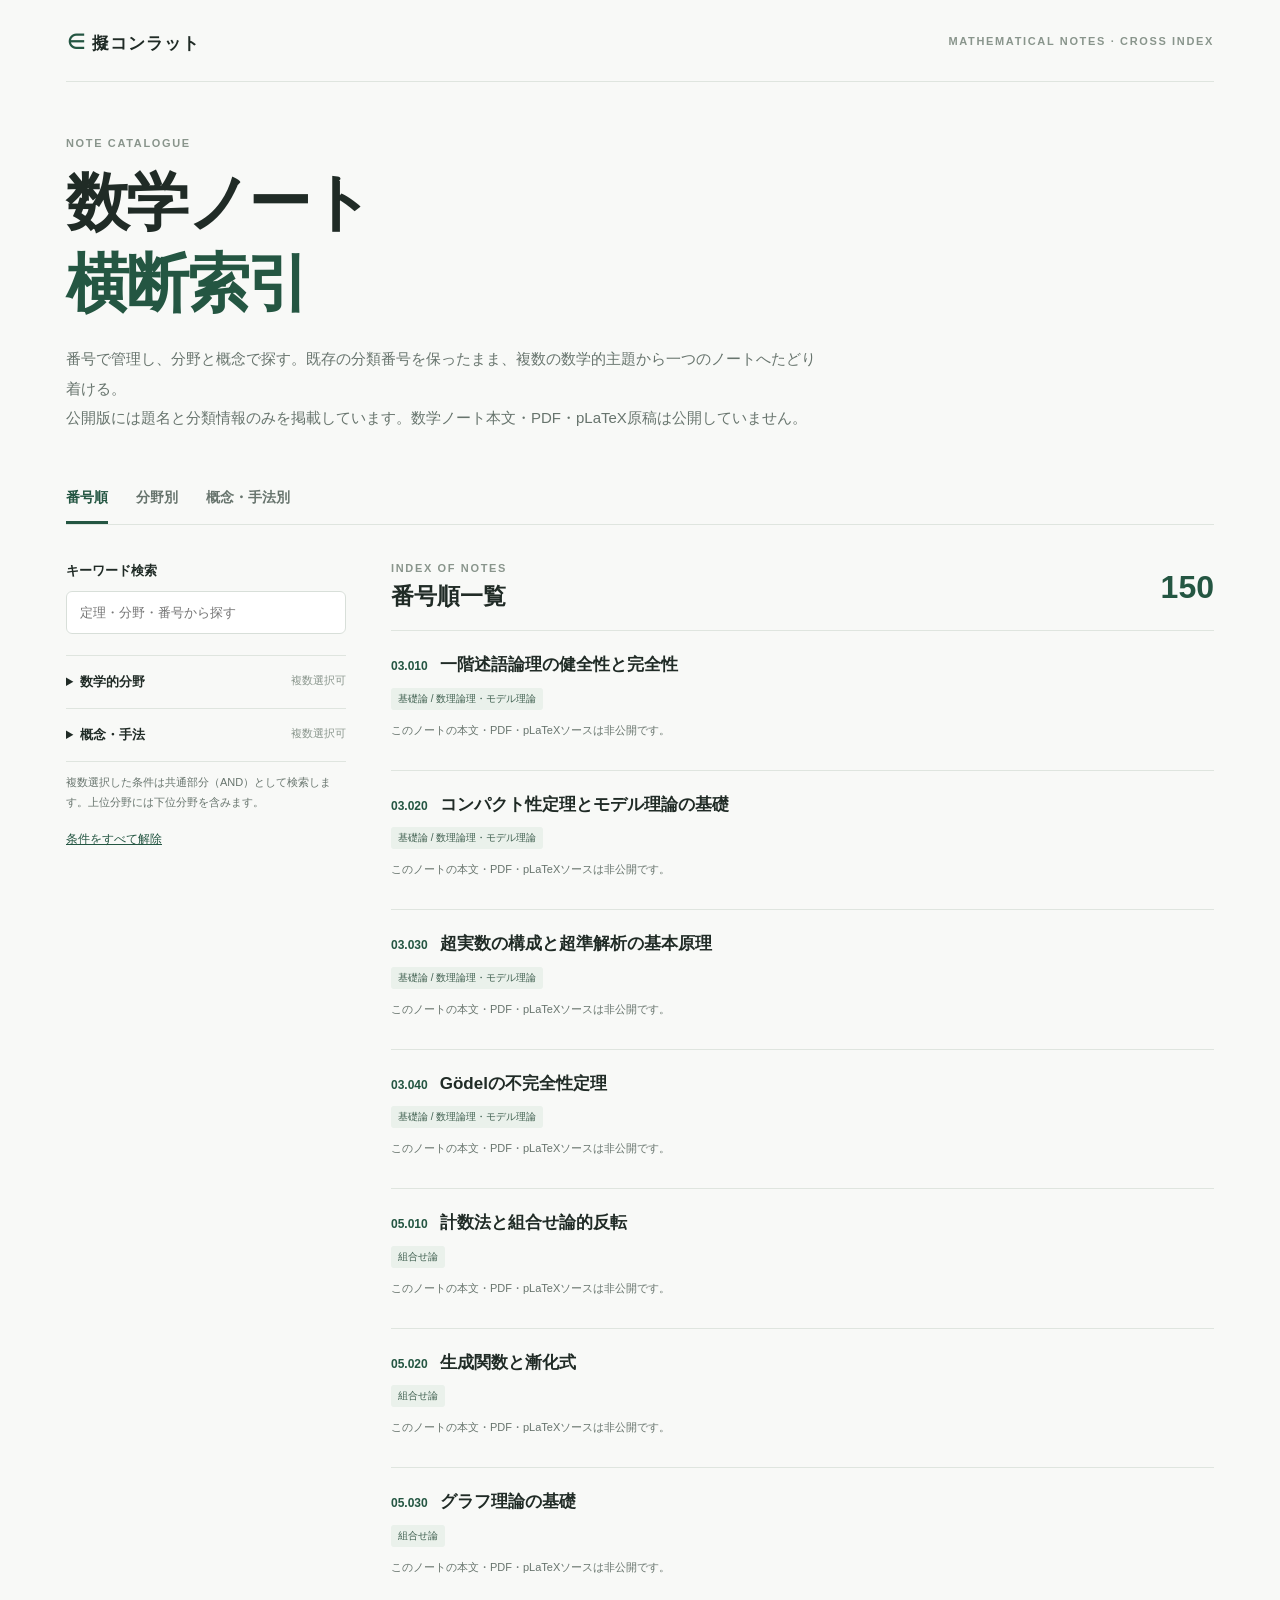
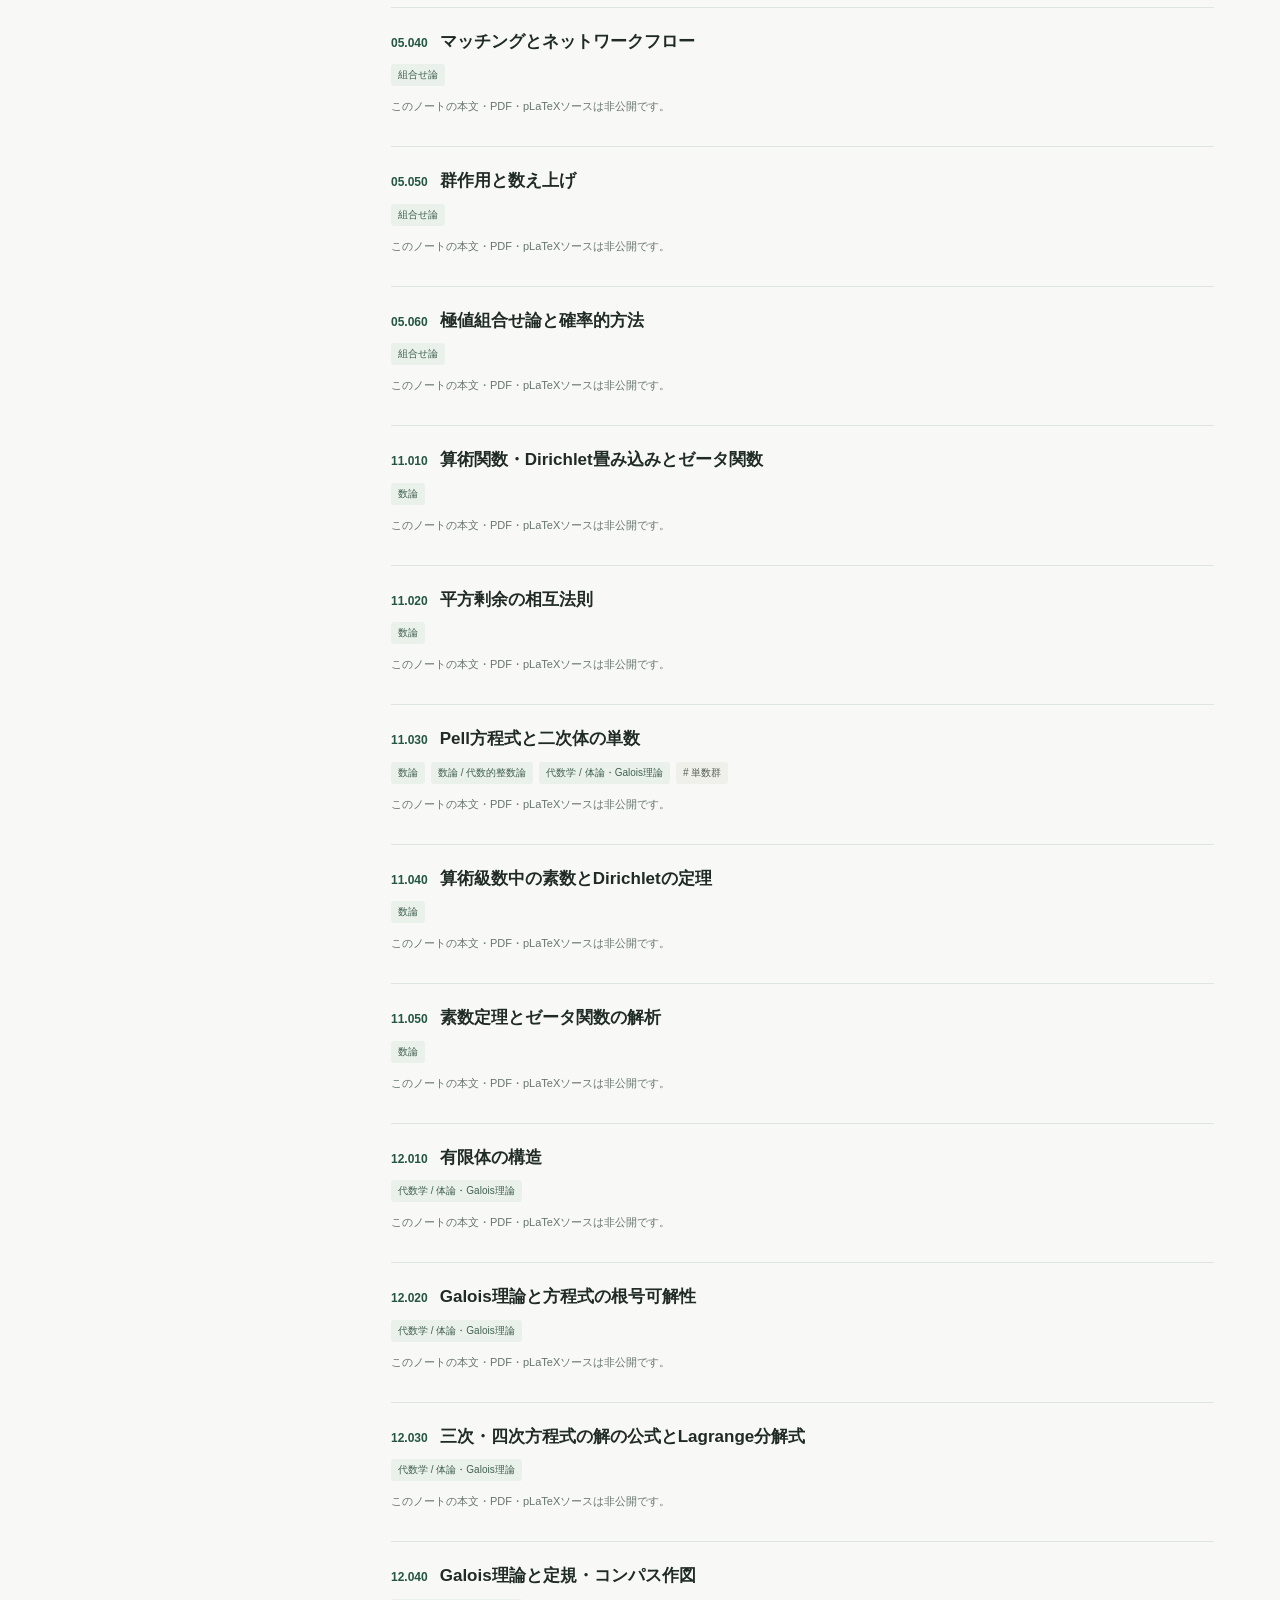
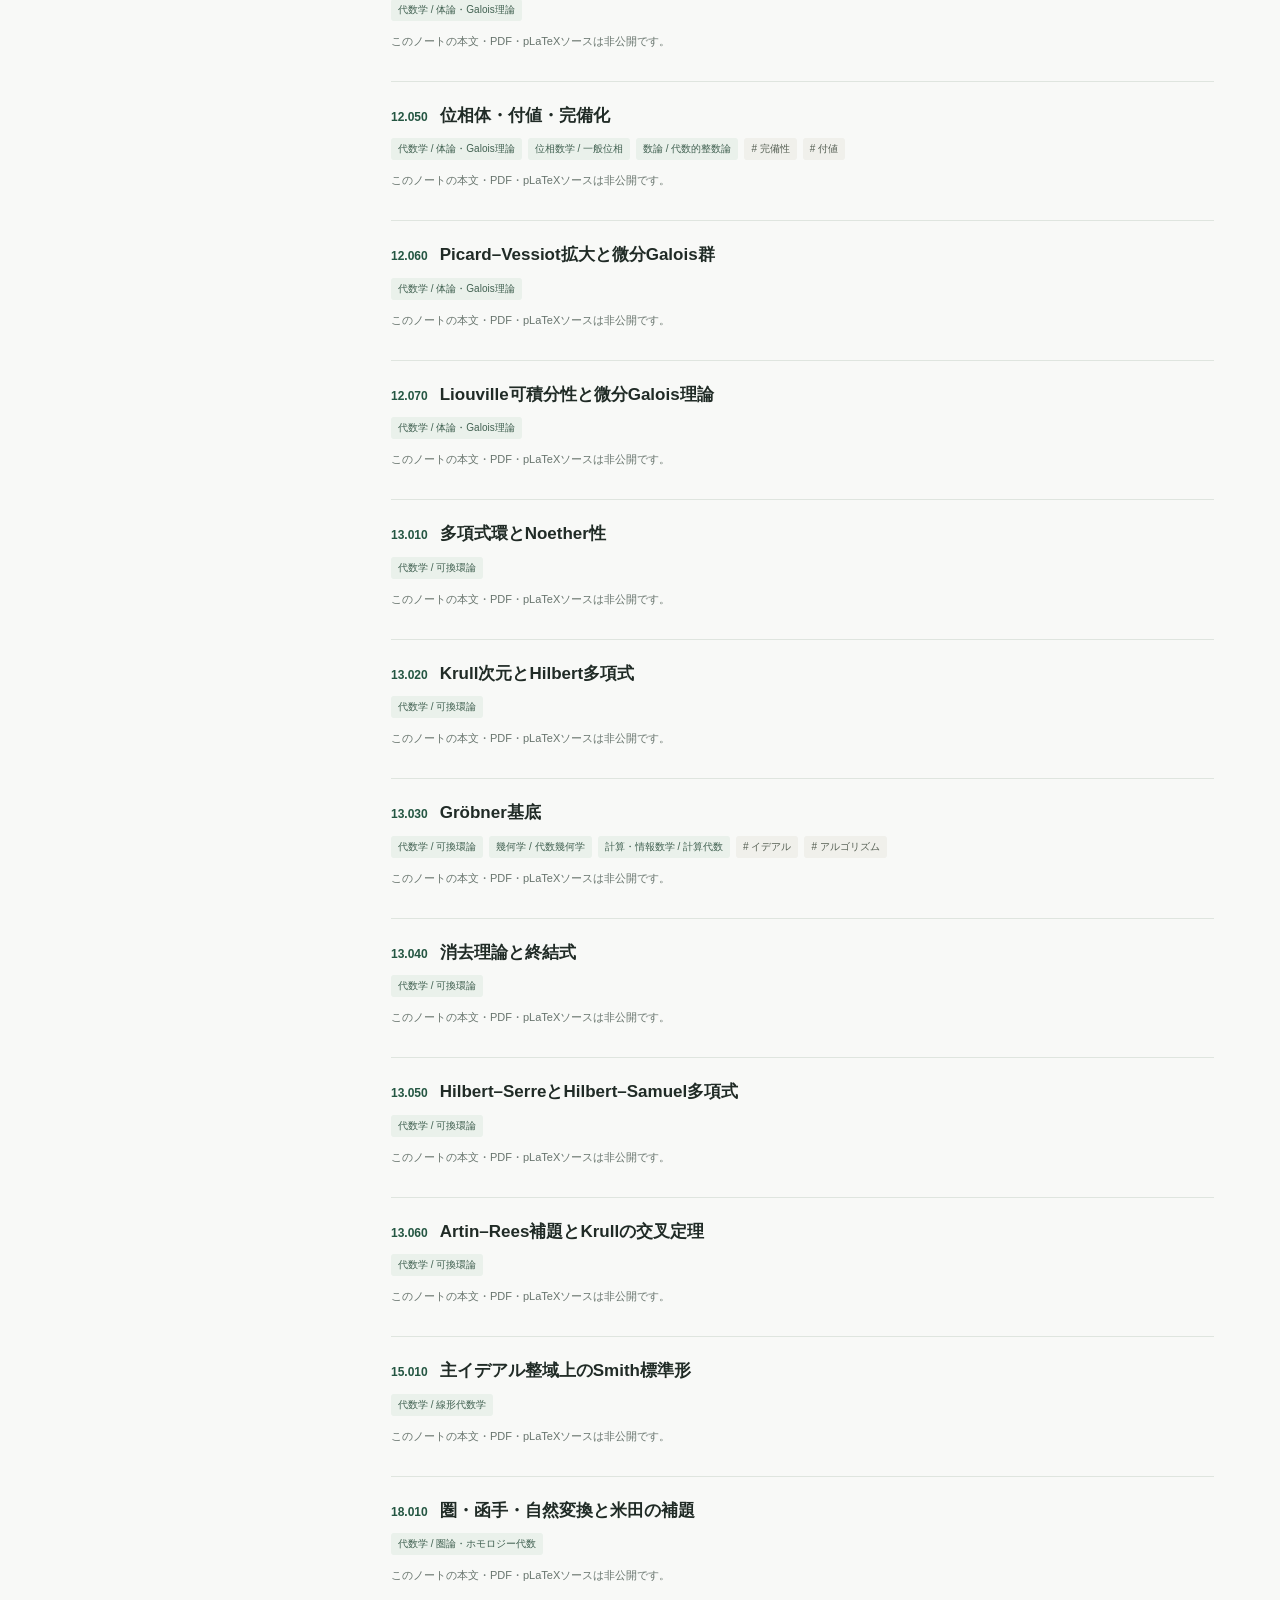
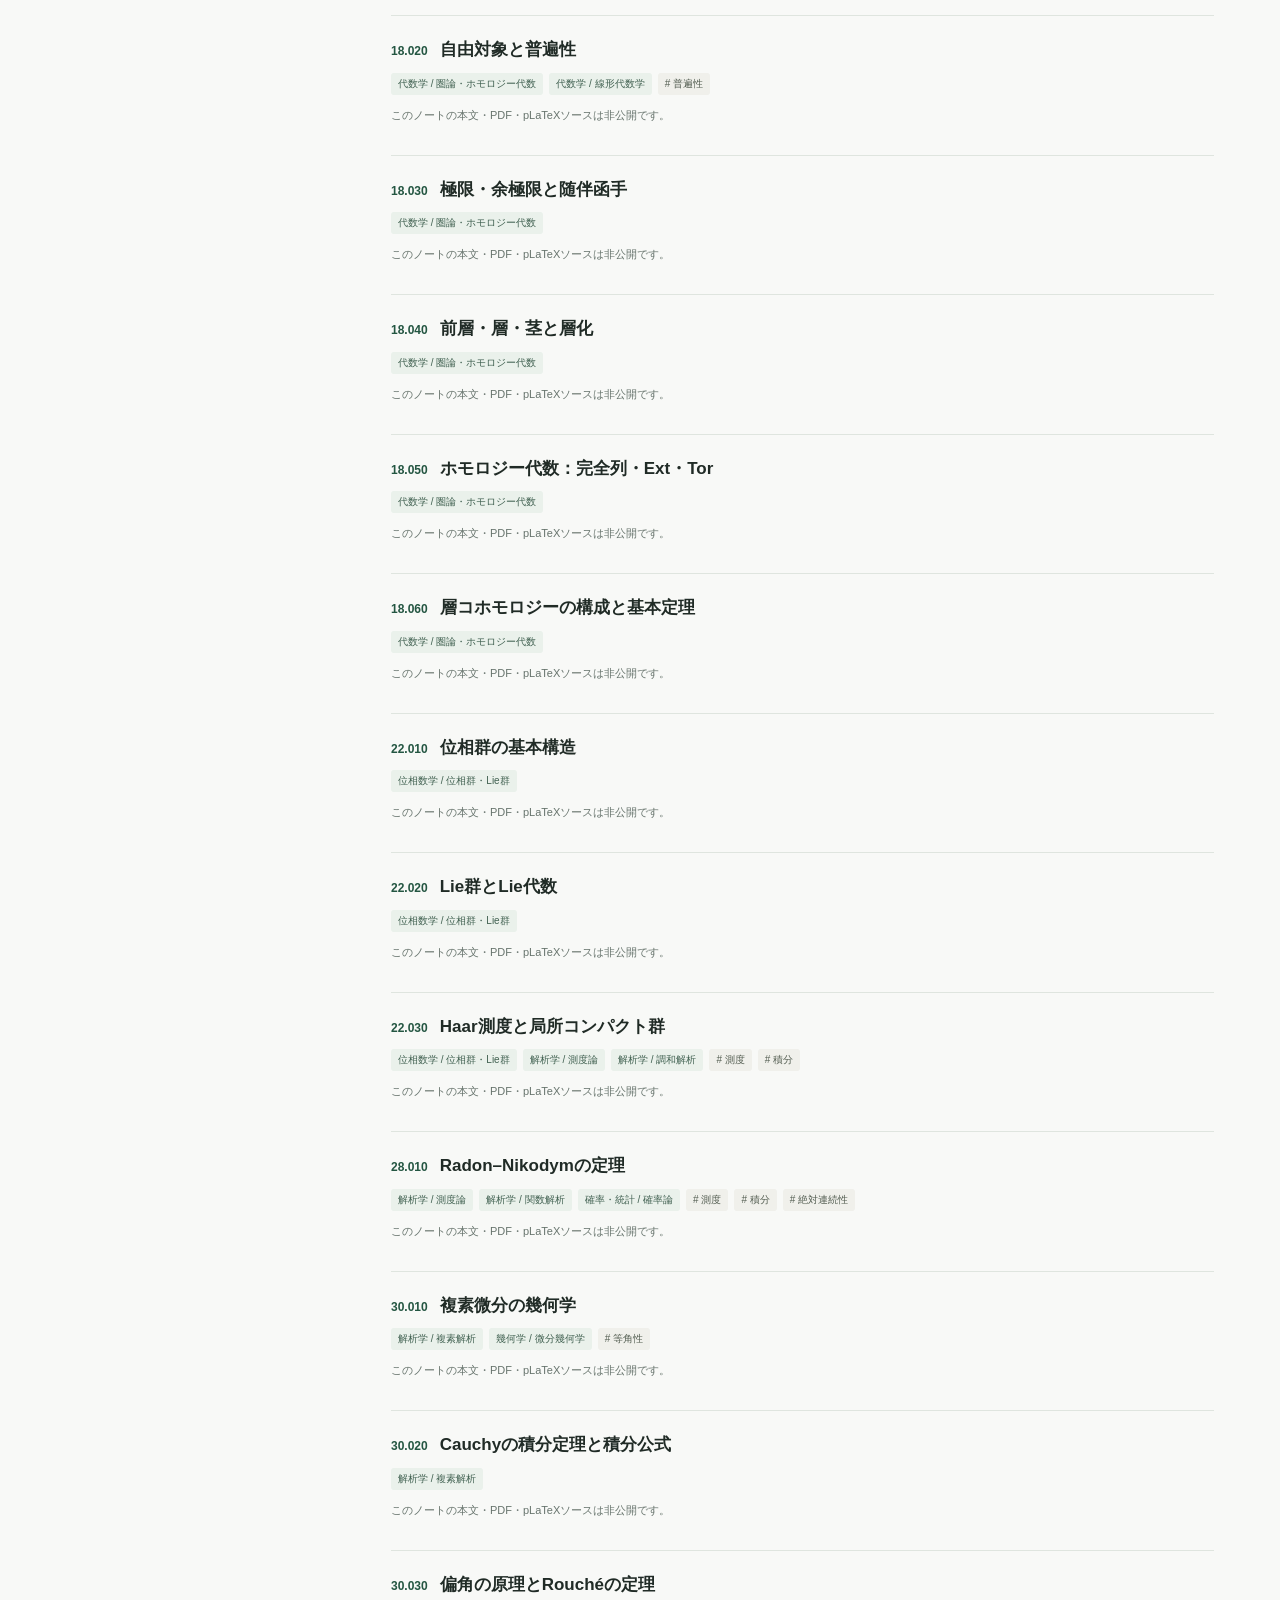
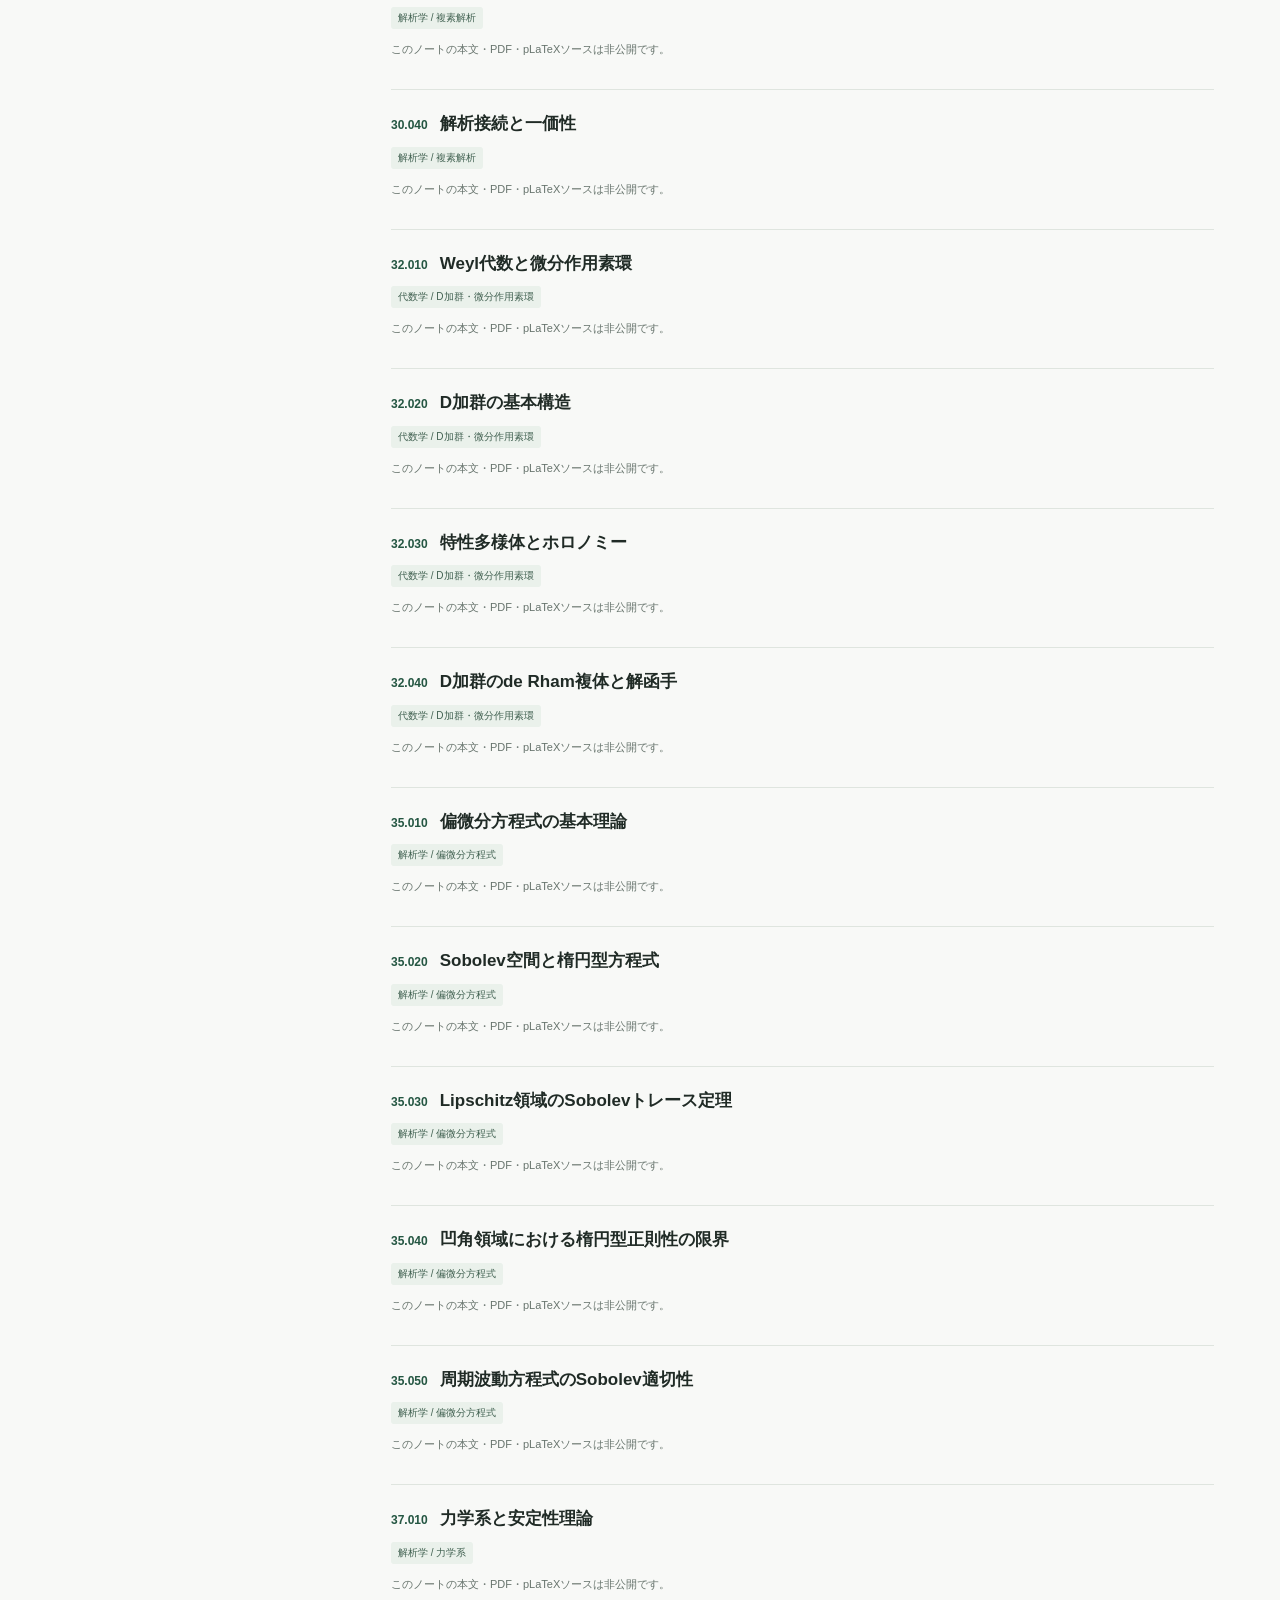
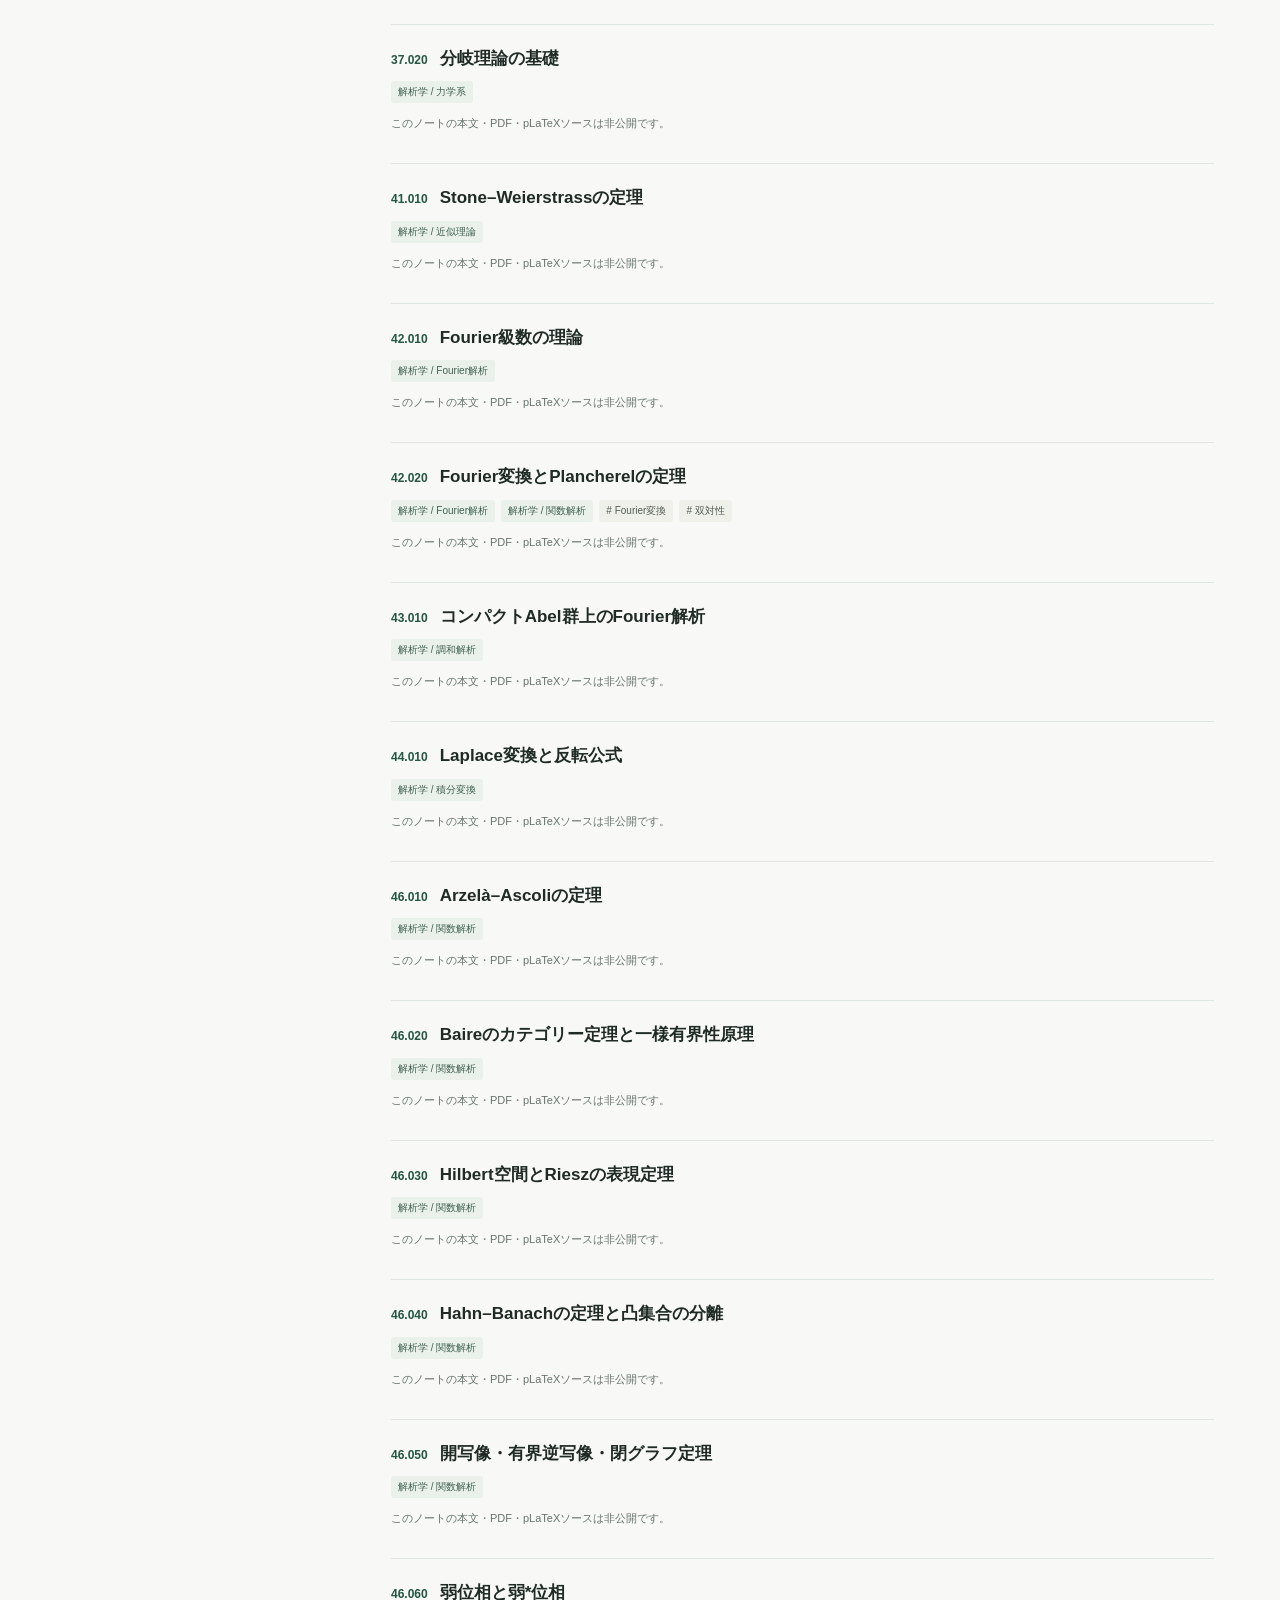
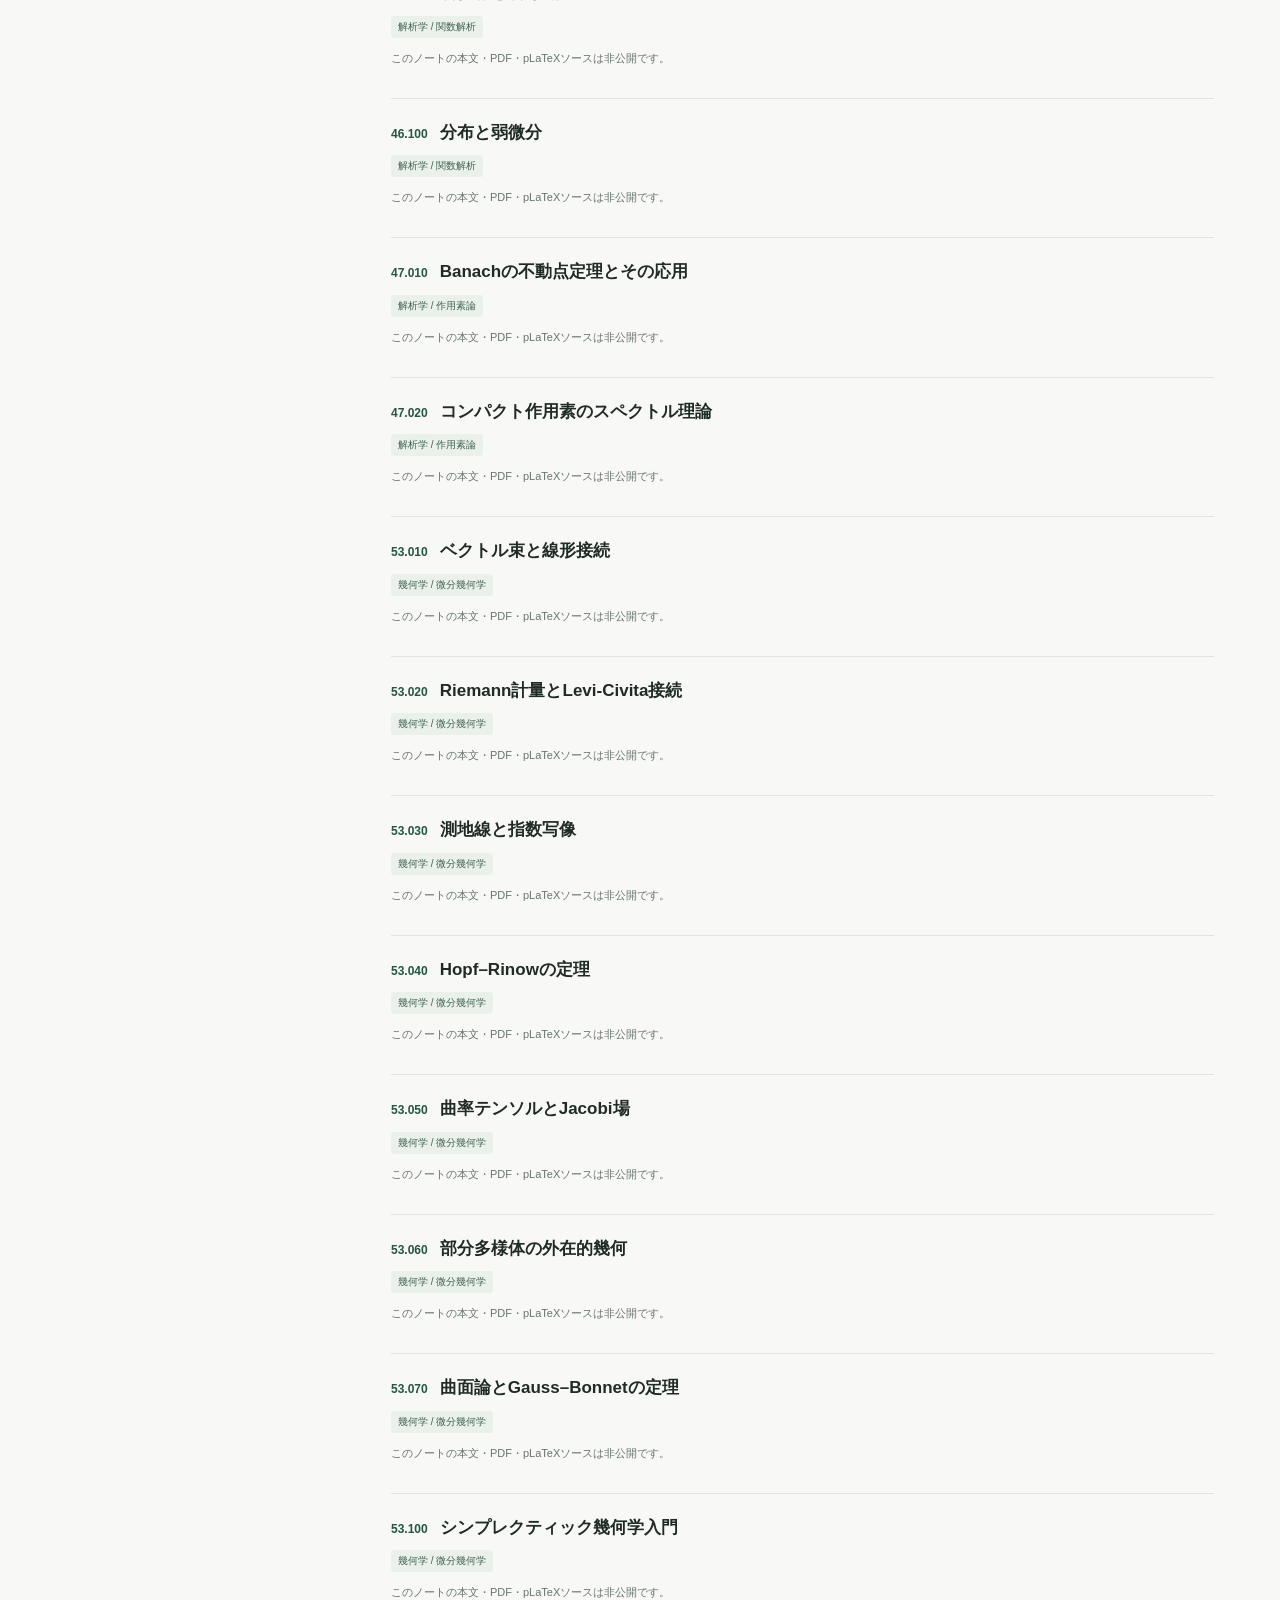
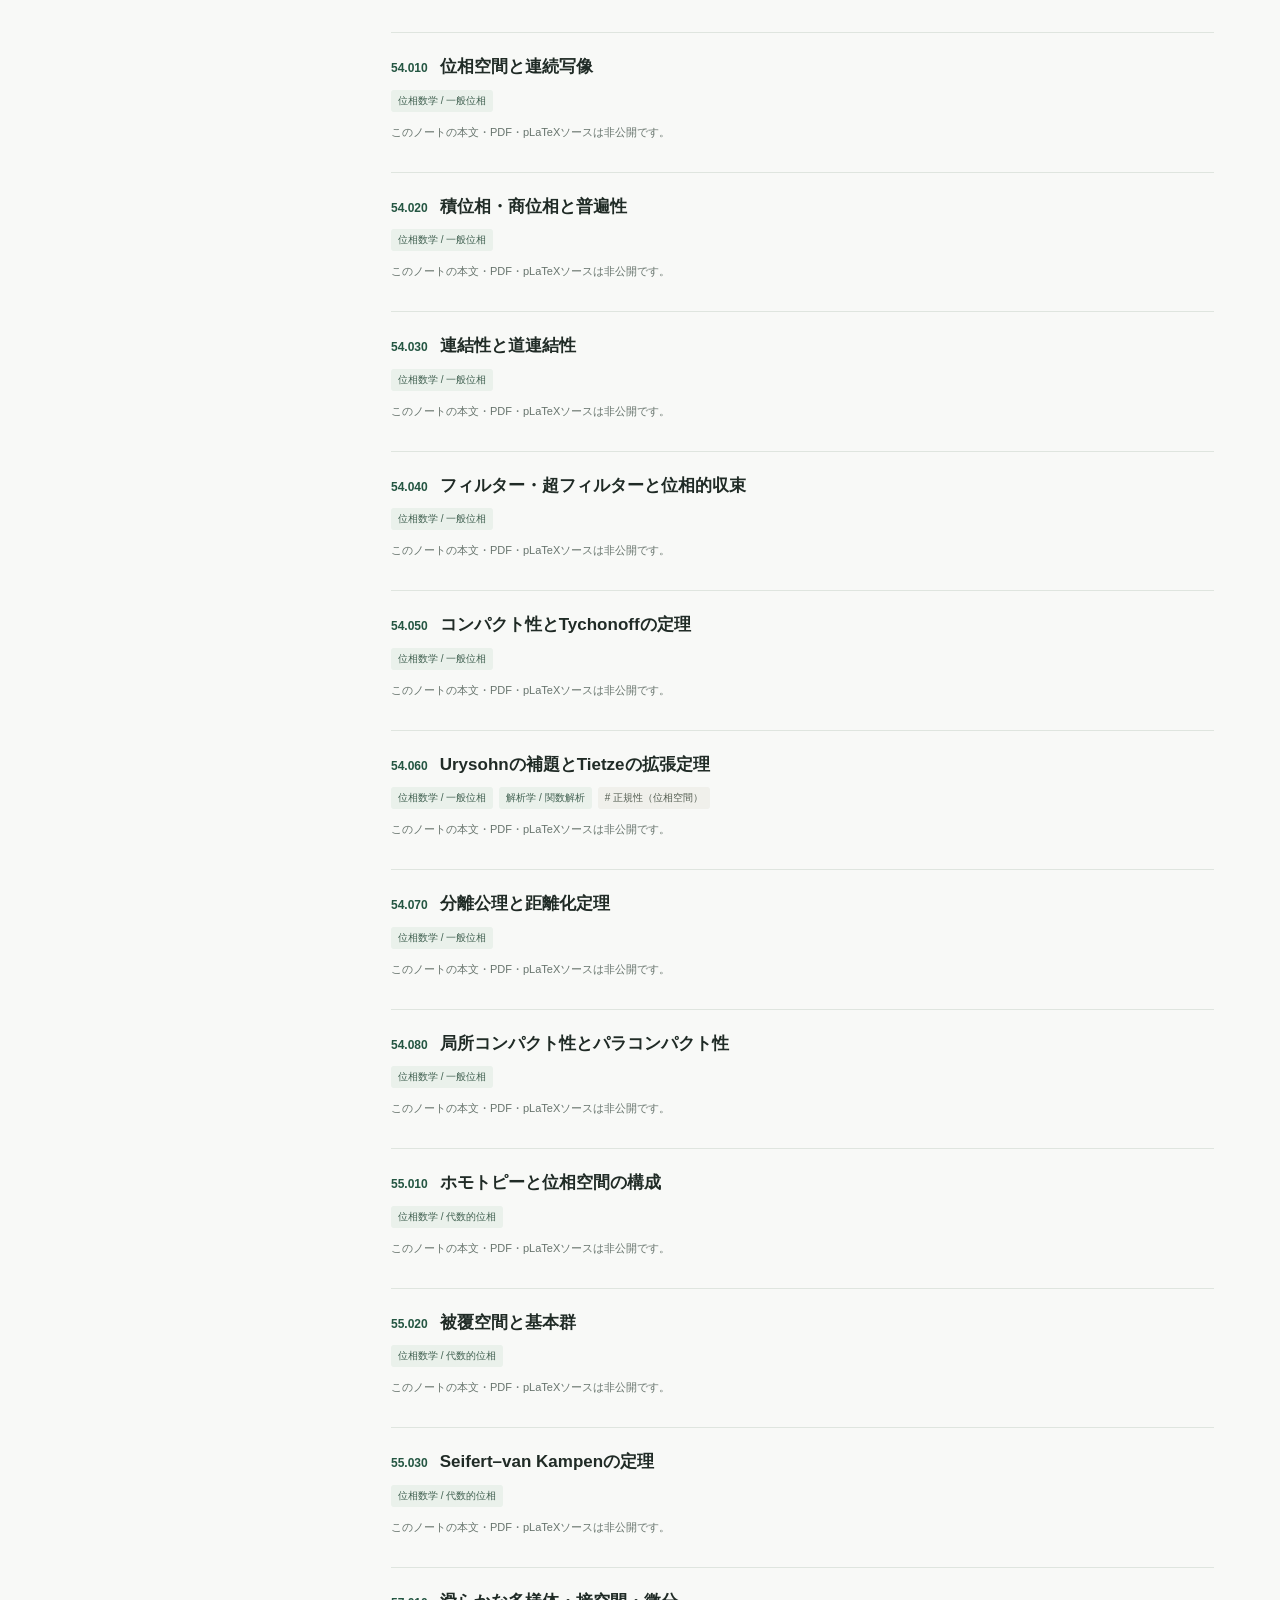
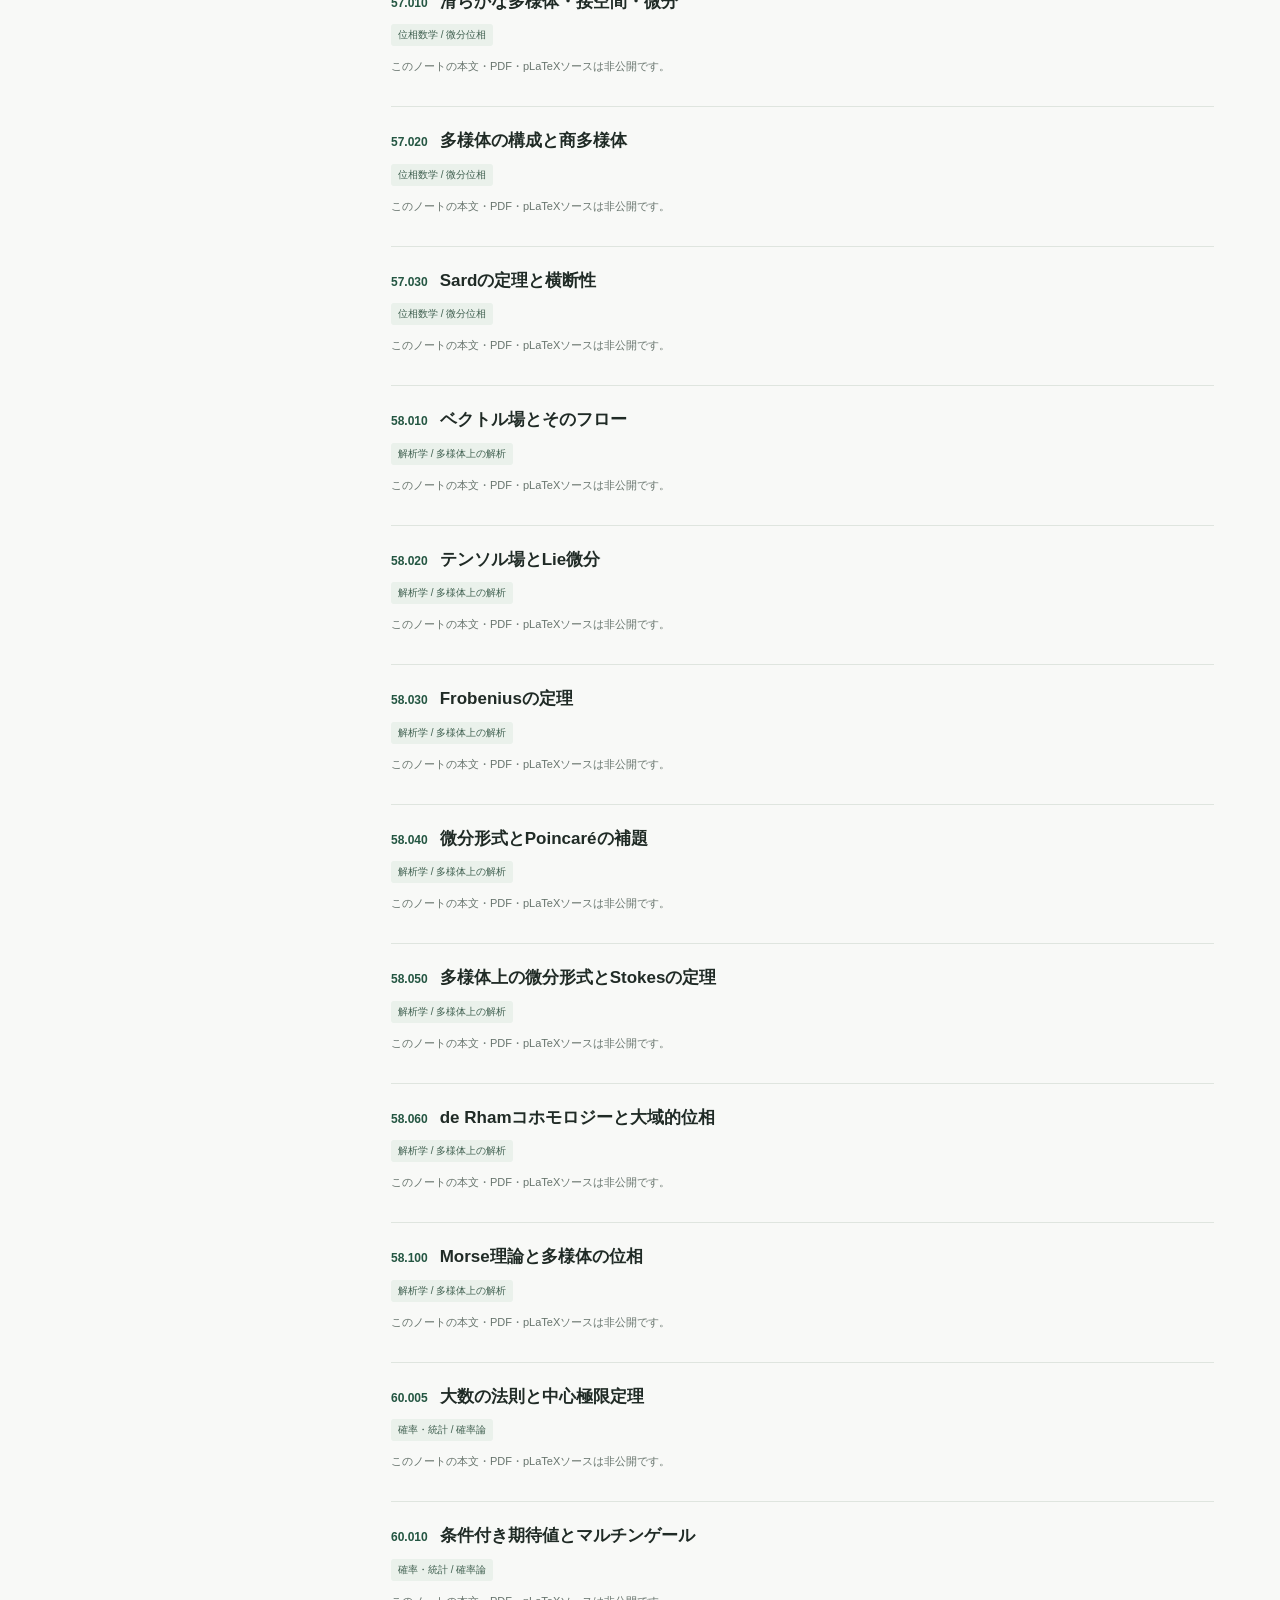
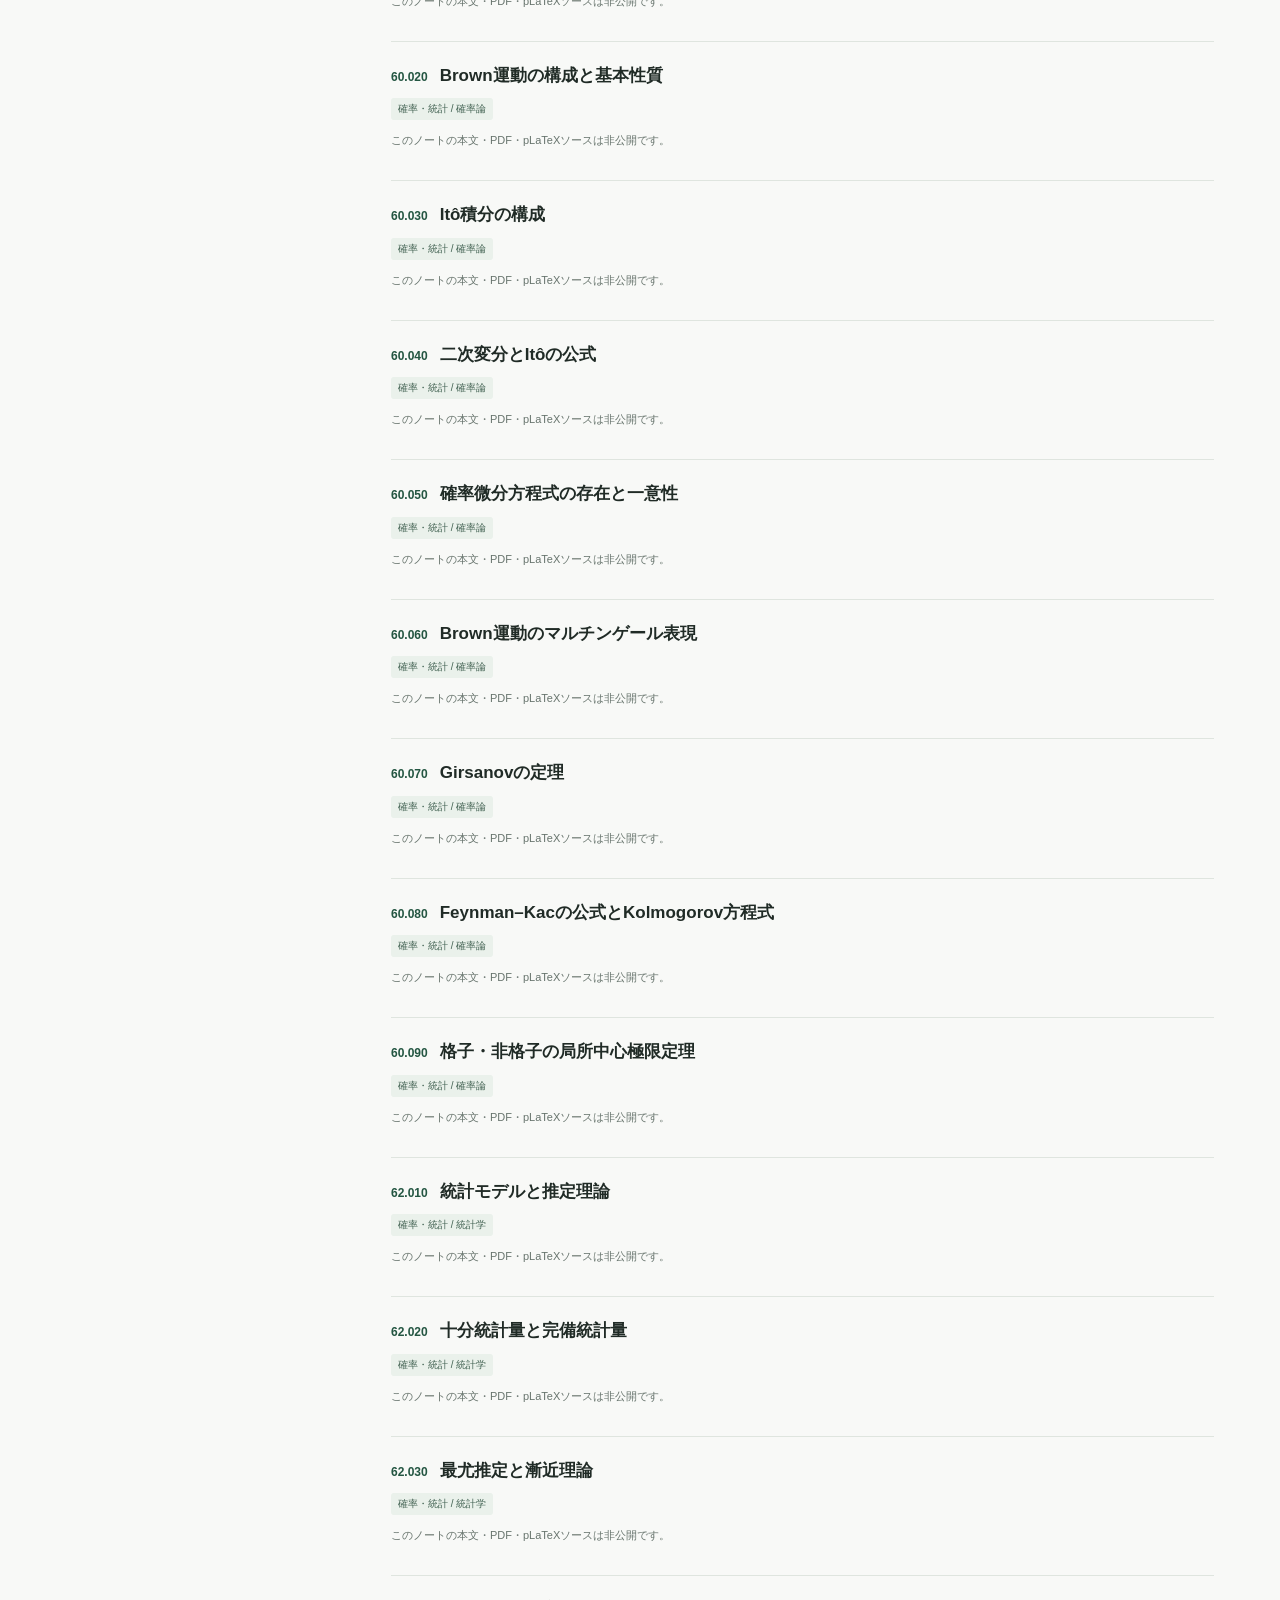
==== index.html @ e4d490f2 "Publish metadata-only searchable mathematical note catalogue (150 notes)" ====
<!doctype html>
<html lang="ja"><head><meta charset="utf-8"><meta name="viewport" content="width=device-width, initial-scale=1">
<meta name="description" content="擬コンラット数学ノート集の番号順・分野別・概念別横断索引。">
<title>擬コンラット | 数学ノート横断索引</title>
<link rel="stylesheet" href="./assets/style.css"><script defer src="./assets/app.js"></script></head>
<body><div class="shell">
<header><a class="brand" href="./"><span>∈</span> 擬コンラット</a><small>MATHEMATICAL NOTES · CROSS INDEX</small></header>
<main><section class="hero"><div class="eyebrow">NOTE CATALOGUE</div>
<h1>数学ノート<br><em>横断索引</em></h1>
<p>番号で管理し、分野と概念で探す。既存の分類番号を保ったまま、複数の数学的主題から一つのノートへたどり着ける。</p><p>公開版には題名と分類情報のみを掲載しています。数学ノート本文・PDF・pLaTeX原稿は公開していません。</p>
</section>
<nav class="tabs" aria-label="索引の表示方法">
<button type="button" data-view="number" aria-pressed="true" class="active">番号順</button>
<button type="button" data-view="fields" aria-pressed="false">分野別</button>
<button type="button" data-view="topics" aria-pressed="false">概念・手法別</button></nav>
<div class="layout"><aside>
<label for="search">キーワード検索</label><input id="search" type="search" placeholder="定理・分野・番号から探す">
<details id="fieldDetails"><summary>数学的分野 <small>複数選択可</small></summary><div id="fields"></div></details>
<details id="topicDetails"><summary>概念・手法 <small>複数選択可</small></summary><div id="topics"></div></details>
<p class="hint">複数選択した条件は共通部分（AND）として検索します。上位分野には下位分野を含みます。</p>
<button id="clear" class="clear">条件をすべて解除</button></aside>
<section class="results" aria-label="検索結果"><div class="resultHead"><div><div class="eyebrow">INDEX OF NOTES</div><h2 id="title">番号順一覧</h2></div><strong id="count">—</strong></div>
<div id="selected"></div><p id="message" role="status">索引を読み込んでいます…</p><div id="list"></div></section></div></main>
<footer><span>擬コンラット · 独立した数学ノートの集積</span><span>分類のために番号体系を変更しません。</span></footer>
</div></body></html>
---- assets/style.css ----
:root{--bg:#f8f9f7;--ink:#202b26;--muted:#67746d;--line:#dfe5df;--accent:#245642;--pale:#eaf1ed;color-scheme:light;font-family:"Noto Sans JP","Hiragino Kaku Gothic ProN","Yu Gothic",sans-serif}
*{box-sizing:border-box}body{margin:0;background:var(--bg);color:var(--ink)}button,input{font:inherit}button{cursor:pointer}a{color:inherit}
.shell{max-width:1220px;padding:0 36px;margin:0 auto}
header{padding:24px 0;display:flex;align-items:center;justify-content:space-between;border-bottom:1px solid var(--line);gap:12px}
.brand{font-size:17px;font-weight:760;text-decoration:none;letter-spacing:.05em}.brand span{color:var(--accent);font-size:25px;font-family:Georgia,serif}
header small,.eyebrow{font-size:11px;font-weight:720;letter-spacing:.15em;color:#89958c}
.hero{padding:55px 0 43px;max-width:750px}.hero h1{font-size:clamp(40px,5vw,63px);letter-spacing:-.04em;margin:13px 0 21px;line-height:1.28;font-weight:750}.hero h1 em{font-style:normal;color:var(--accent)}
.hero p{line-height:1.95;color:var(--muted);margin:0;font-size:15px}
.tabs{display:flex;gap:28px;border-bottom:1px solid var(--line);overflow:auto}.tabs button{border:0;border-bottom:3px solid transparent;background:none;padding:14px 0;color:var(--muted);white-space:nowrap;font-weight:650;font-size:14px}
.tabs button.active{border-bottom-color:var(--accent);color:var(--accent)}
.layout{display:grid;grid-template-columns:minmax(240px,280px) minmax(0,1fr);gap:45px;padding:37px 0 80px}
aside{align-self:start;position:sticky;top:16px}aside label{font-size:13px;font-weight:700;display:block;margin-bottom:11px}
#search{width:100%;border:1px solid #d8dfd9;border-radius:6px;padding:13px;background:#fff;font-size:13px;color:var(--ink)}
details{border-bottom:1px solid var(--line);padding:17px 0}#fieldDetails{margin-top:21px;border-top:1px solid var(--line)}
summary{font-size:13px;font-weight:730;cursor:pointer}summary small{float:right;font-weight:400;color:#89958c;font-size:11px}
.filterGroup{margin:16px 0 0}.groupTitle{font-size:11px;font-weight:700;color:var(--muted);margin:10px 0}
.chips{display:flex;gap:6px;flex-wrap:wrap;margin-top:9px}.chip{padding:6px 9px;border:1px solid var(--line);border-radius:5px;background:#fff;font-size:11px;text-align:left;color:#435b4e}
.chip.group{font-weight:750}.chip[aria-pressed="true"]{background:var(--accent);border-color:var(--accent);color:#fff}
.hint{color:var(--muted);font-size:11px;line-height:1.8}.clear{background:none;color:var(--accent);border:0;text-decoration:underline;font-size:12px;padding:7px 0}
.resultHead{display:flex;justify-content:space-between;align-items:center;border-bottom:1px solid var(--line);gap:12px;padding:0 0 18px}.resultHead h2{margin:7px 0 0;font-size:23px;font-weight:740}.resultHead strong{font-size:32px;color:var(--accent);font-variant-numeric:tabular-nums}
#selected{display:flex;flex-wrap:wrap;gap:7px;margin-top:16px}#selected:empty{display:none}.selectedChip{font-size:11px;color:var(--accent);background:var(--pale);border:1px solid #c7d9cf;border-radius:12px;padding:5px 9px}
#message{font-size:13px;color:var(--muted)}#message:empty{display:none}
.card{border-bottom:1px solid var(--line);padding:21px 0 23px}.heading{display:flex;gap:12px;align-items:baseline;flex-wrap:wrap}.number{font-size:12px;font-weight:750;color:var(--accent);font-variant-numeric:tabular-nums}.card h3{font-size:17px;line-height:1.5;margin:0;font-weight:750}
.status{color:var(--muted);font-size:11px;margin:9px 0}.status.warning{color:#866038}
.tags{display:flex;gap:6px;flex-wrap:wrap;margin:10px 0 13px}.tag{font-size:10px;color:#416151;background:#eaf1eb;padding:4px 7px;border-radius:3px}.tag.topic{background:#f0f0eb;color:#545e52}
.links{display:flex;gap:18px;font-size:12px;font-weight:680}.links a{color:var(--accent);text-underline-offset:3px}.related{font-size:11px;color:var(--muted);margin-top:10px}
footer{border-top:1px solid var(--line);padding:24px 0 35px;font-size:11px;display:flex;justify-content:space-between;gap:18px;color:var(--muted)}
a:focus-visible,button:focus-visible,input:focus-visible,summary:focus-visible{outline:2px solid #408466;outline-offset:3px}
@media(max-width:820px){.shell{padding:0 20px}.layout{grid-template-columns:1fr;gap:24px}aside{position:static}.hero{padding:34px 0}header small{display:none}footer{flex-direction:column}.card h3{font-size:16px}}
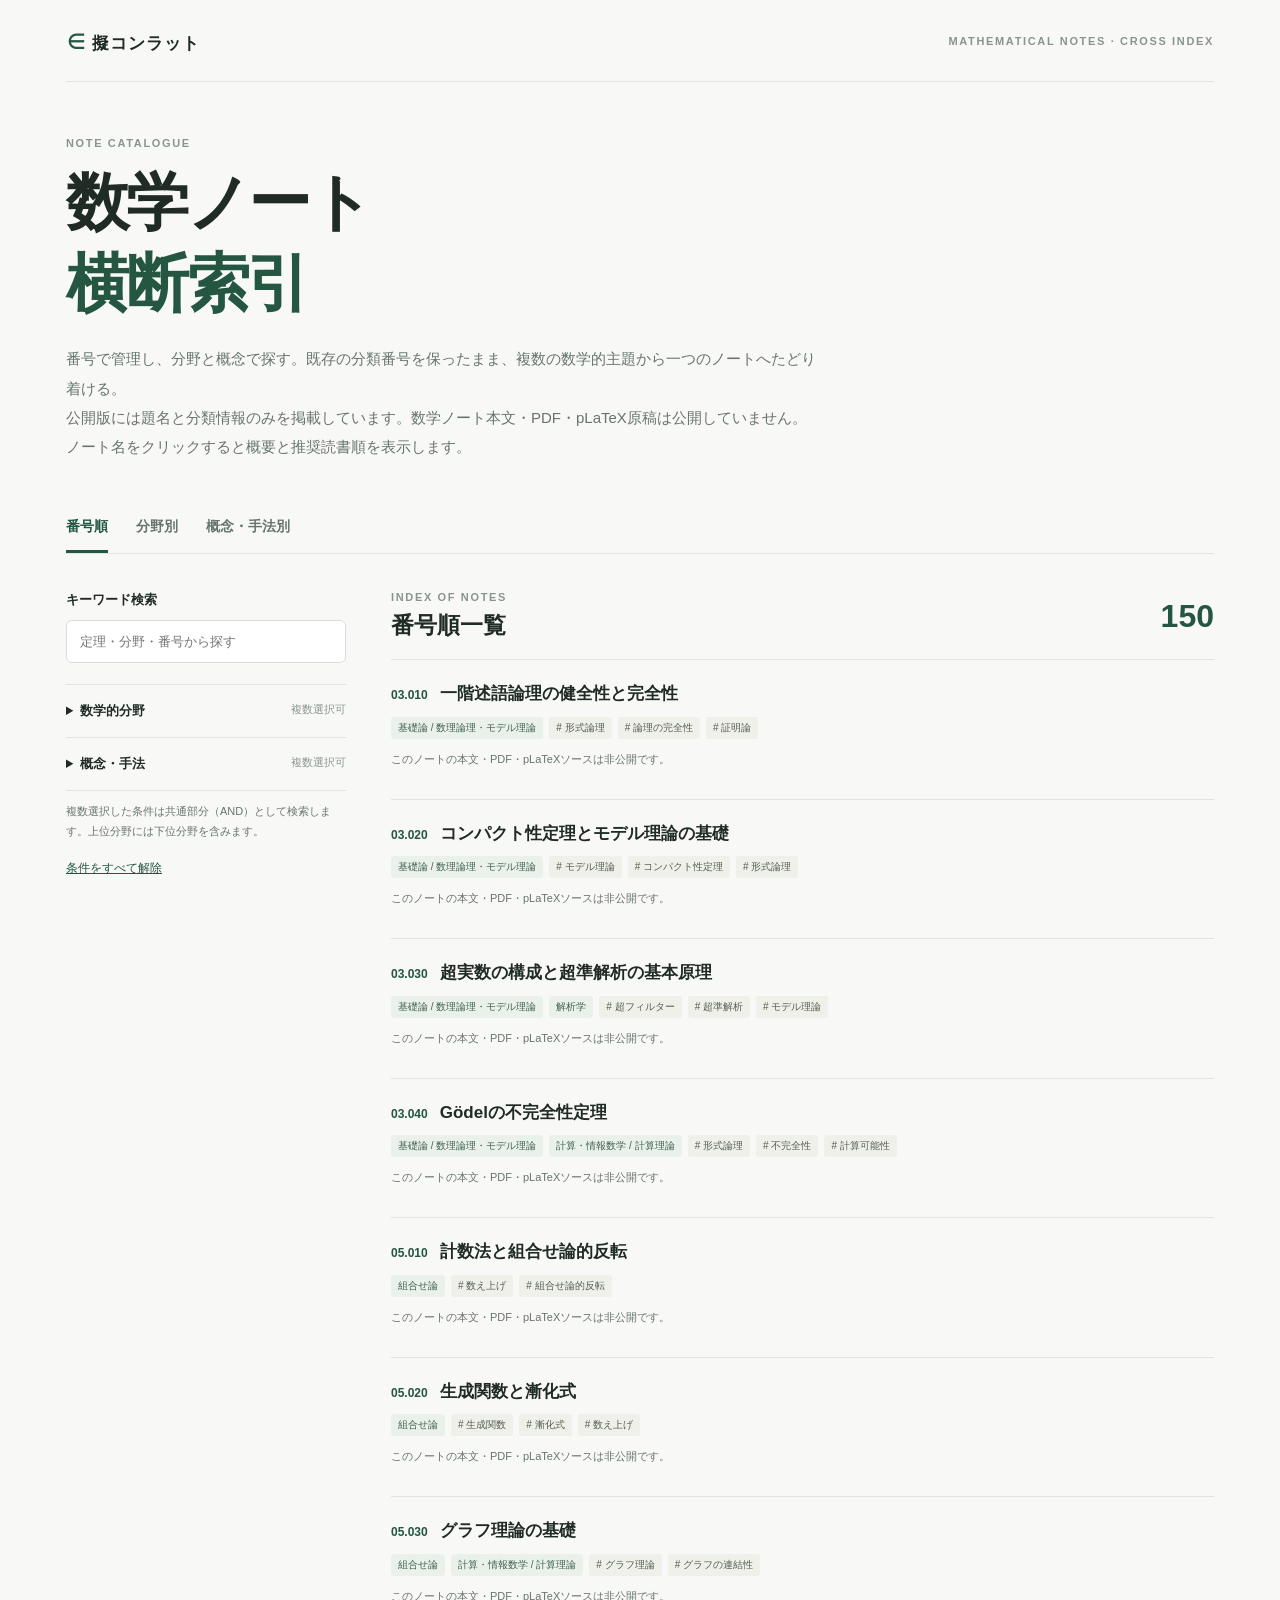
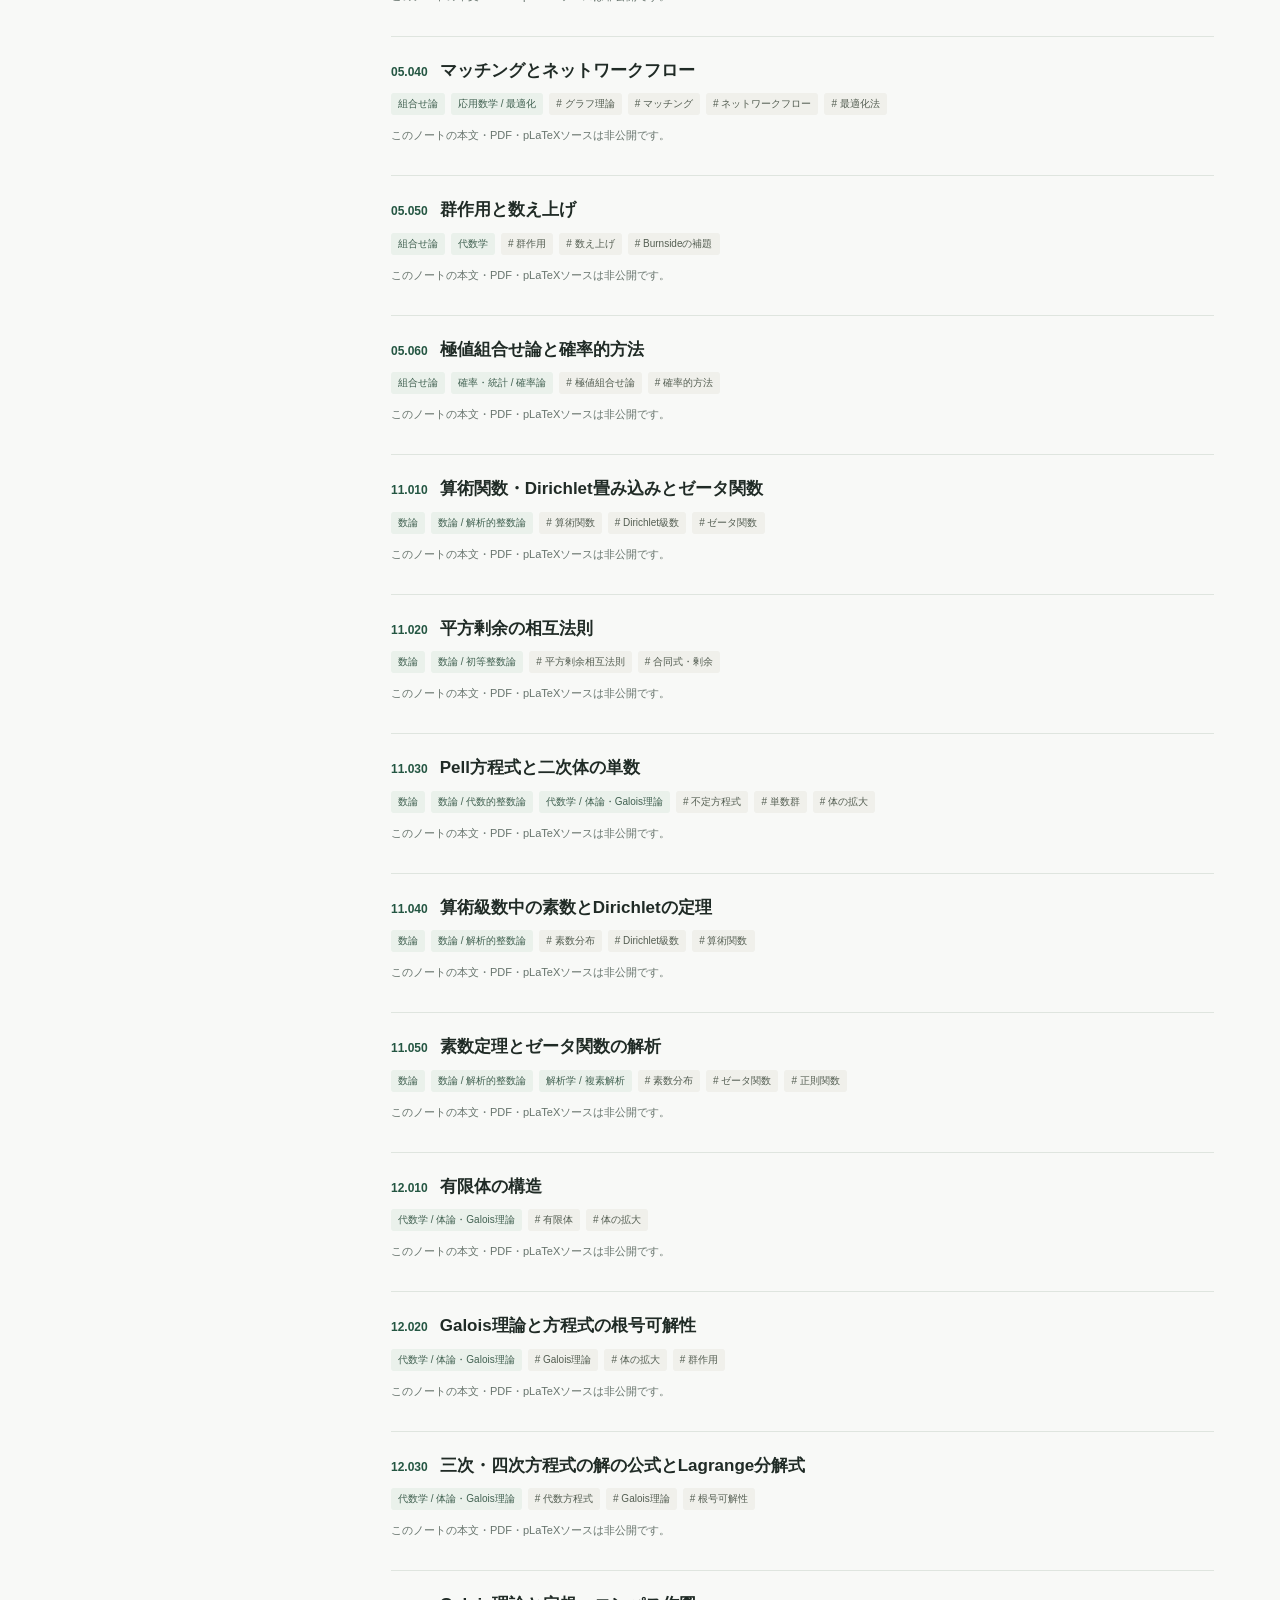
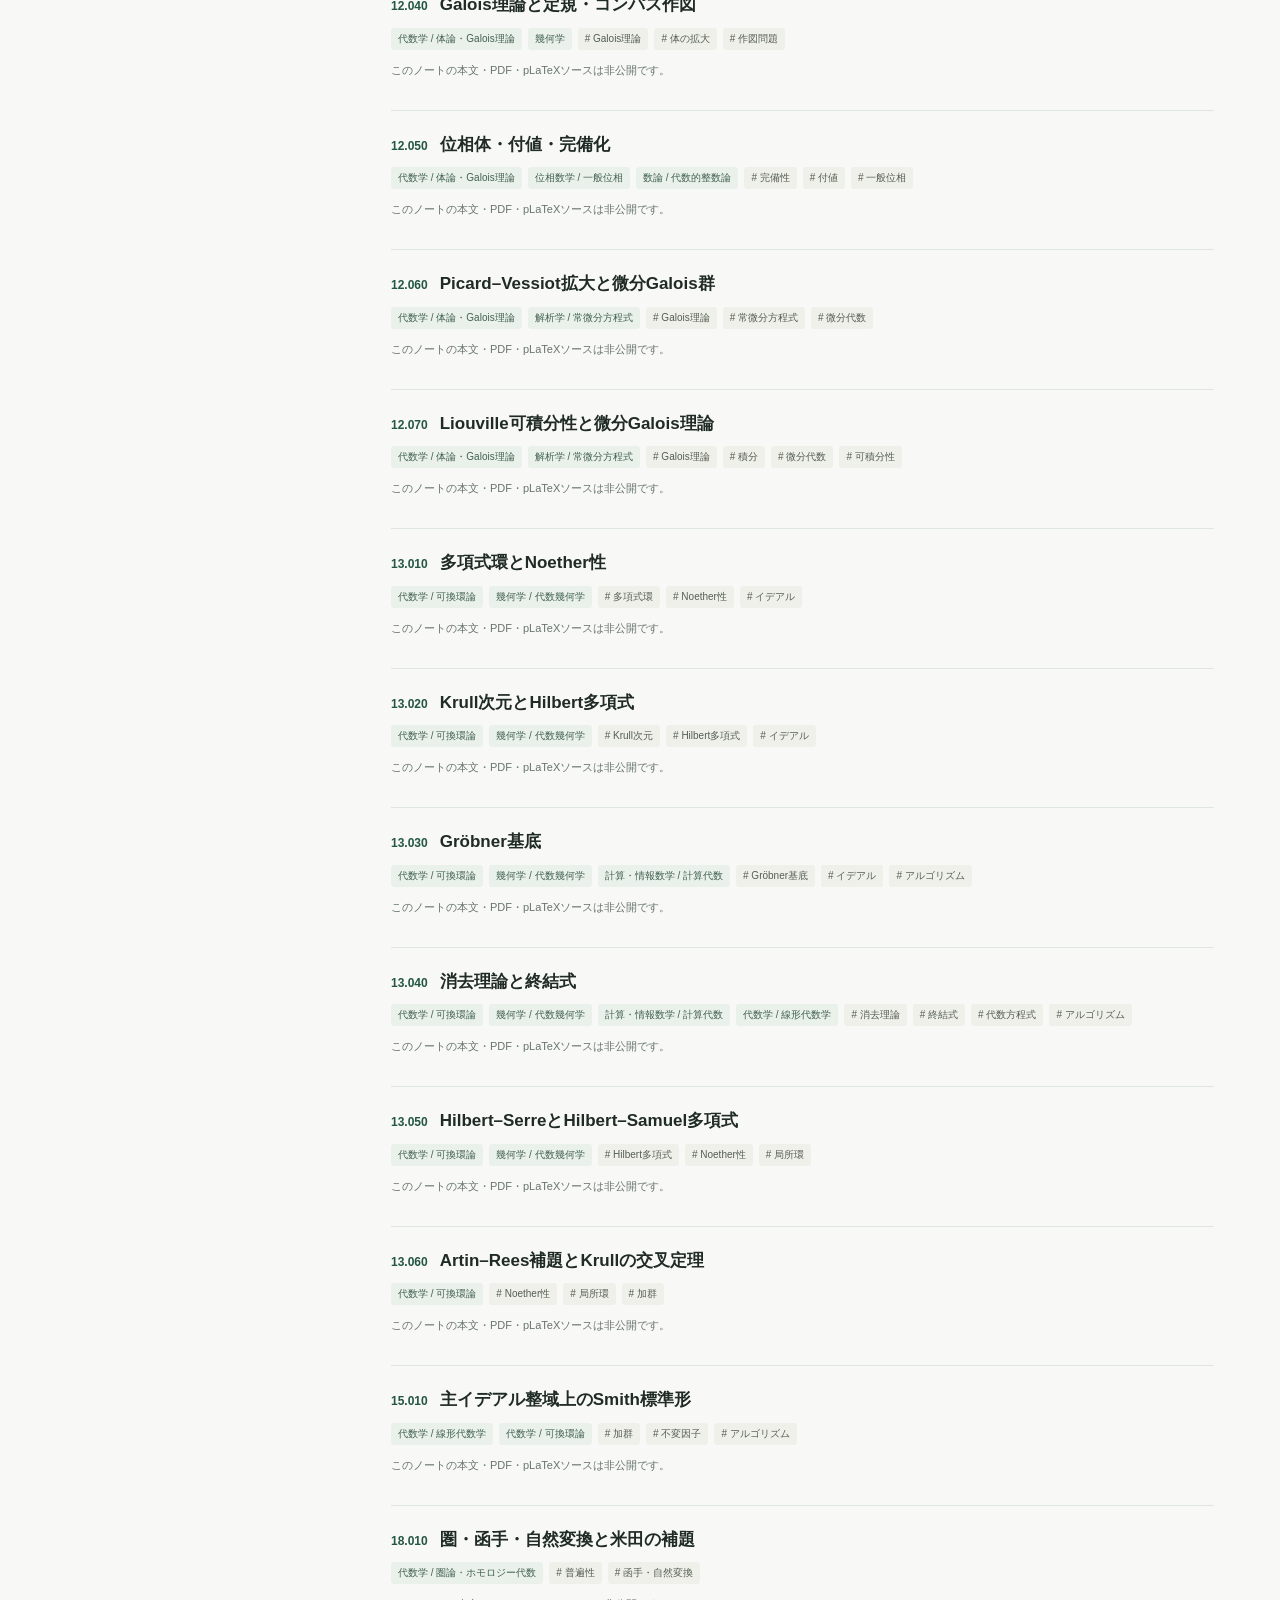
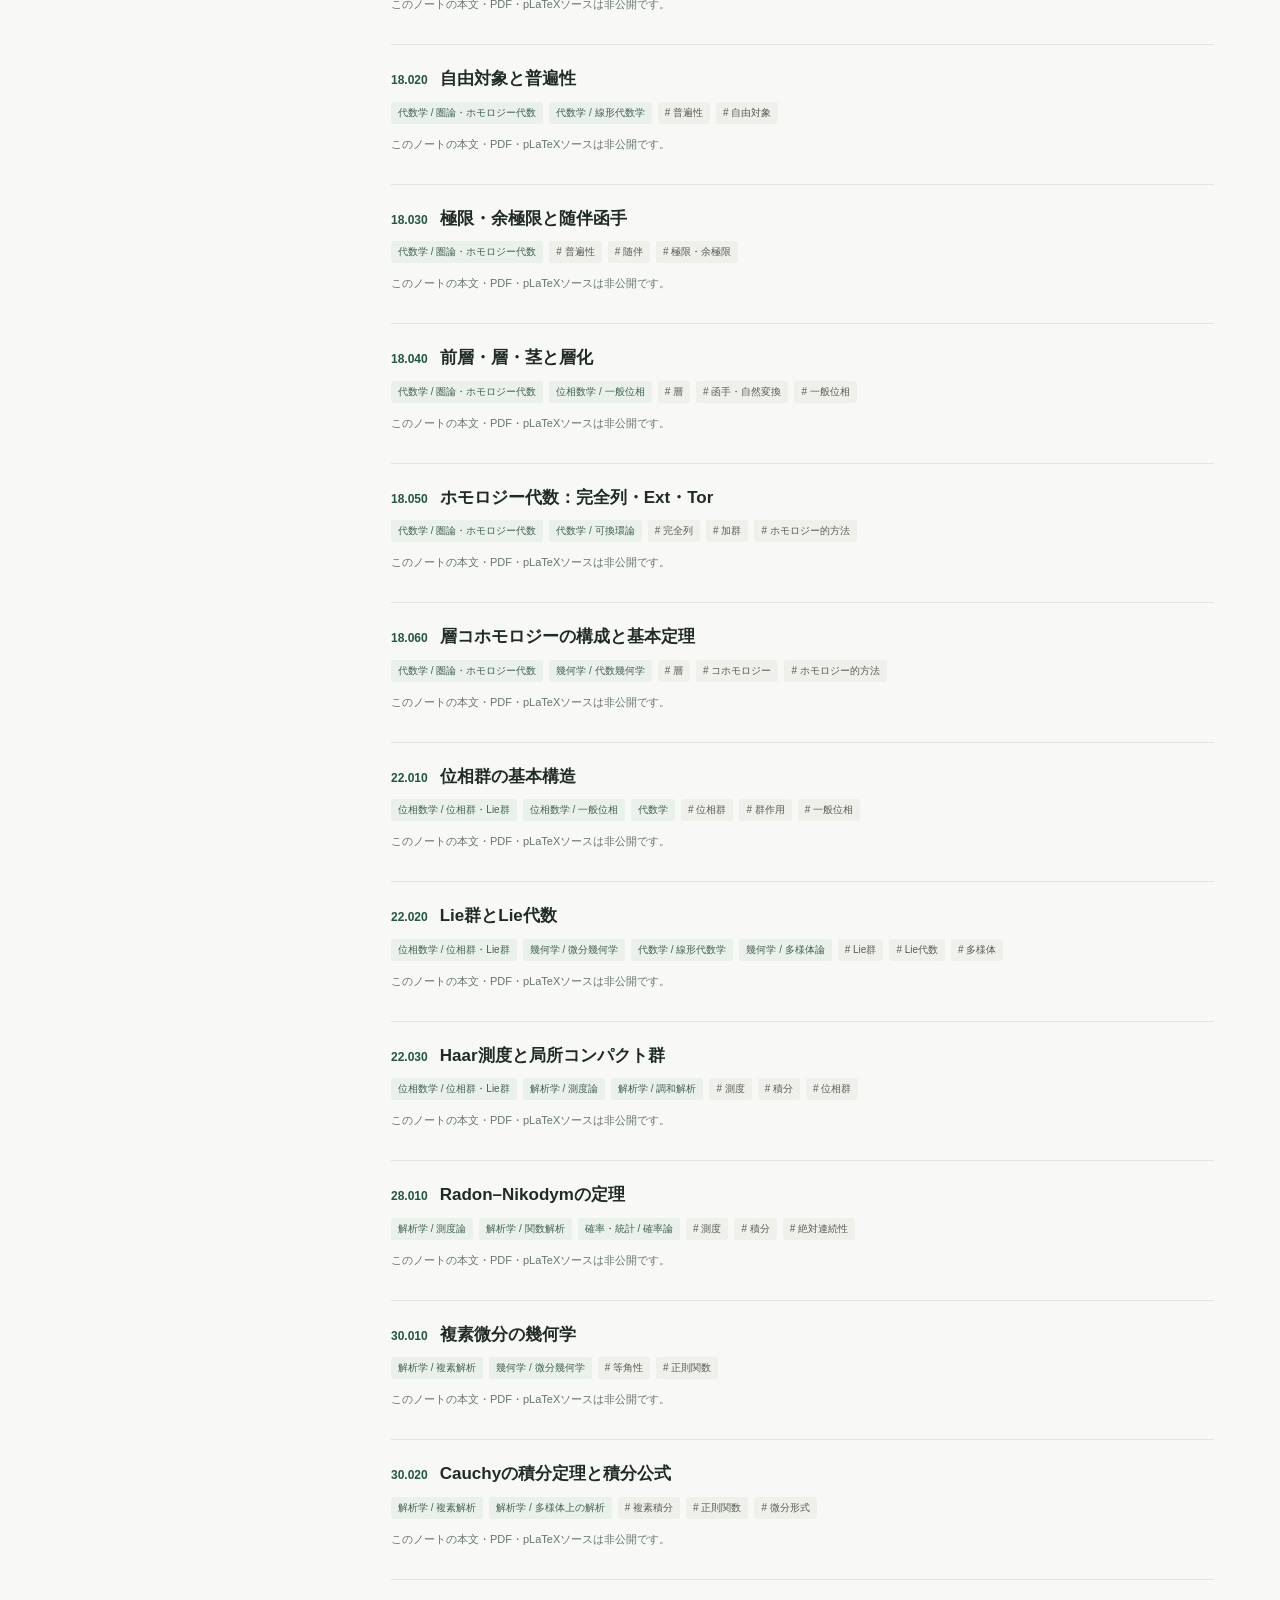
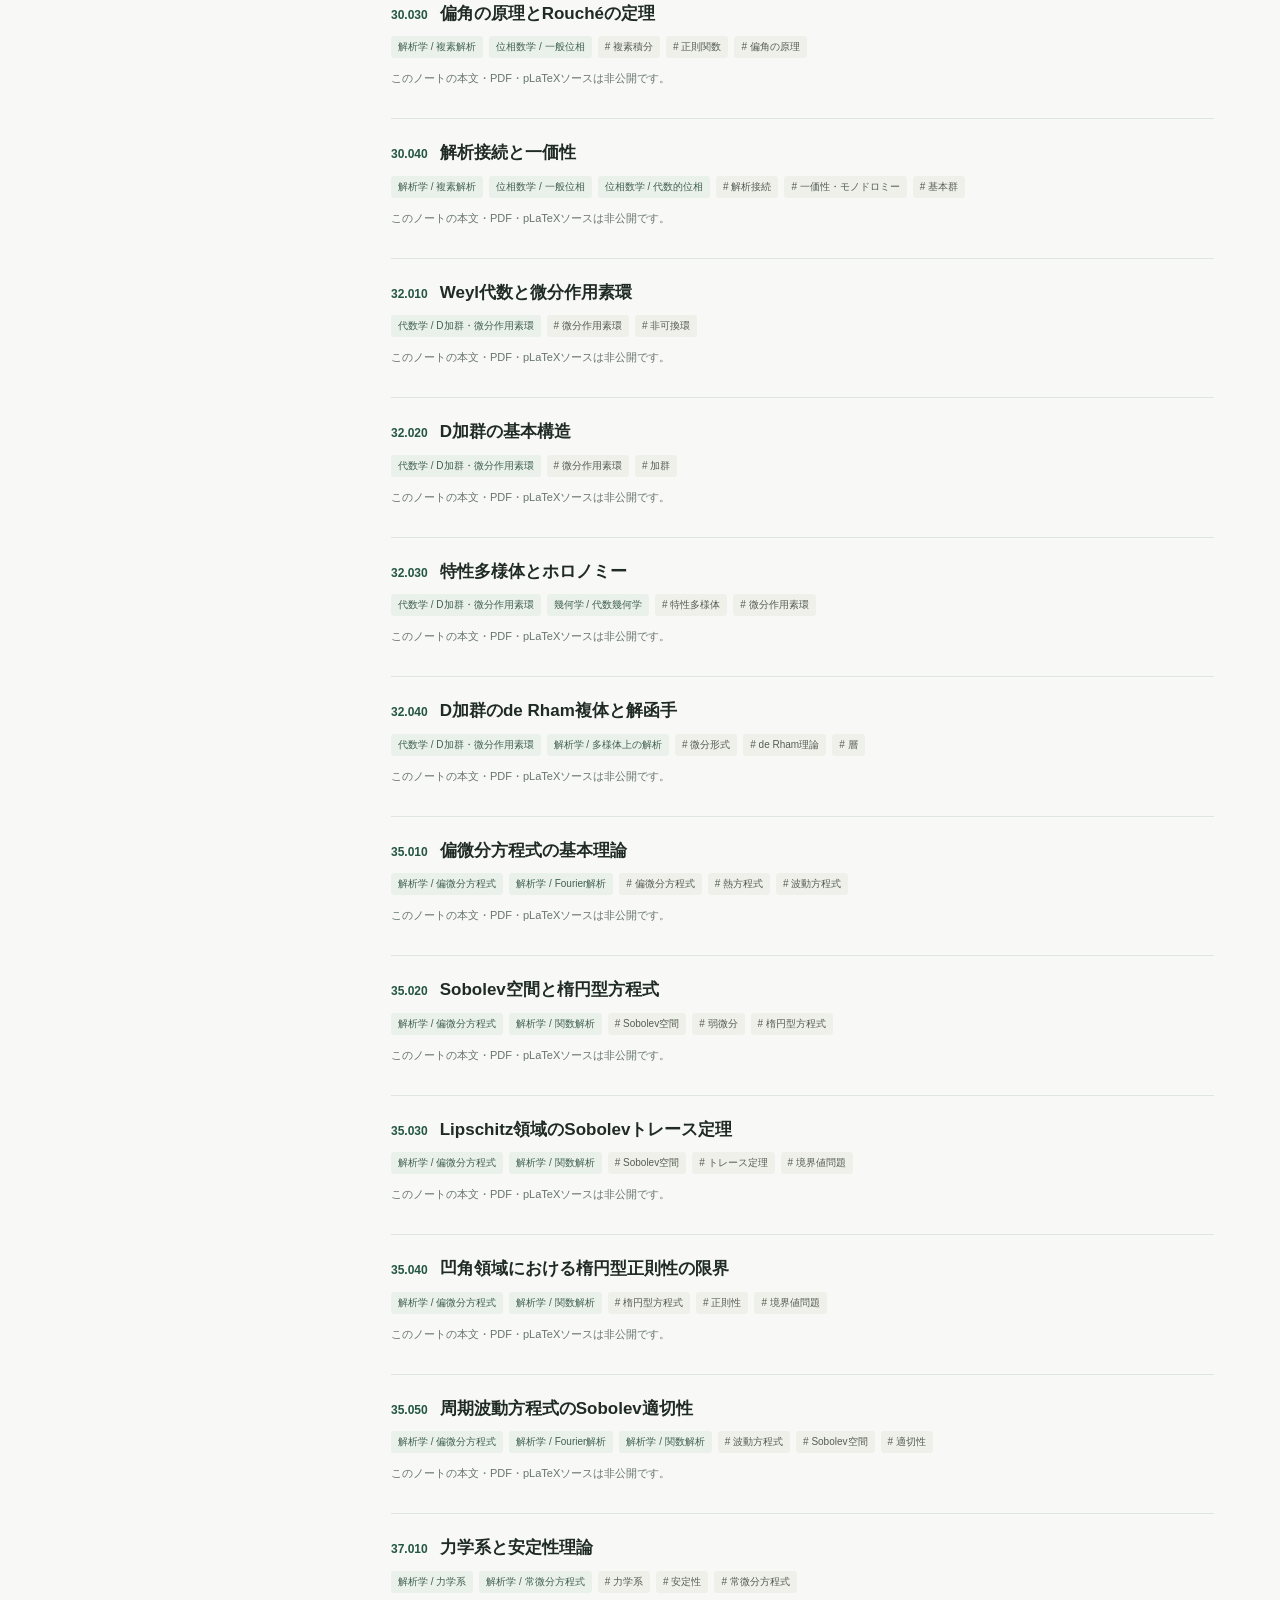
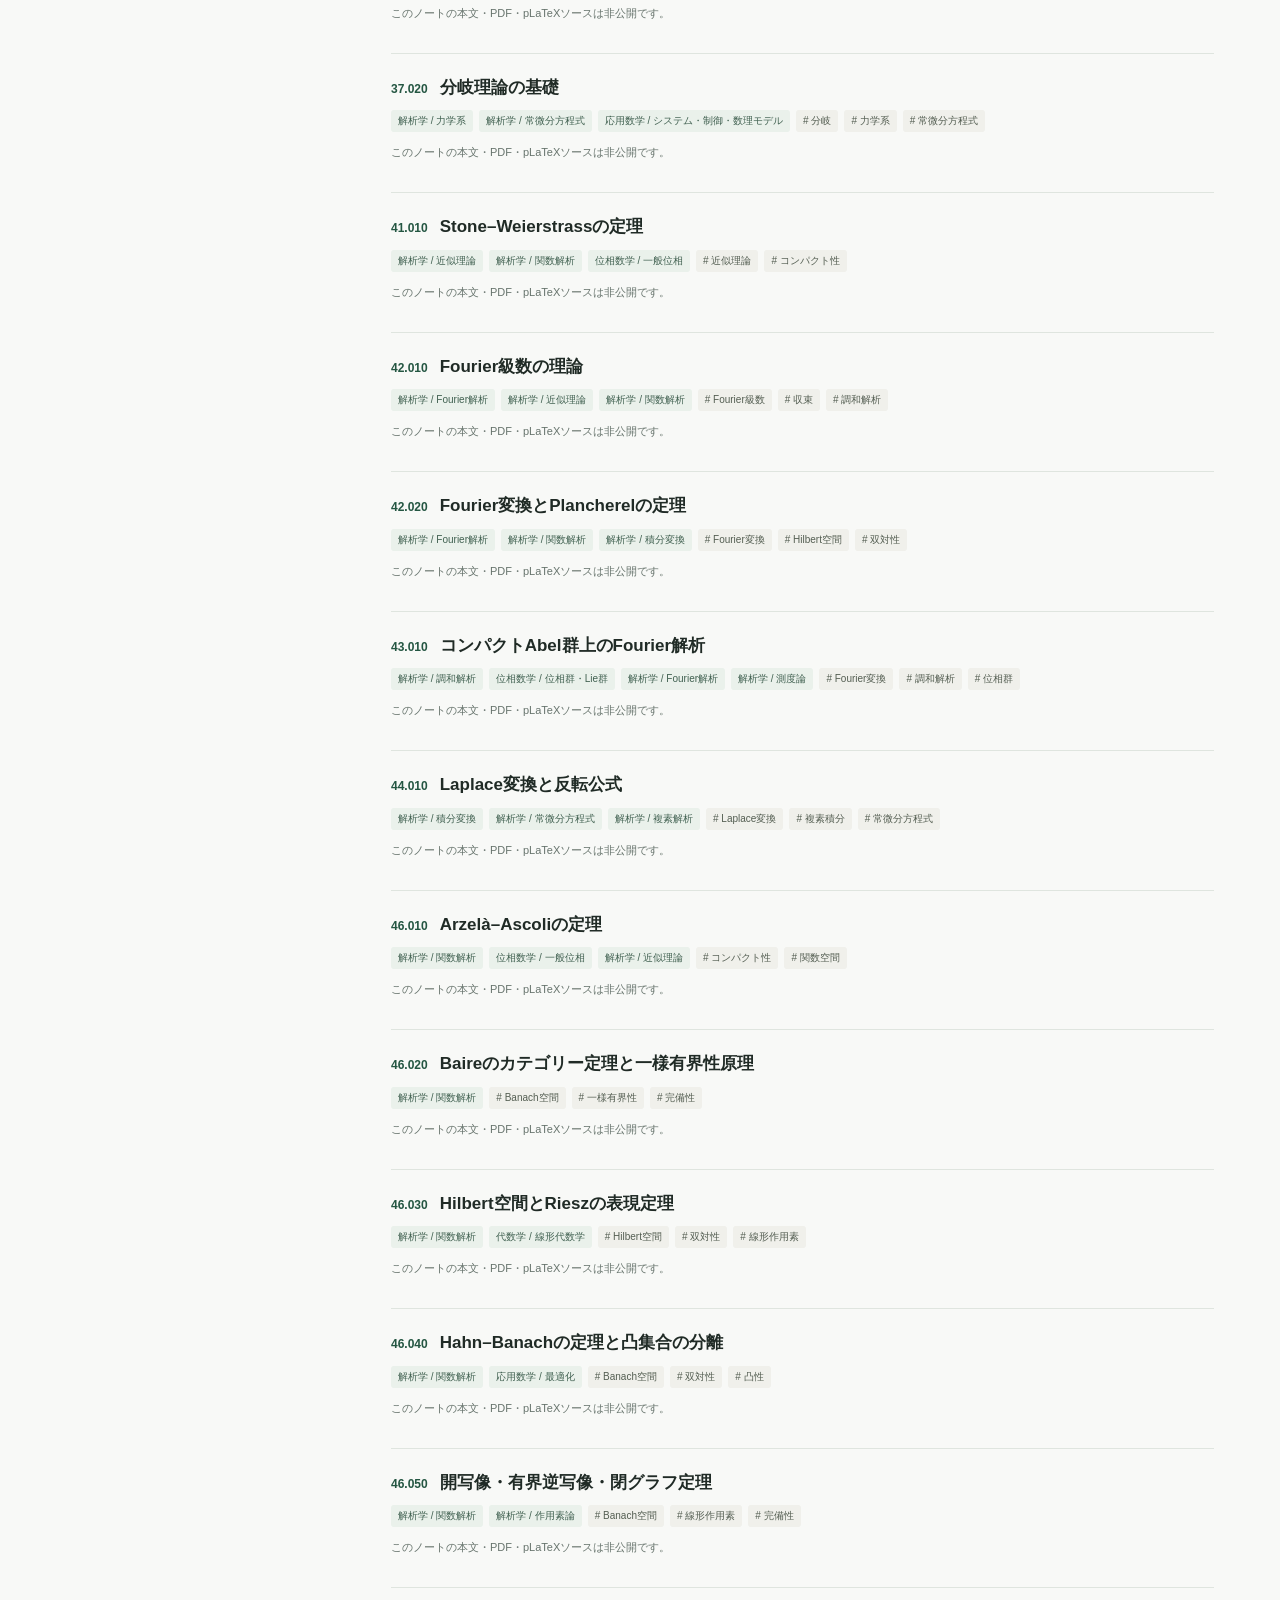
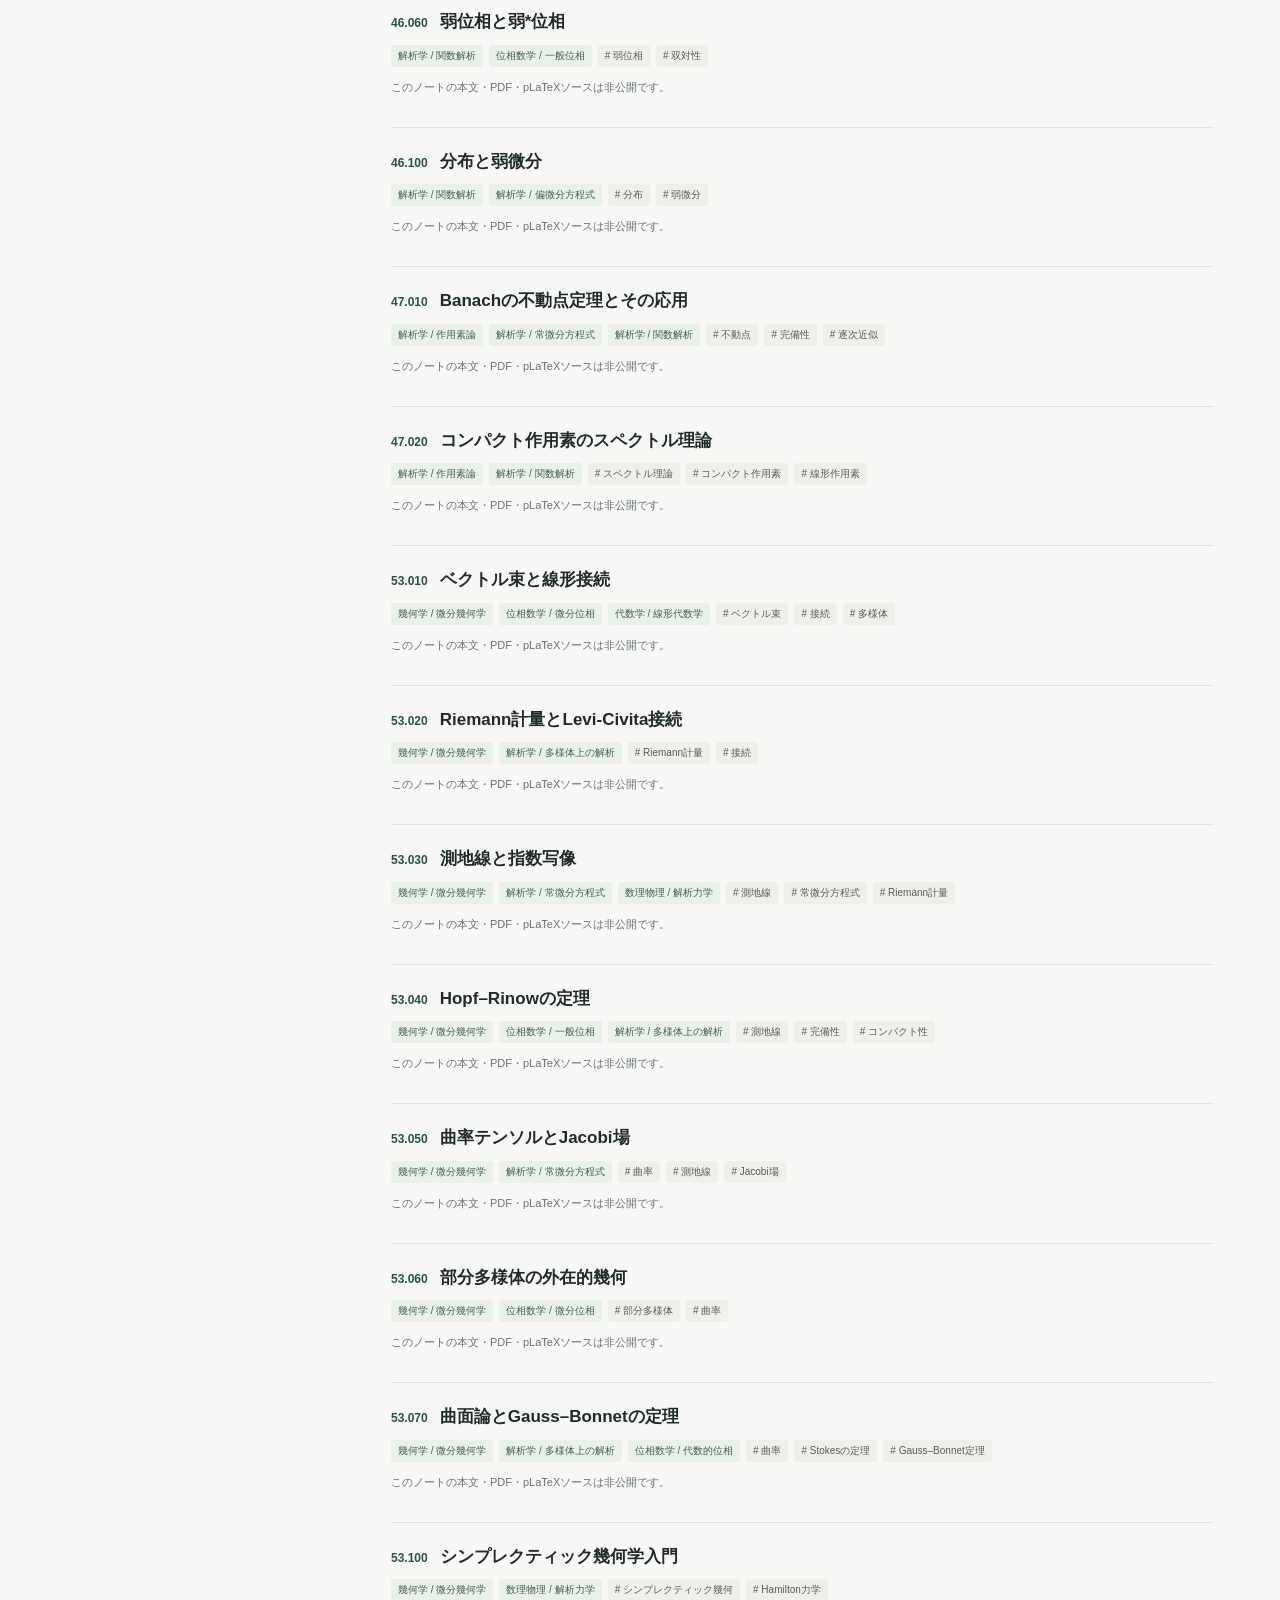
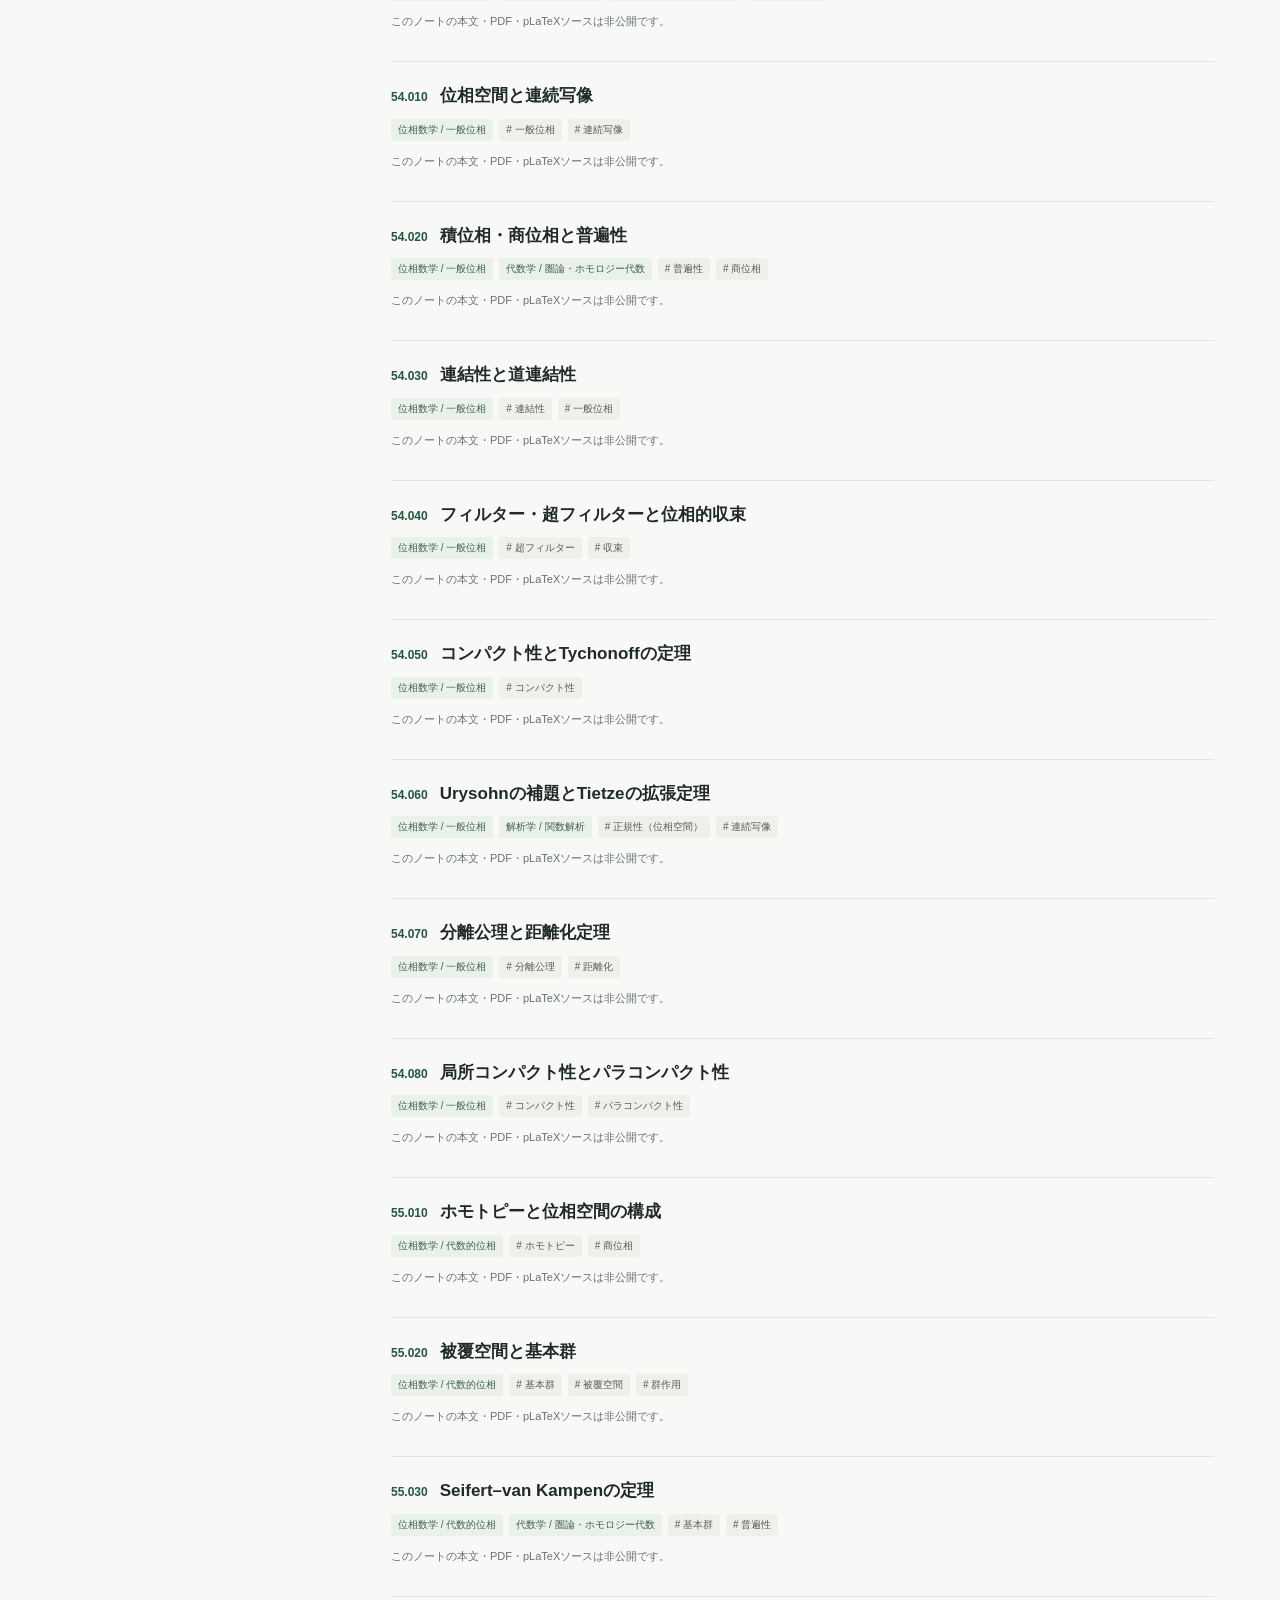
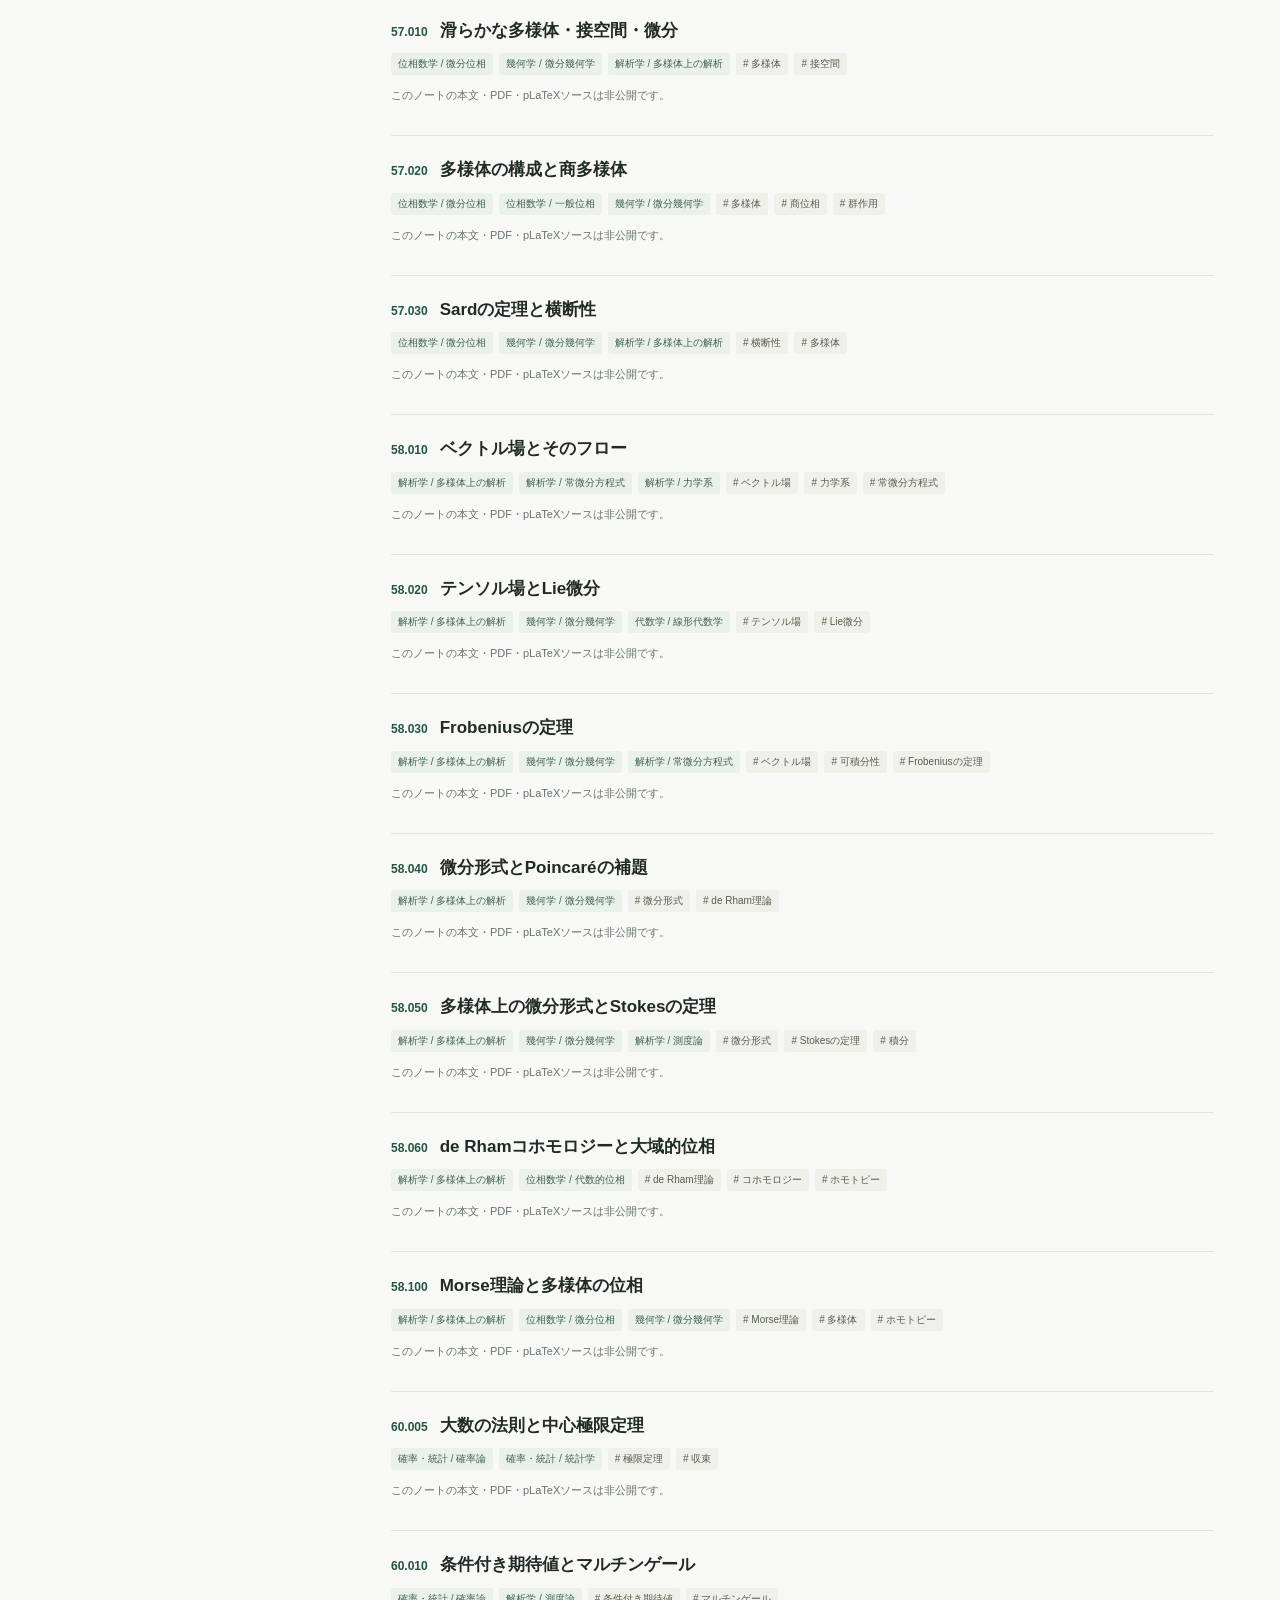
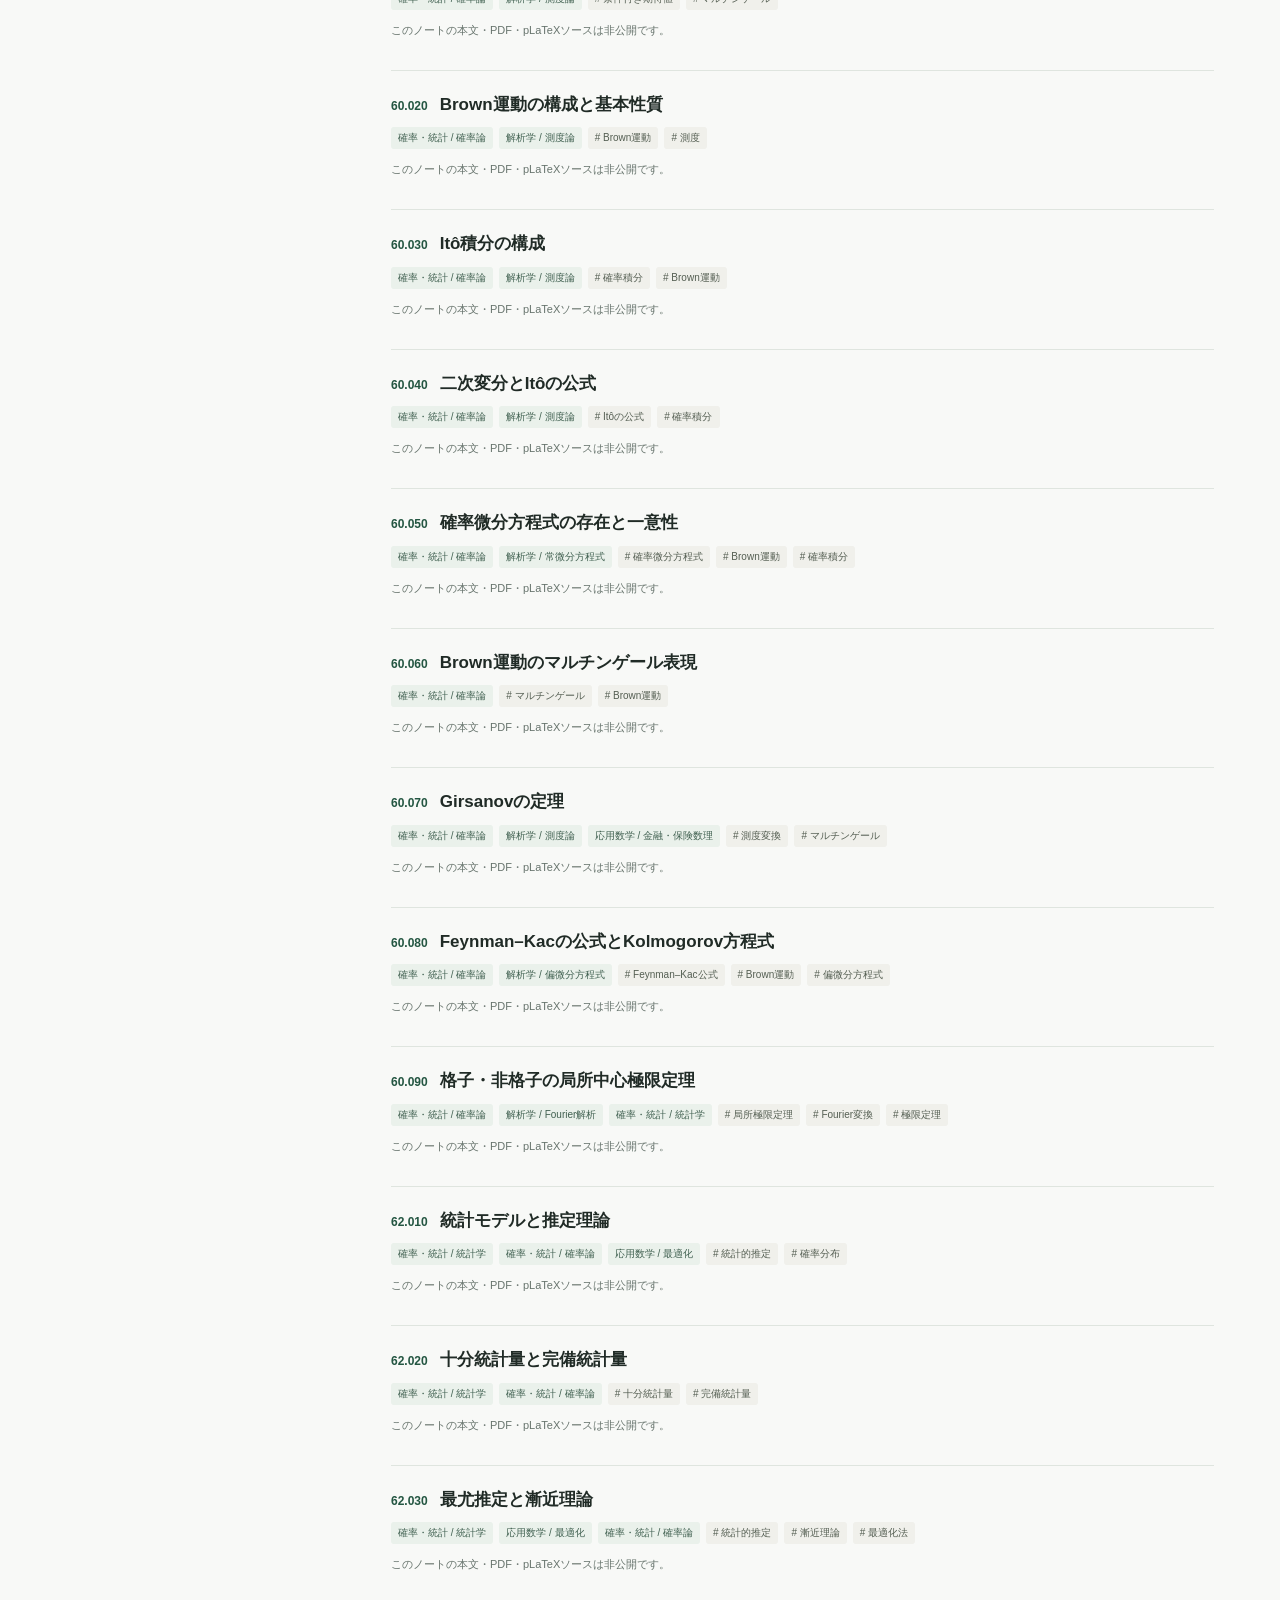
==== commit 8d8c5921: "Add 150 individual note guide pages with overview and before/after reading paths" ====
--- a/index.html
+++ b/index.html
@@ -7,7 +7,7 @@
 <header><a class="brand" href="./"><span>∈</span> 擬コンラット</a><small>MATHEMATICAL NOTES · CROSS INDEX</small></header>
 <main><section class="hero"><div class="eyebrow">NOTE CATALOGUE</div>
 <h1>数学ノート<br><em>横断索引</em></h1>
-<p>番号で管理し、分野と概念で探す。既存の分類番号を保ったまま、複数の数学的主題から一つのノートへたどり着ける。</p><p>公開版には題名と分類情報のみを掲載しています。数学ノート本文・PDF・pLaTeX原稿は公開していません。</p>
+<p>番号で管理し、分野と概念で探す。既存の分類番号を保ったまま、複数の数学的主題から一つのノートへたどり着ける。</p><p>公開版には題名と分類情報のみを掲載しています。数学ノート本文・PDF・pLaTeX原稿は公開していません。 ノート名をクリックすると概要と推奨読書順を表示します。</p>
 </section>
 <nav class="tabs" aria-label="索引の表示方法">
 <button type="button" data-view="number" aria-pressed="true" class="active">番号順</button>
--- a/assets/style.css
+++ b/assets/style.css
@@ -27,3 +27,38 @@
 footer{border-top:1px solid var(--line);padding:24px 0 35px;font-size:11px;display:flex;justify-content:space-between;gap:18px;color:var(--muted)}
 a:focus-visible,button:focus-visible,input:focus-visible,summary:focus-visible{outline:2px solid #408466;outline-offset:3px}
 @media(max-width:820px){.shell{padding:0 20px}.layout{grid-template-columns:1fr;gap:24px}aside{position:static}.hero{padding:34px 0}header small{display:none}footer{flex-direction:column}.card h3{font-size:16px}}
+
+/* 拡張された概念分類を、折りたたみ可能なグループとして表示 */
+#topics details.topicGroup{padding:7px 0;margin:4px 0;border-bottom:0}
+#topics .topicGroupHead{font-size:12px;font-weight:700;color:var(--muted)}
+#topics .topicGroup .chips{margin-top:10px;padding:0 0 7px}
+
+/* ノートのタイトルは個別案内ページへ遷移する */
+.noteTitle,.relationLink{color:inherit;text-decoration:none;text-underline-offset:4px}
+.noteTitle:hover,.relationLink:hover{text-decoration:underline;color:var(--accent)}
+.noteMain{padding:38px 0 90px}
+.breadcrumbs{display:flex;align-items:center;flex-wrap:wrap;gap:12px;font-size:12px;color:var(--muted);margin-bottom:55px}
+.breadcrumbs a{color:var(--accent);text-underline-offset:3px}
+.noteHeading{font-size:clamp(28px,3.9vw,48px);line-height:1.4;letter-spacing:-.03em;max-width:900px;margin:13px 0 17px}
+.noteTags{max-width:950px;margin-bottom:45px}
+.noteOverview{padding:25px 32px 23px;border:1px solid var(--line);border-radius:8px;background:#fff;max-width:900px}
+.noteOverview h2,.pathSection h2,.alsoRead h2{font-size:19px;margin:0 0 16px}
+.noteOverview>p:not(.basis){line-height:1.95;font-size:15px;margin:0 0 20px}
+.noteOverview .basis,.pathExplanation{font-size:12px;line-height:1.8;color:var(--muted)}
+.noteOverview .basis{border-top:1px solid var(--line);padding-top:14px;margin:0}
+.pathSection{margin-top:65px}.pathExplanation{margin:0 0 22px}
+.pathGrid{display:grid;grid-template-columns: minmax(0,1fr) minmax(180px,.8fr) minmax(0,1fr);gap:18px;align-items:start}
+.pathColumn,.pathCurrent{min-width:0}.pathLabel{display:flex;align-items:baseline;gap:8px;border-bottom:1px solid var(--line);padding-bottom:12px}
+.pathLabel span{color:var(--accent);font:700 13px Georgia,serif}.pathLabel h3{margin:0;font-size:13px;font-weight:730}
+.pathCurrent{background:var(--pale);padding:0 18px 21px;border-radius:6px}
+.pathCurrent .pathLabel{margin:0 -18px 21px;padding:17px 18px 12px;border-bottom-color:#cadbd1}
+.pathCurrent strong{font-size:17px;line-height:1.6;display:block}.currentNumber{color:var(--accent);font-size:13px;font-weight:750}
+.pathCurrent>p:last-child{font-size:12px;color:var(--muted);margin-bottom:0}
+.relList{display:grid;gap:10px;margin-top:15px}.relationCard{padding:13px 14px 15px;background:#fff;border:1px solid var(--line);border-radius:6px}
+.relationCard h4{font-size:13px;line-height:1.6;margin:6px 0 0}.relationSummary{font-size:11px;color:var(--muted);line-height:1.7;margin:8px 0 0}
+.emptyRelation{font-size:12px;color:var(--muted);line-height:1.8;padding:14px 4px}
+.alsoRead{margin-top:65px}.relatedGrid{display:grid;grid-template-columns:repeat(2,minmax(0,1fr));gap:12px}
+.privateNotice{font-size:12px;line-height:1.9;color:var(--muted);border-top:1px solid var(--line);margin-top:55px;padding-top:22px}
+#noteStatus{color:var(--muted);font-size:13px}
+@media(max-width:960px){.pathGrid{grid-template-columns:1fr}.pathCurrent{order:-1}.pathColumn .relList{grid-template-columns:repeat(2,minmax(0,1fr))}.breadcrumbs{margin-bottom:32px}}
+@media(max-width:610px){.noteMain{padding-top:25px}.noteOverview{padding:21px}.pathColumn .relList,.relatedGrid{grid-template-columns:1fr}.pathSection,.alsoRead{margin-top:45px}}
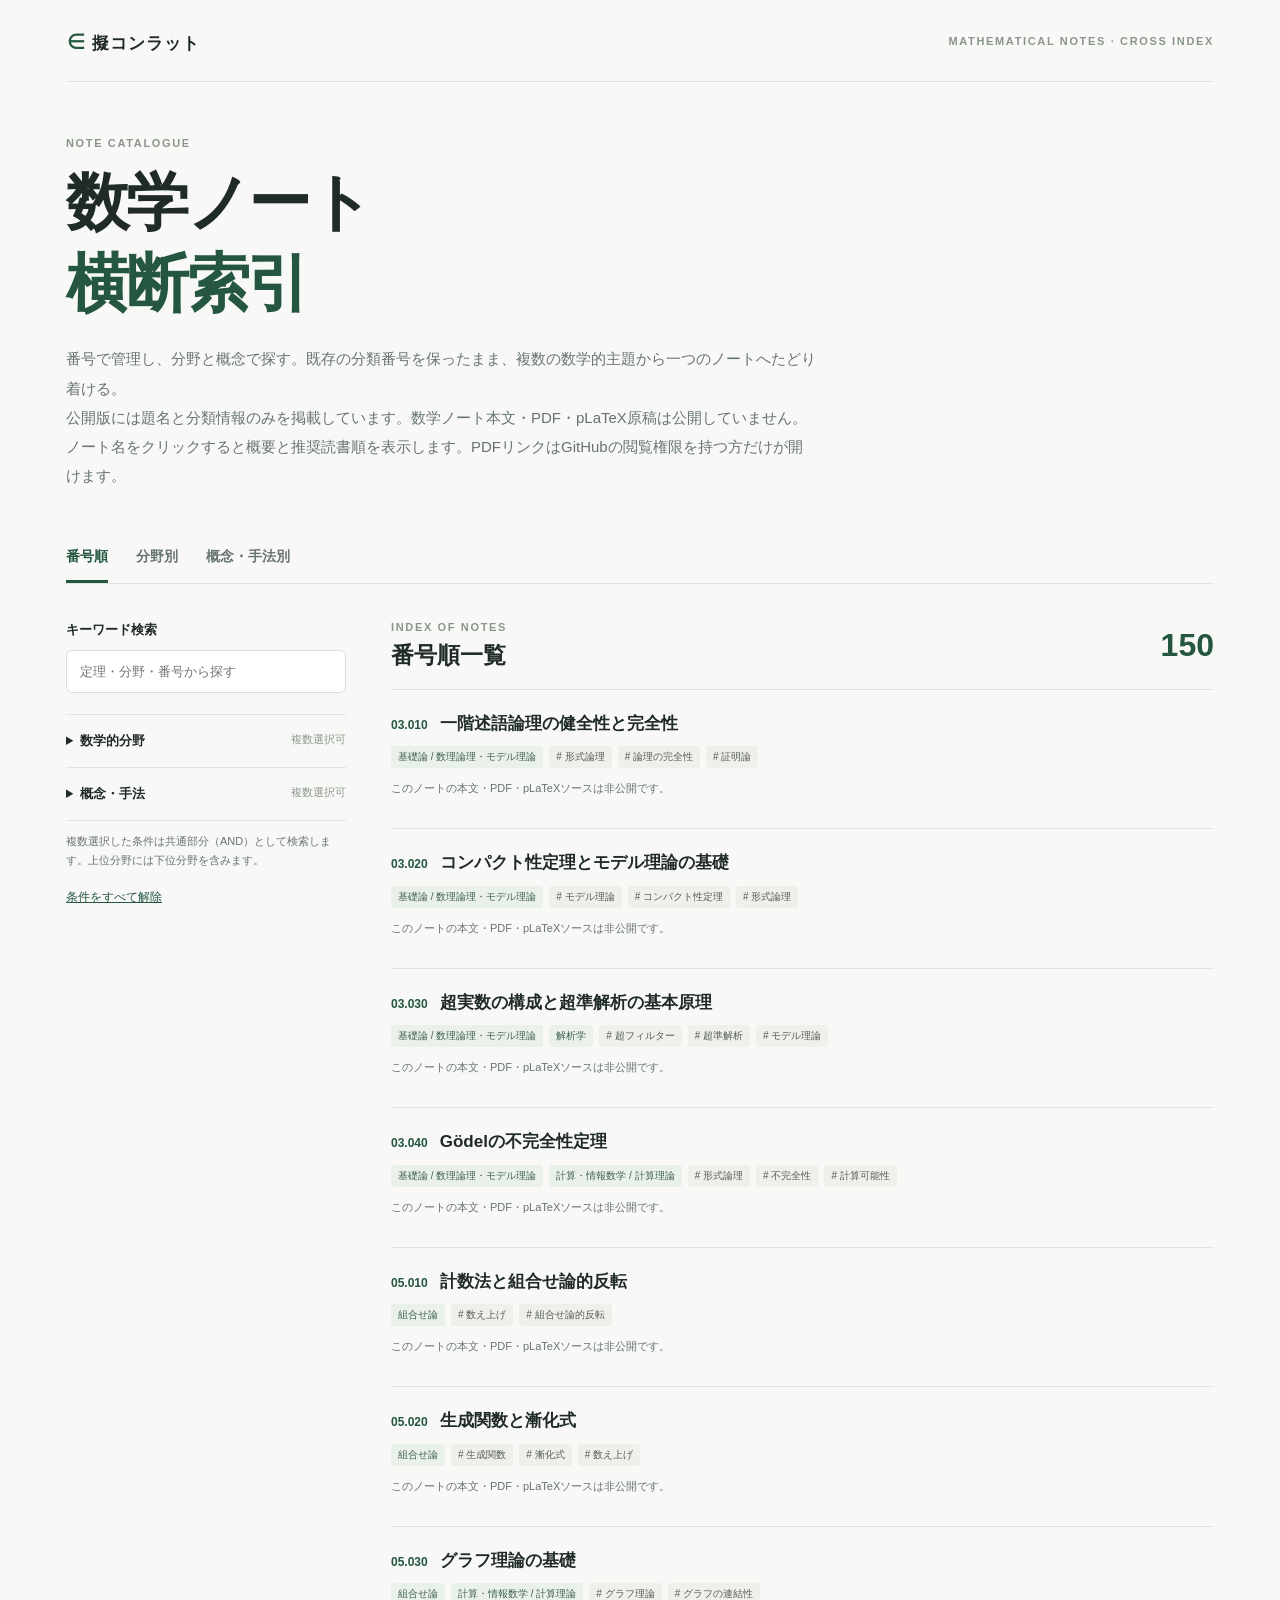
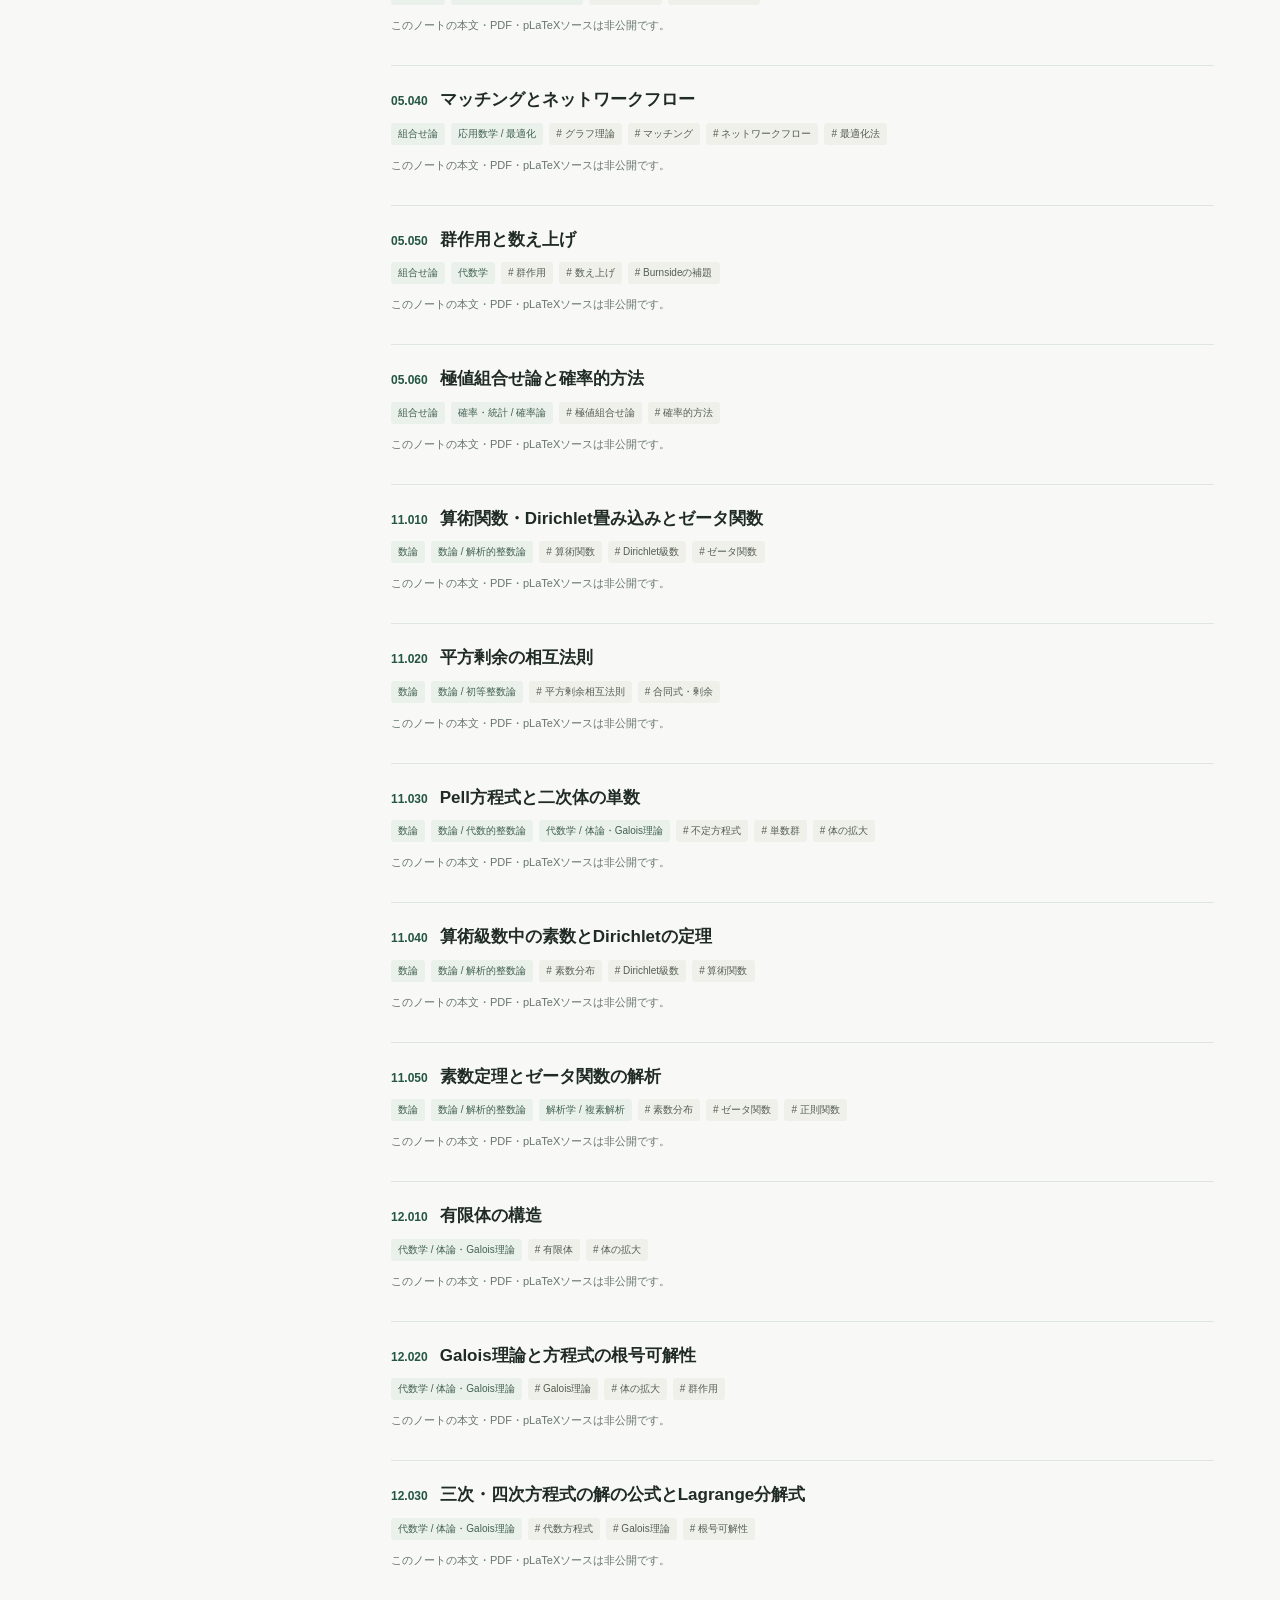
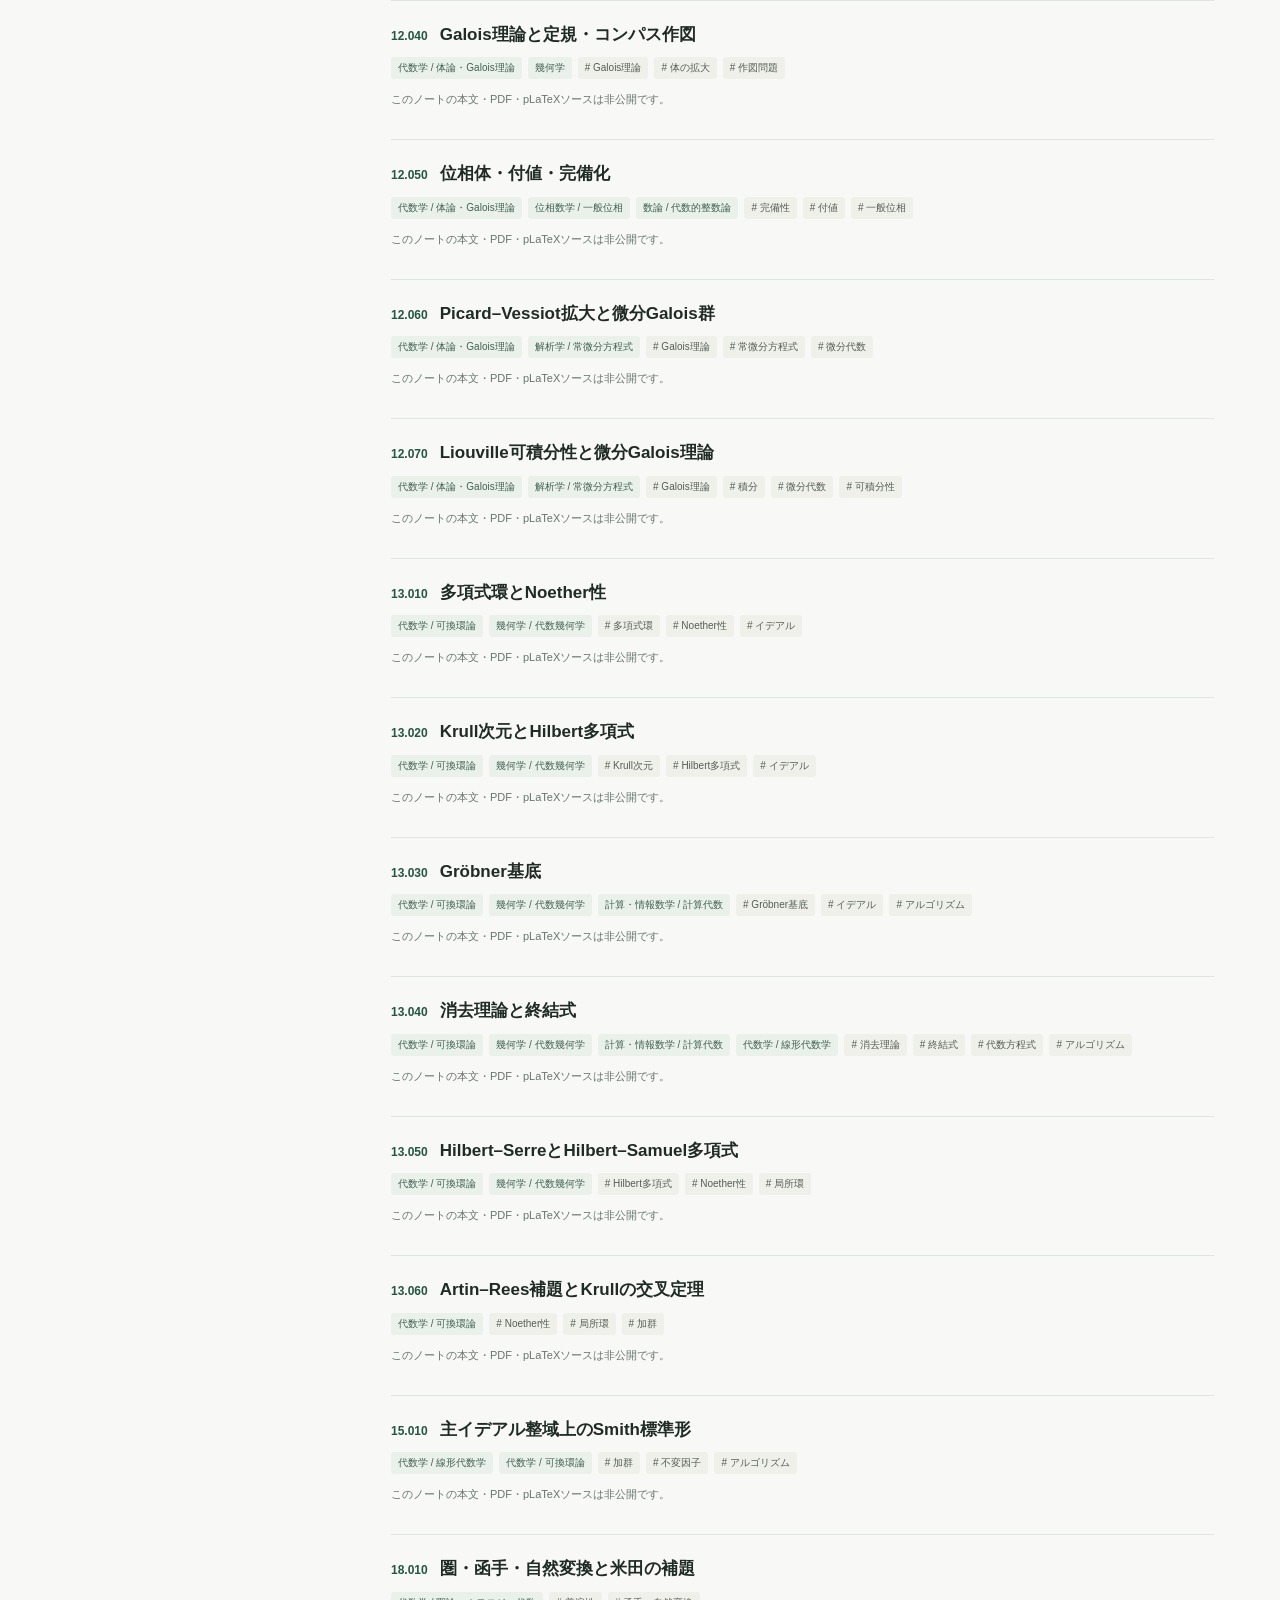
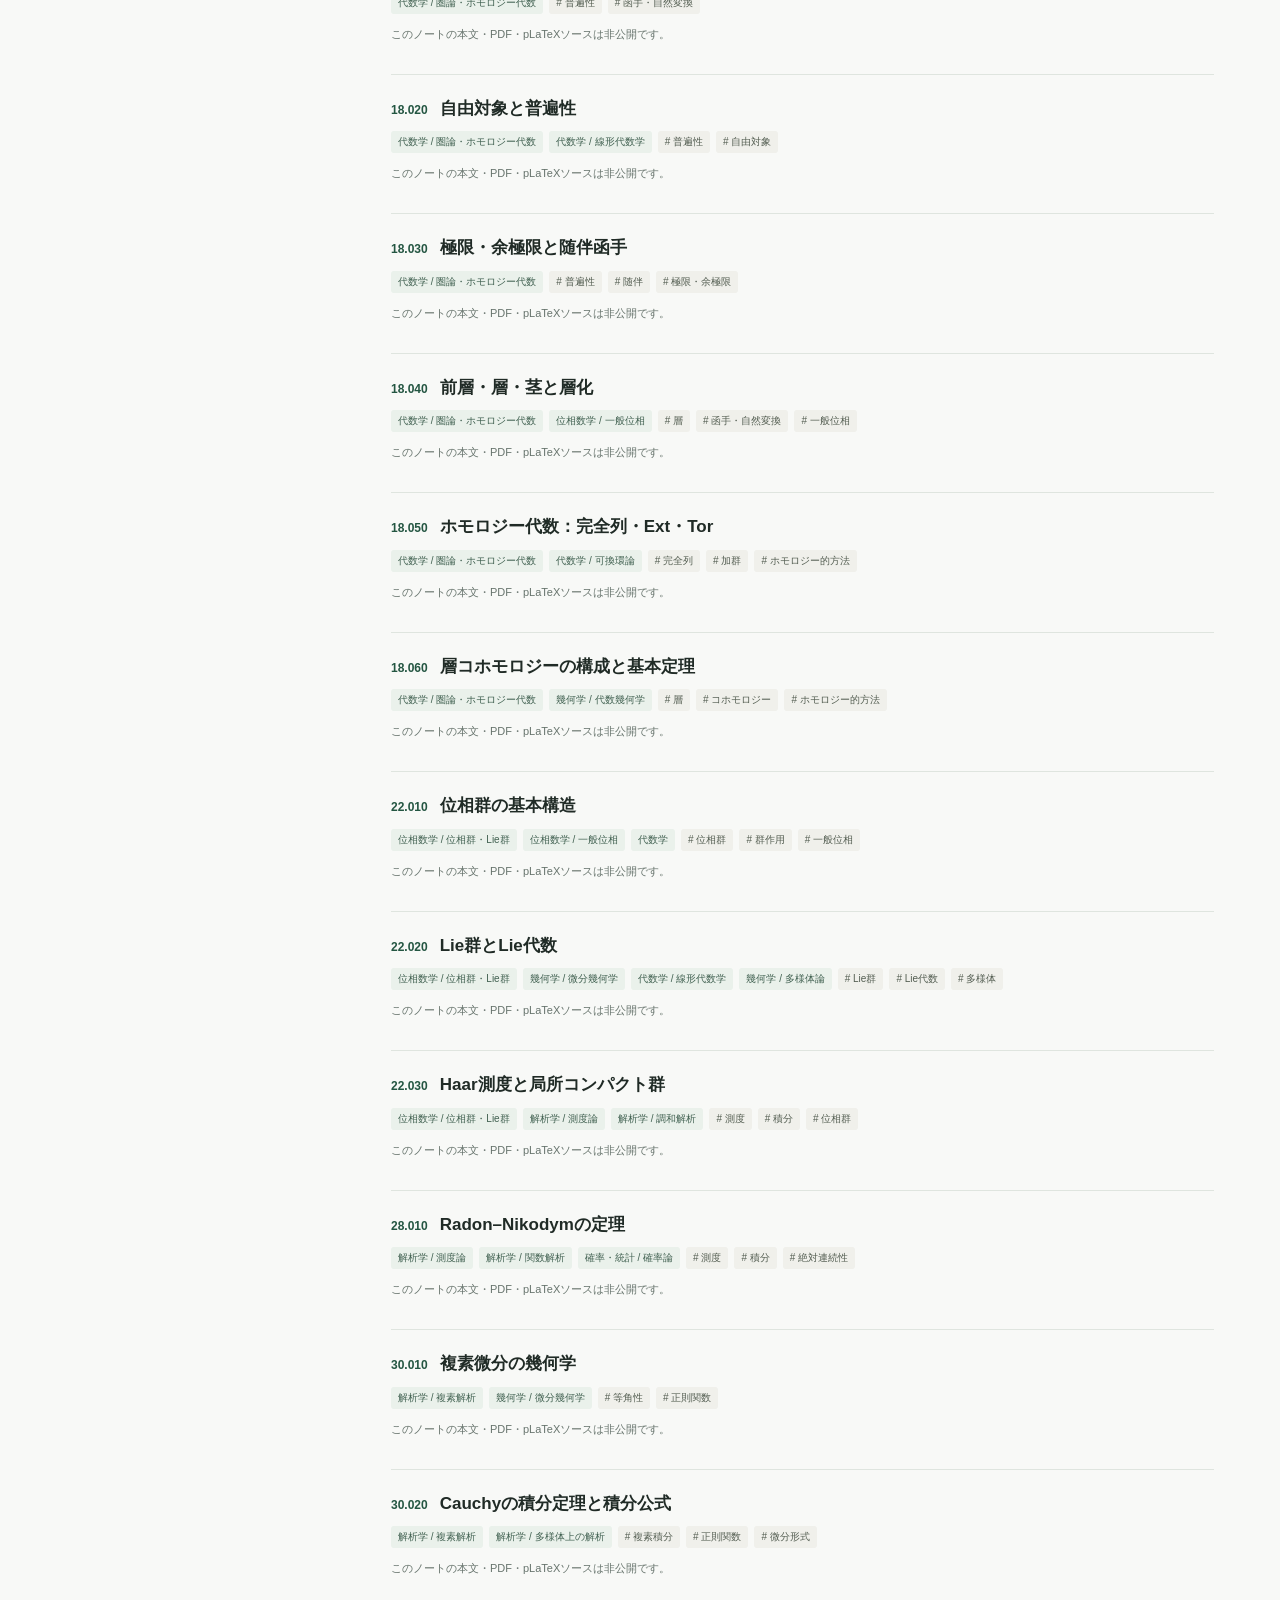
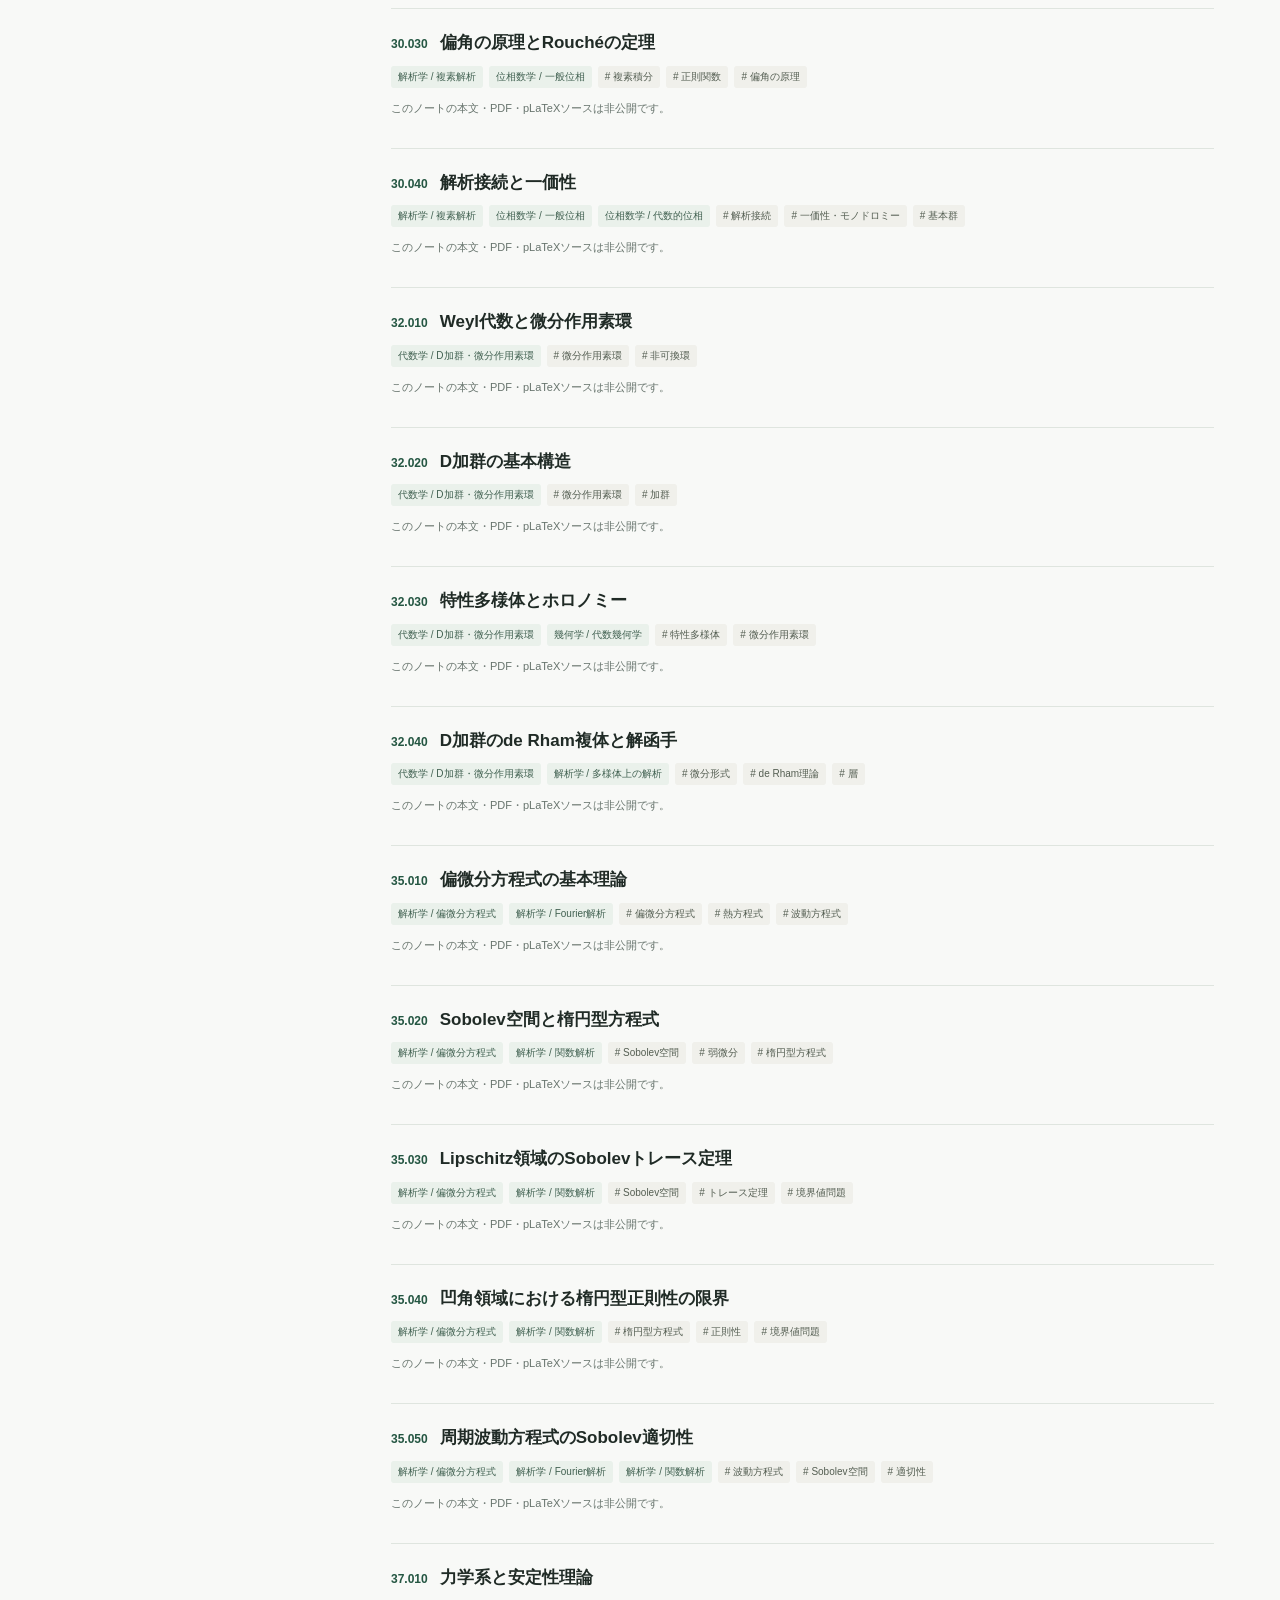
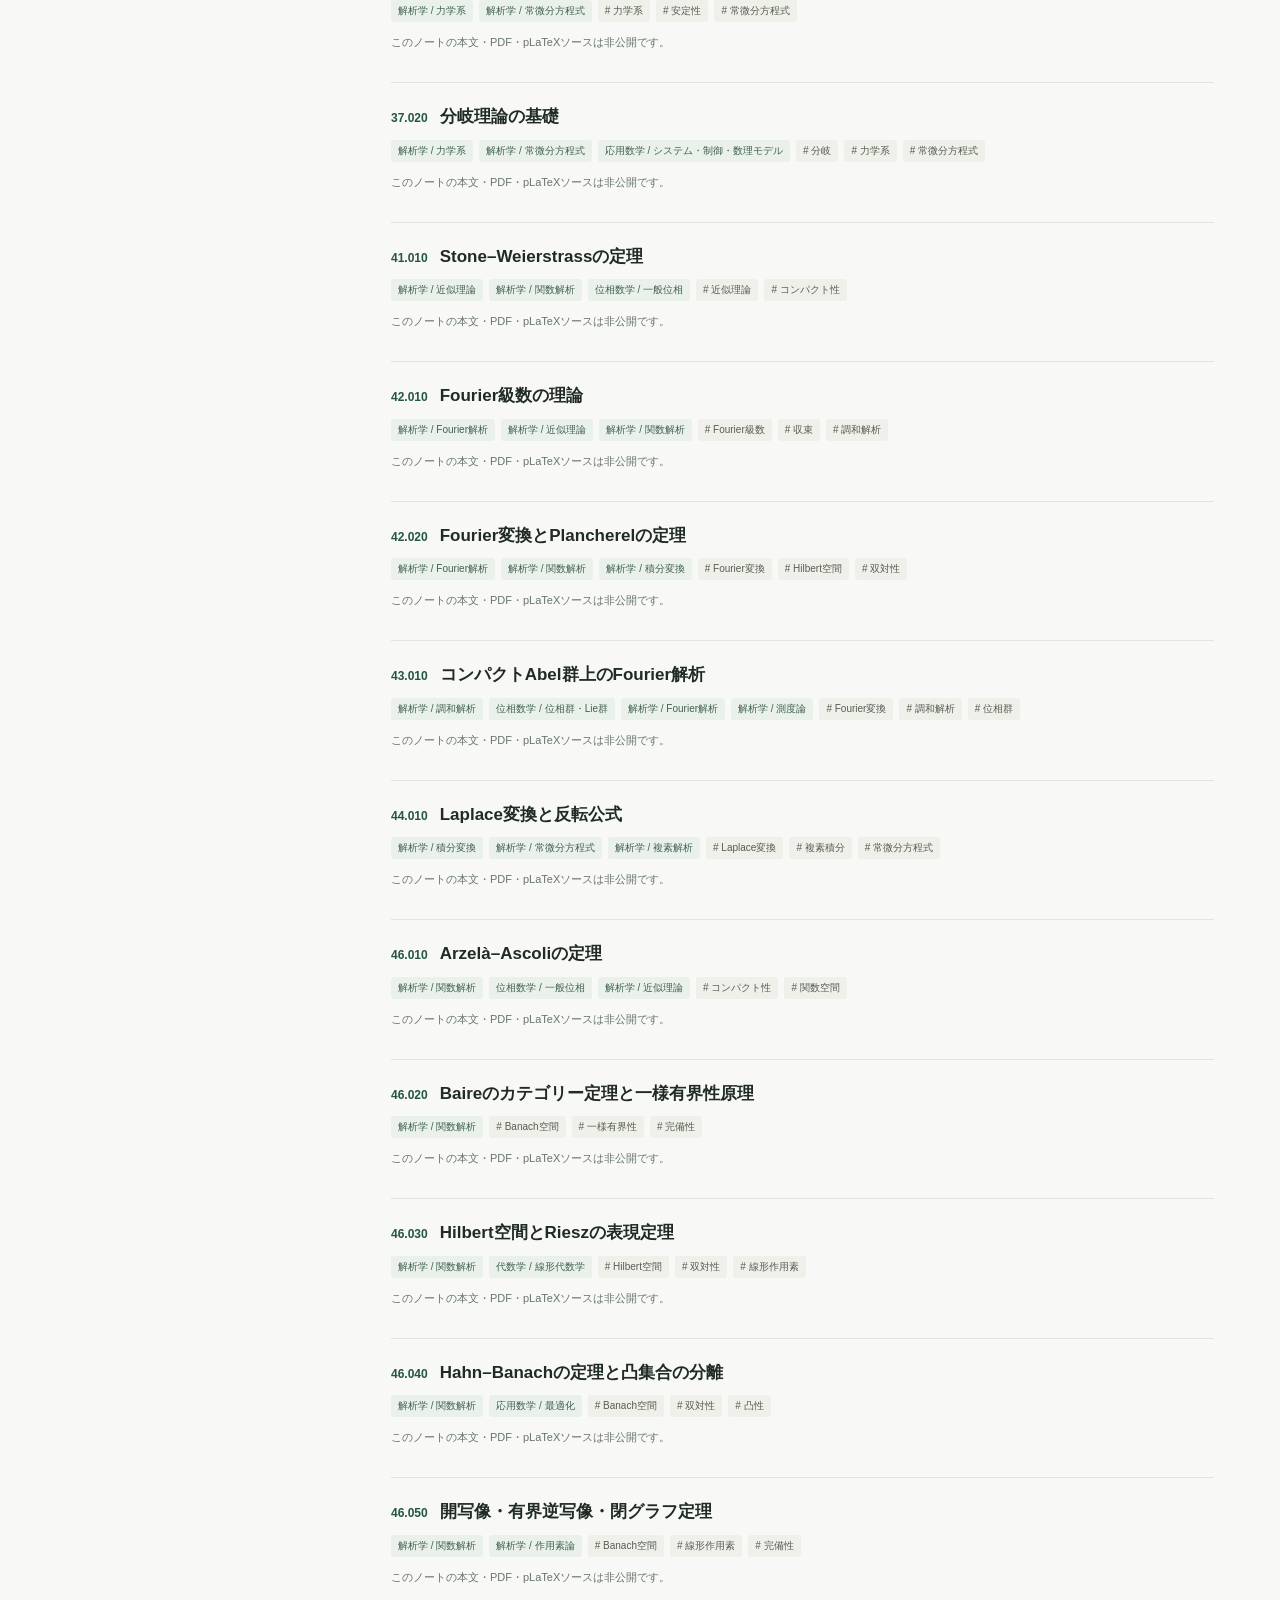
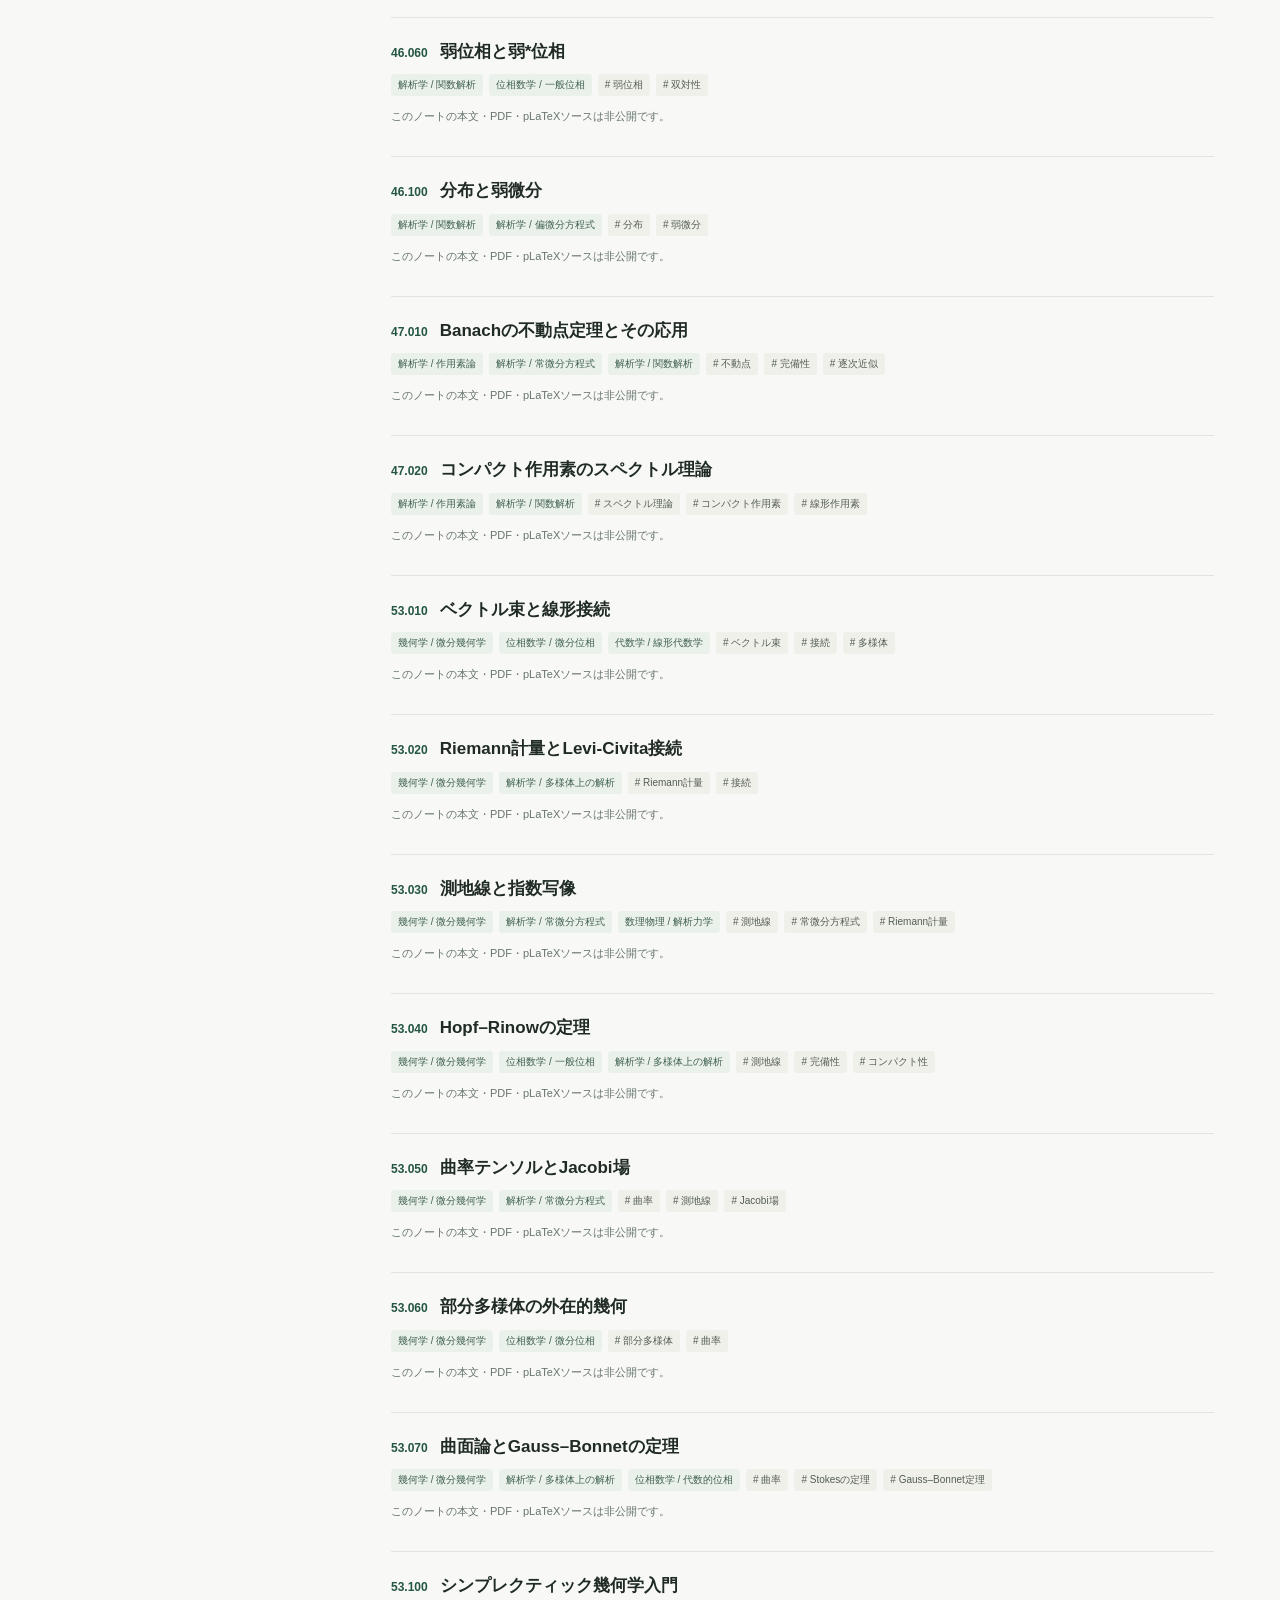
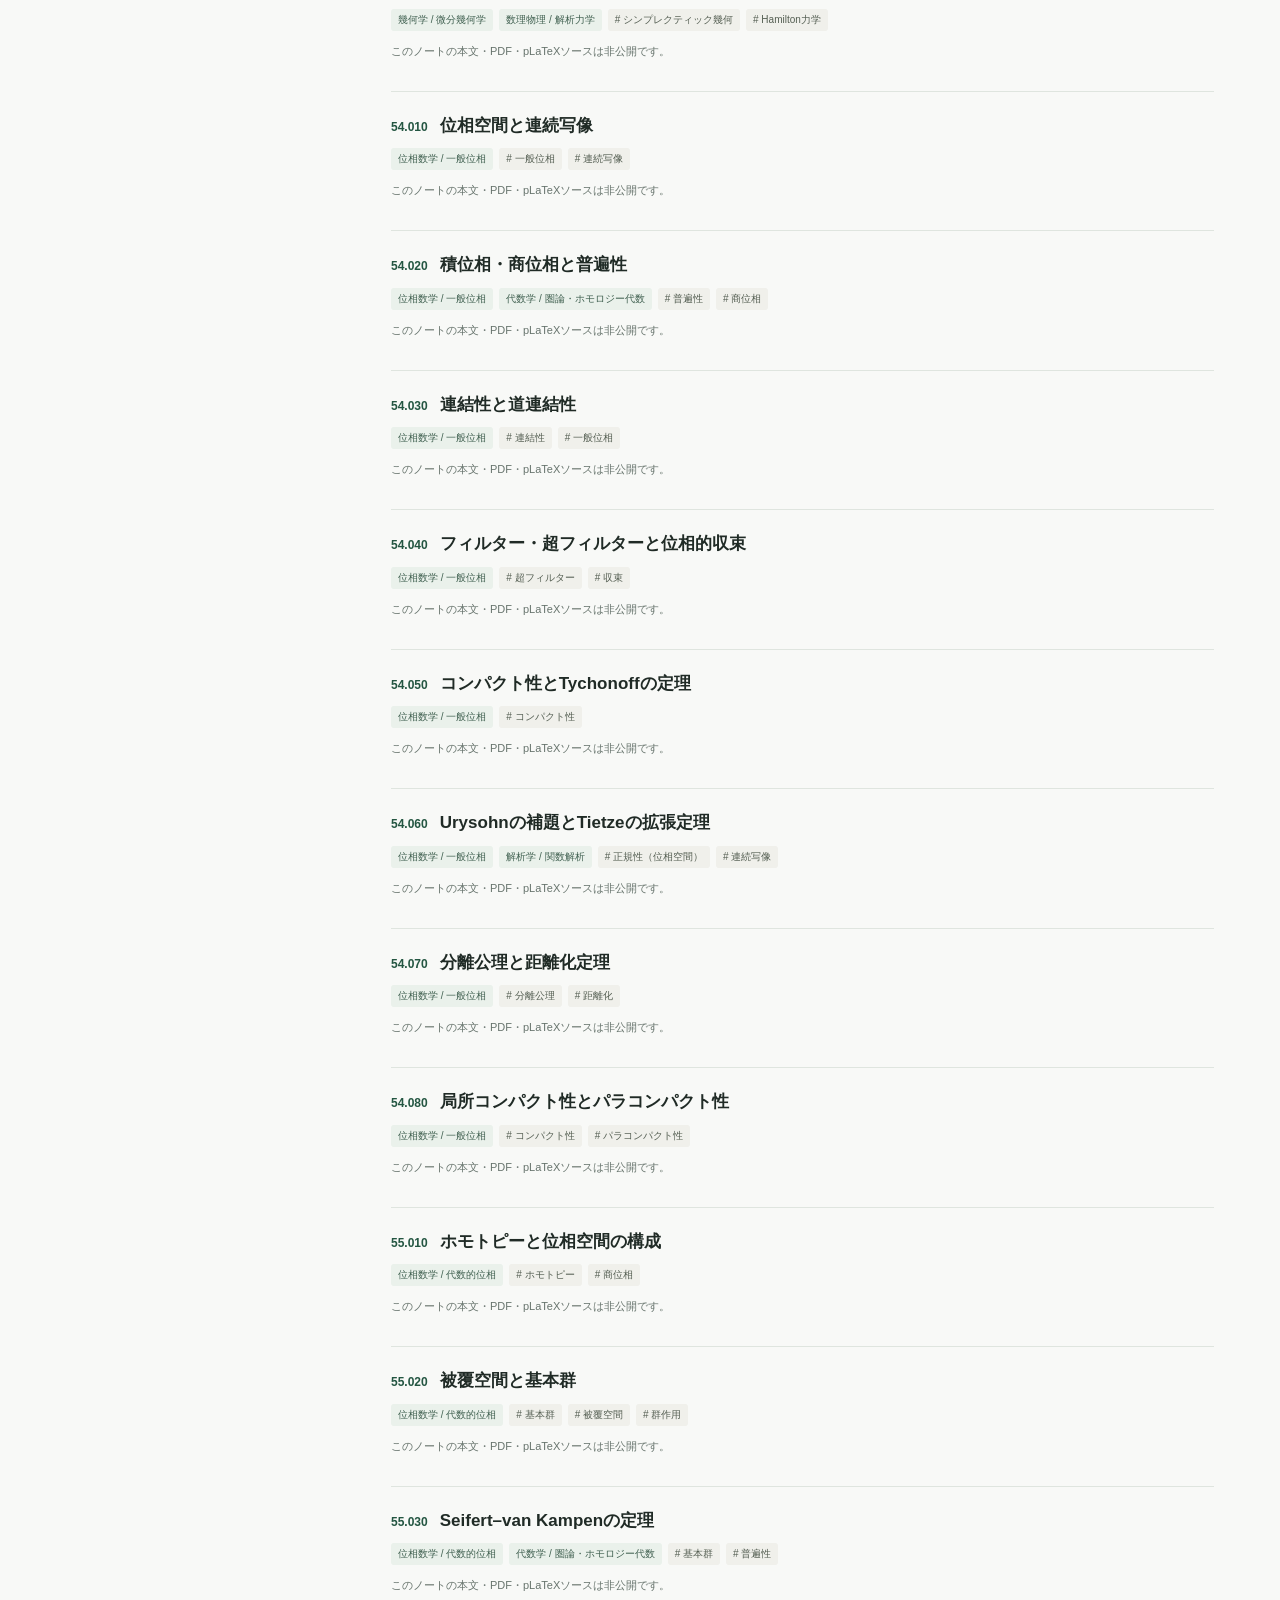
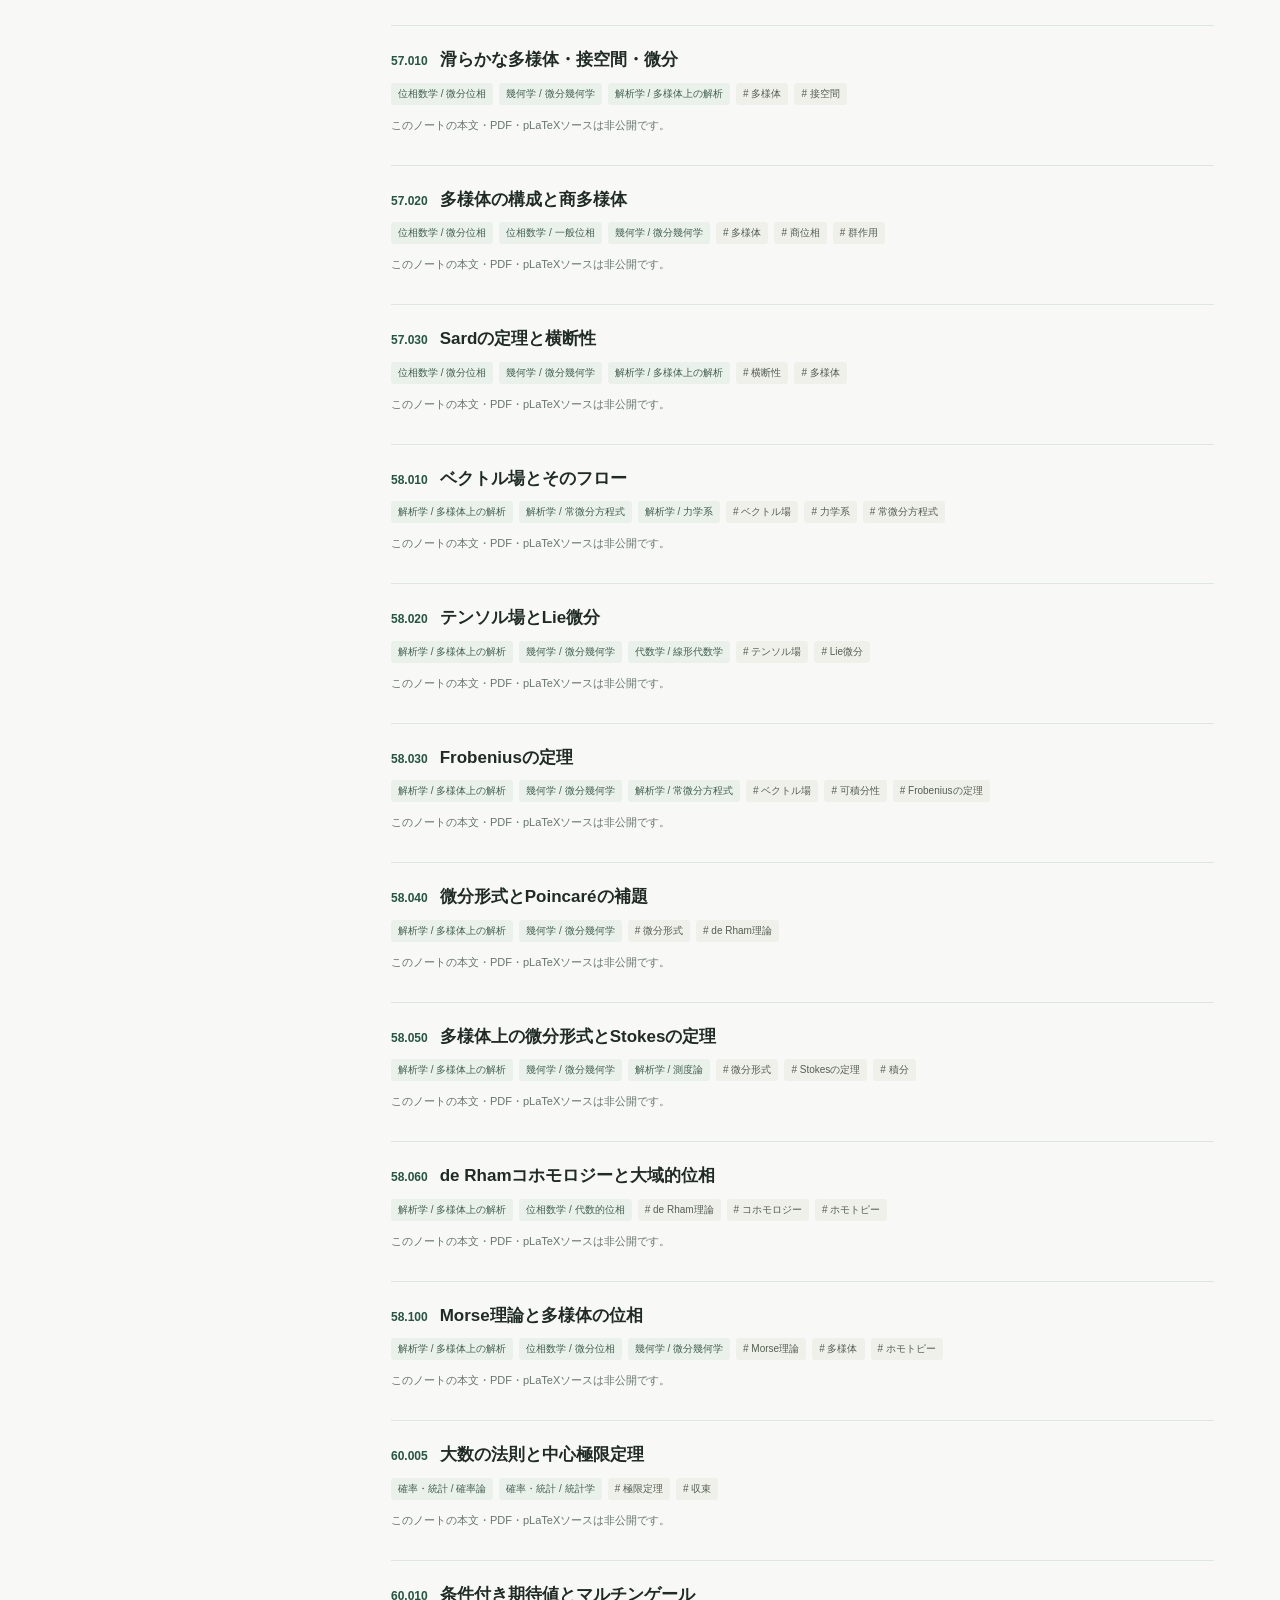
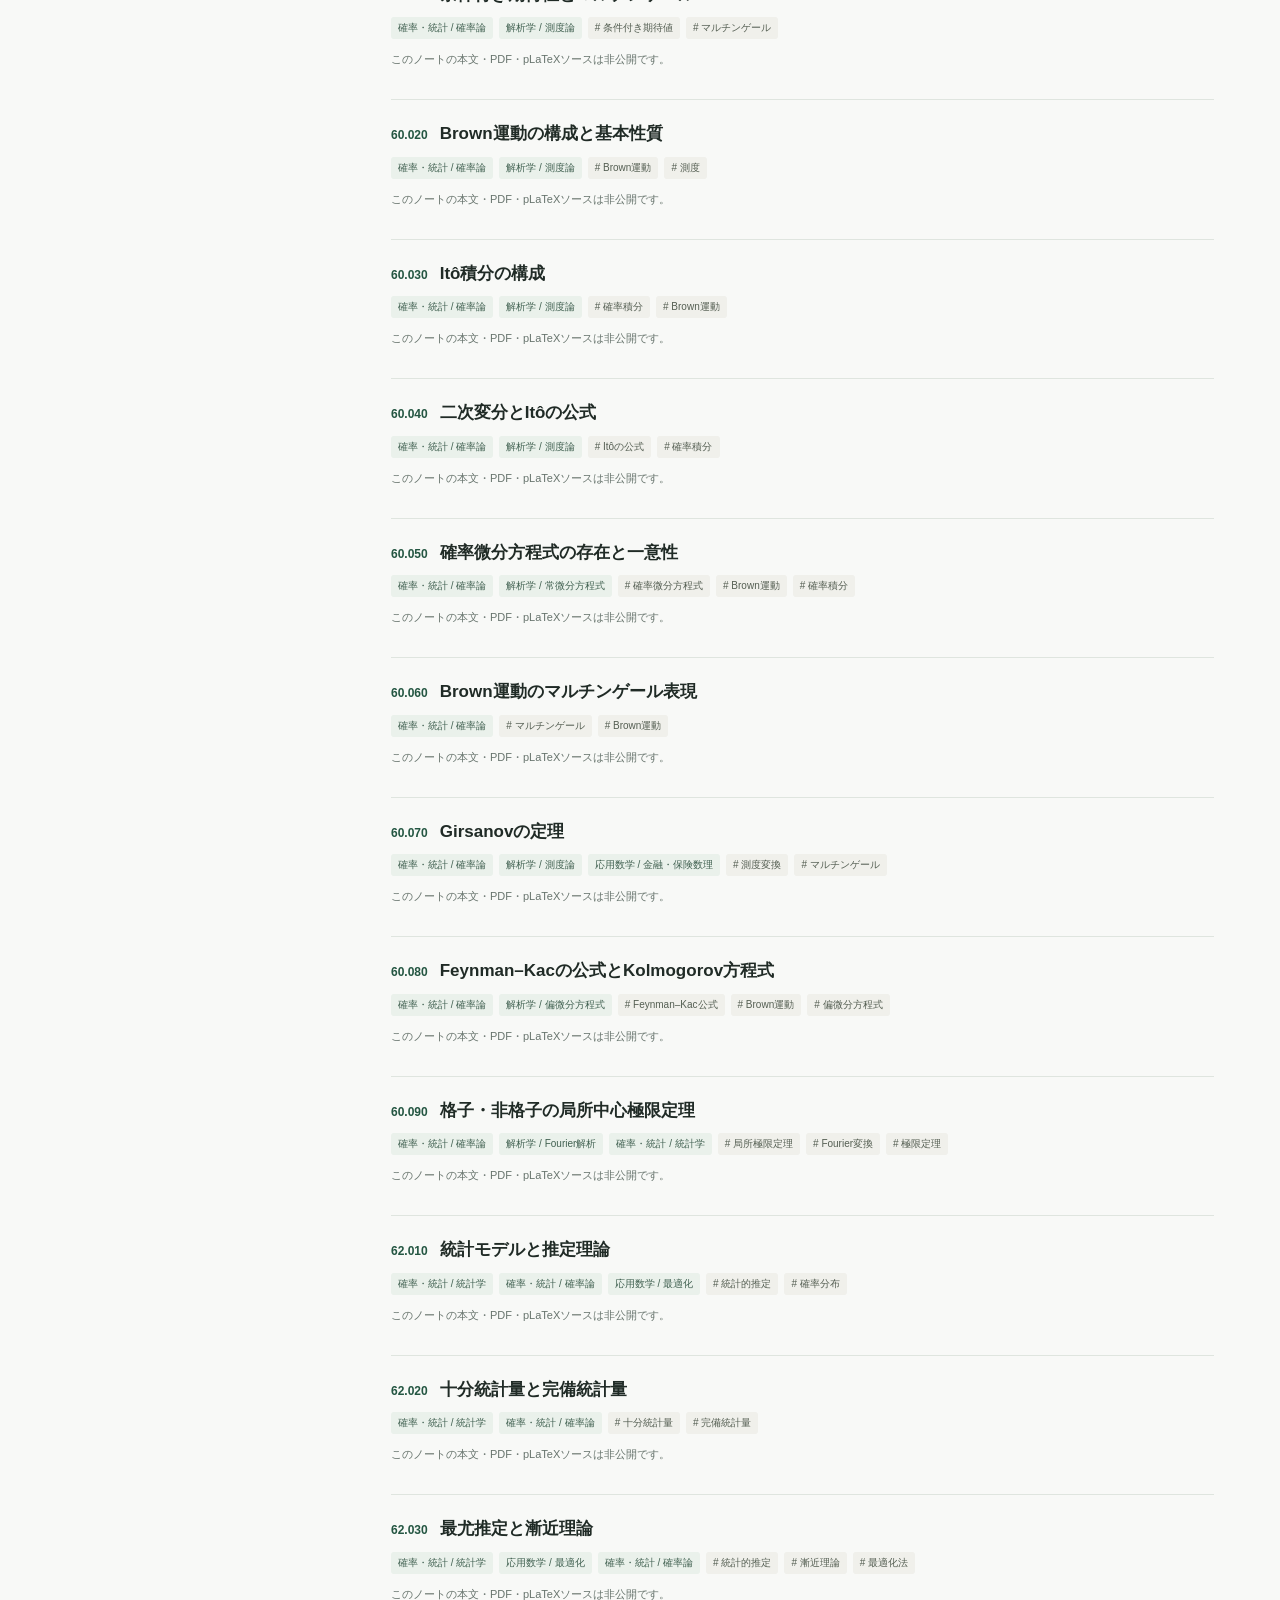
==== commit 221f7b47: "Expose authenticated GitHub PDF links in the public catalogue" ====
--- a/index.html
+++ b/index.html
@@ -7,7 +7,7 @@
 <header><a class="brand" href="./"><span>∈</span> 擬コンラット</a><small>MATHEMATICAL NOTES · CROSS INDEX</small></header>
 <main><section class="hero"><div class="eyebrow">NOTE CATALOGUE</div>
 <h1>数学ノート<br><em>横断索引</em></h1>
-<p>番号で管理し、分野と概念で探す。既存の分類番号を保ったまま、複数の数学的主題から一つのノートへたどり着ける。</p><p>公開版には題名と分類情報のみを掲載しています。数学ノート本文・PDF・pLaTeX原稿は公開していません。 ノート名をクリックすると概要と推奨読書順を表示します。</p>
+<p>番号で管理し、分野と概念で探す。既存の分類番号を保ったまま、複数の数学的主題から一つのノートへたどり着ける。</p><p>公開版には題名と分類情報のみを掲載しています。数学ノート本文・PDF・pLaTeX原稿は公開していません。 ノート名をクリックすると概要と推奨読書順を表示します。PDFリンクはGitHubの閲覧権限を持つ方だけが開けます。</p>
 </section>
 <nav class="tabs" aria-label="索引の表示方法">
 <button type="button" data-view="number" aria-pressed="true" class="active">番号順</button>
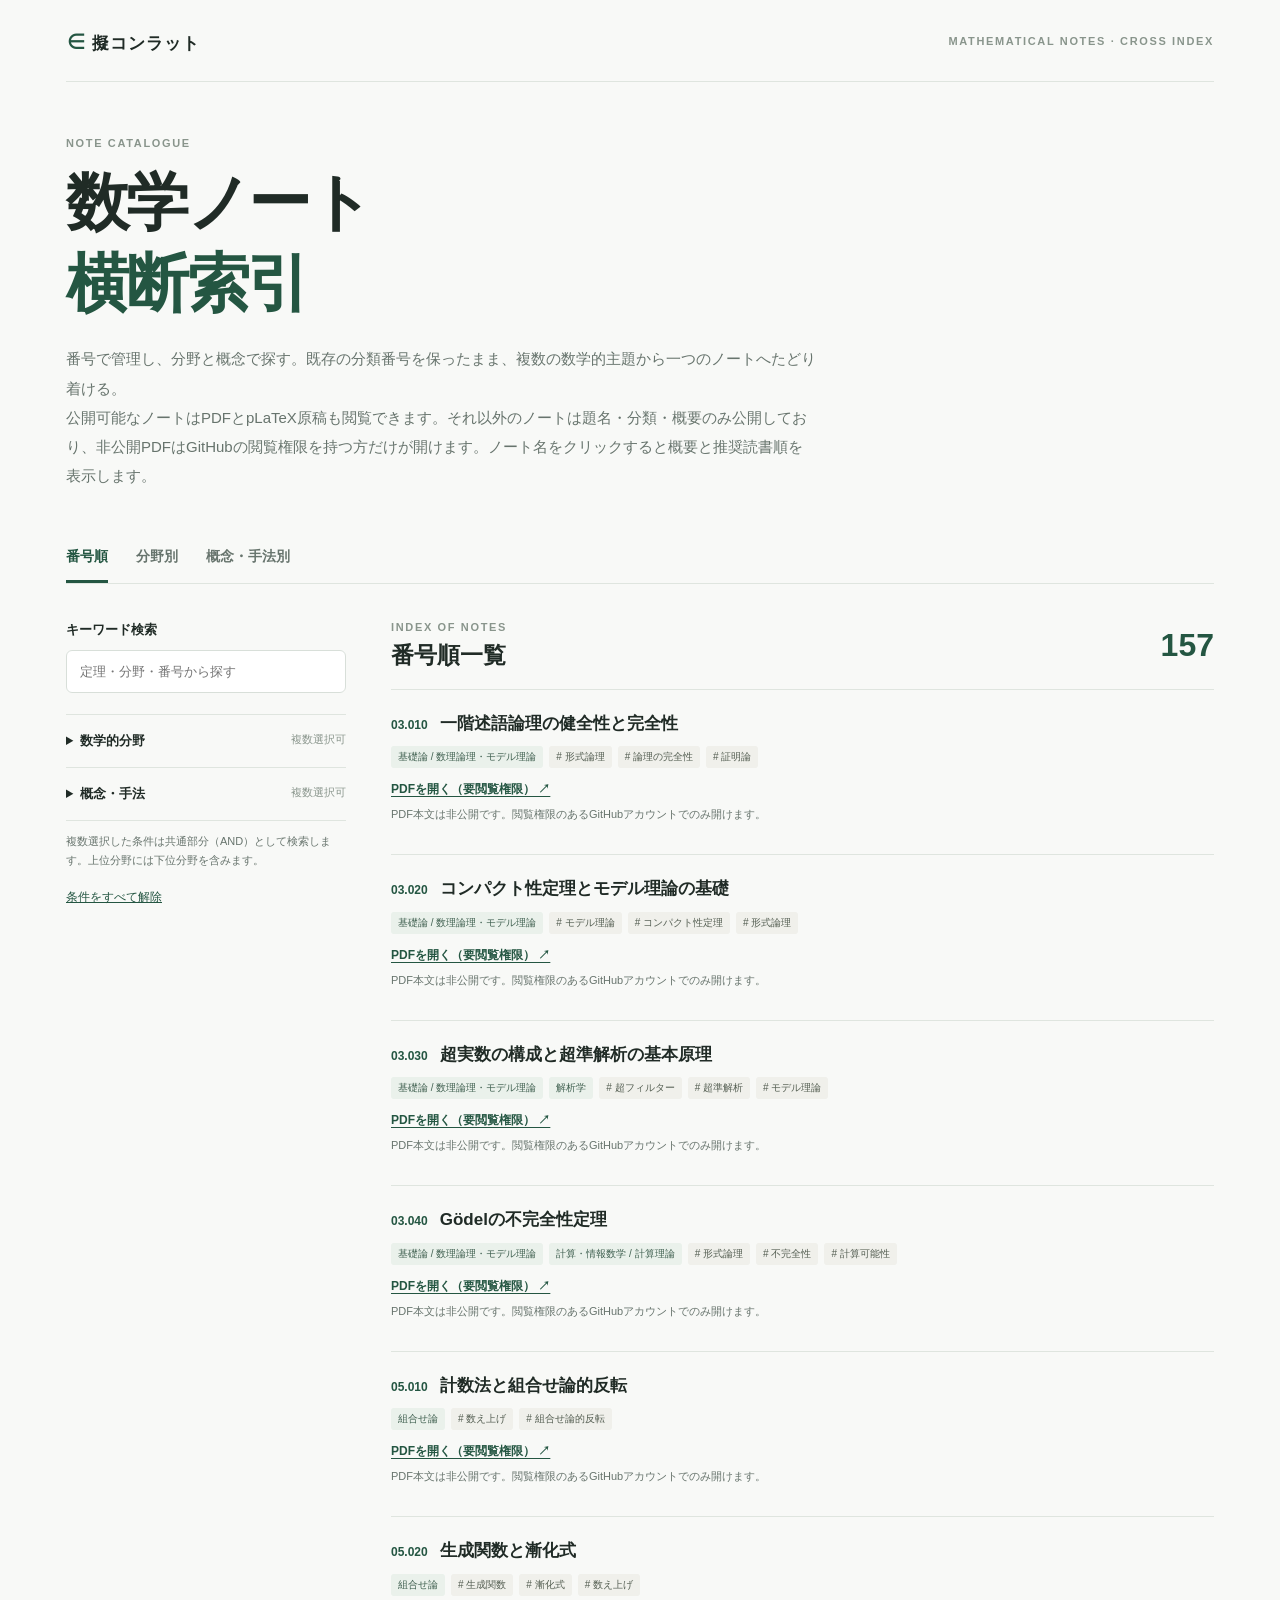
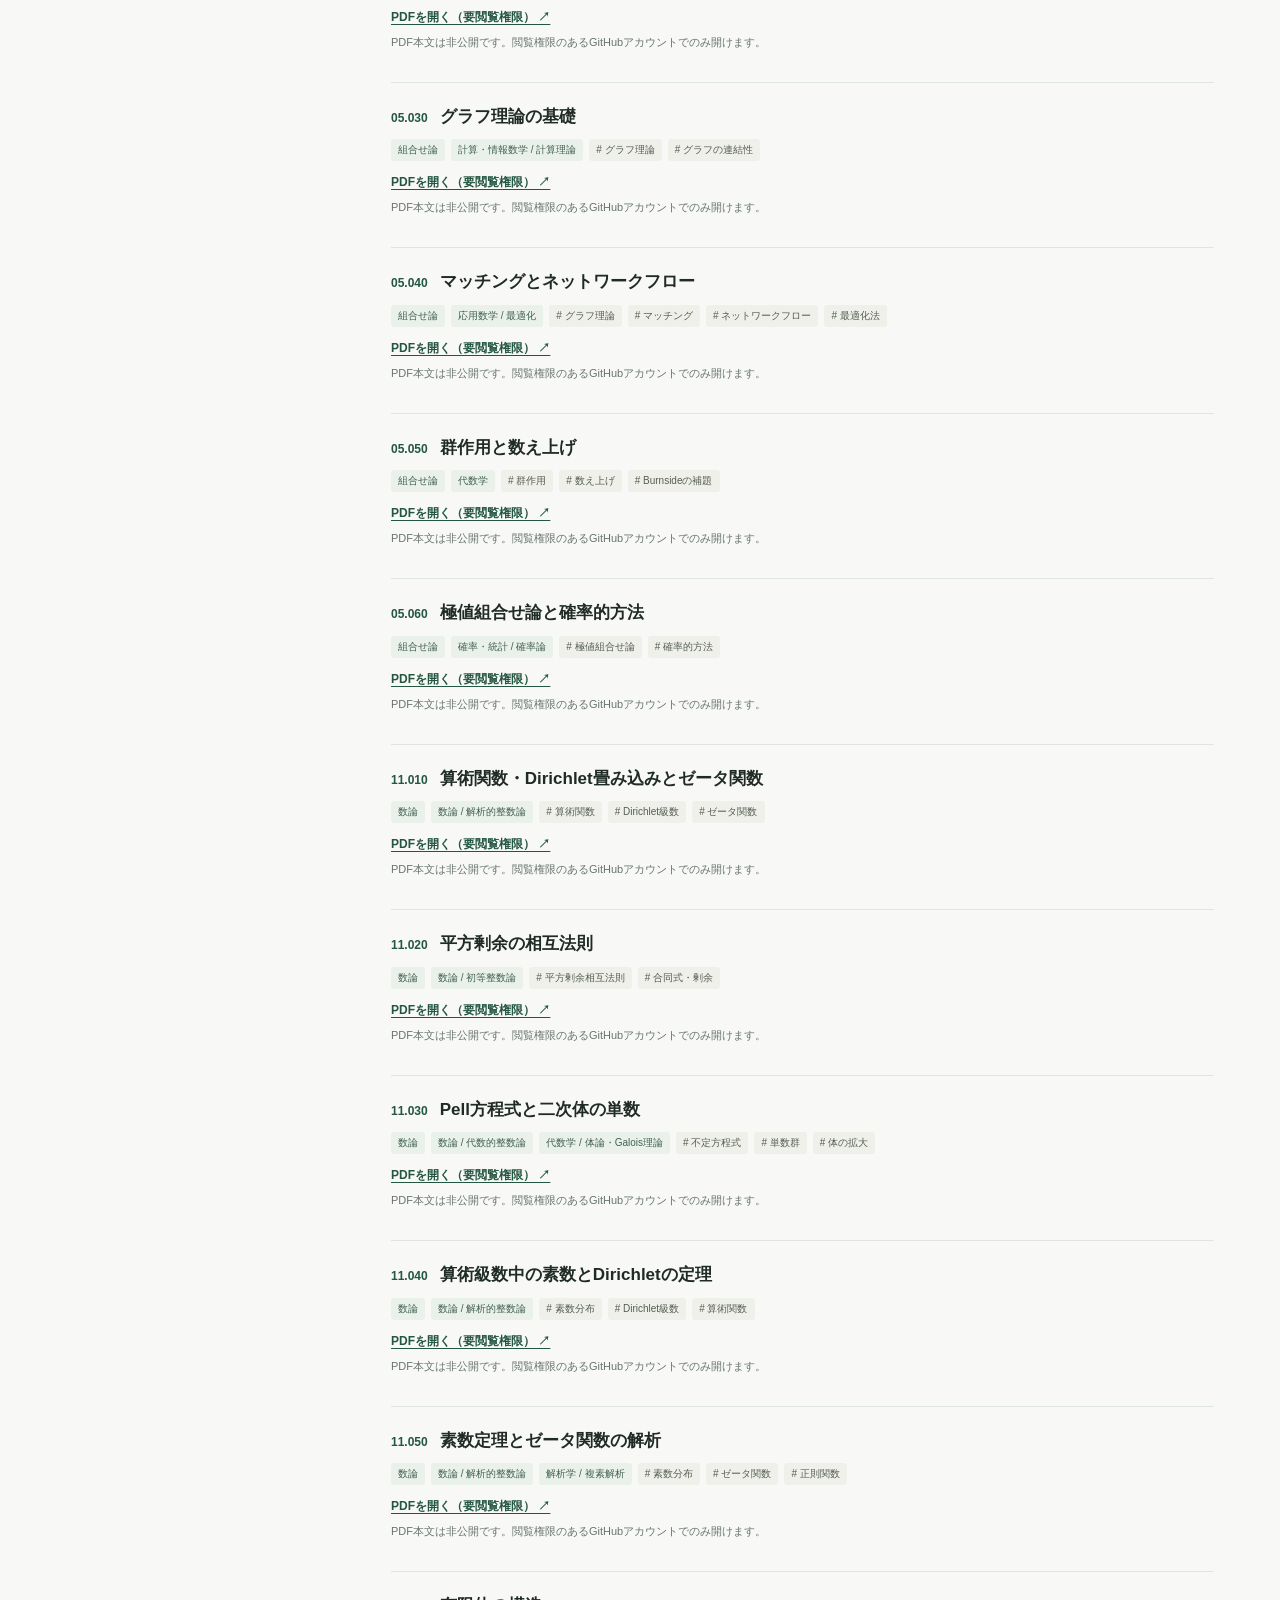
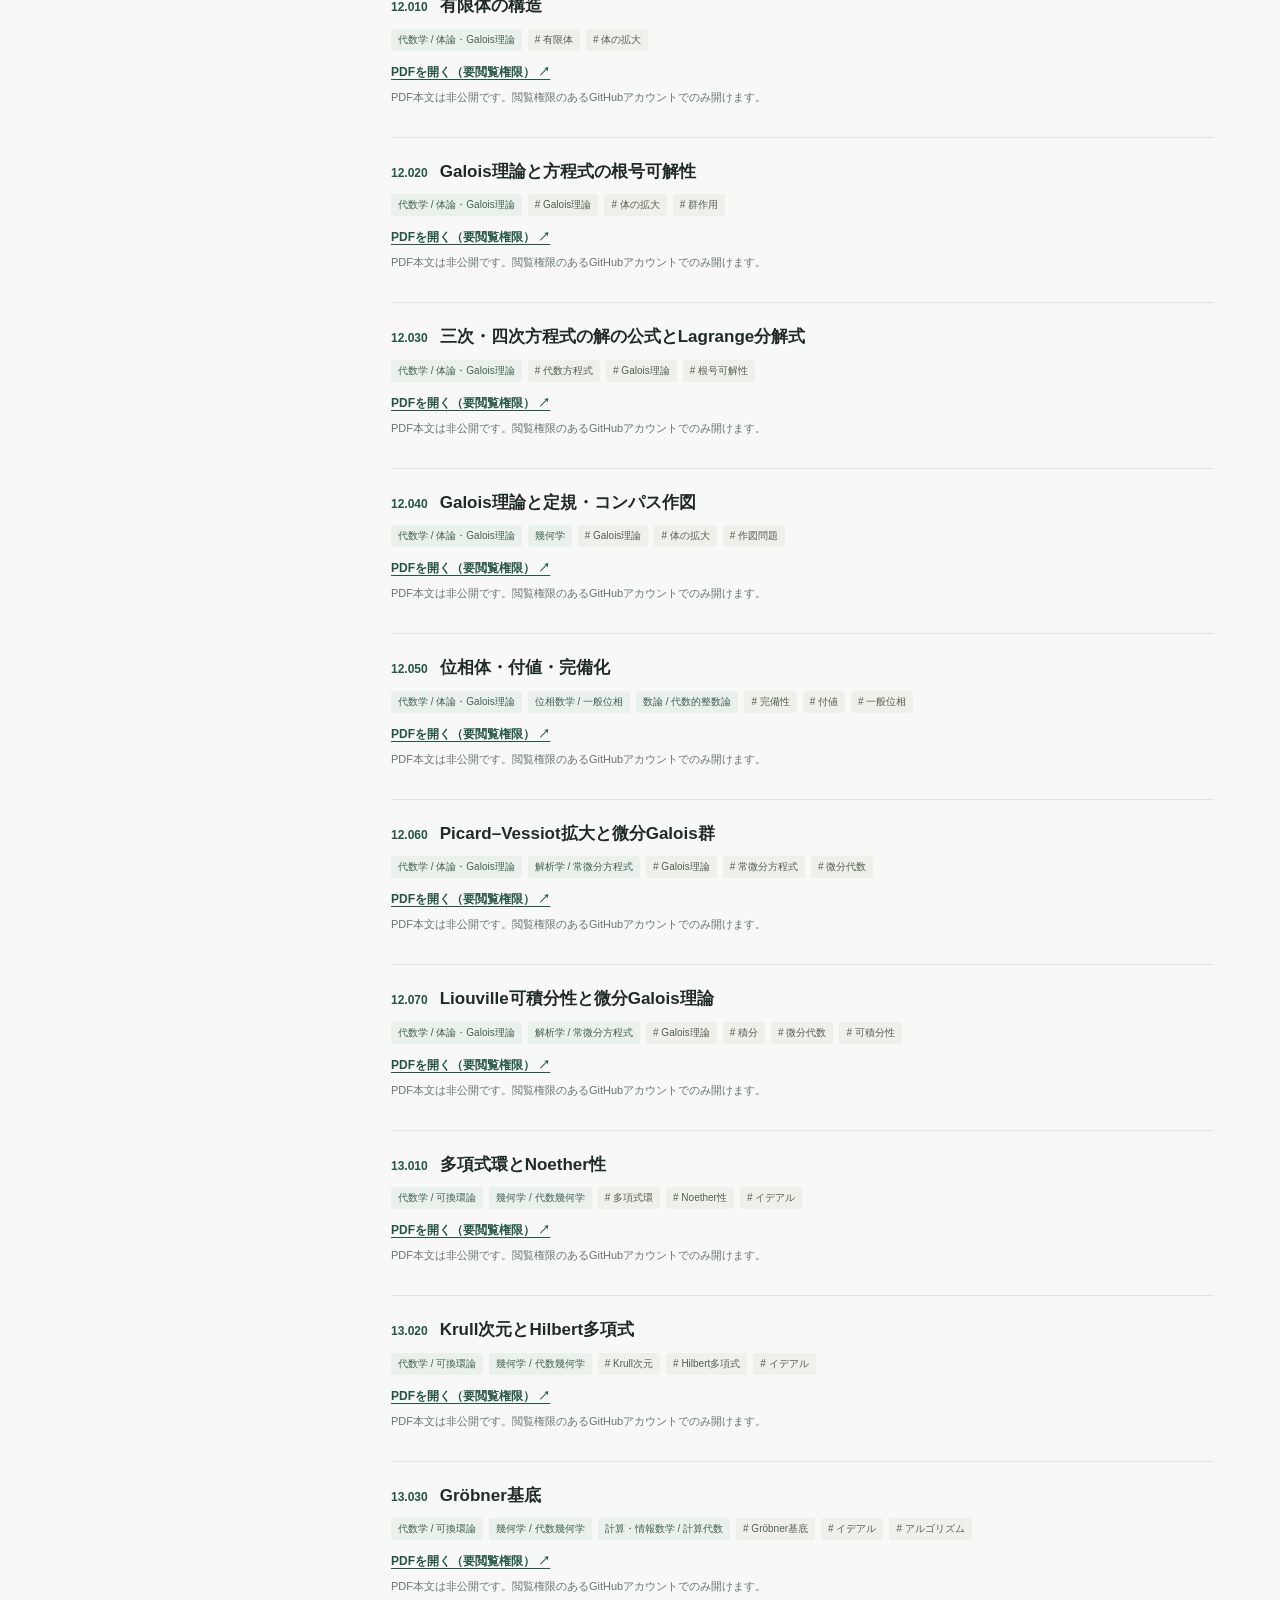
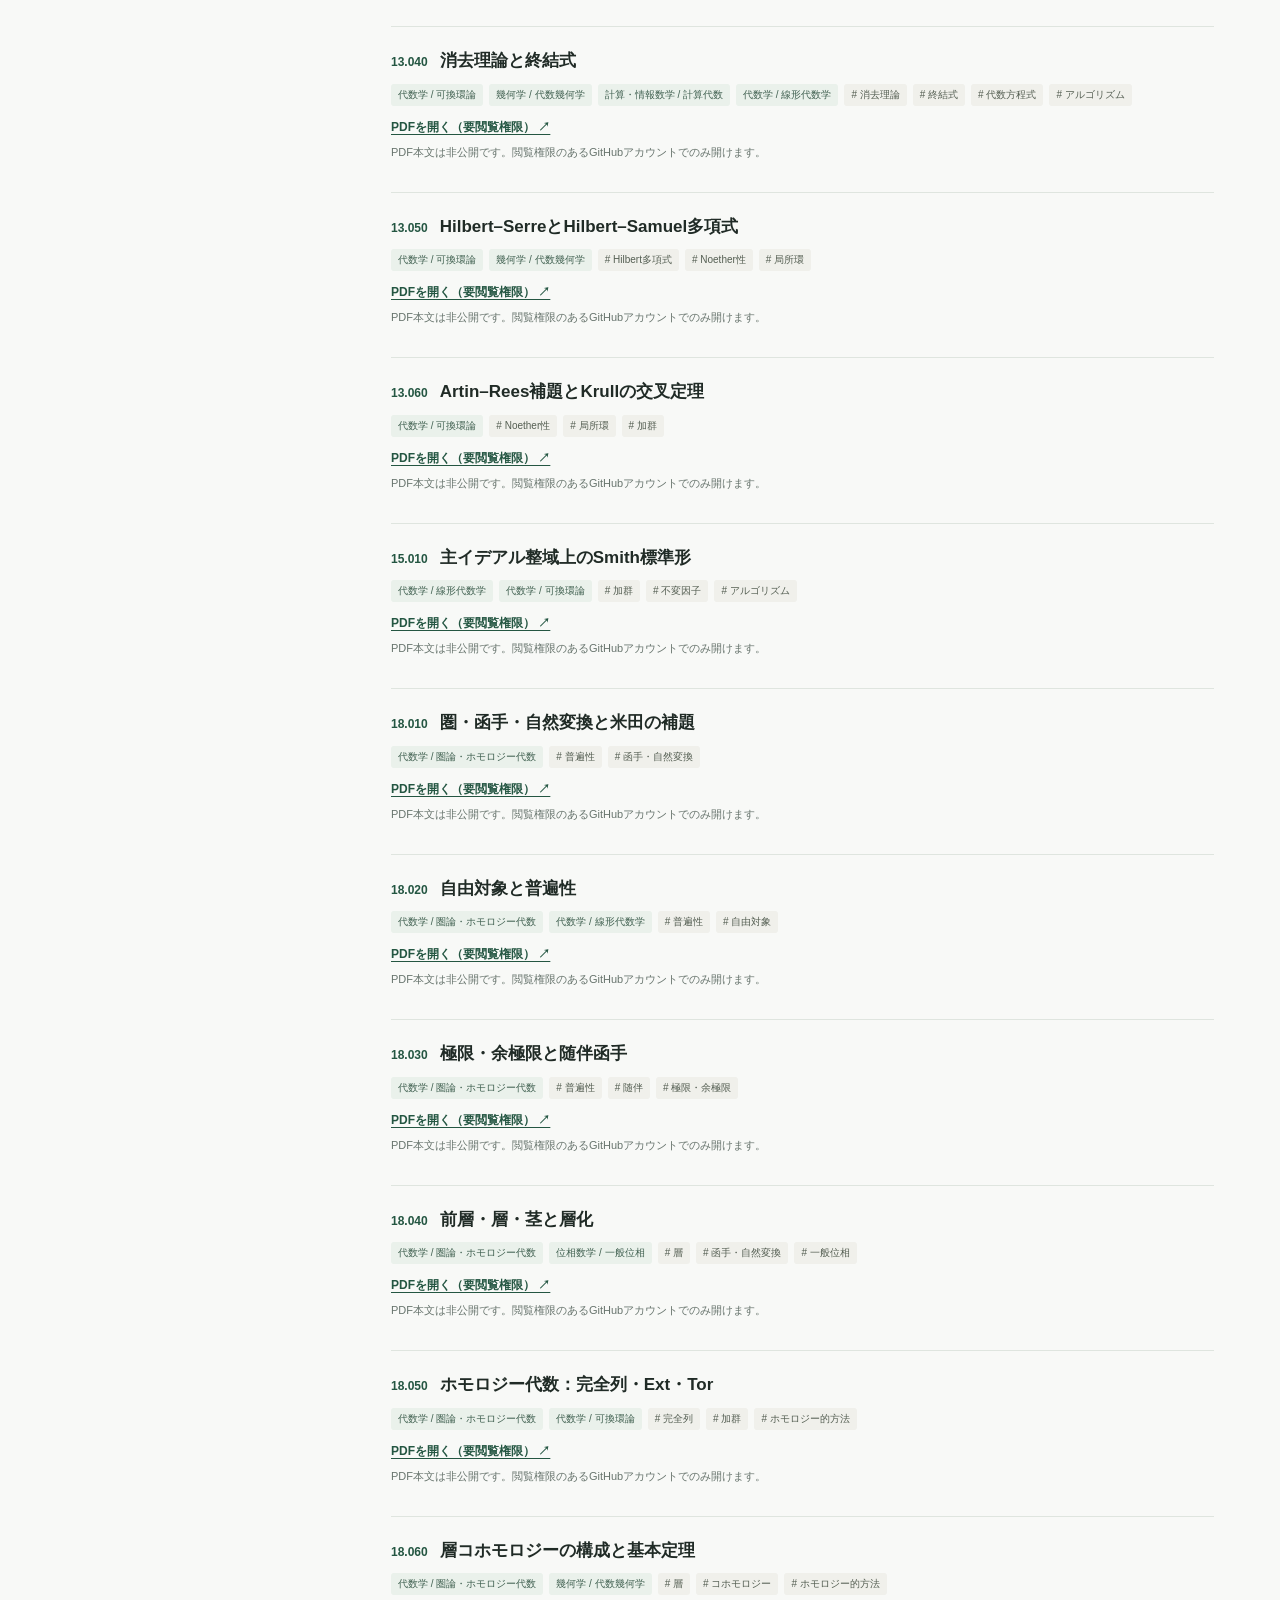
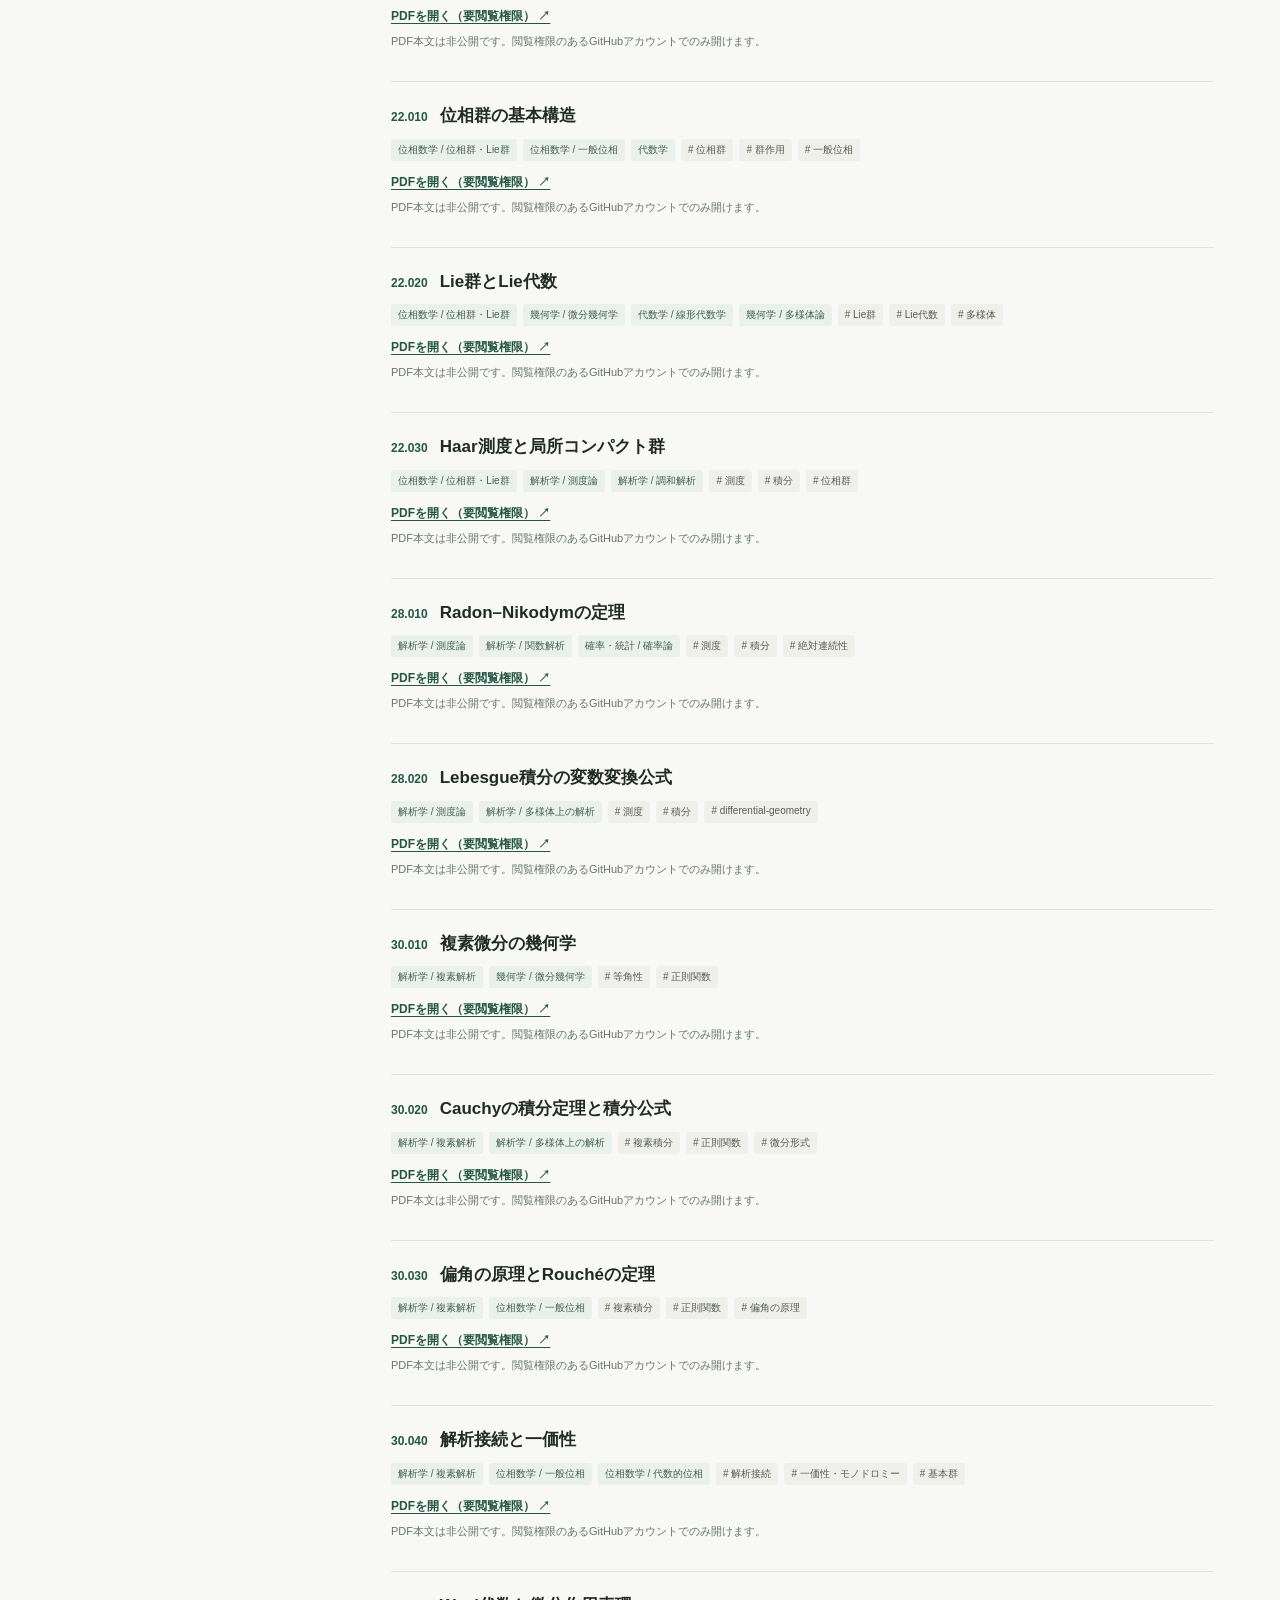
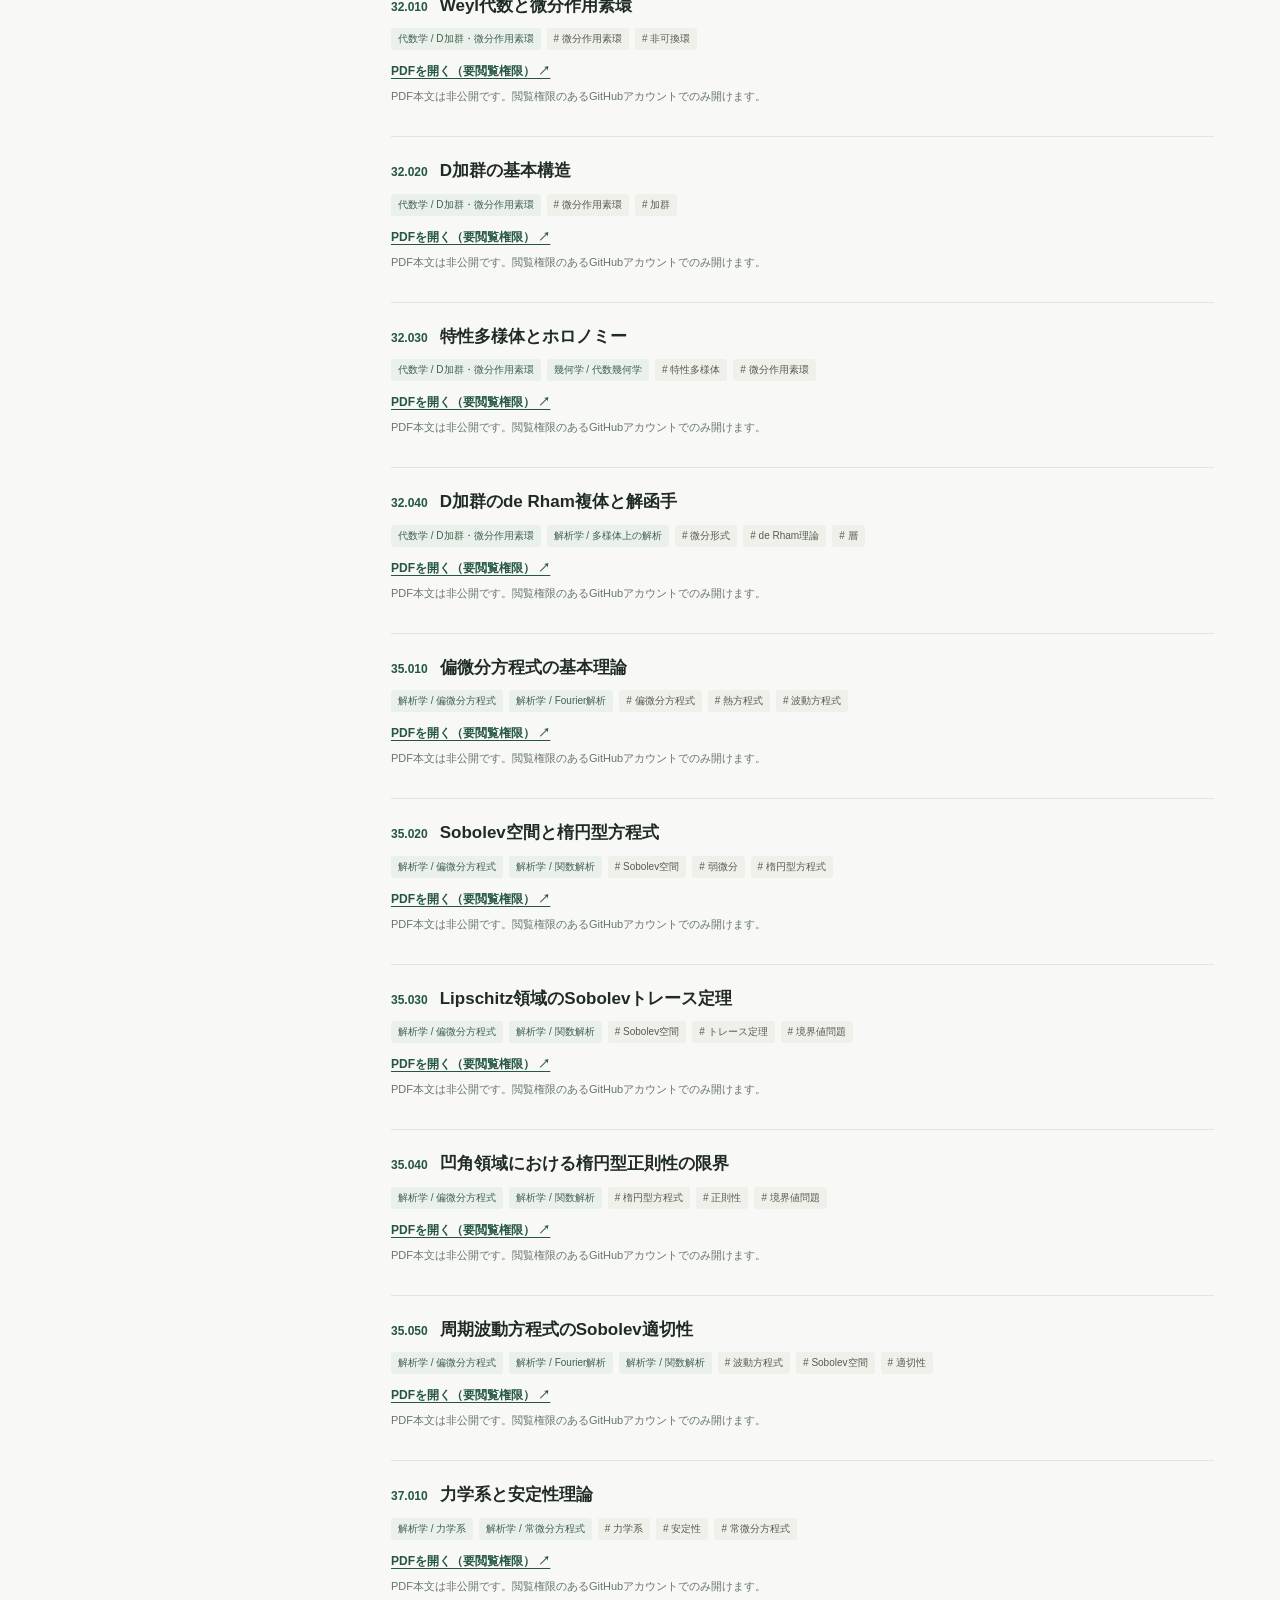
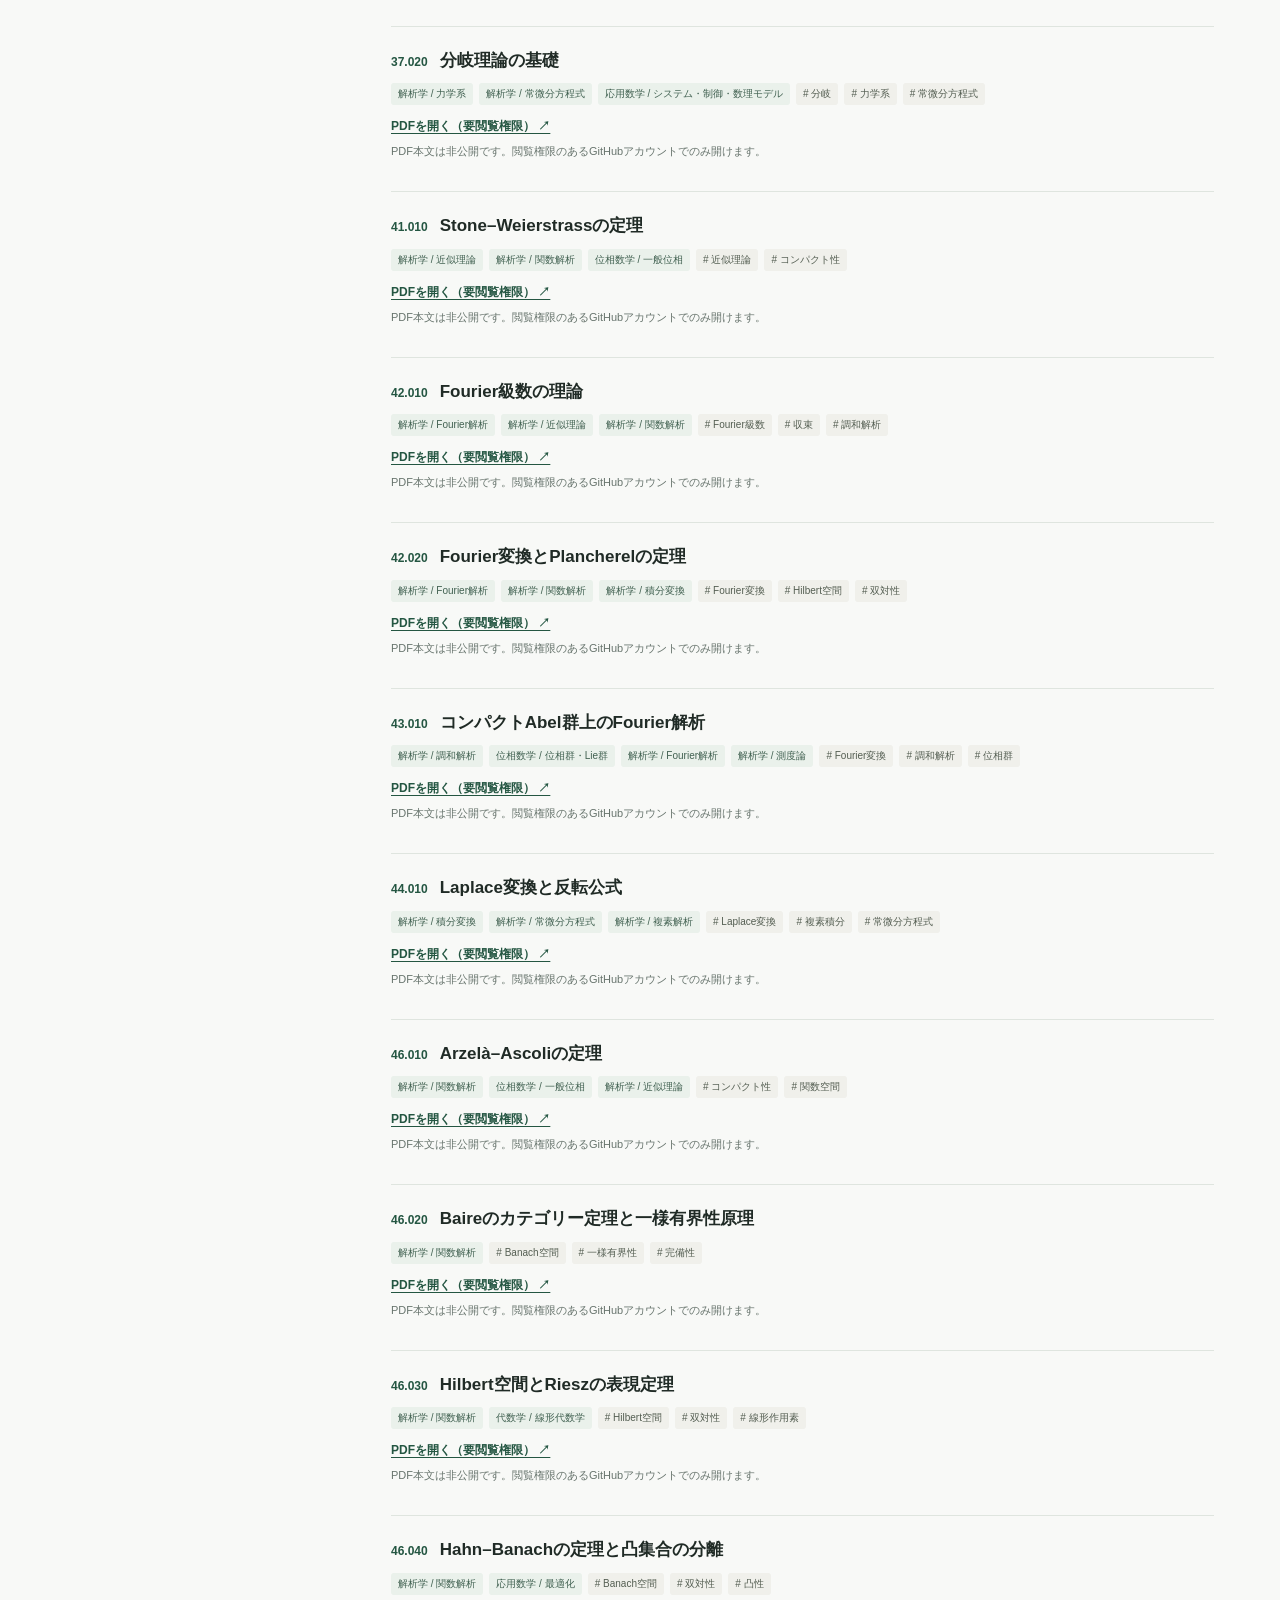
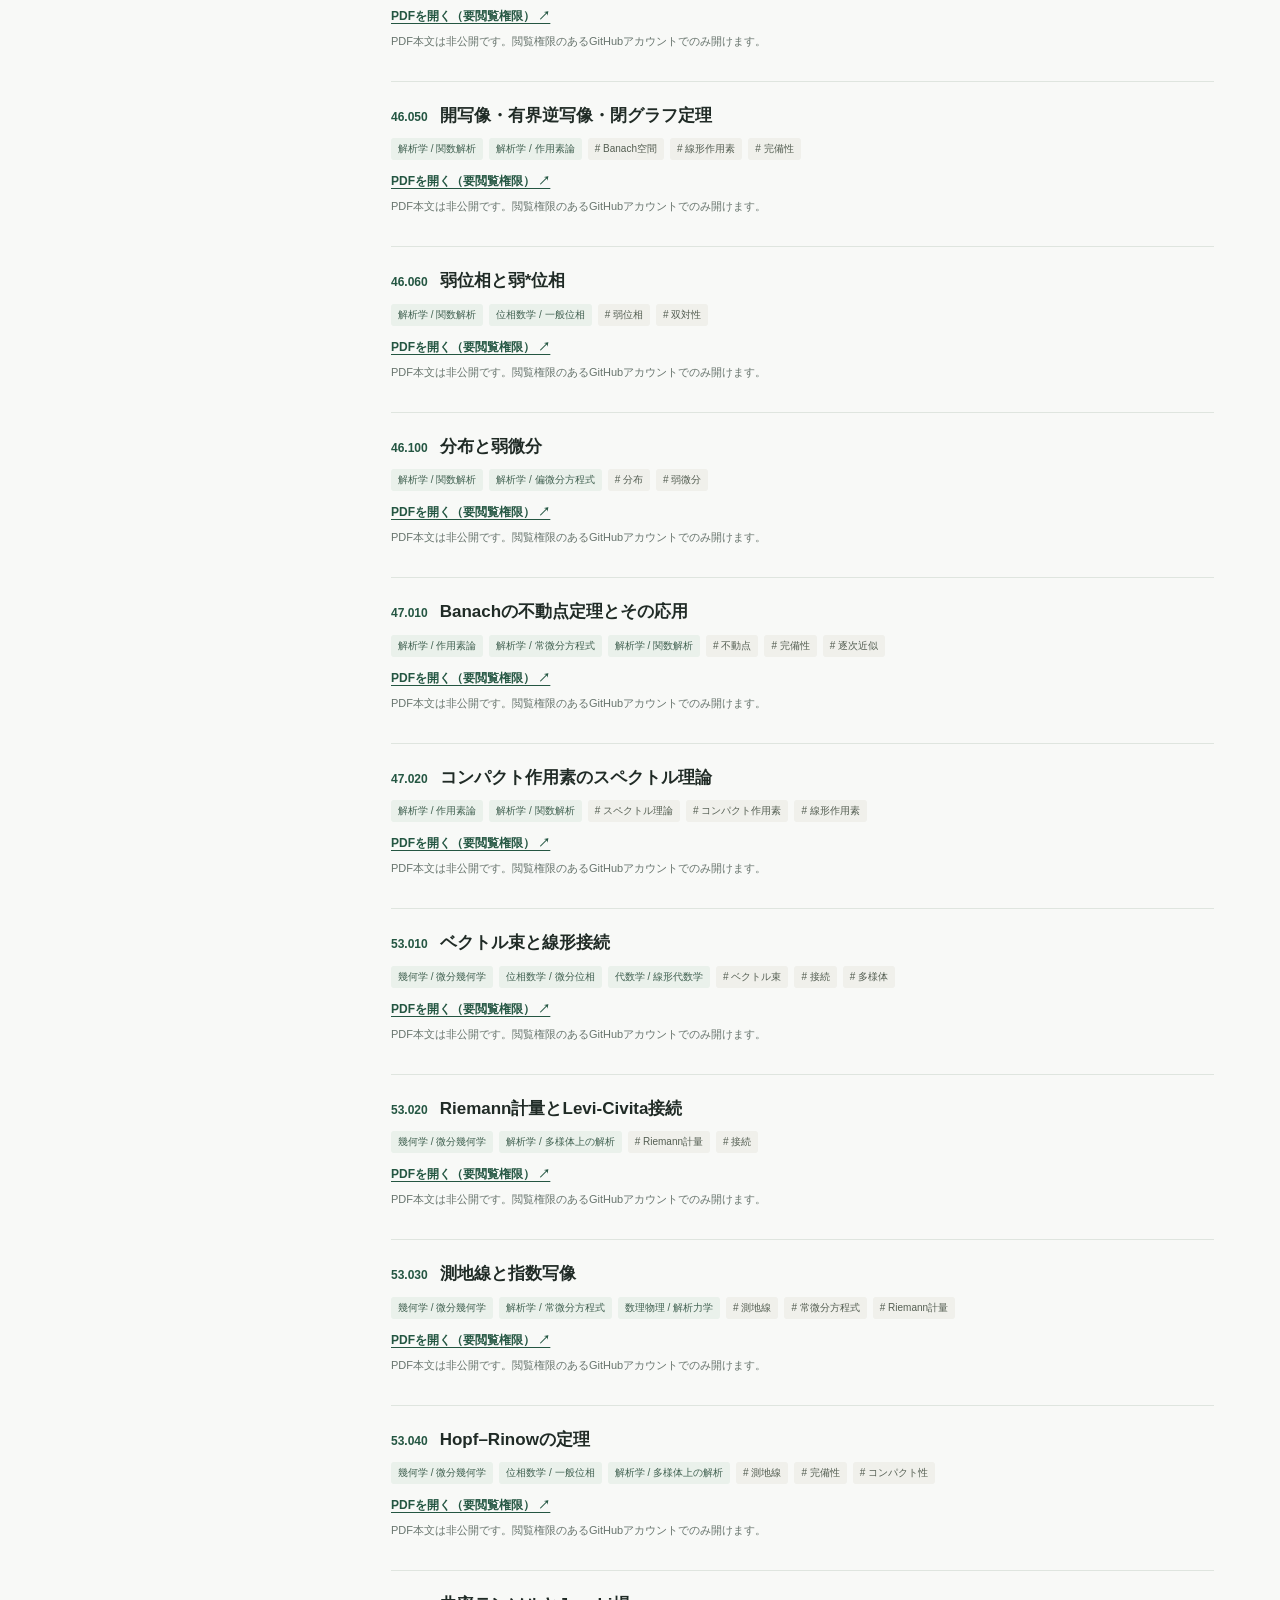
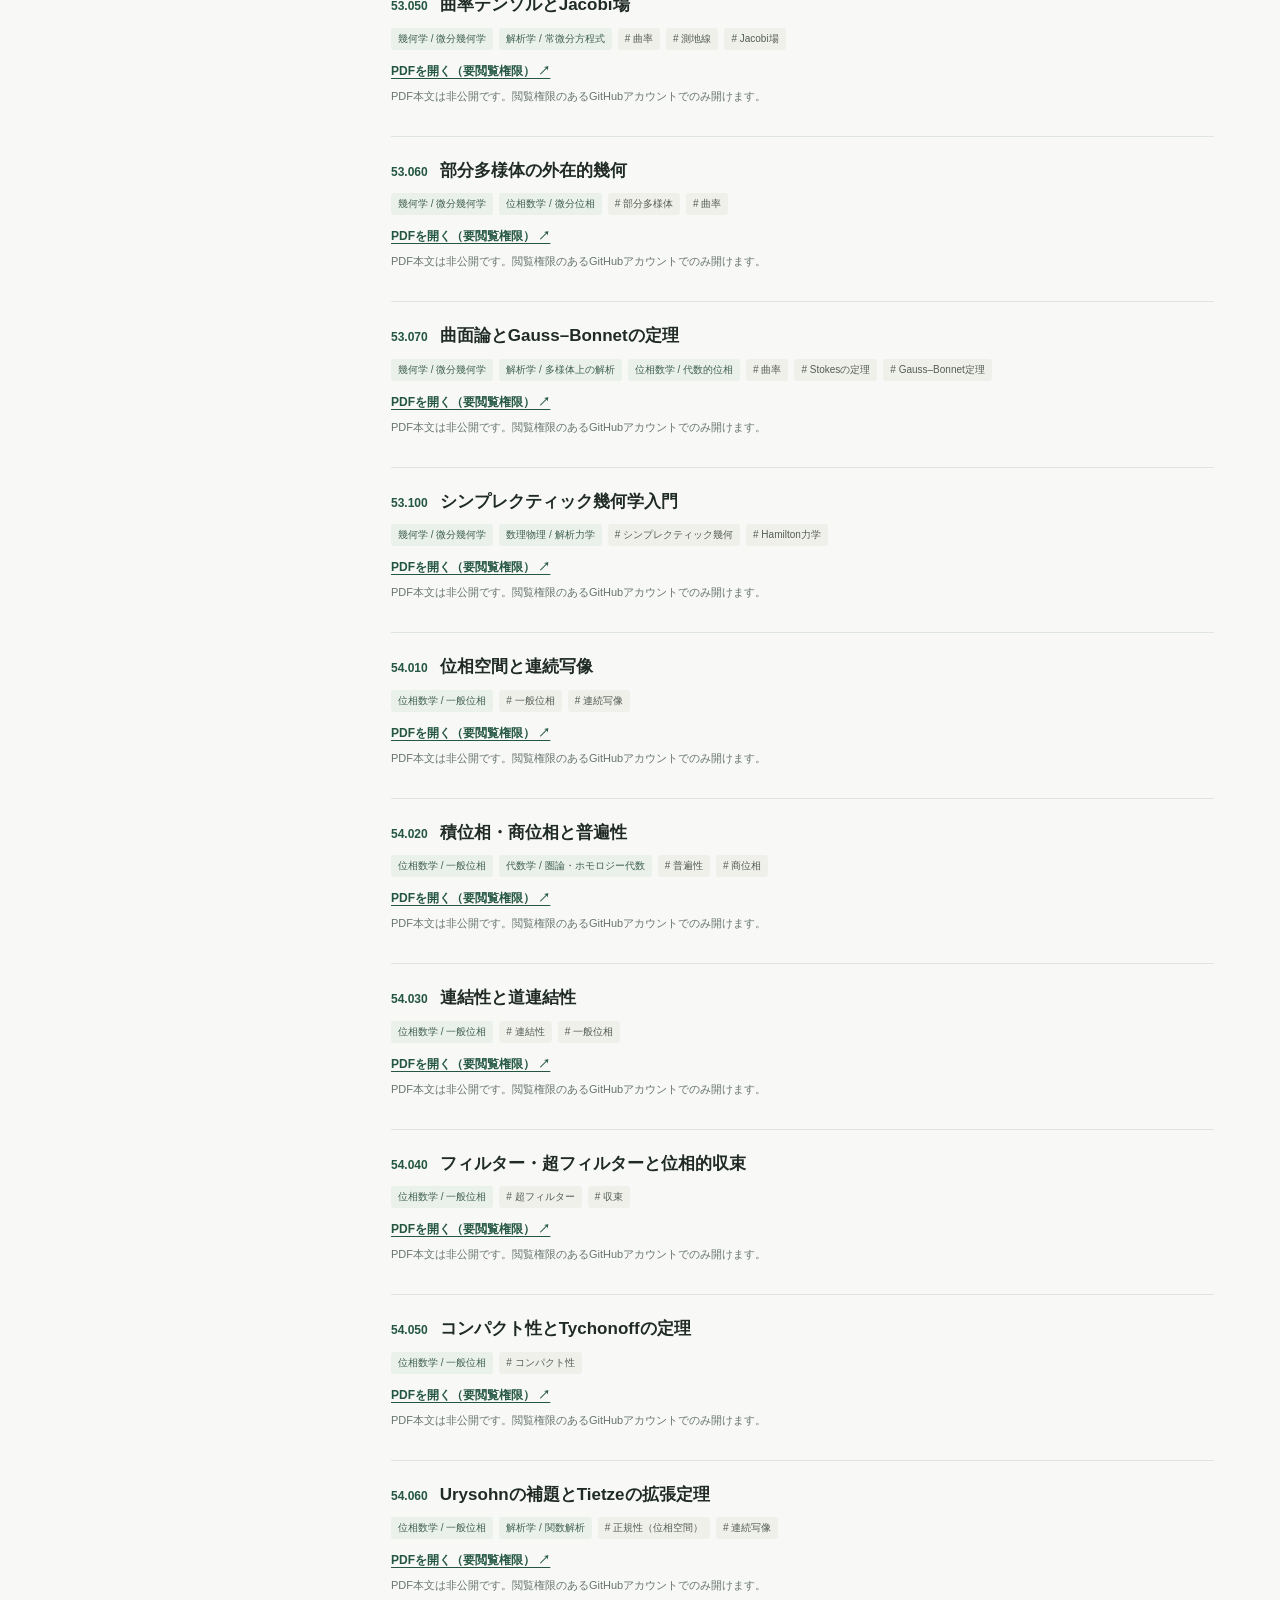
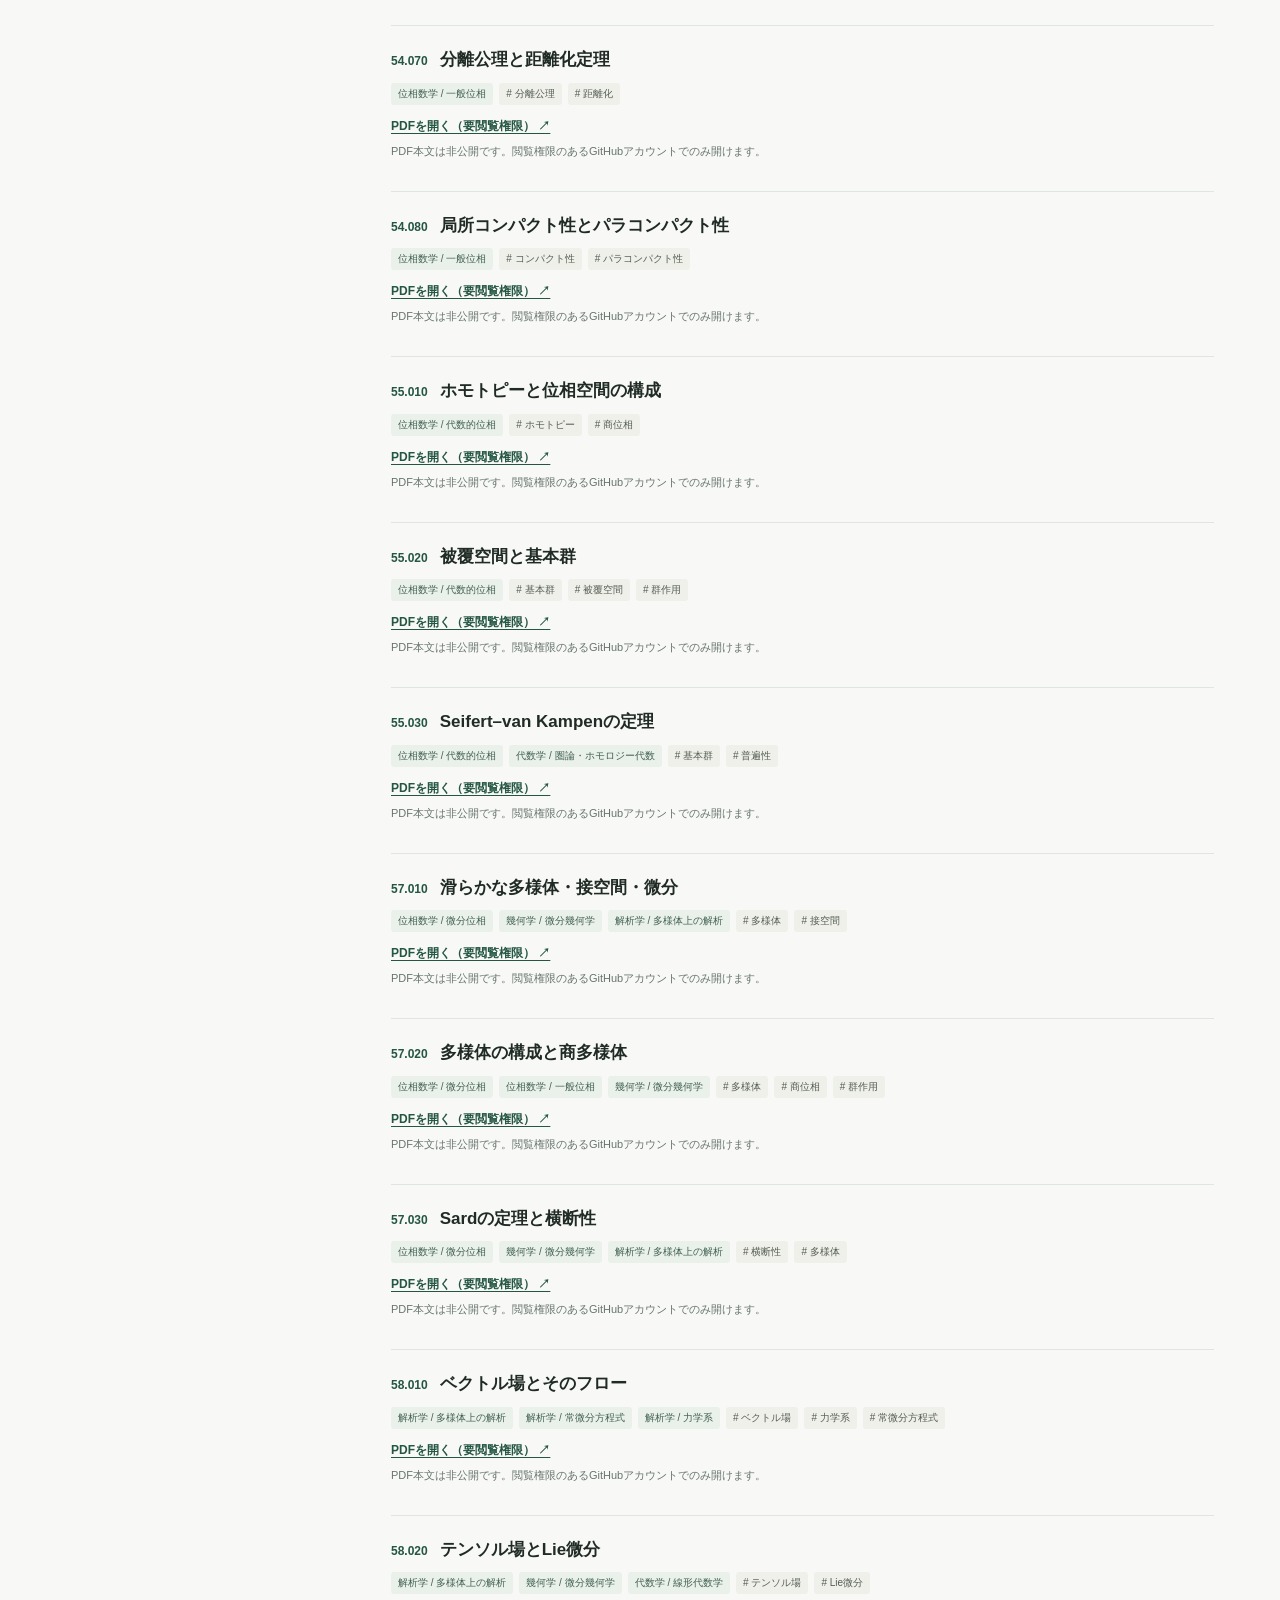
==== commit 7f939afd: "Integrate selective public pLaTeX builds into giconrad search site" ====
--- a/index.html
+++ b/index.html
@@ -7,7 +7,7 @@
 <header><a class="brand" href="./"><span>∈</span> 擬コンラット</a><small>MATHEMATICAL NOTES · CROSS INDEX</small></header>
 <main><section class="hero"><div class="eyebrow">NOTE CATALOGUE</div>
 <h1>数学ノート<br><em>横断索引</em></h1>
-<p>番号で管理し、分野と概念で探す。既存の分類番号を保ったまま、複数の数学的主題から一つのノートへたどり着ける。</p><p>公開版には題名と分類情報のみを掲載しています。数学ノート本文・PDF・pLaTeX原稿は公開していません。 ノート名をクリックすると概要と推奨読書順を表示します。PDFリンクはGitHubの閲覧権限を持つ方だけが開けます。</p>
+<p>番号で管理し、分野と概念で探す。既存の分類番号を保ったまま、複数の数学的主題から一つのノートへたどり着ける。</p><p>公開可能なノートはPDFとpLaTeX原稿も閲覧できます。それ以外のノートは題名・分類・概要のみ公開しており、非公開PDFはGitHubの閲覧権限を持つ方だけが開けます。ノート名をクリックすると概要と推奨読書順を表示します。</p>
 </section>
 <nav class="tabs" aria-label="索引の表示方法">
 <button type="button" data-view="number" aria-pressed="true" class="active">番号順</button>
--- a/assets/style.css
+++ b/assets/style.css
@@ -62,3 +62,12 @@
 #noteStatus{color:var(--muted);font-size:13px}
 @media(max-width:960px){.pathGrid{grid-template-columns:1fr}.pathCurrent{order:-1}.pathColumn .relList{grid-template-columns:repeat(2,minmax(0,1fr))}.breadcrumbs{margin-bottom:32px}}
 @media(max-width:610px){.noteMain{padding-top:25px}.noteOverview{padding:21px}.pathColumn .relList,.relatedGrid{grid-template-columns:1fr}.pathSection,.alsoRead{margin-top:45px}}
+
+/* GitHub Private PDF links: the URL is public, the file is permission protected. */
+.privatePdfPanel[hidden]{display:none}
+.privatePdfPanel{margin:-20px 0 35px;display:flex;flex-direction:column;align-items:flex-start;gap:10px}
+.privatePdfAction{display:inline-flex;align-items:center;background:var(--accent);color:#fff;border:1px solid var(--accent);border-radius:6px;text-decoration:none;font-size:13px;font-weight:720;padding:12px 17px;line-height:1.5}
+.privatePdfAction:hover{background:#173d2e;color:#fff}
+.privatePdfHint{max-width:780px;margin:0;font-size:12px;line-height:1.7;color:var(--muted)}
+.privatePdfCardLinks{font-size:12px;margin:12px 0 0;font-weight:690}
+.privatePdfCardLinks a{color:var(--accent);text-underline-offset:3px}
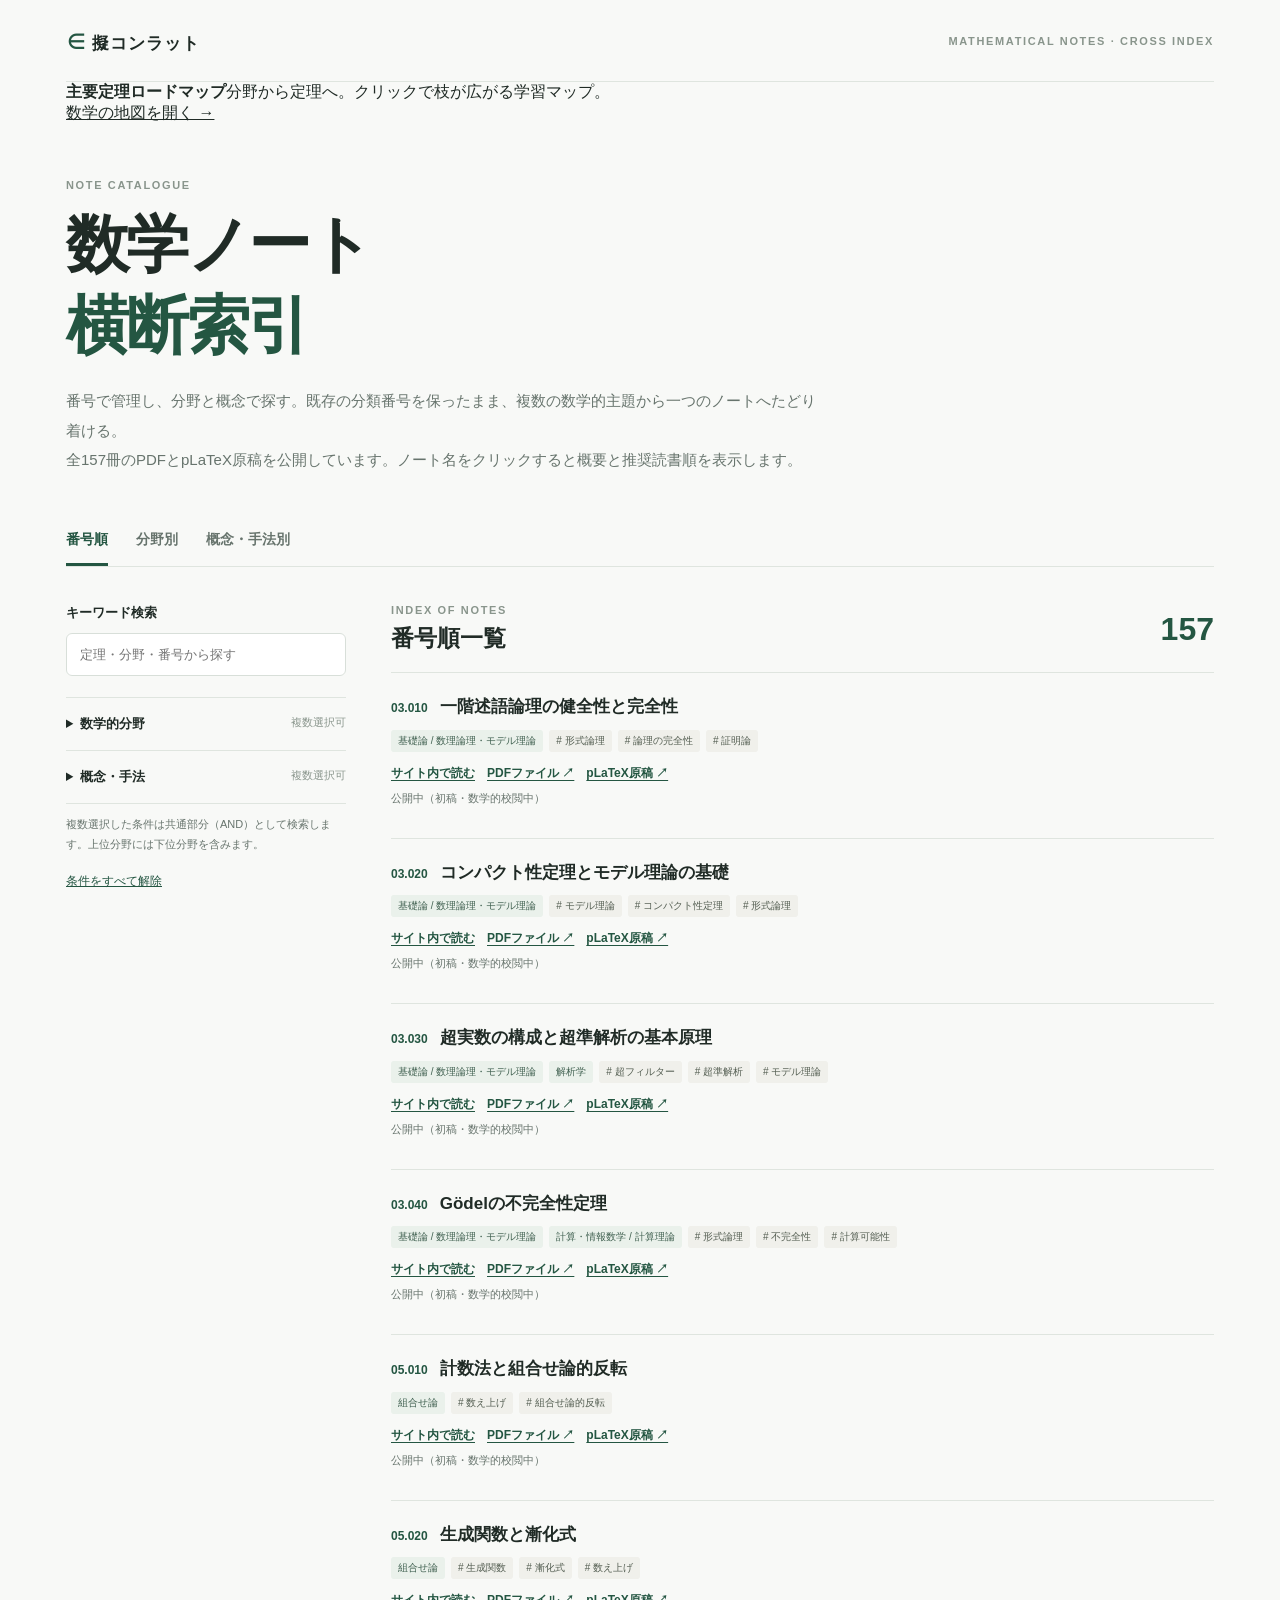
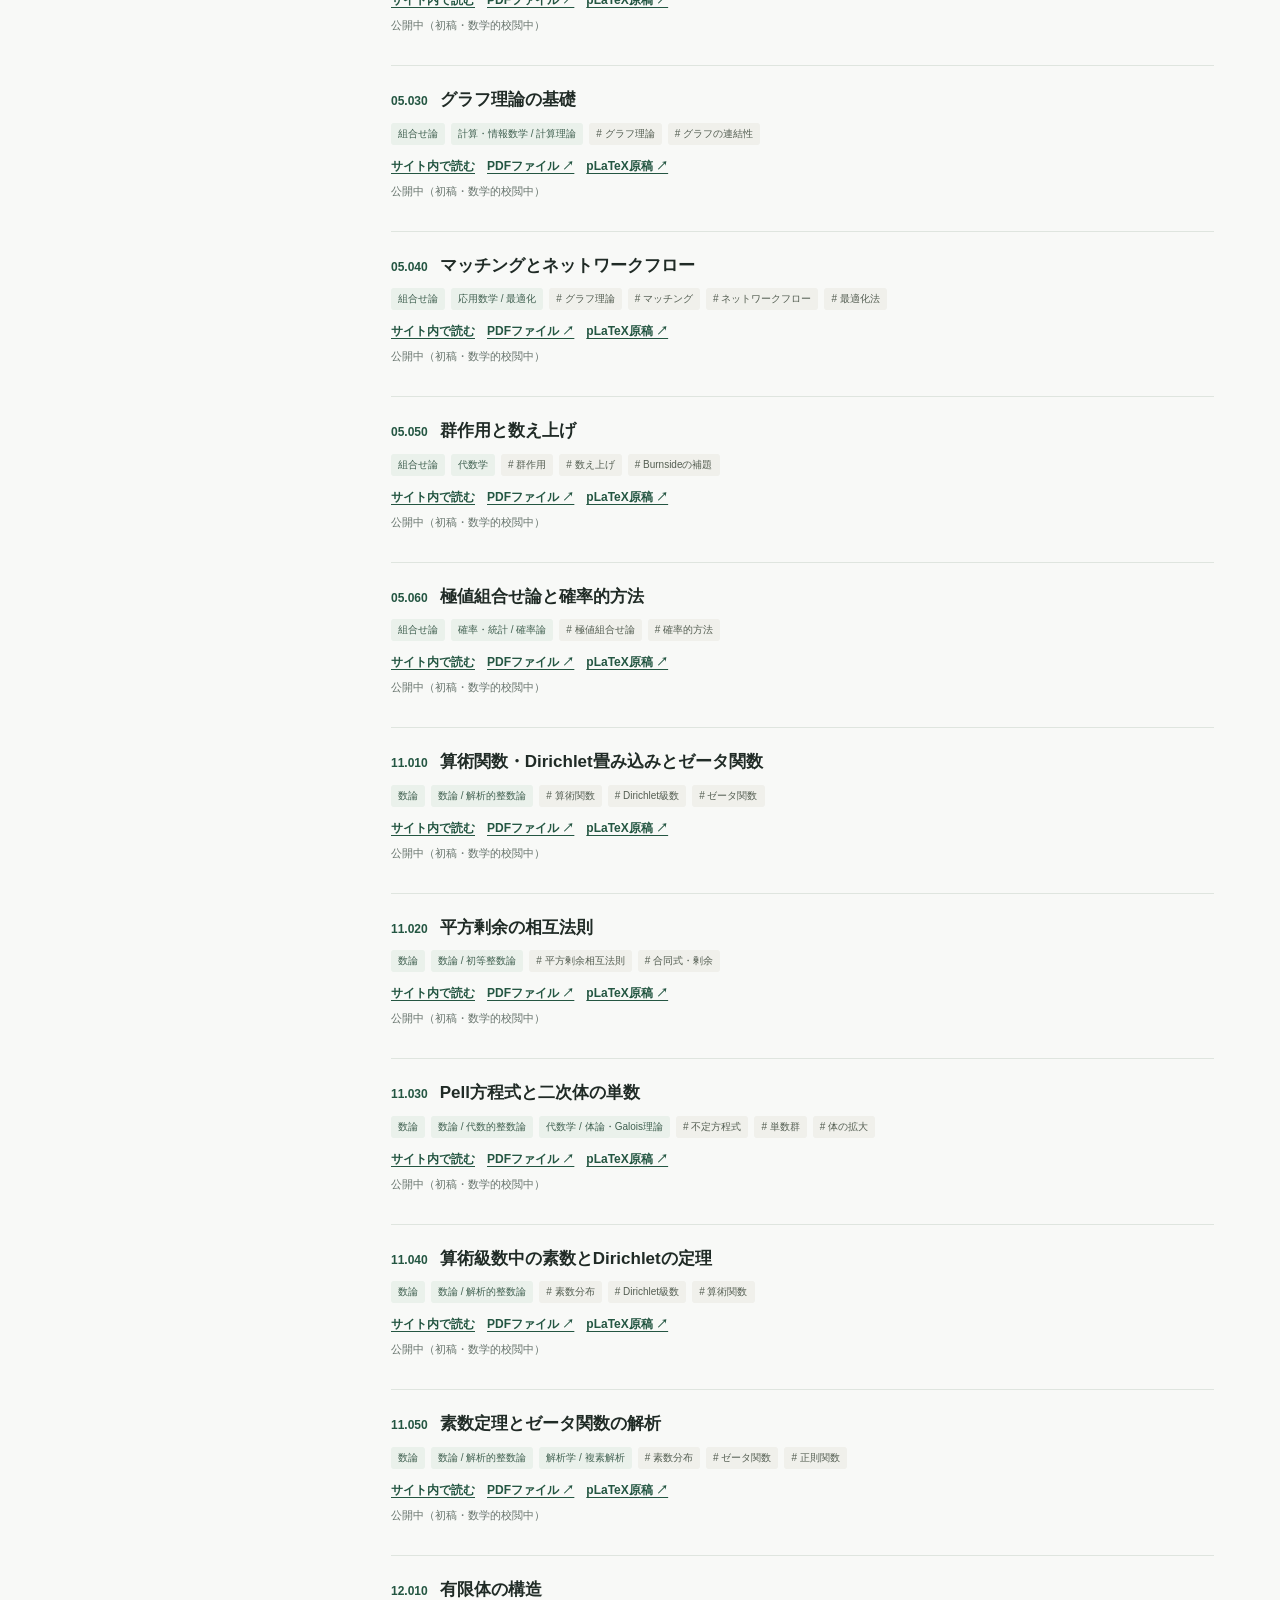
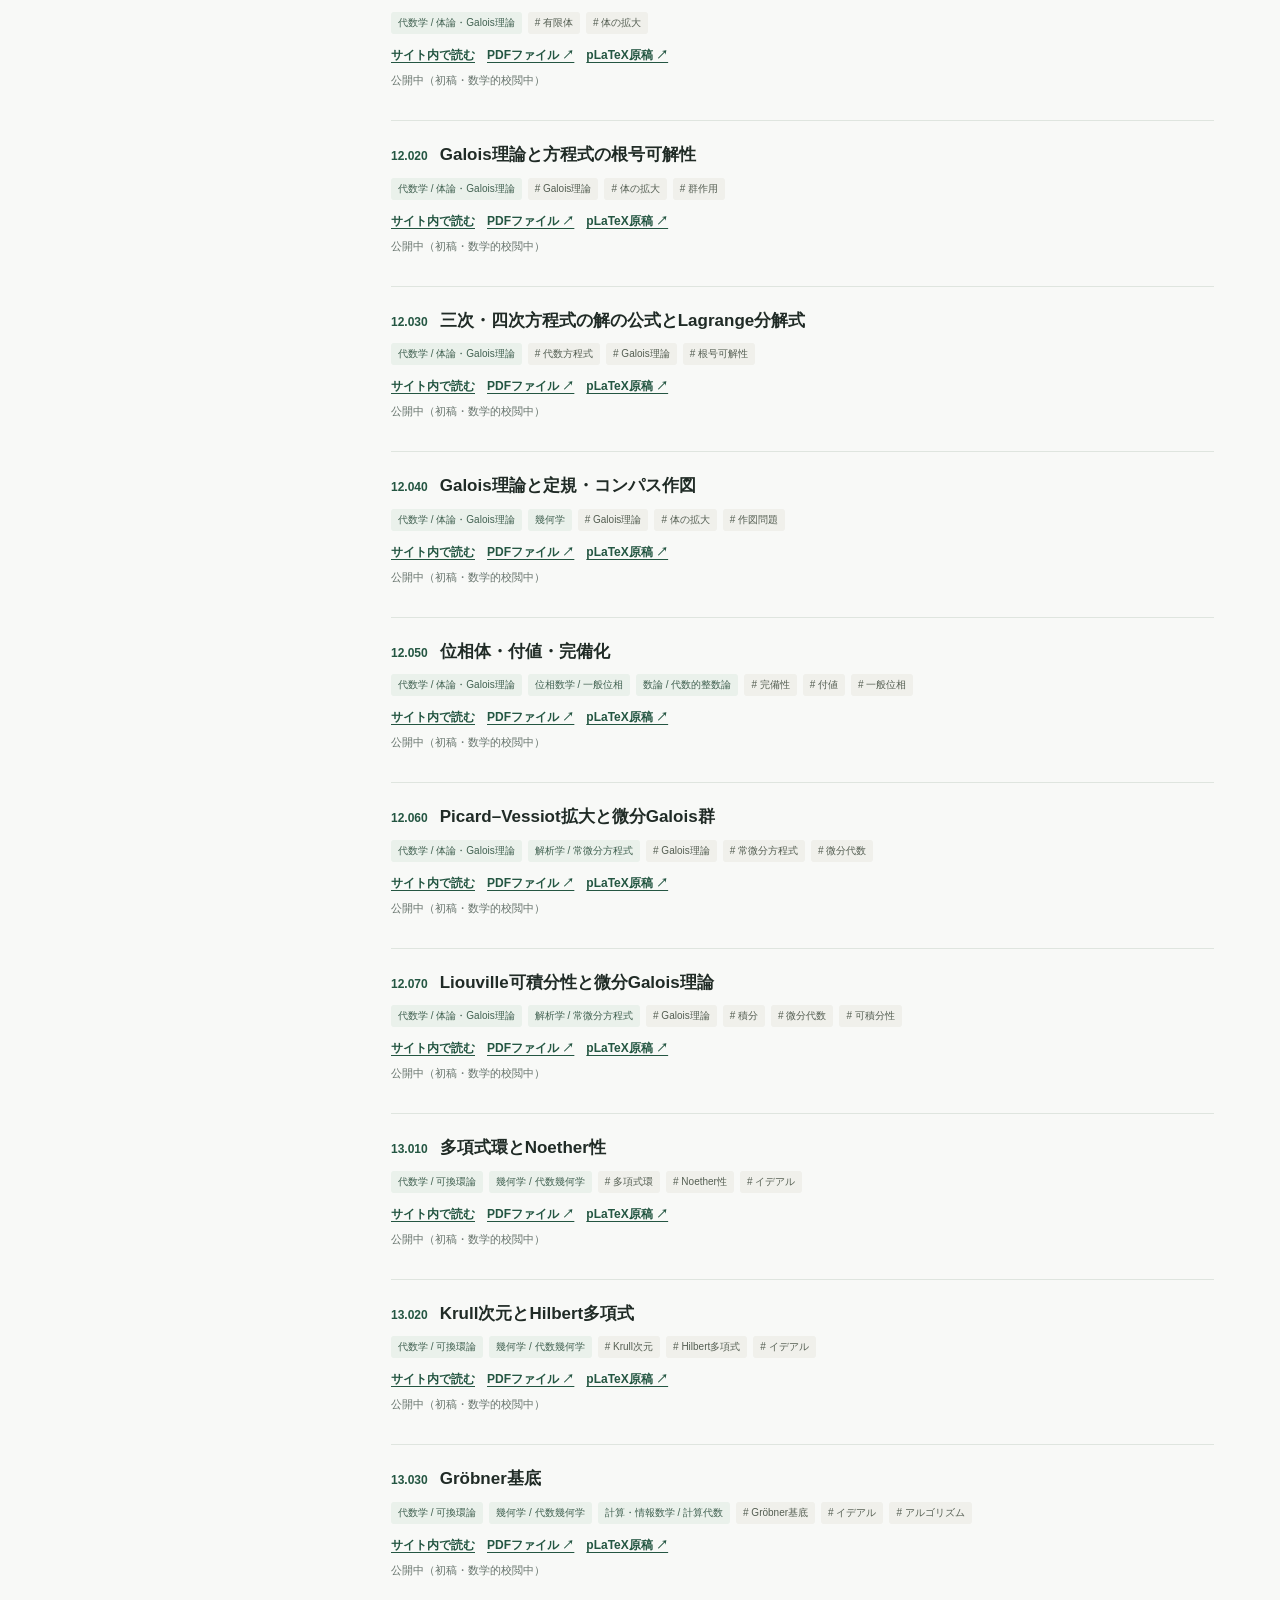
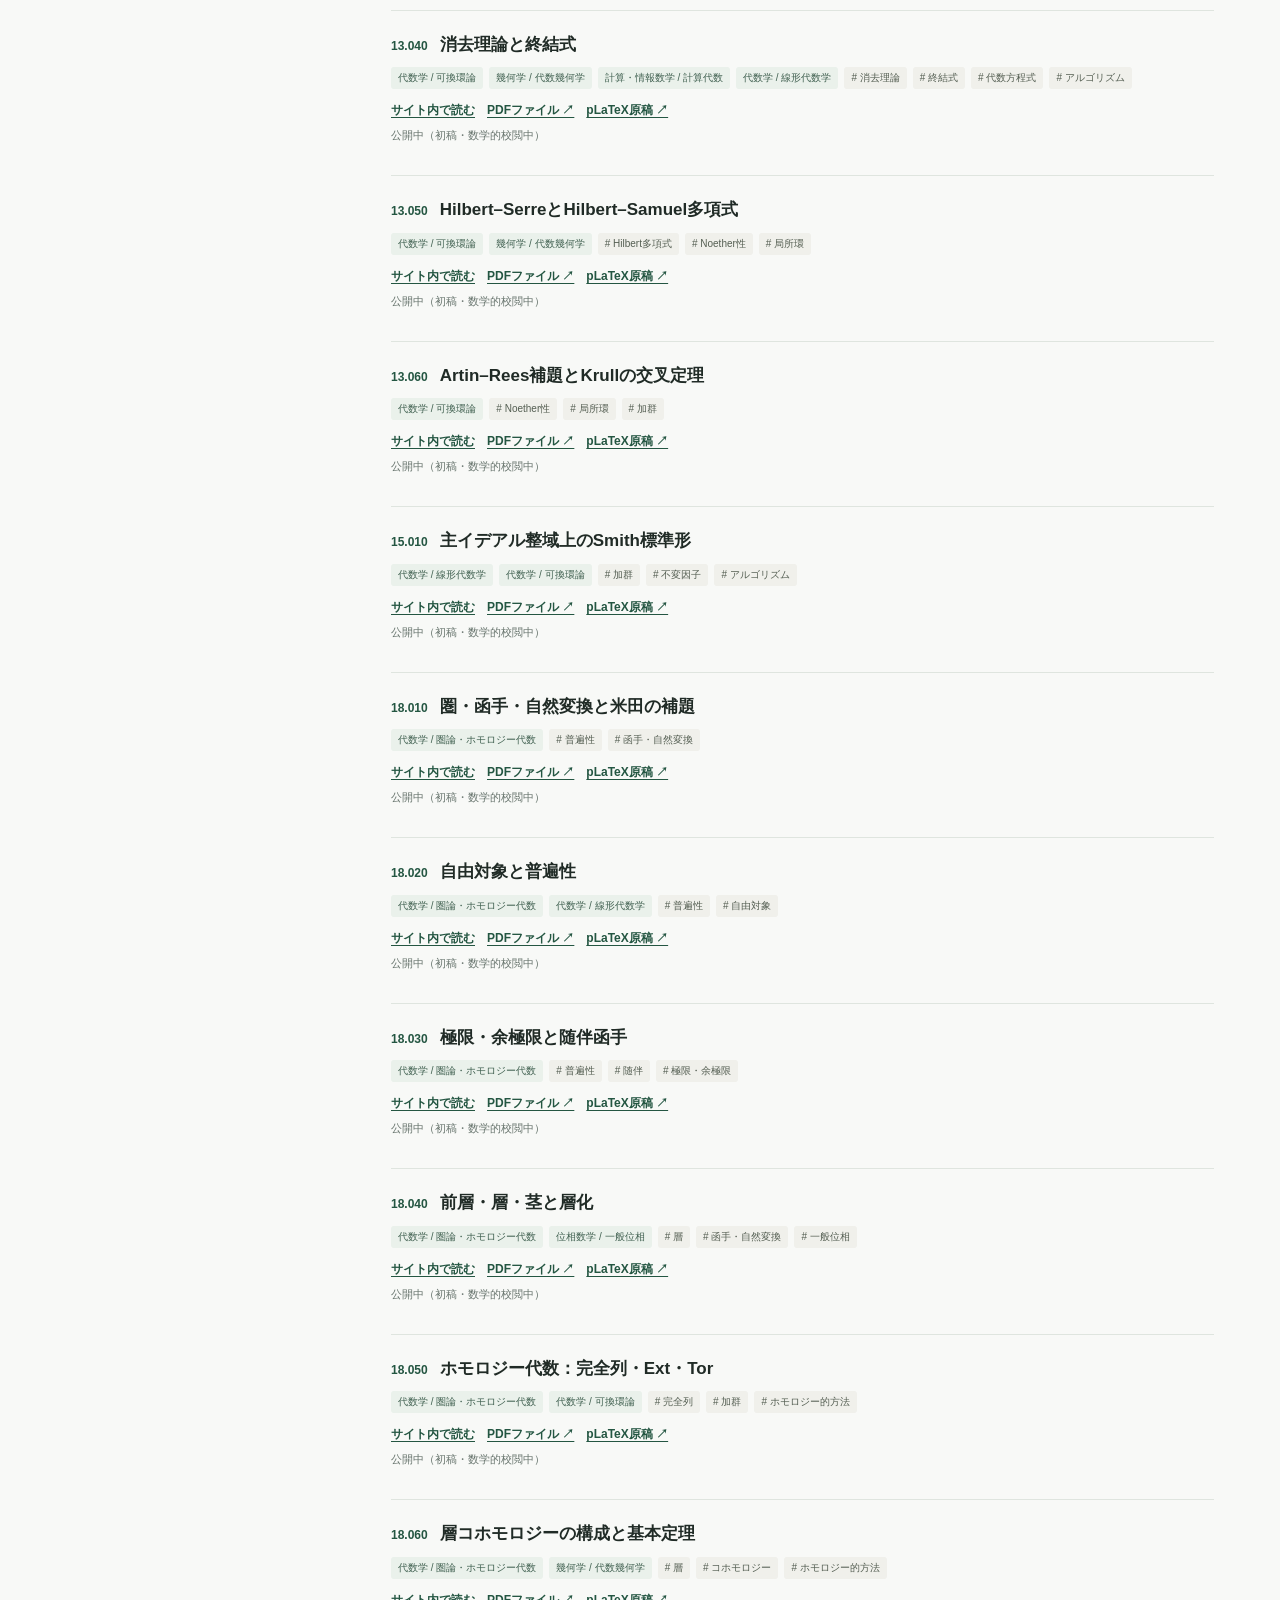
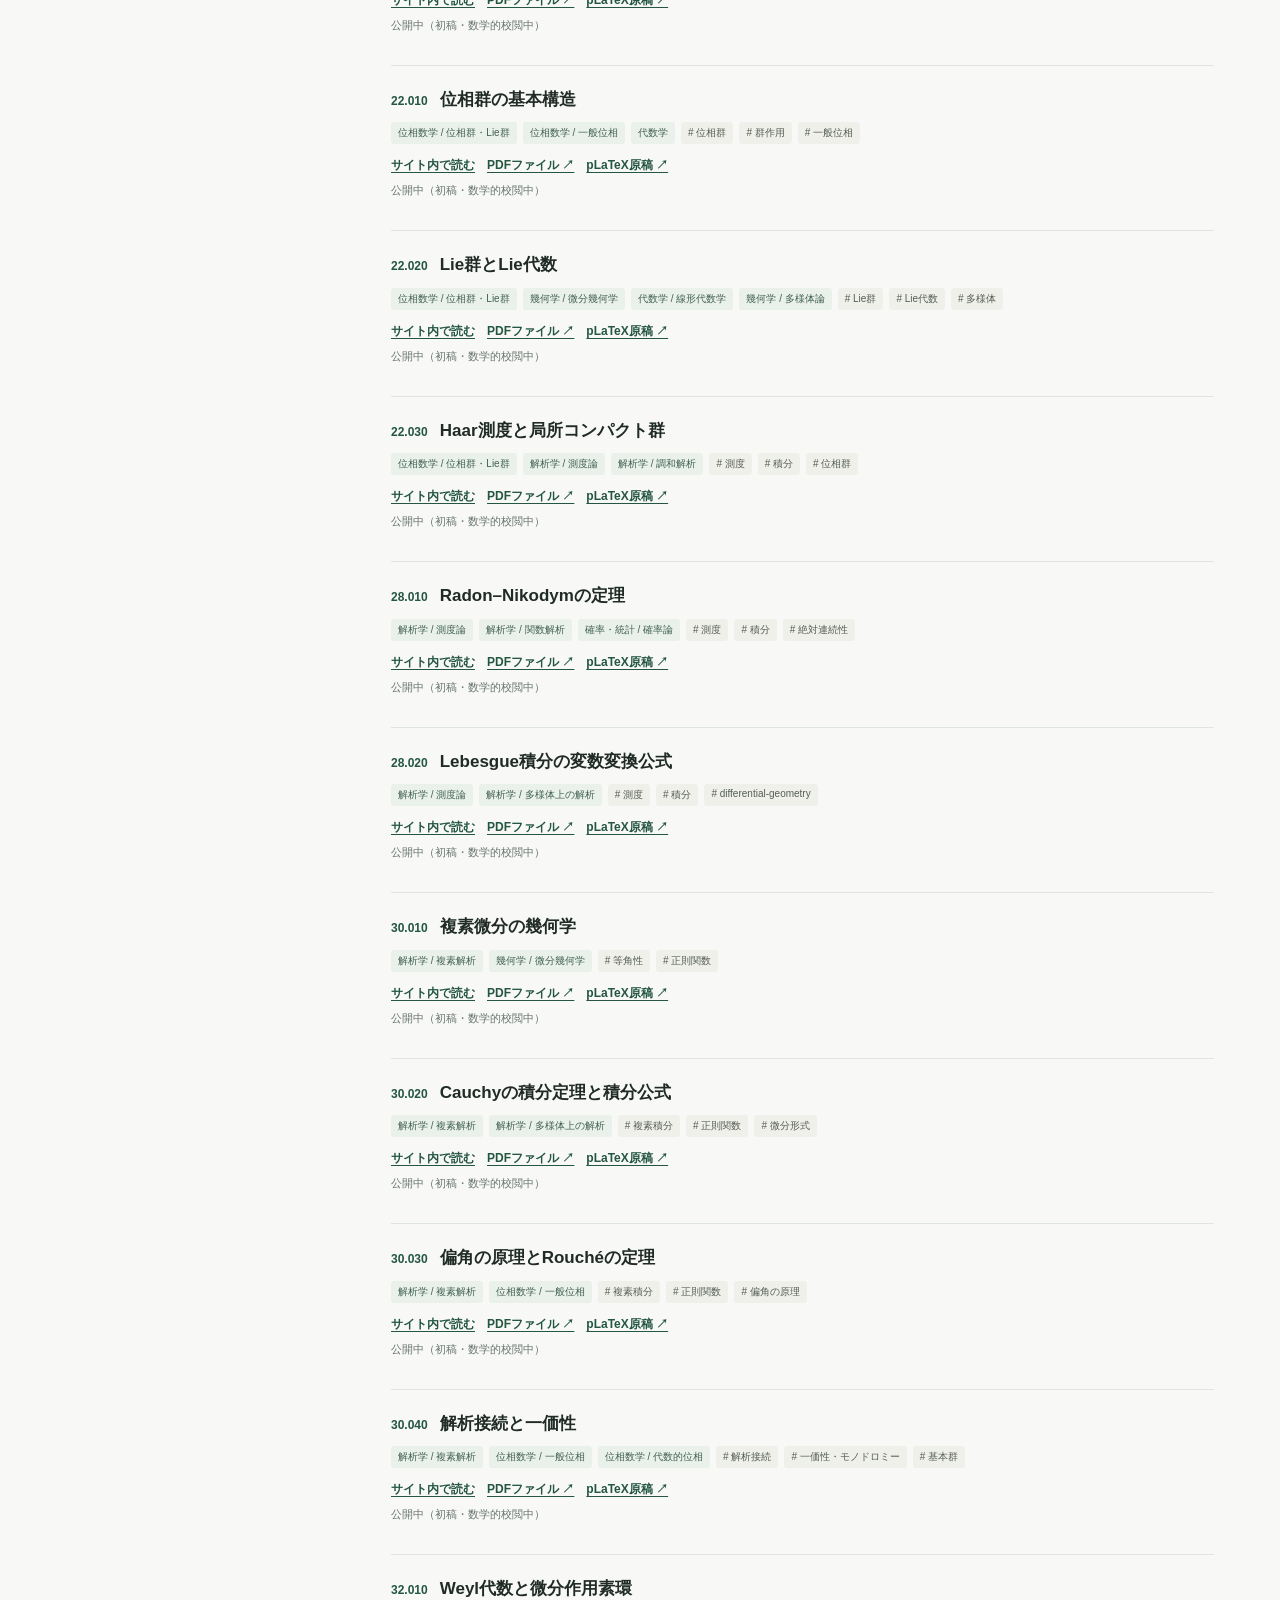
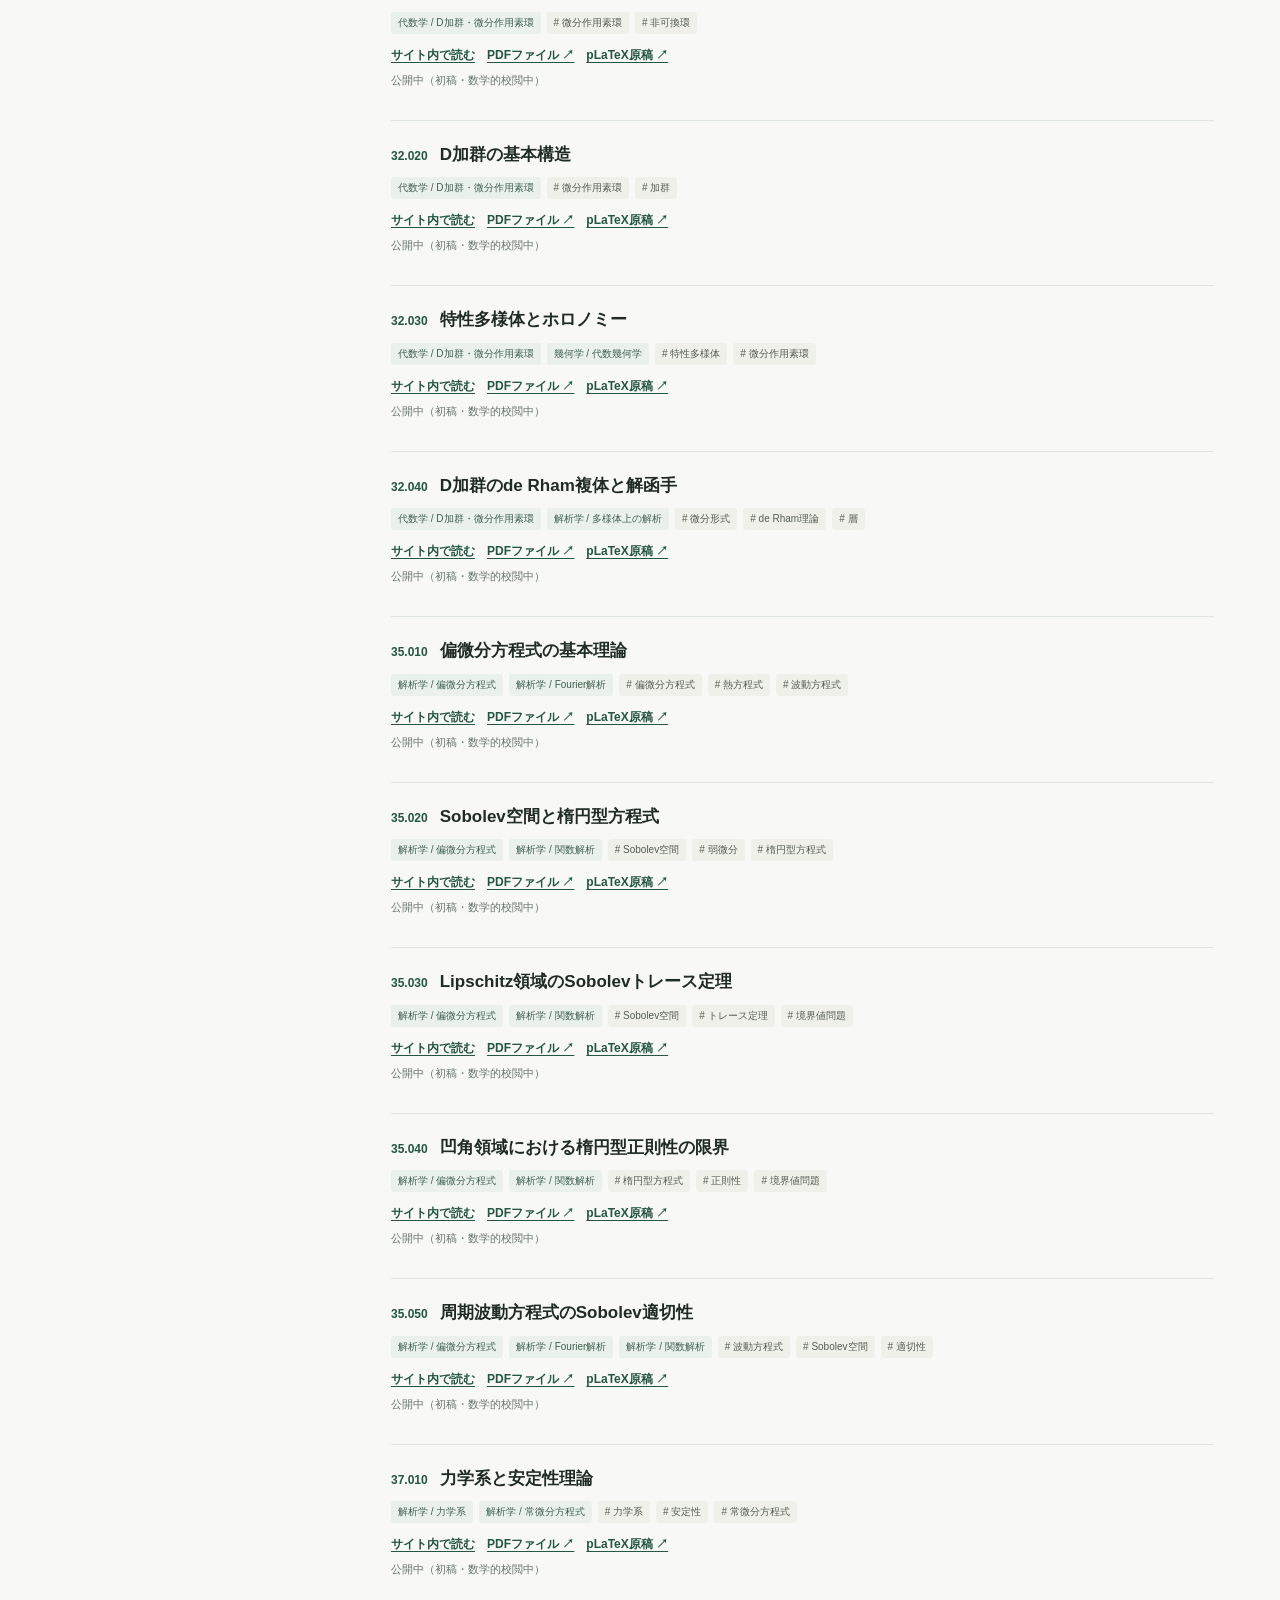
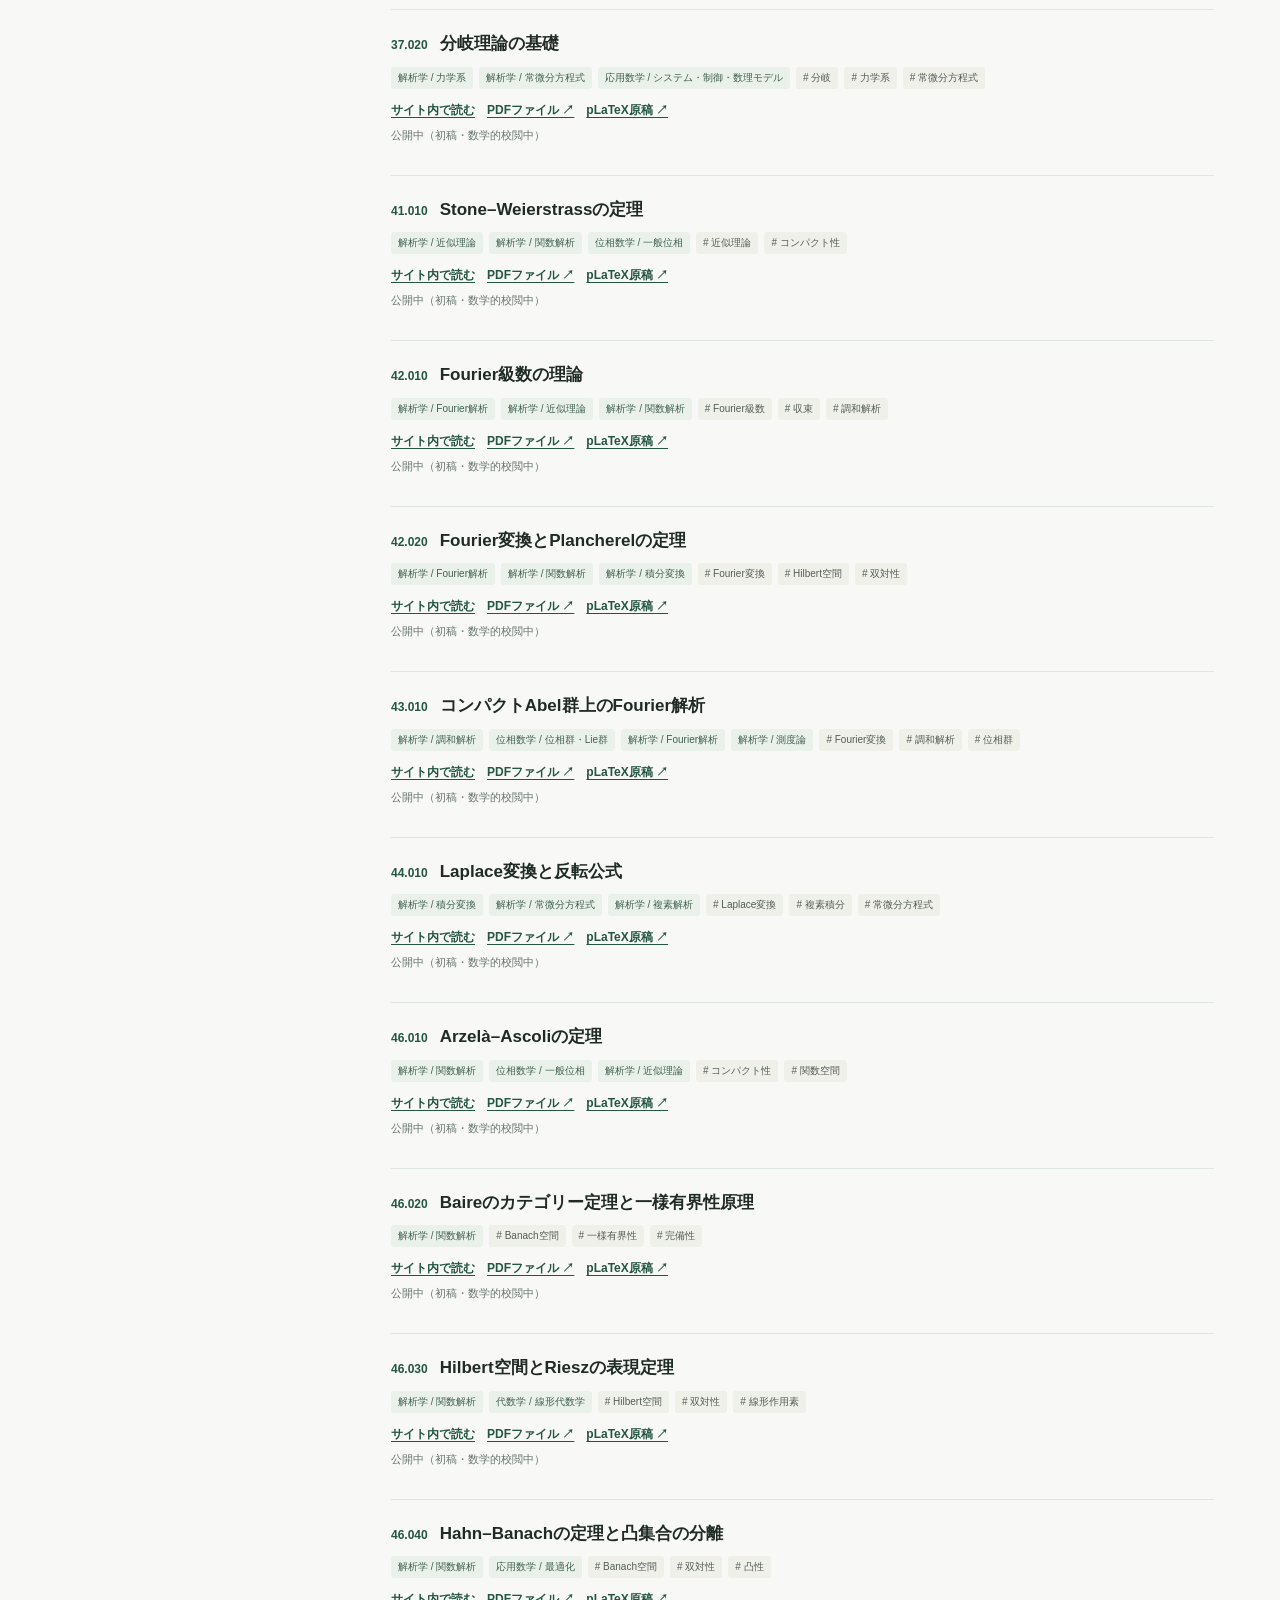
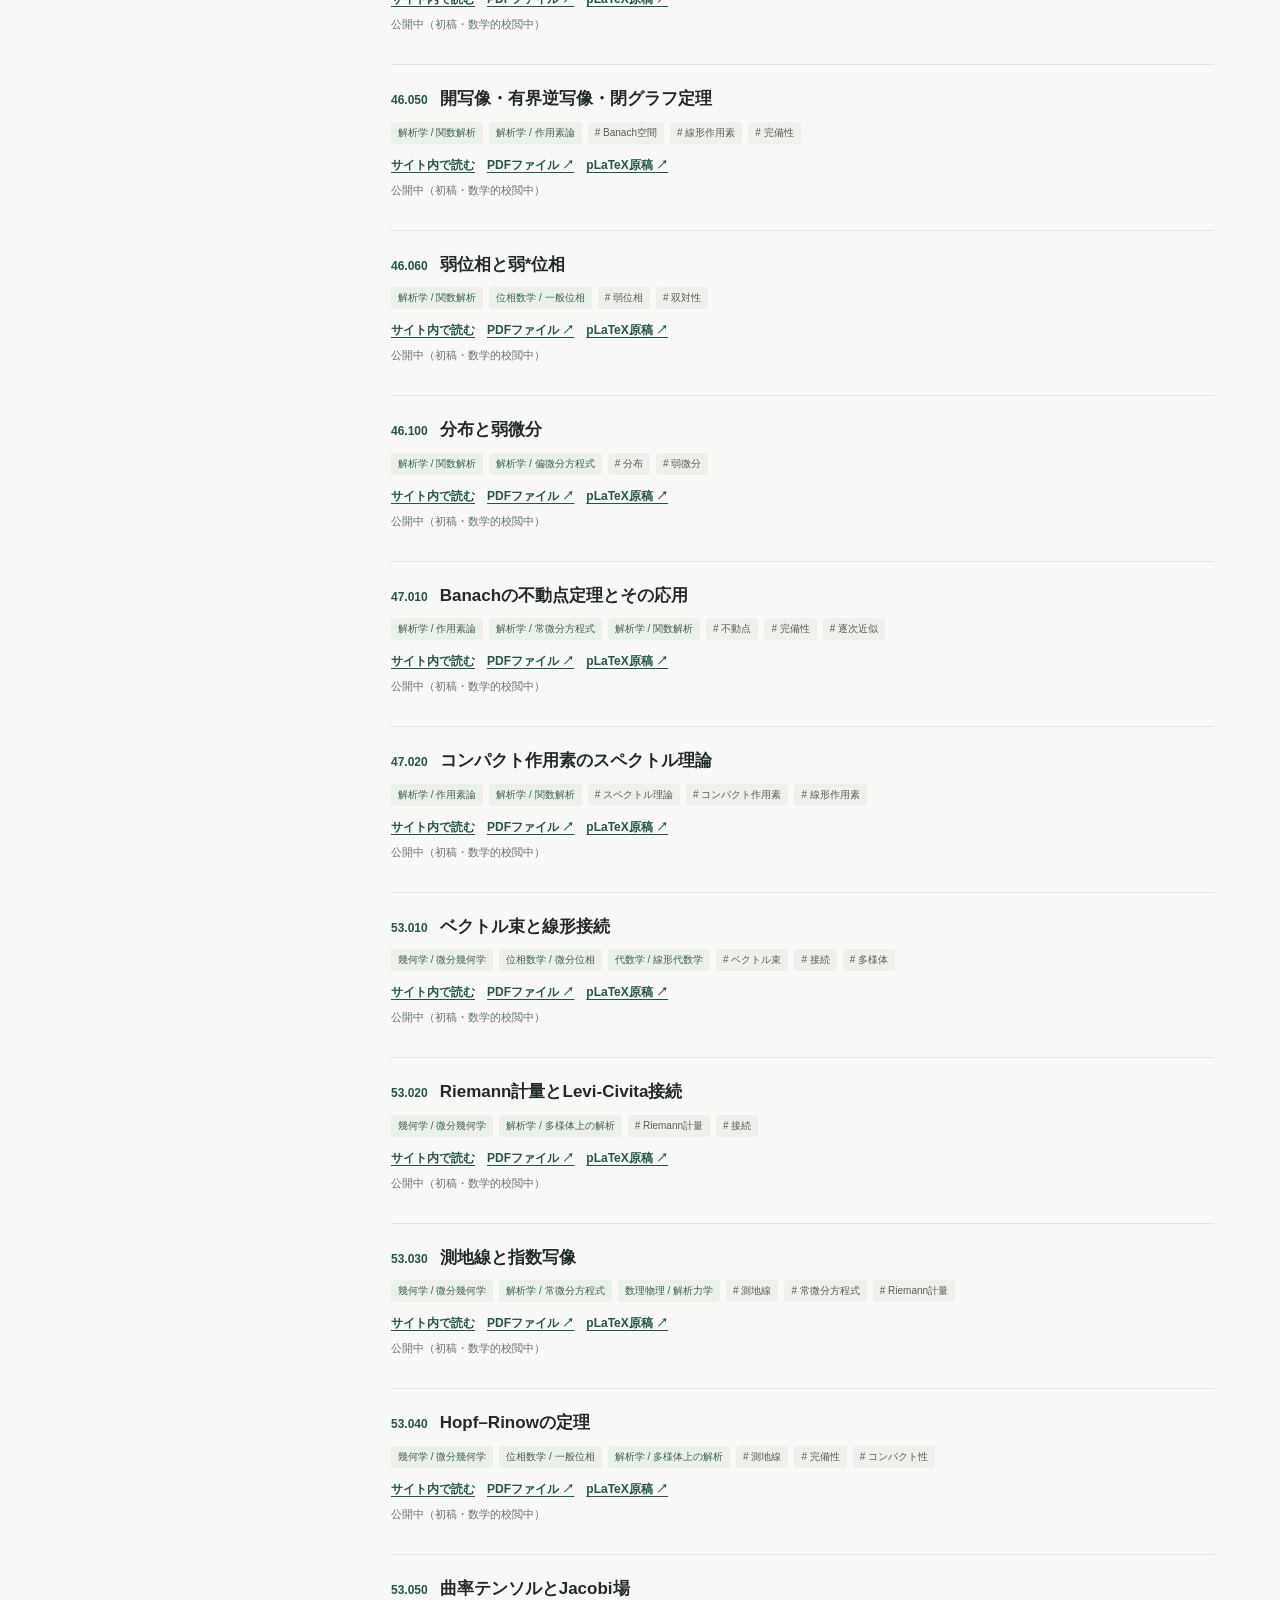
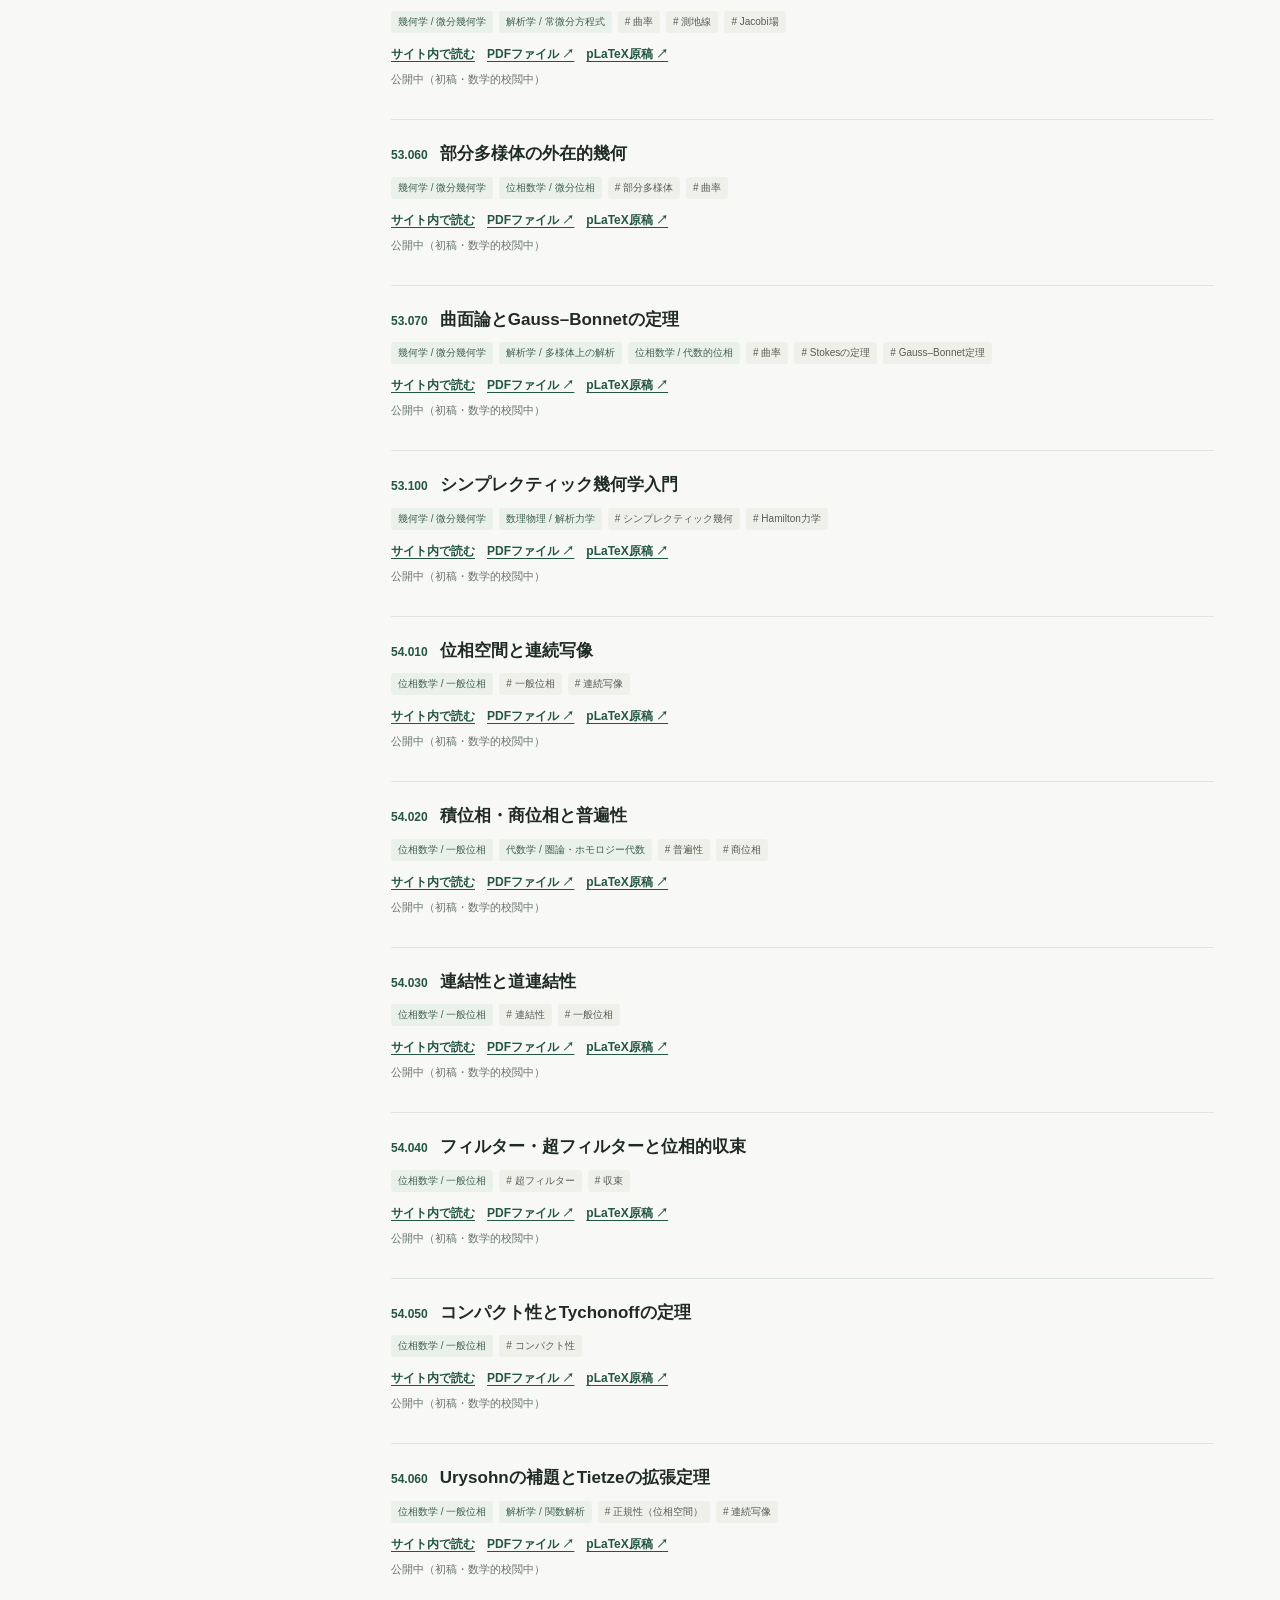
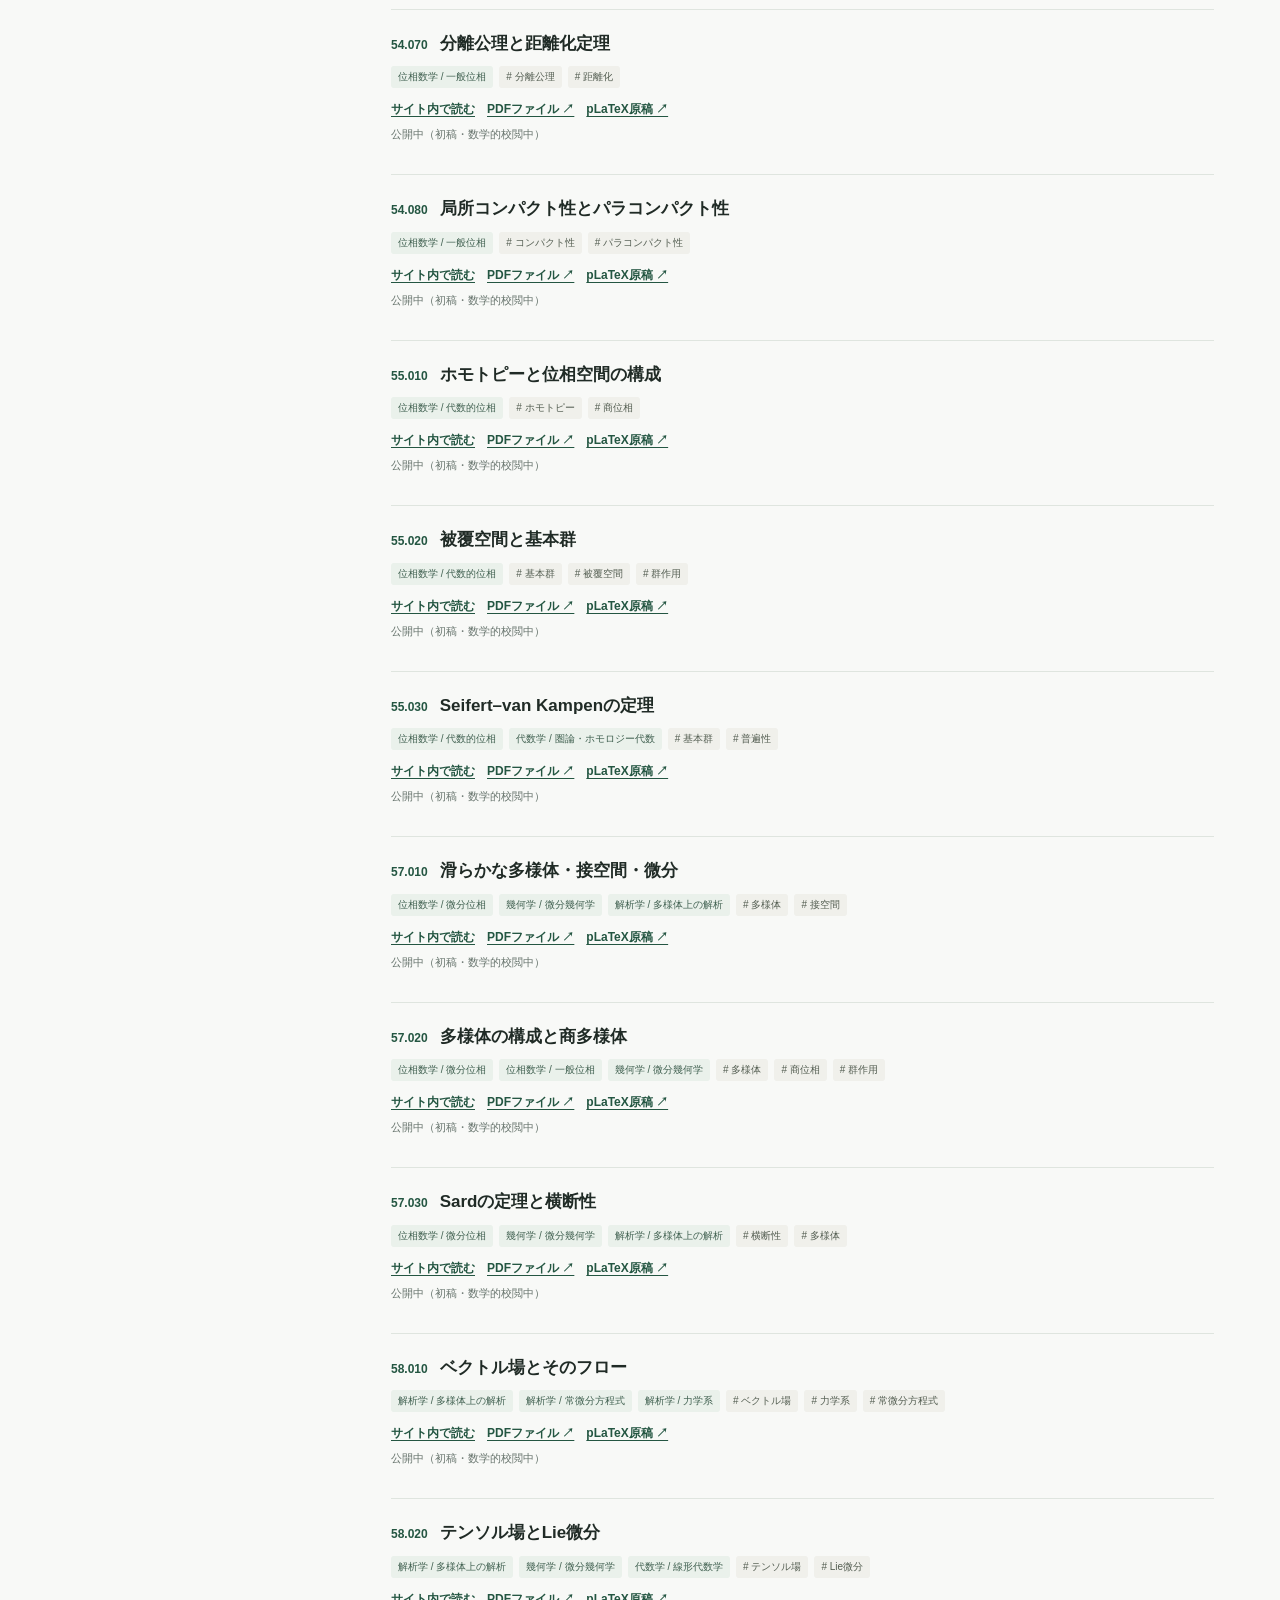
==== commit cc620237: "Link interactive theorem roadmap from index.html" ====
--- a/index.html
+++ b/index.html
@@ -5,9 +5,9 @@
 <link rel="stylesheet" href="./assets/style.css"><script defer src="./assets/app.js"></script></head>
 <body><div class="shell">
 <header><a class="brand" href="./"><span>∈</span> 擬コンラット</a><small>MATHEMATICAL NOTES · CROSS INDEX</small></header>
-<main><section class="hero"><div class="eyebrow">NOTE CATALOGUE</div>
+<main><div class="roadmapPromo"><div><strong>主要定理ロードマップ</strong><span>分野から定理へ。クリックで枝が広がる学習マップ。</span></div><a href="./roadmap.html">数学の地図を開く →</a></div><section class="hero"><div class="eyebrow">NOTE CATALOGUE</div>
 <h1>数学ノート<br><em>横断索引</em></h1>
-<p>番号で管理し、分野と概念で探す。既存の分類番号を保ったまま、複数の数学的主題から一つのノートへたどり着ける。</p><p>公開可能なノートはPDFとpLaTeX原稿も閲覧できます。それ以外のノートは題名・分類・概要のみ公開しており、非公開PDFはGitHubの閲覧権限を持つ方だけが開けます。ノート名をクリックすると概要と推奨読書順を表示します。</p>
+<p>番号で管理し、分野と概念で探す。既存の分類番号を保ったまま、複数の数学的主題から一つのノートへたどり着ける。</p><p>全157冊のPDFとpLaTeX原稿を公開しています。ノート名をクリックすると概要と推奨読書順を表示します。</p>
 </section>
 <nav class="tabs" aria-label="索引の表示方法">
 <button type="button" data-view="number" aria-pressed="true" class="active">番号順</button>
--- a/assets/style.css
+++ b/assets/style.css
@@ -71,3 +71,28 @@
 .privatePdfHint{max-width:780px;margin:0;font-size:12px;line-height:1.7;color:var(--muted)}
 .privatePdfCardLinks{font-size:12px;margin:12px 0 0;font-weight:690}
 .privatePdfCardLinks a{color:var(--accent);text-underline-offset:3px}
+
+/* In-page public PDF preview and full-page site reader. */
+.pdfPreviewSection[hidden],.viewerDocument[hidden]{display:none}
+.pdfPreviewSection{margin:40px 0 52px;padding-top:22px;border-top:1px solid var(--line)}
+.pdfPreviewHeading{display:flex;align-items:center;justify-content:space-between;gap:12px;flex-wrap:wrap;margin-bottom:18px}
+.pdfPreviewHeading h2{margin:7px 0 0;font-size:21px}
+.pdfPreviewHeading a,.pdfViewerActions a{font-size:13px;color:var(--accent);font-weight:720;text-underline-offset:4px}
+.sitePdfFrame{display:block;width:100%;height:clamp(480px,76vh,920px);border:1px solid var(--line);border-radius:6px;background:#fff}
+.pdfPreviewHelp{font-size:12px;color:var(--muted);line-height:1.8}
+.viewerMain{padding:26px 0 48px}
+.viewerHeading{display:flex;align-items:center;justify-content:space-between;gap:15px;flex-wrap:wrap;margin:20px 0 16px}
+.viewerHeading h1{font-size:clamp(20px,3vw,30px);margin:6px 0 0}
+.pdfViewerActions{display:flex;flex-wrap:wrap;gap:14px}
+.viewerFrame{height:calc(100vh - 235px);min-height:460px}
+@media(max-width:700px){.pdfPreviewSection{margin:28px 0 40px}.sitePdfFrame{height:70vh;min-height:450px}.viewerFrame{height:calc(100dvh - 220px);min-height:430px}}
+
+/* PDF.js canvas page images, without a browser PDF iframe. */
+.pdfPagesContainer{background:#edf0ed;border:1px solid var(--line);border-radius:6px;padding:18px;max-width:100%;min-height:160px}
+.pdfPageList{display:flex;flex-direction:column;gap:22px;align-items:center}
+.pdfPage{width:min(100%,840px);margin:0;background:#fff;box-shadow:0 3px 16px rgba(0,0,0,.10)}
+.pdfPage canvas{display:block;width:100%;height:auto;aspect-ratio:0.707;}
+.pdfPage figcaption{background:#edf0ed;text-align:center;font-size:11px;color:var(--muted);padding:9px}
+.pdfRenderStatus{font-size:13px;line-height:1.8;color:var(--muted);padding:15px}
+.pdfPagesPreview{max-height:1150px;overflow-y:auto;overscroll-behavior:contain}
+@media(max-width:700px){.pdfPagesContainer{padding:8px}.pdfPageList{gap:12px}.pdfPagesPreview{max-height:850px}}
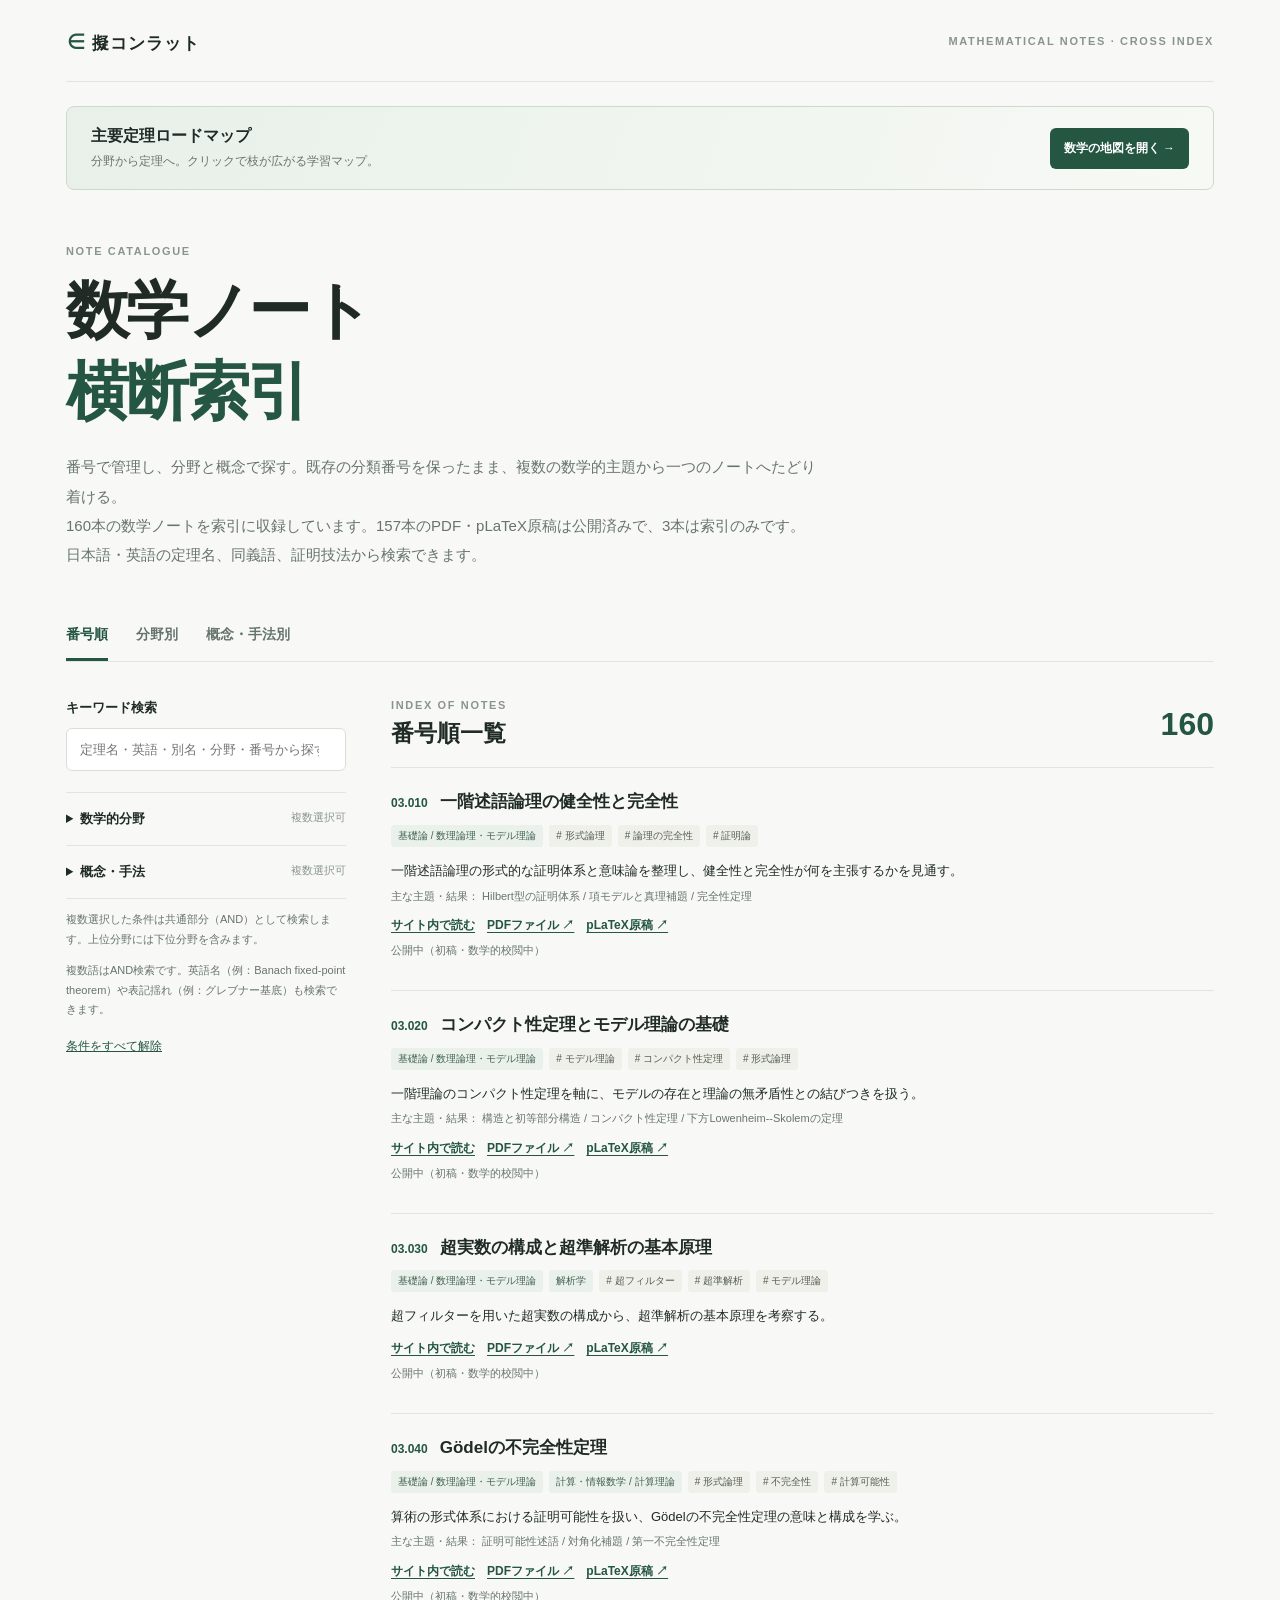
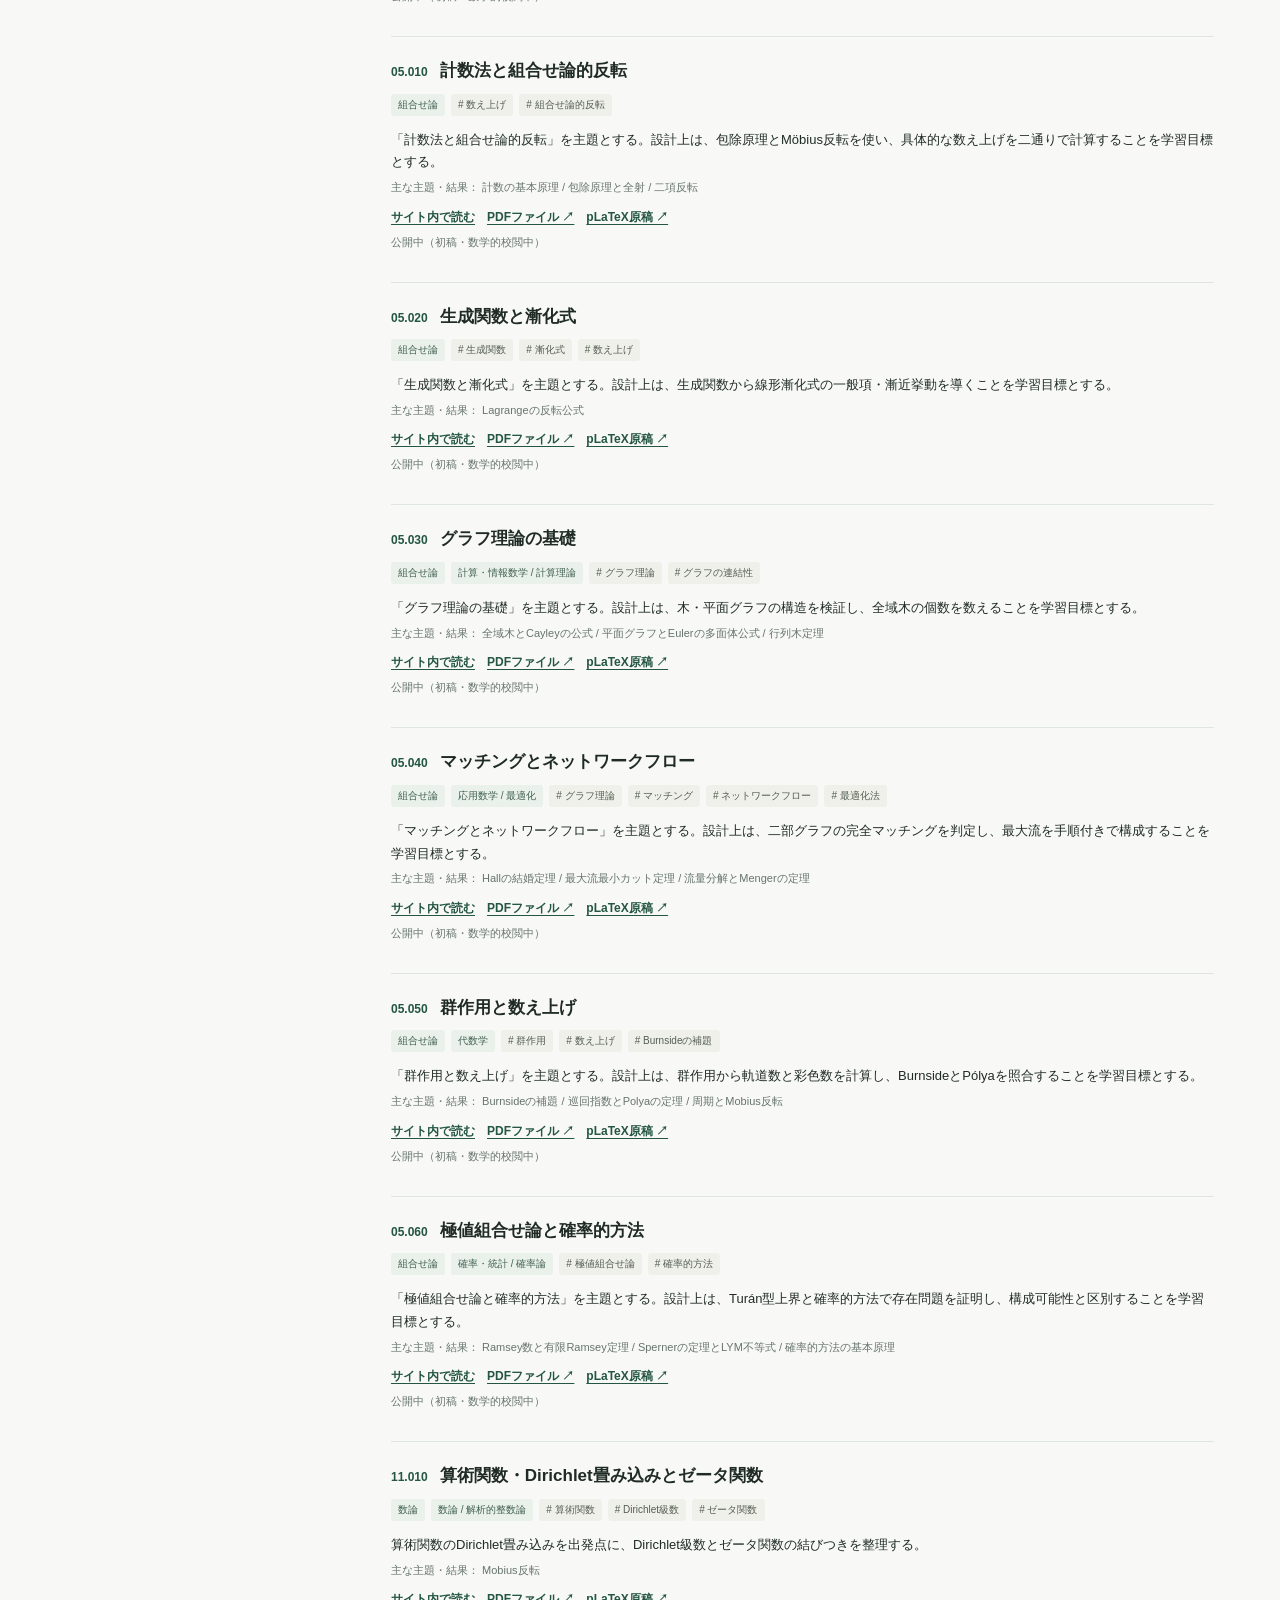
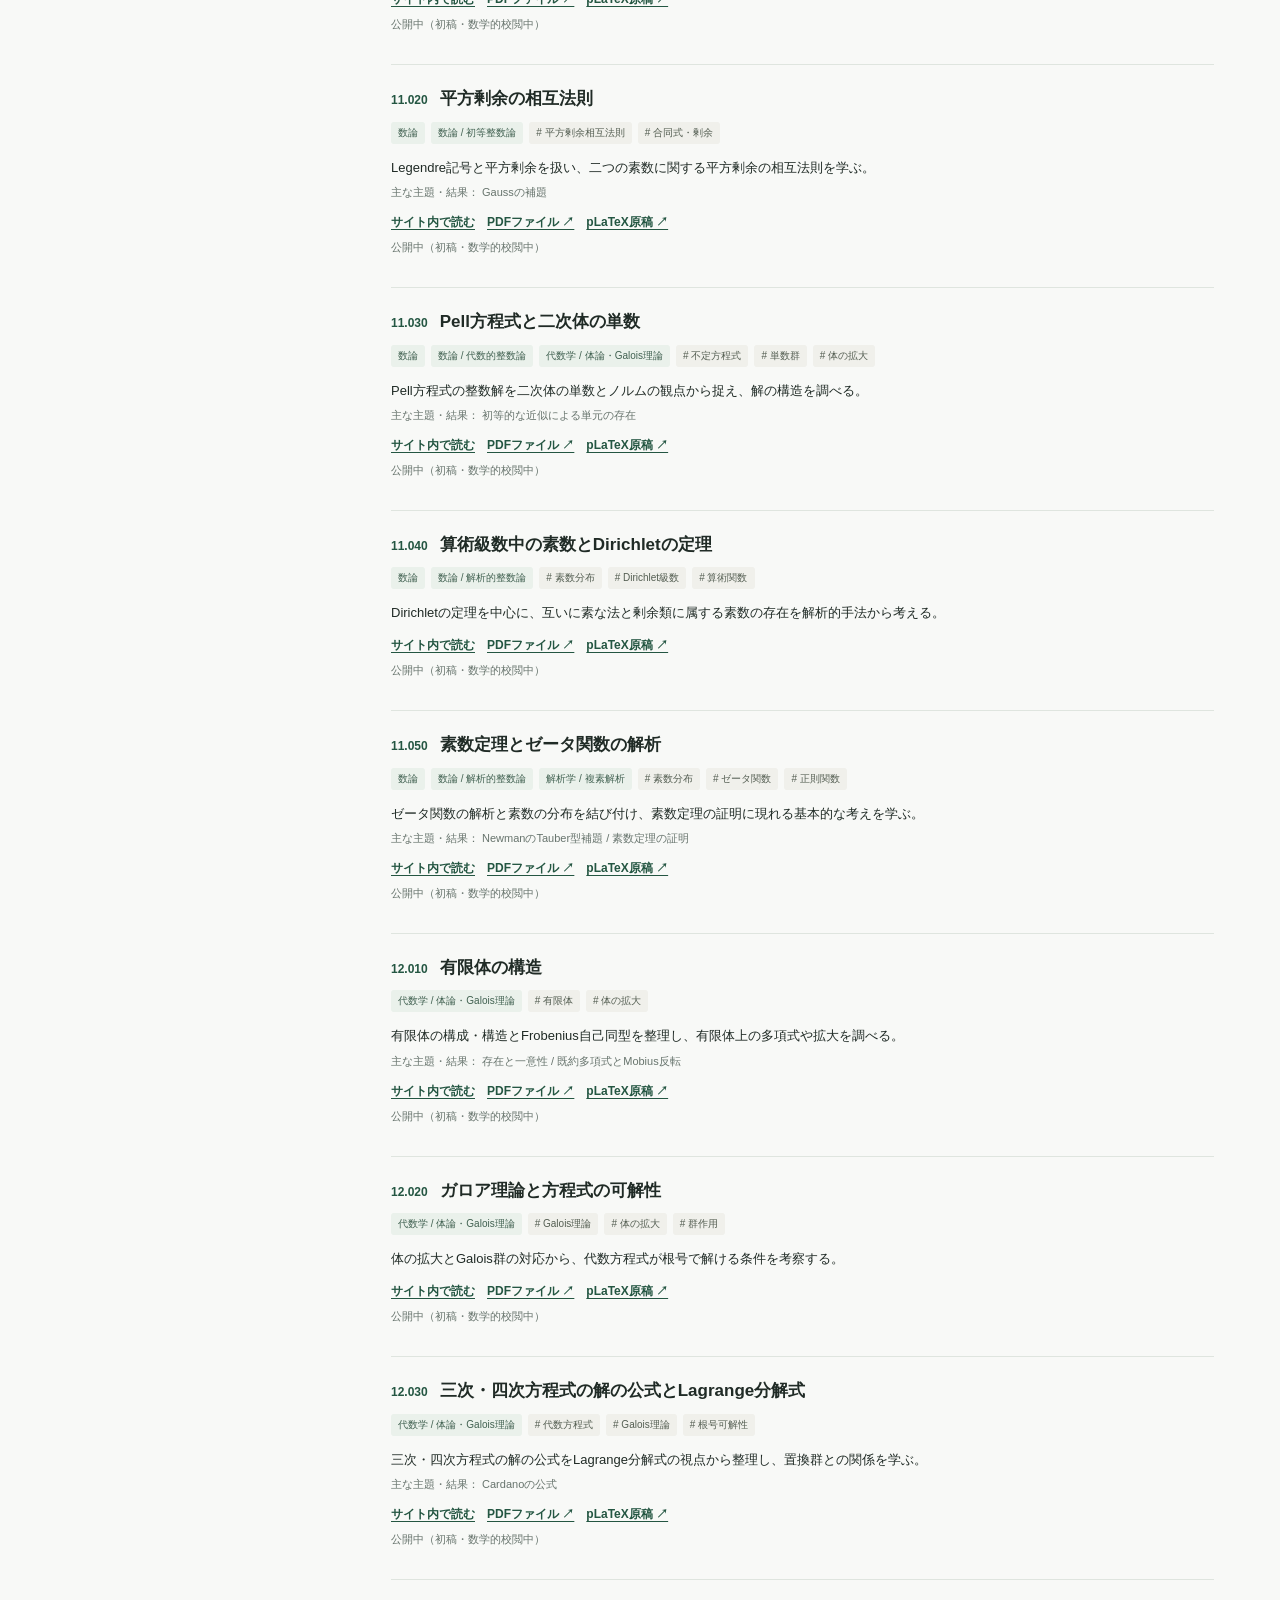
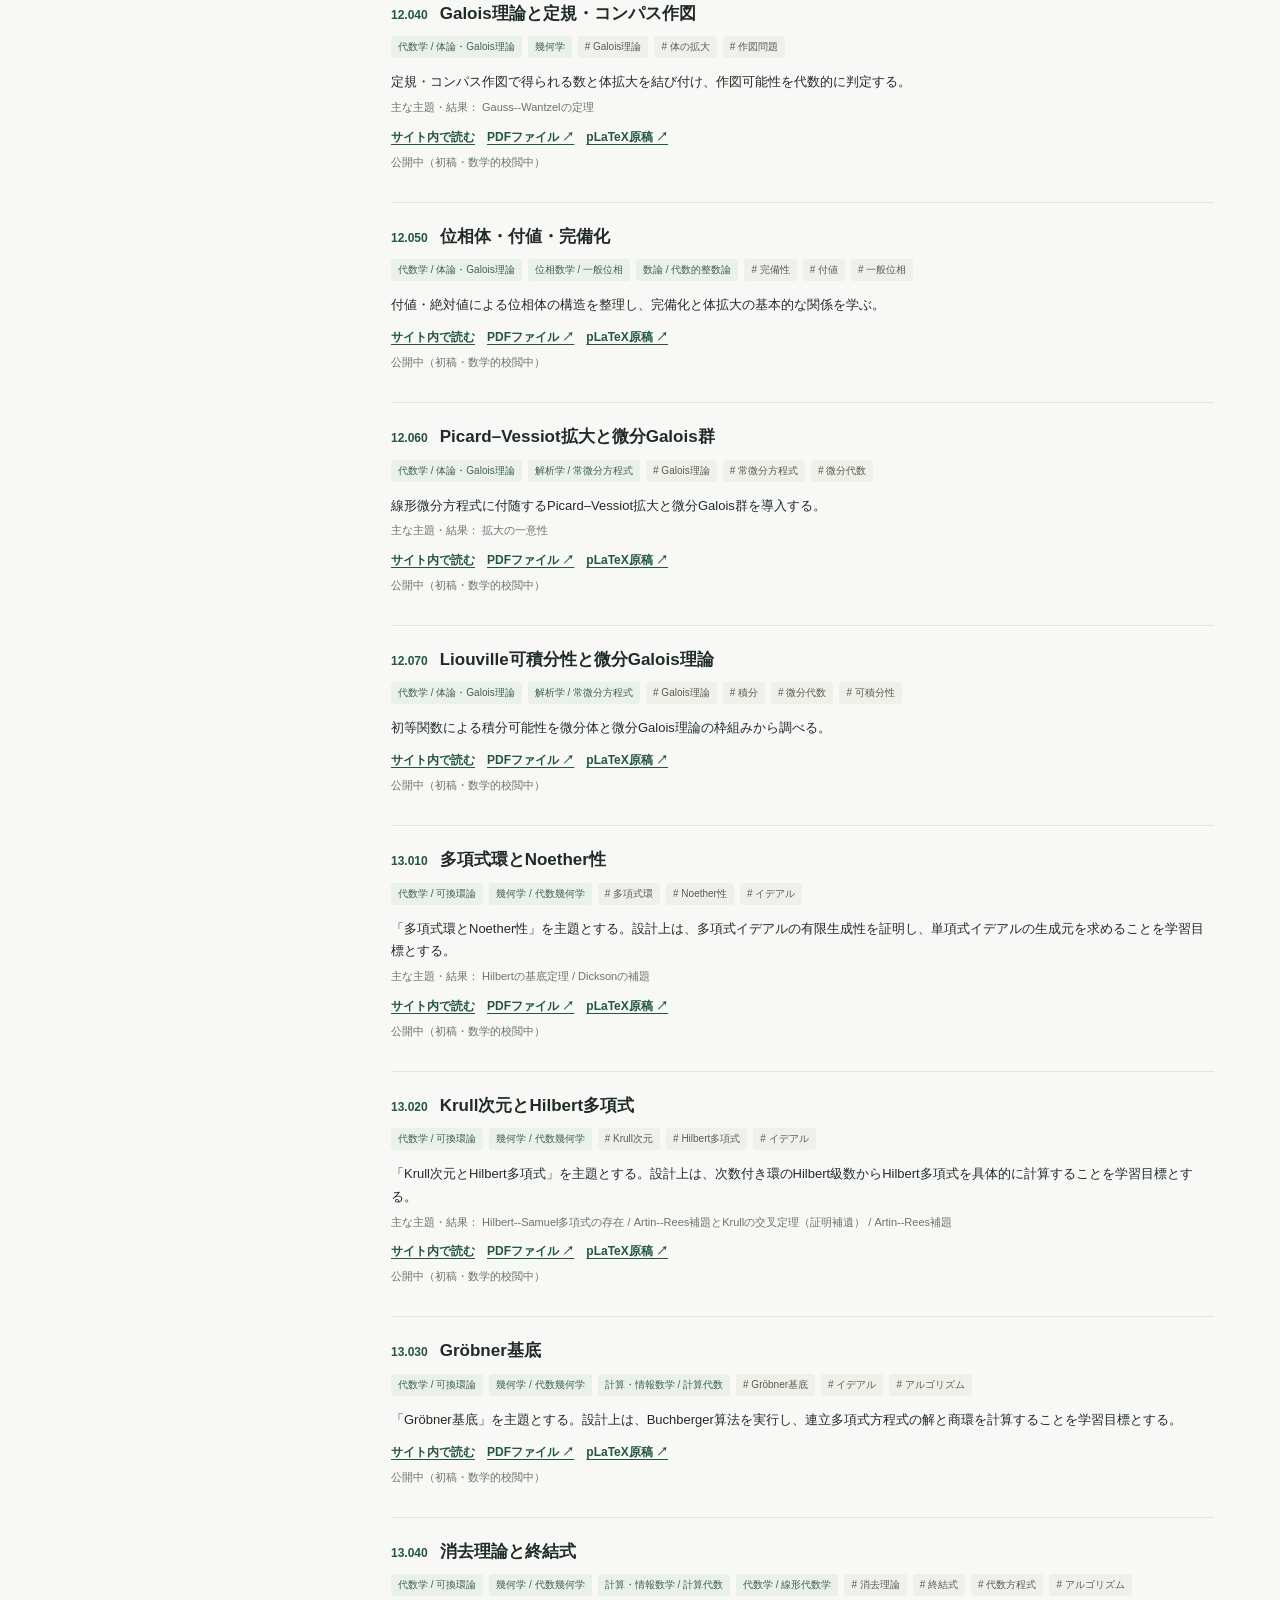
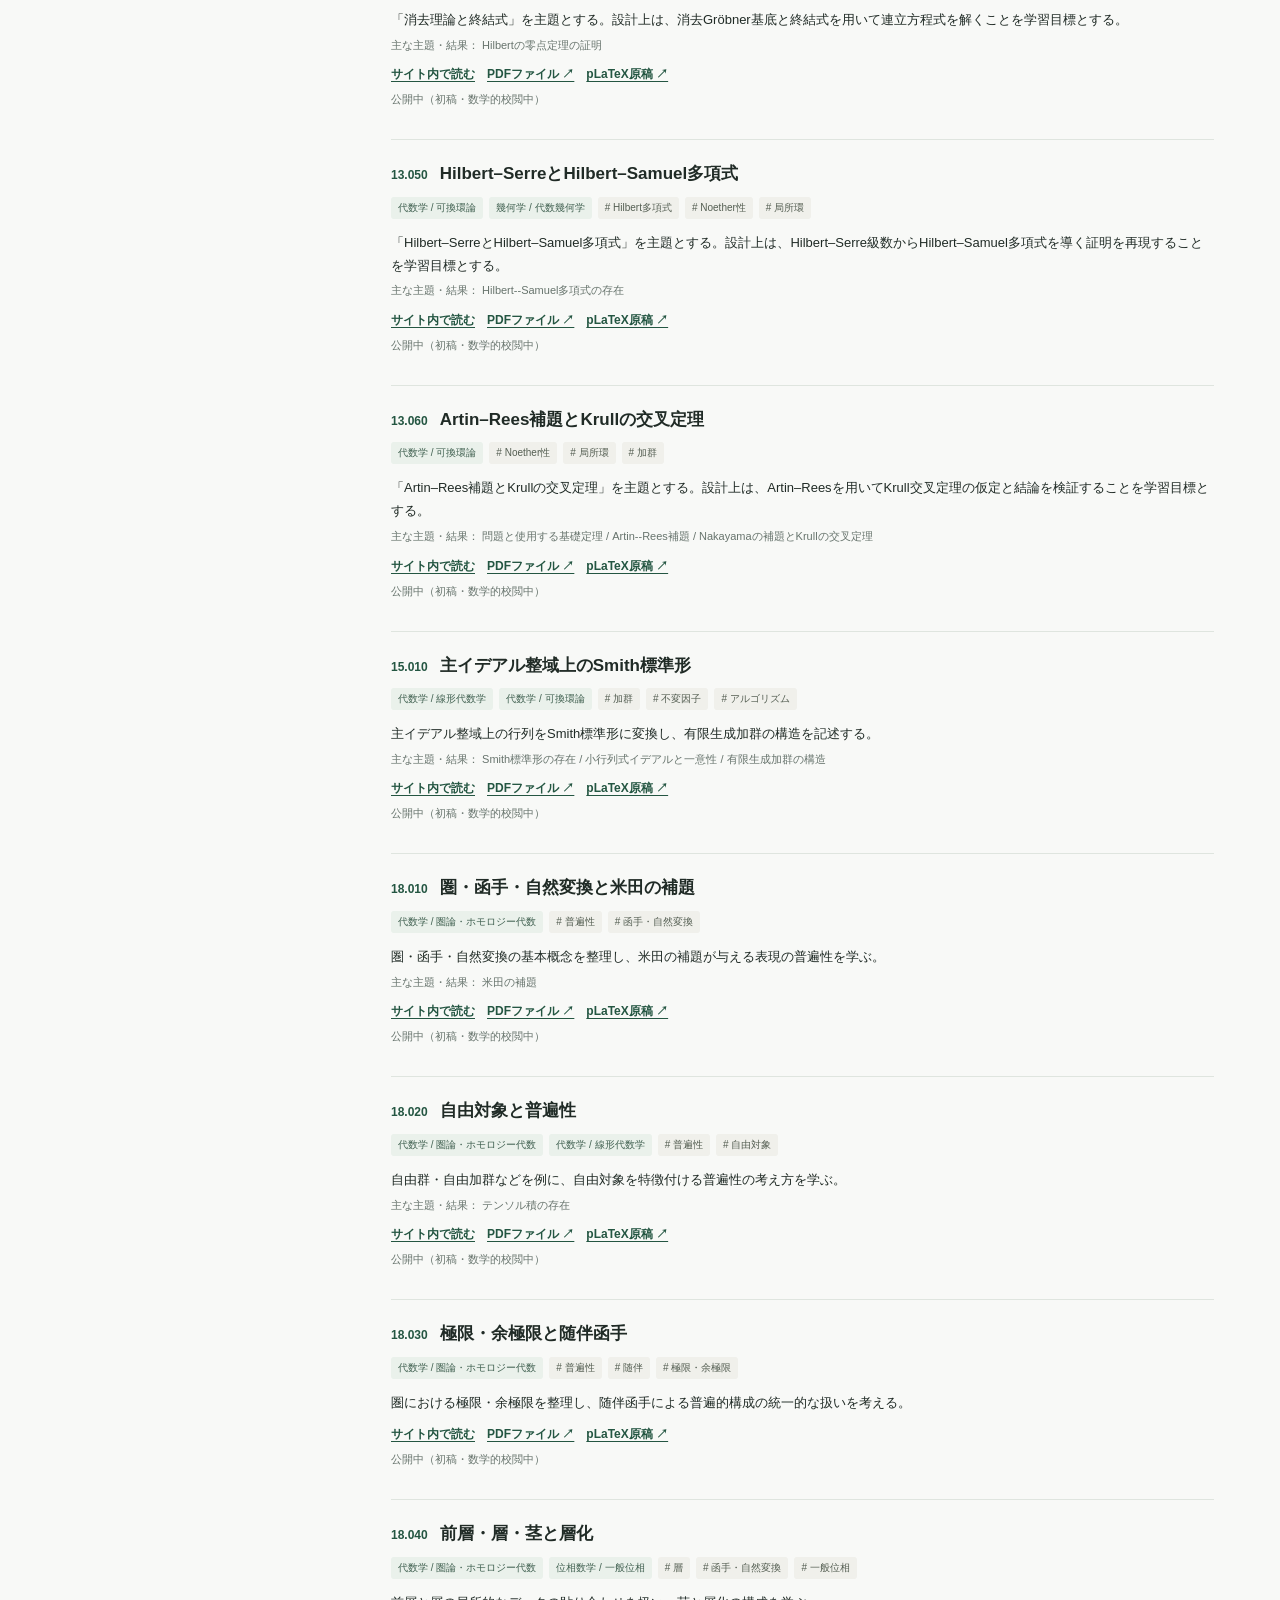
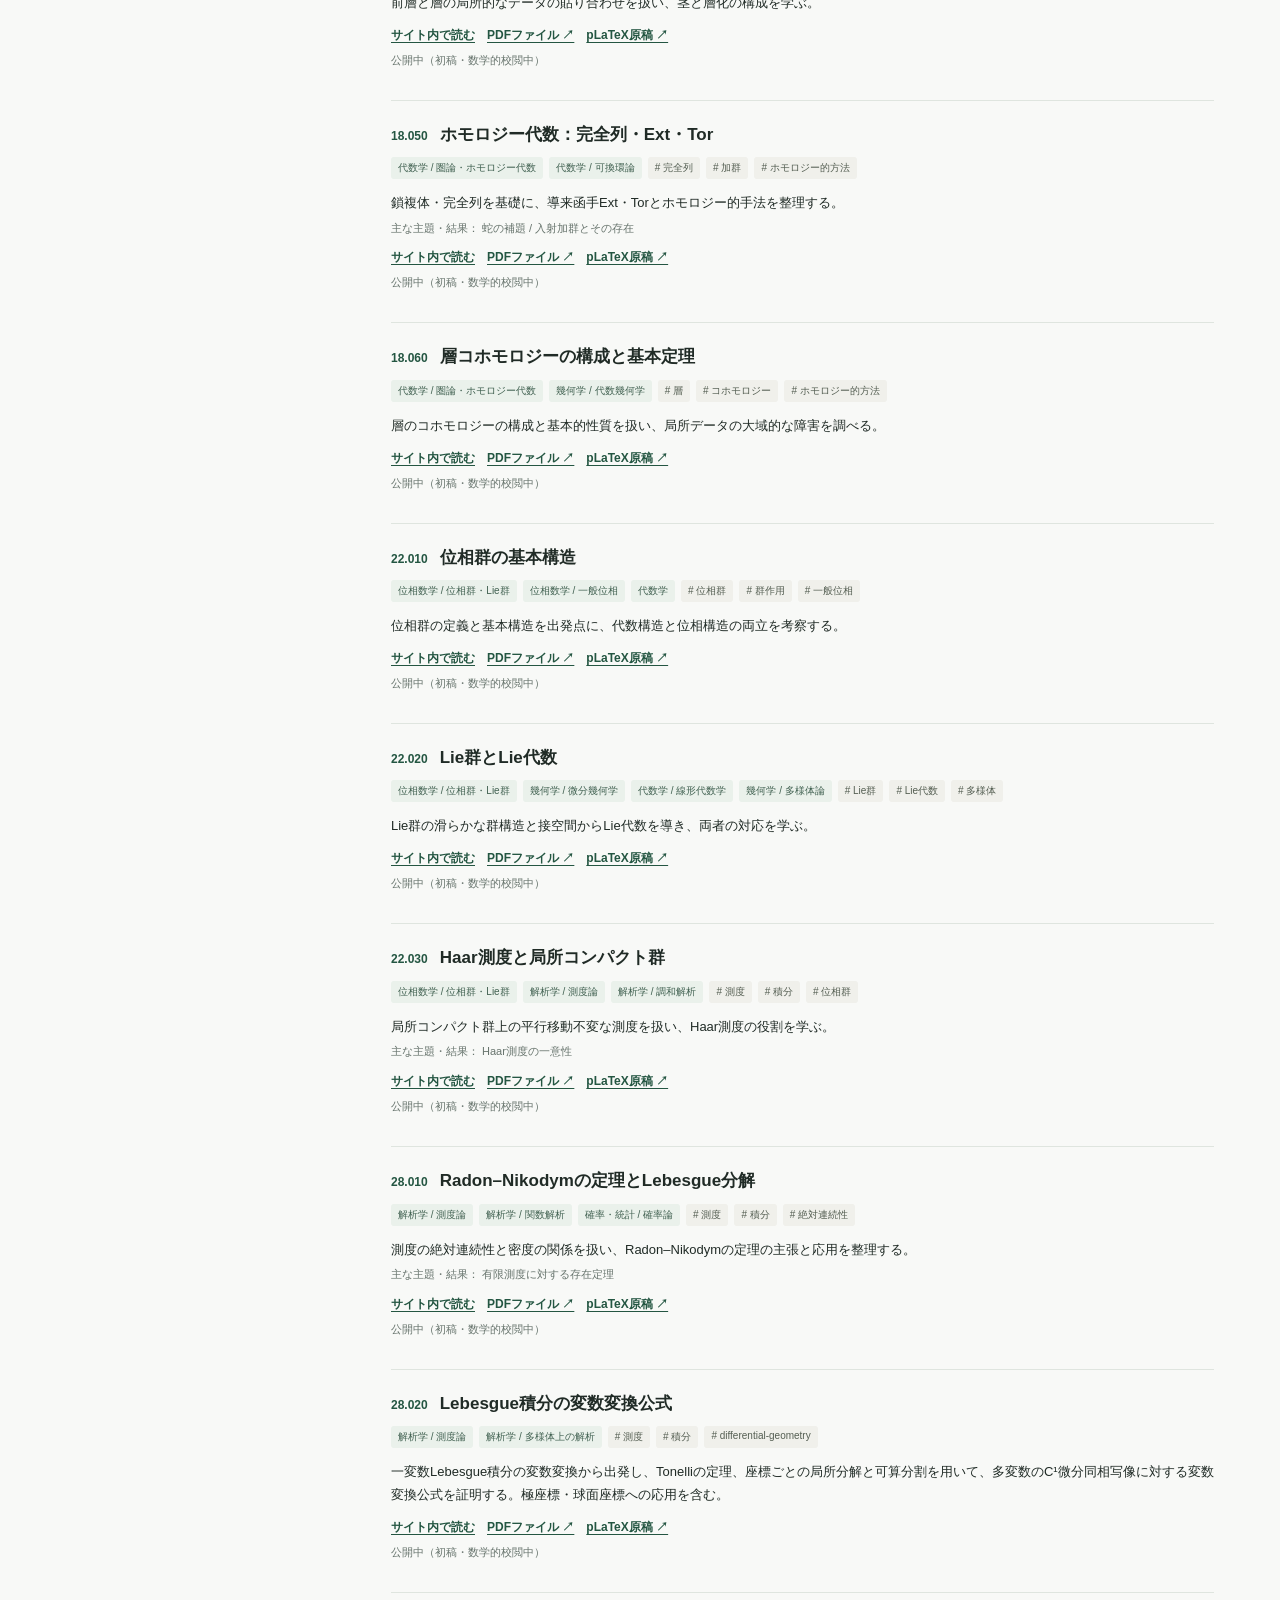
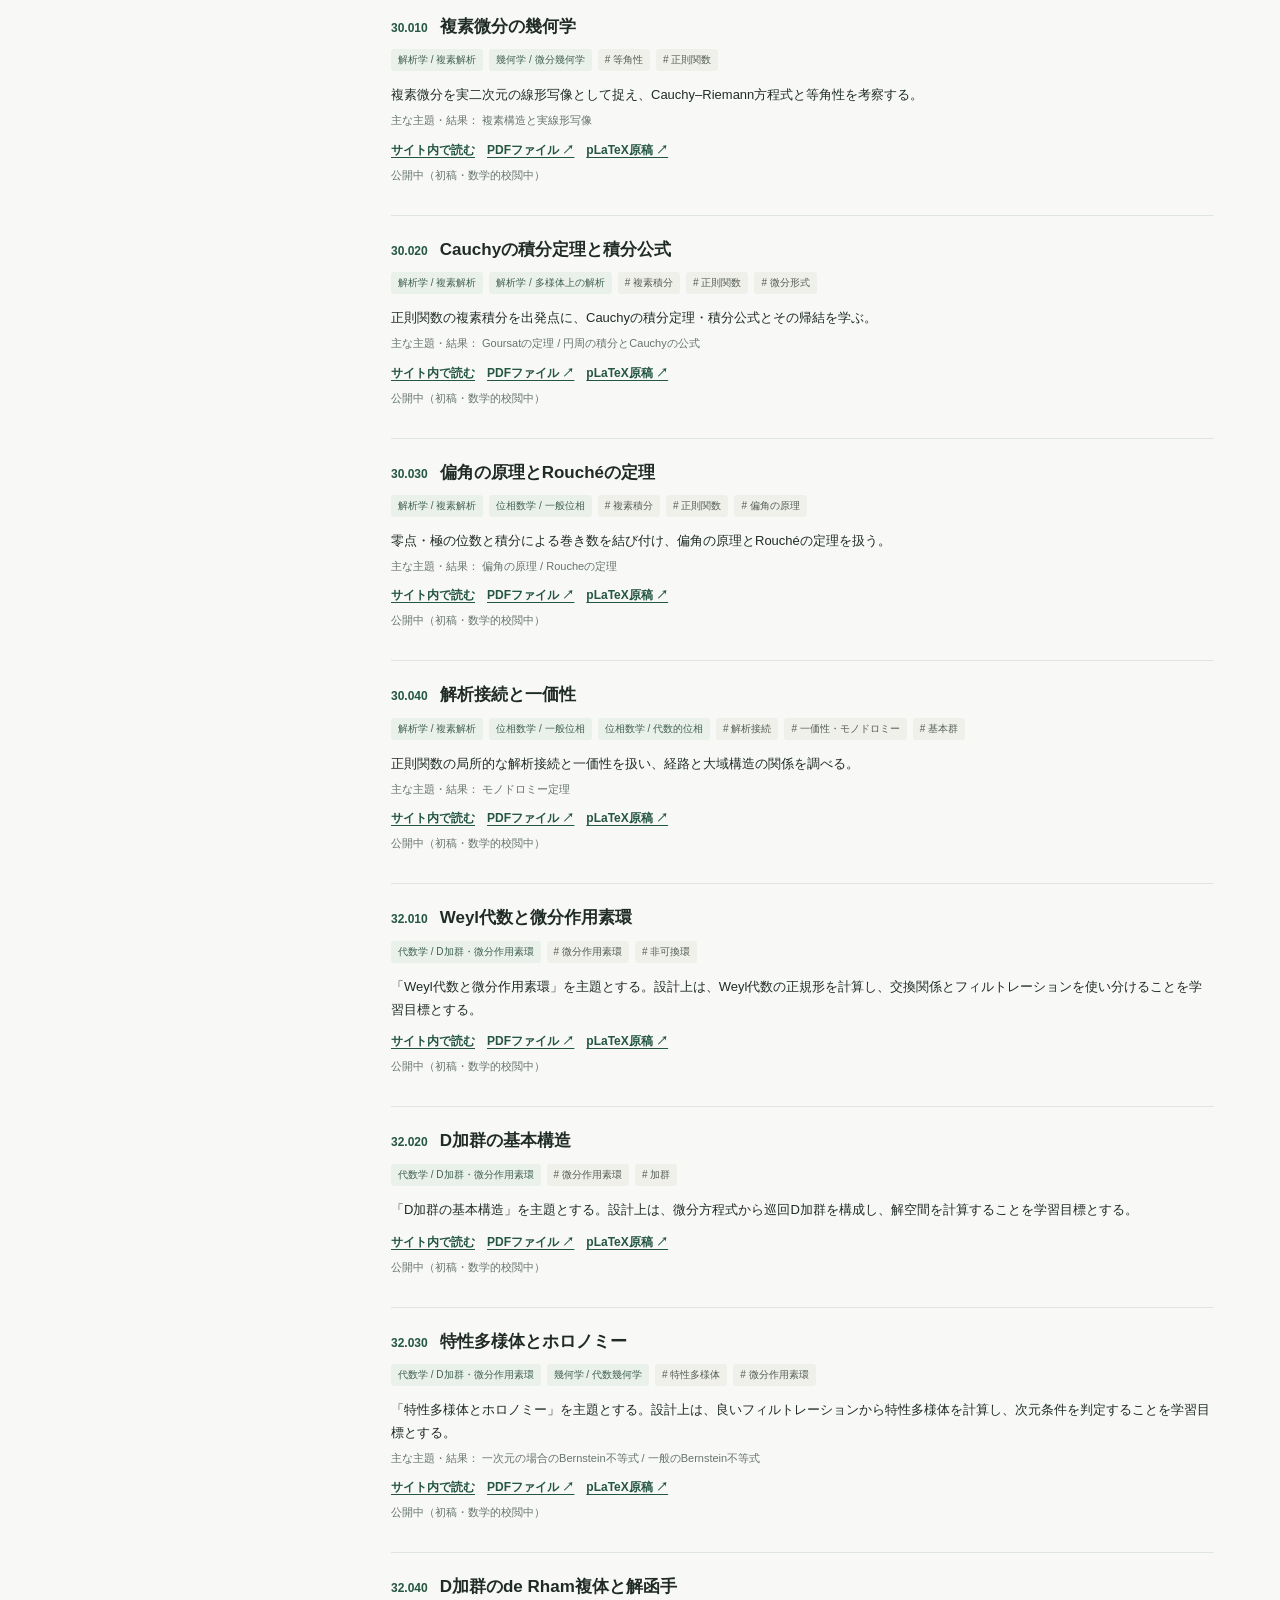
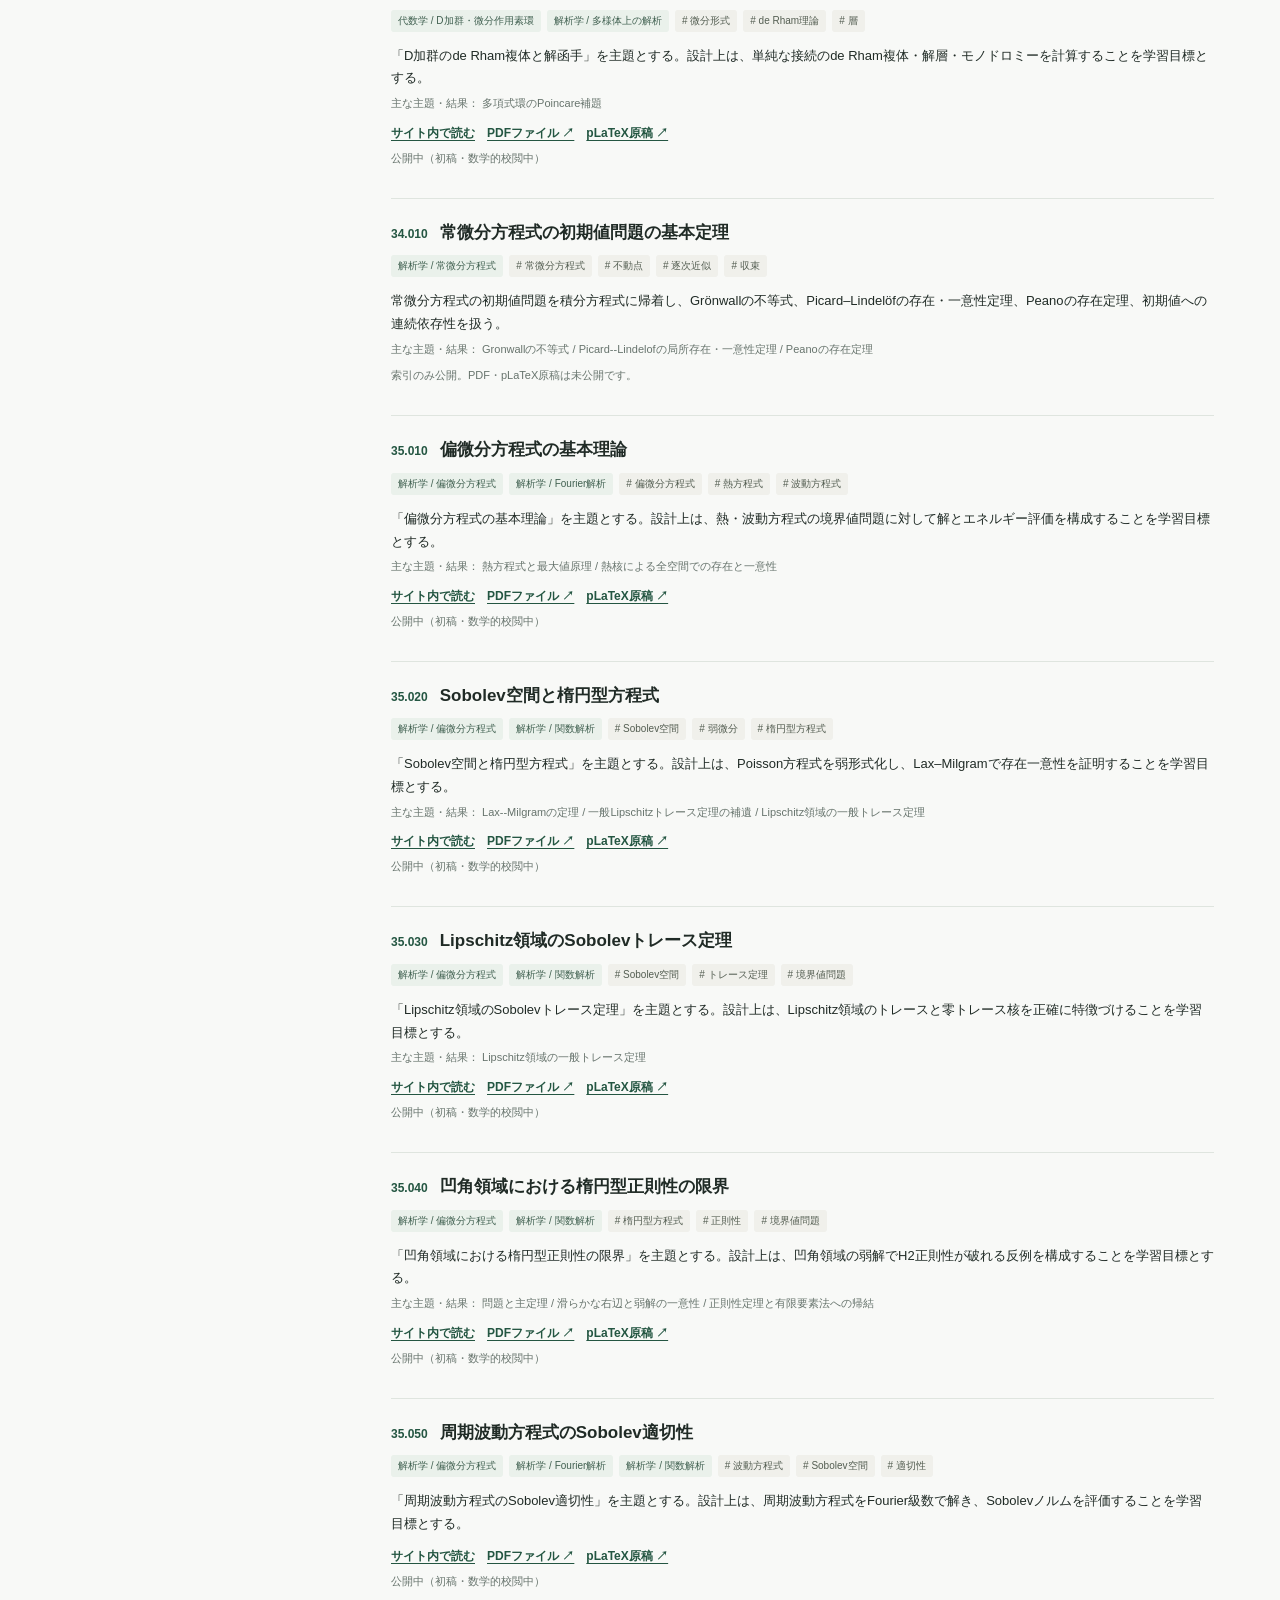
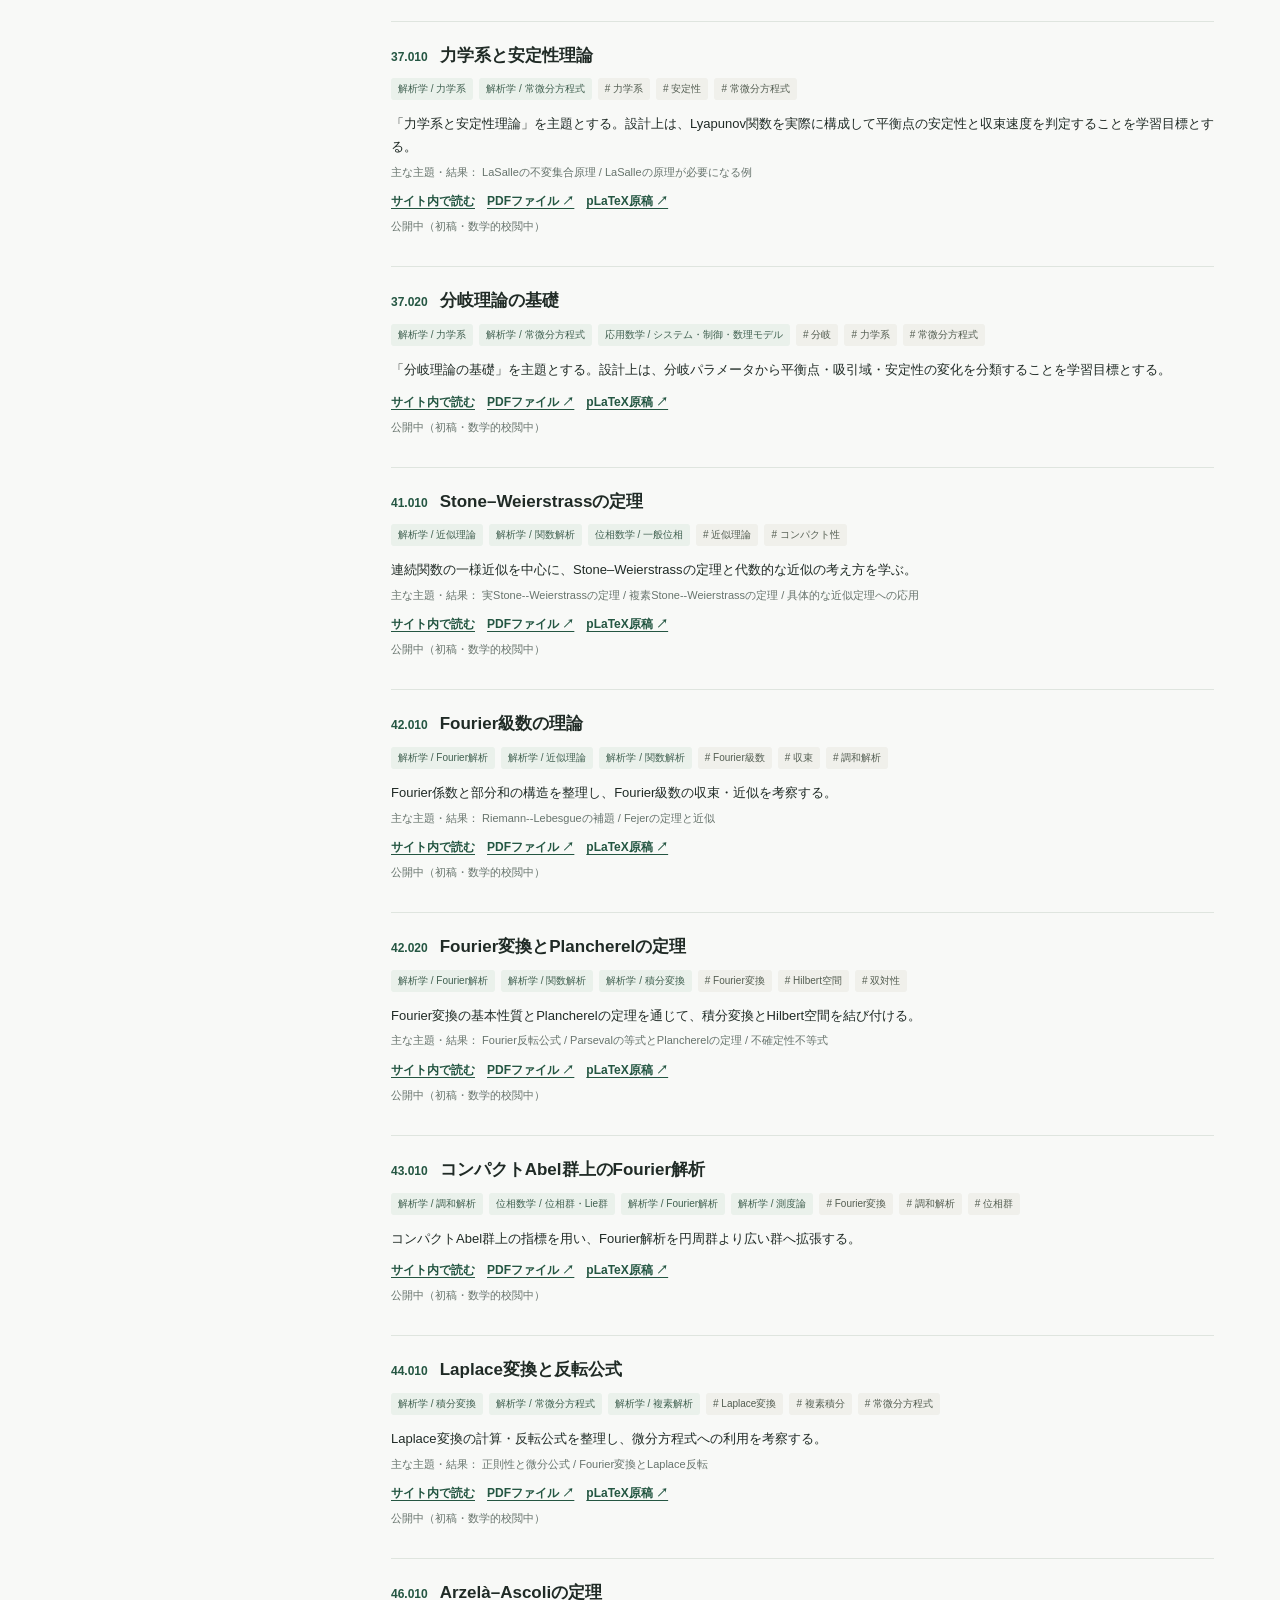
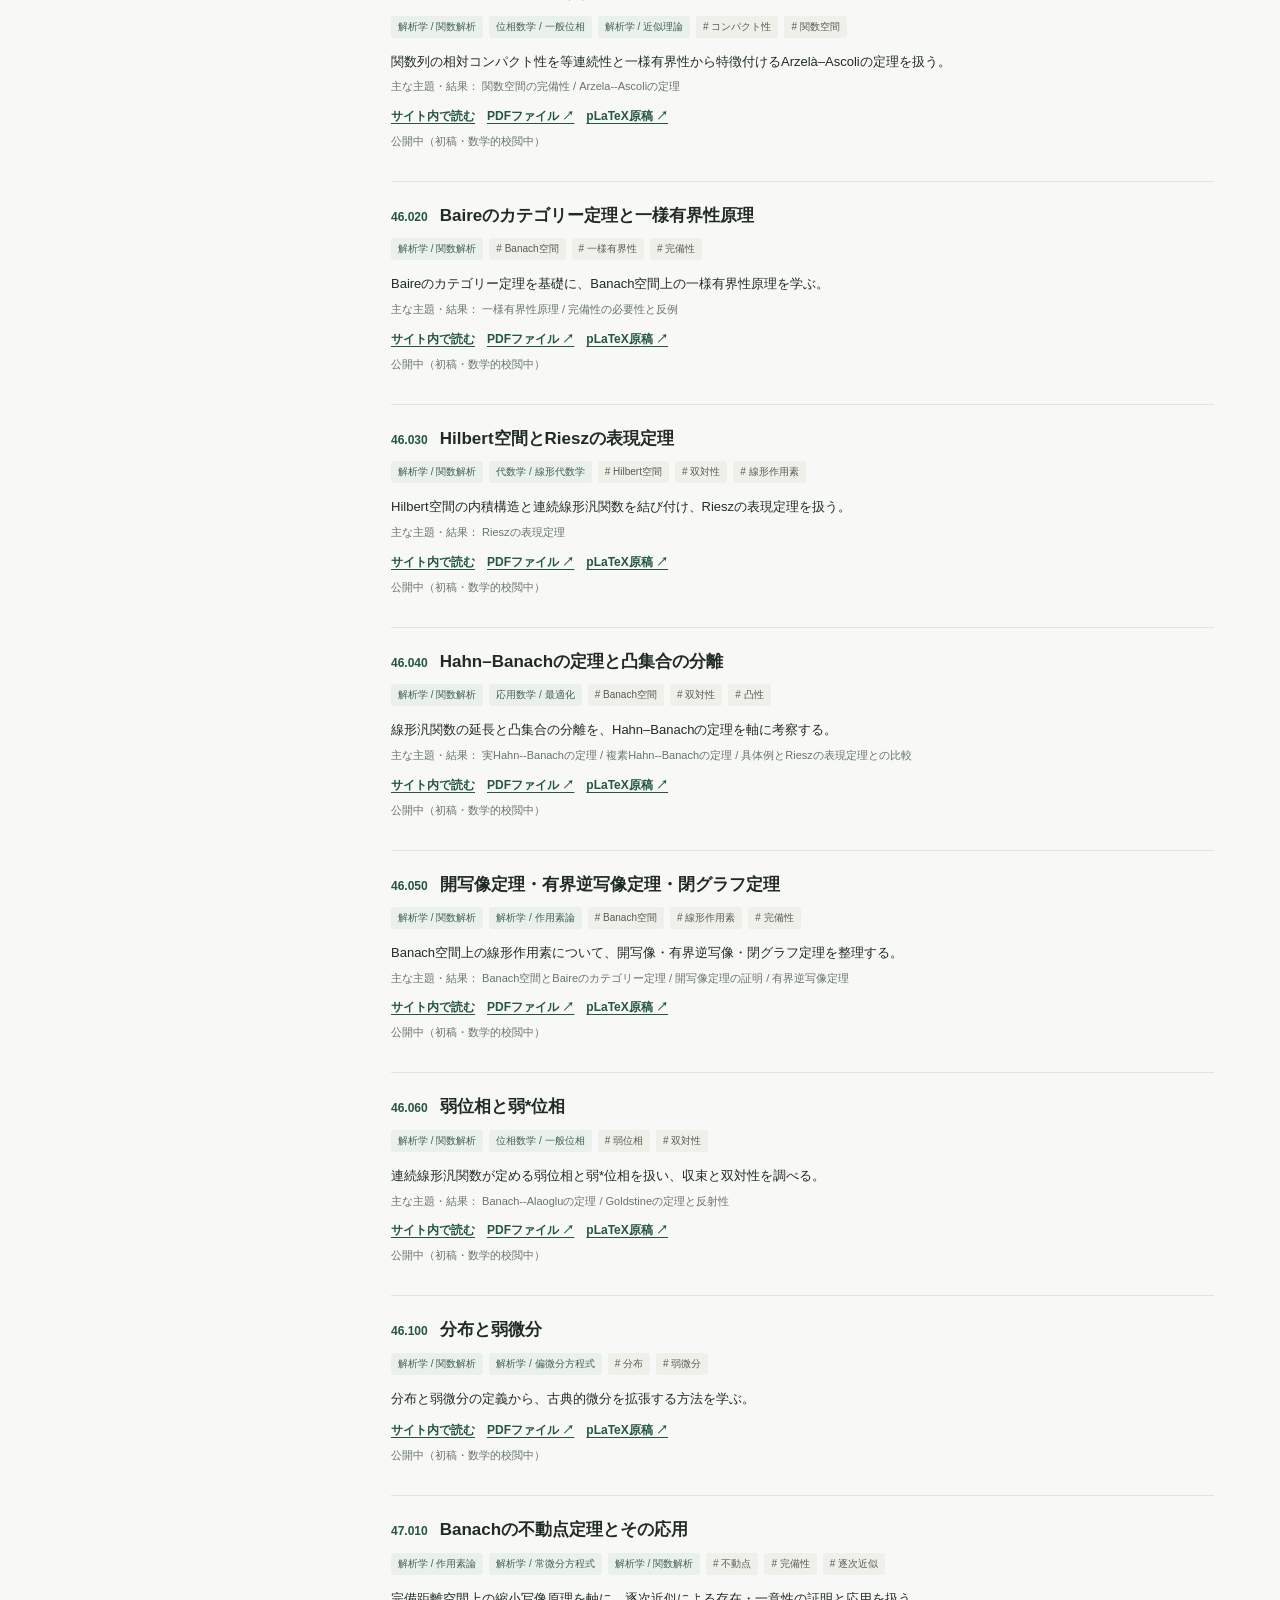
==== commit 9a91e751: "Integrate bilingual mathematical search, evidence-based relations and 160-note catalog" ====
--- a/index.html
+++ b/index.html
@@ -7,18 +7,18 @@
 <header><a class="brand" href="./"><span>∈</span> 擬コンラット</a><small>MATHEMATICAL NOTES · CROSS INDEX</small></header>
 <main><div class="roadmapPromo"><div><strong>主要定理ロードマップ</strong><span>分野から定理へ。クリックで枝が広がる学習マップ。</span></div><a href="./roadmap.html">数学の地図を開く →</a></div><section class="hero"><div class="eyebrow">NOTE CATALOGUE</div>
 <h1>数学ノート<br><em>横断索引</em></h1>
-<p>番号で管理し、分野と概念で探す。既存の分類番号を保ったまま、複数の数学的主題から一つのノートへたどり着ける。</p><p>全157冊のPDFとpLaTeX原稿を公開しています。ノート名をクリックすると概要と推奨読書順を表示します。</p>
+<p>番号で管理し、分野と概念で探す。既存の分類番号を保ったまま、複数の数学的主題から一つのノートへたどり着ける。</p><p>160本の数学ノートを索引に収録しています。157本のPDF・pLaTeX原稿は公開済みで、3本は索引のみです。日本語・英語の定理名、同義語、証明技法から検索できます。</p>
 </section>
 <nav class="tabs" aria-label="索引の表示方法">
 <button type="button" data-view="number" aria-pressed="true" class="active">番号順</button>
 <button type="button" data-view="fields" aria-pressed="false">分野別</button>
 <button type="button" data-view="topics" aria-pressed="false">概念・手法別</button></nav>
 <div class="layout"><aside>
-<label for="search">キーワード検索</label><input id="search" type="search" placeholder="定理・分野・番号から探す">
+<label for="search">キーワード検索</label><input id="search" type="search" placeholder="定理名・英語・別名・分野・番号から探す">
 <details id="fieldDetails"><summary>数学的分野 <small>複数選択可</small></summary><div id="fields"></div></details>
 <details id="topicDetails"><summary>概念・手法 <small>複数選択可</small></summary><div id="topics"></div></details>
 <p class="hint">複数選択した条件は共通部分（AND）として検索します。上位分野には下位分野を含みます。</p>
-<button id="clear" class="clear">条件をすべて解除</button></aside>
+<p class="hint">複数語はAND検索です。英語名（例：Banach fixed-point theorem）や表記揺れ（例：グレブナー基底）も検索できます。</p><button id="clear" class="clear">条件をすべて解除</button></aside>
 <section class="results" aria-label="検索結果"><div class="resultHead"><div><div class="eyebrow">INDEX OF NOTES</div><h2 id="title">番号順一覧</h2></div><strong id="count">—</strong></div>
 <div id="selected"></div><p id="message" role="status">索引を読み込んでいます…</p><div id="list"></div></section></div></main>
 <footer><span>擬コンラット · 独立した数学ノートの集積</span><span>分類のために番号体系を変更しません。</span></footer>
--- a/assets/style.css
+++ b/assets/style.css
@@ -96,3 +96,32 @@
 .pdfRenderStatus{font-size:13px;line-height:1.8;color:var(--muted);padding:15px}
 .pdfPagesPreview{max-height:1150px;overflow-y:auto;overscroll-behavior:contain}
 @media(max-width:700px){.pdfPagesContainer{padding:8px}.pdfPageList{gap:12px}.pdfPagesPreview{max-height:850px}}
+
+/* prominent roadmap entry in the catalogue */
+.roadmapPromo{display:flex;align-items:center;justify-content:space-between;gap:20px;padding:19px 24px;margin-top:24px;border:1px solid #c9dccc;background:linear-gradient(110deg,#e8f0e9,#f7f9f5);border-radius:8px}
+.roadmapPromo>div{display:flex;flex-direction:column;gap:6px}
+.roadmapPromo strong{font-size:16px}
+.roadmapPromo span{font-size:12px;color:var(--muted)}
+.roadmapPromo a{white-space:nowrap;text-decoration:none;background:var(--accent);color:white;padding:12px 14px;border-radius:6px;font-weight:720;font-size:12px}
+.roadmapPromo a:hover{background:#173d2e}
+@media(max-width:650px){.roadmapPromo{flex-direction:column;align-items:flex-start;padding:16px}.roadmapPromo a{white-space:normal}}
+
+/* Source-aware search summaries, concept index and evidence-backed relations. */
+.indexSummary{margin:11px 0 5px;color:var(--ink);font-size:13px;line-height:1.75}
+.indexResult{margin:4px 0 10px;font-size:11px;color:var(--muted);line-height:1.6}
+.noteDetailedDescription{font-size:14px;line-height:1.9;color:var(--ink);margin:12px 0}
+.contentIndex,.evidenceRelationsSection{margin:30px 0;padding-top:20px;border-top:1px solid var(--line)}
+.contentIndex h2,.evidenceRelationsSection h2{font-size:21px;margin:0 0 12px}
+.contentIndex h3{font-size:14px;margin:18px 0 8px}
+.mainResultList{line-height:1.9;padding-left:1.3em;font-size:13px}
+.indexedConcepts{display:flex;flex-wrap:wrap;gap:8px}
+.conceptLink{font-size:12px;padding:8px 10px;background:#f3f7f3;border:1px solid #dce7df;border-radius:5px;text-decoration:none;color:var(--accent);line-height:1.5}
+.conceptLink:hover,.evidenceTitle a:hover{text-decoration:underline}
+.evidenceRelations{display:grid;grid-template-columns:repeat(auto-fit,minmax(min(100%,310px),1fr));gap:13px}
+.evidenceCard{min-width:0;border:1px solid var(--line);padding:14px;border-radius:6px;background:#fff;line-height:1.7}
+.evidenceTitle{font-size:14px;margin:8px 0 5px}
+.evidenceTitle a{color:var(--accent);text-decoration:none}
+.evidenceLabel,.evidenceState{font-size:11px;color:var(--muted);display:inline-block;margin-right:8px}
+.evidenceExplanation{font-size:12px;line-height:1.8;margin:9px 0 0}
+.evidenceSource{font-size:11px;line-height:1.6;color:var(--muted);border-top:1px dotted var(--line);padding-top:7px;margin:10px 0 0}
+@media(max-width:650px){.evidenceRelations{grid-template-columns:1fr}}
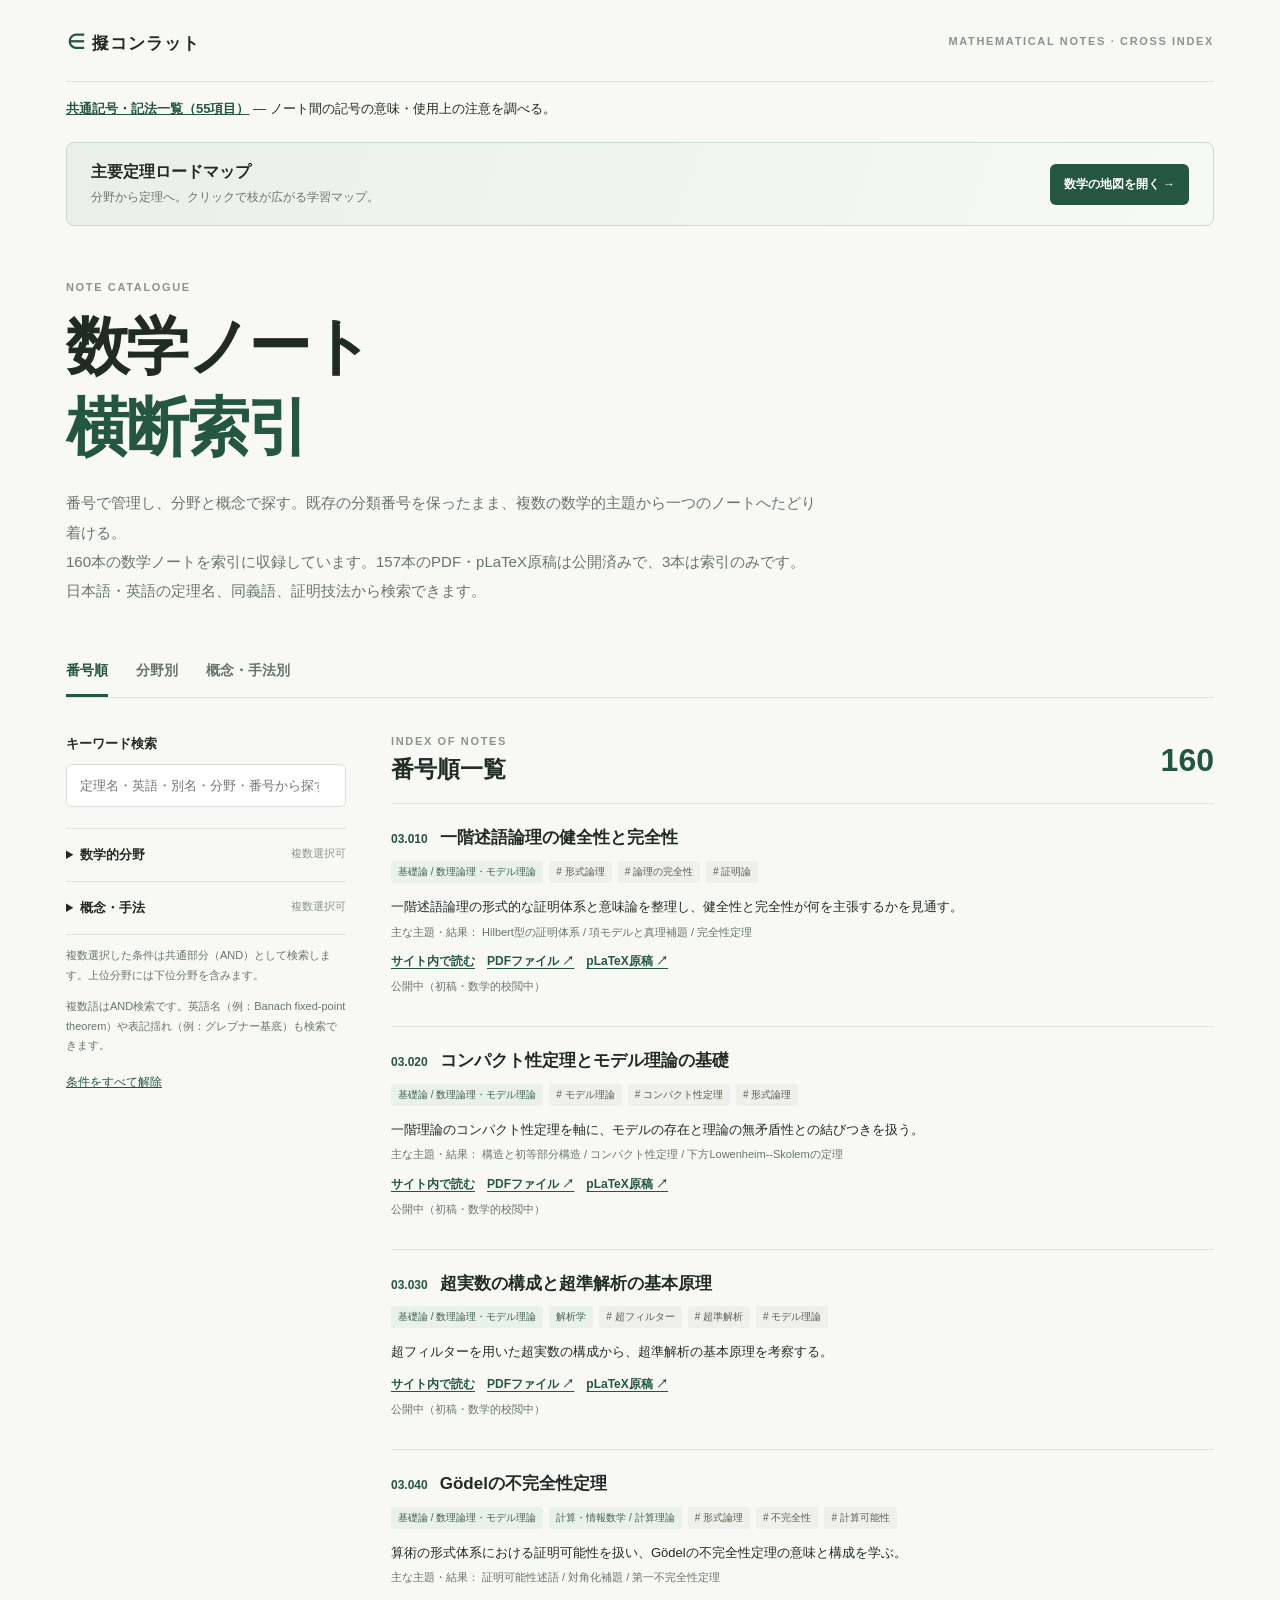
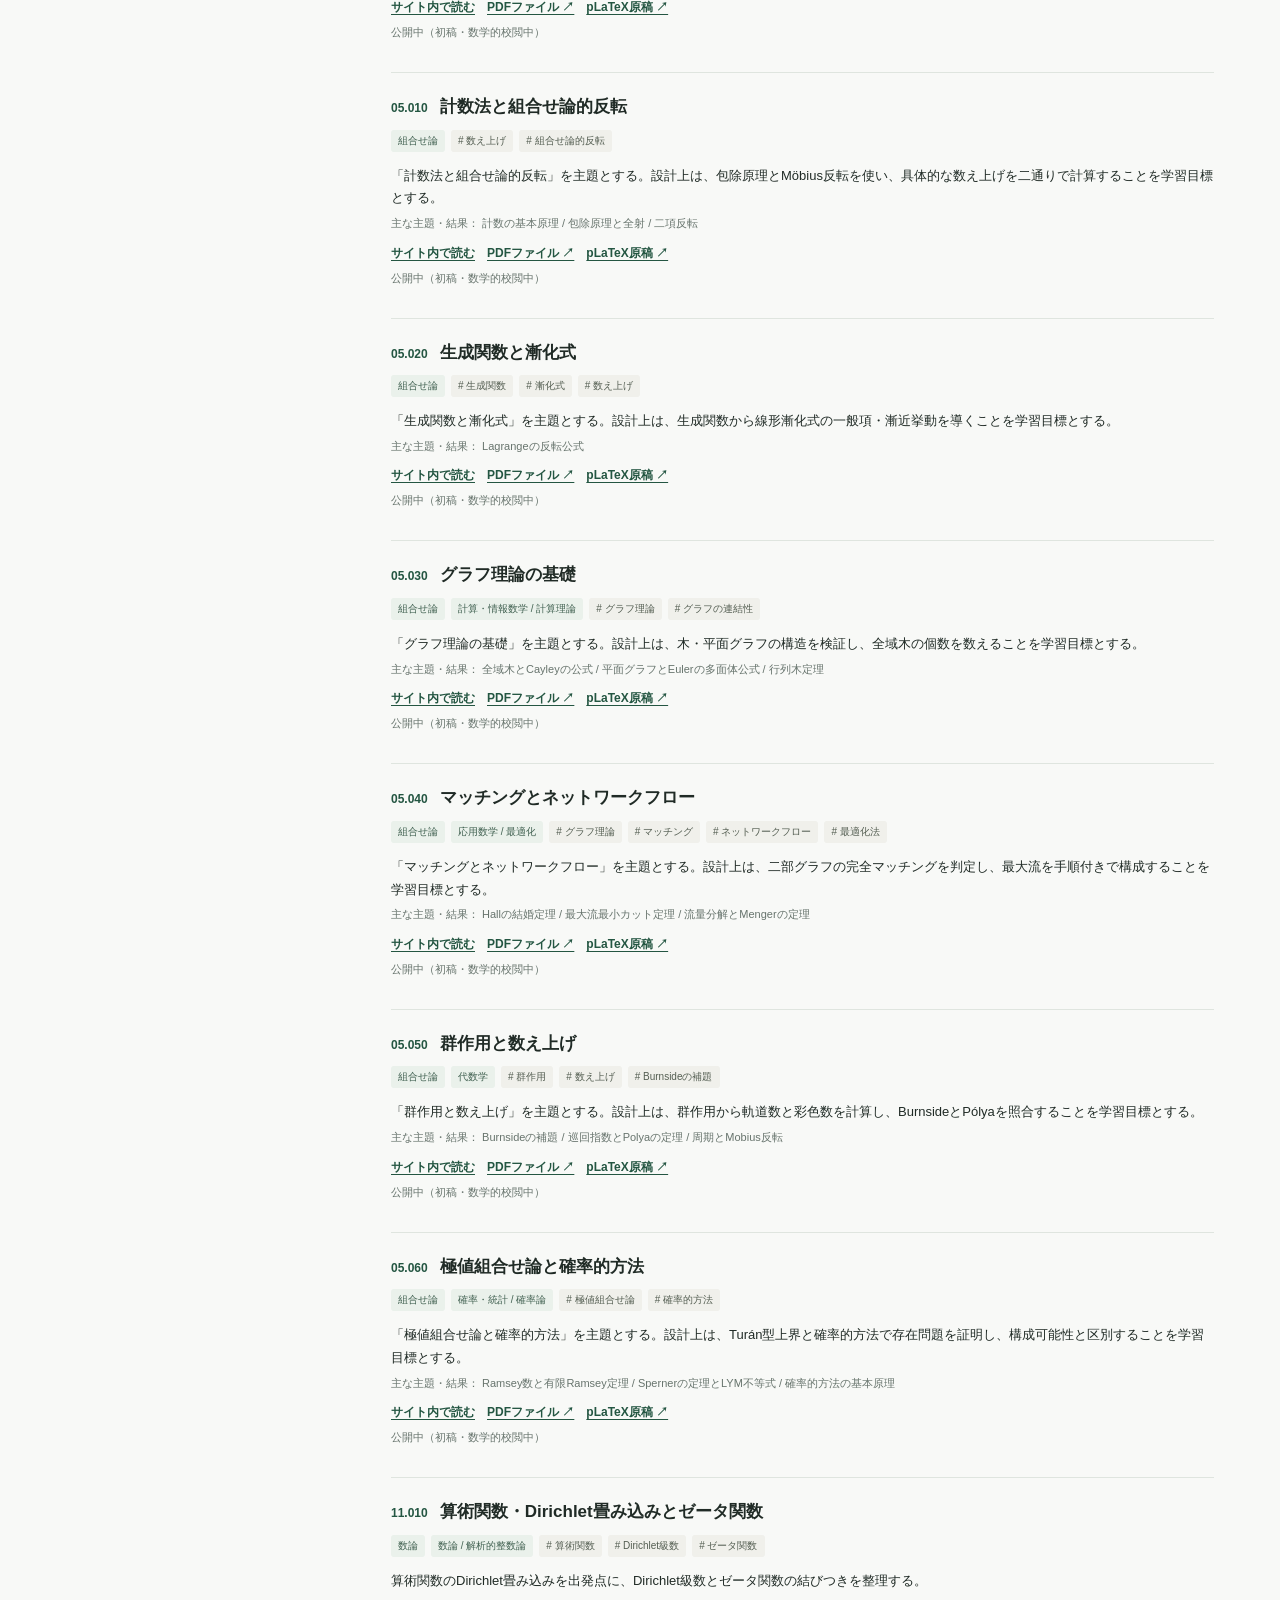
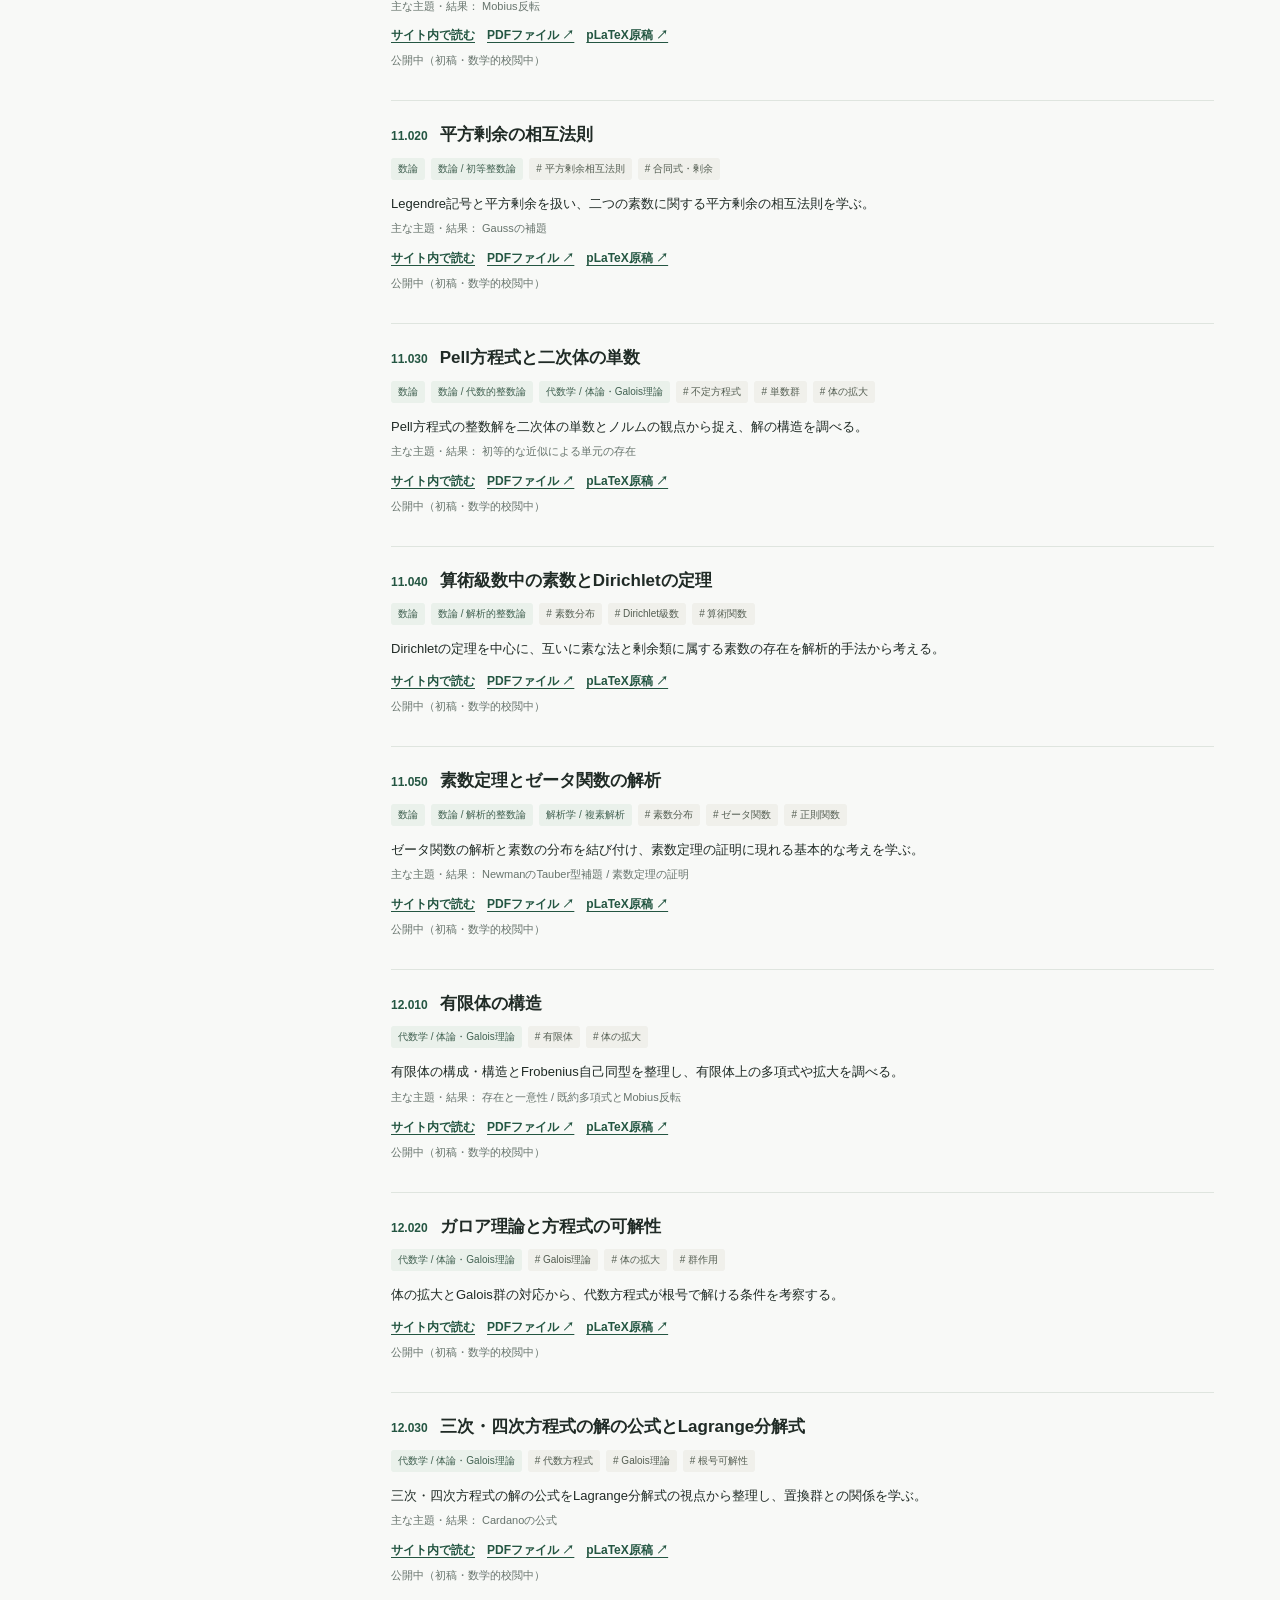
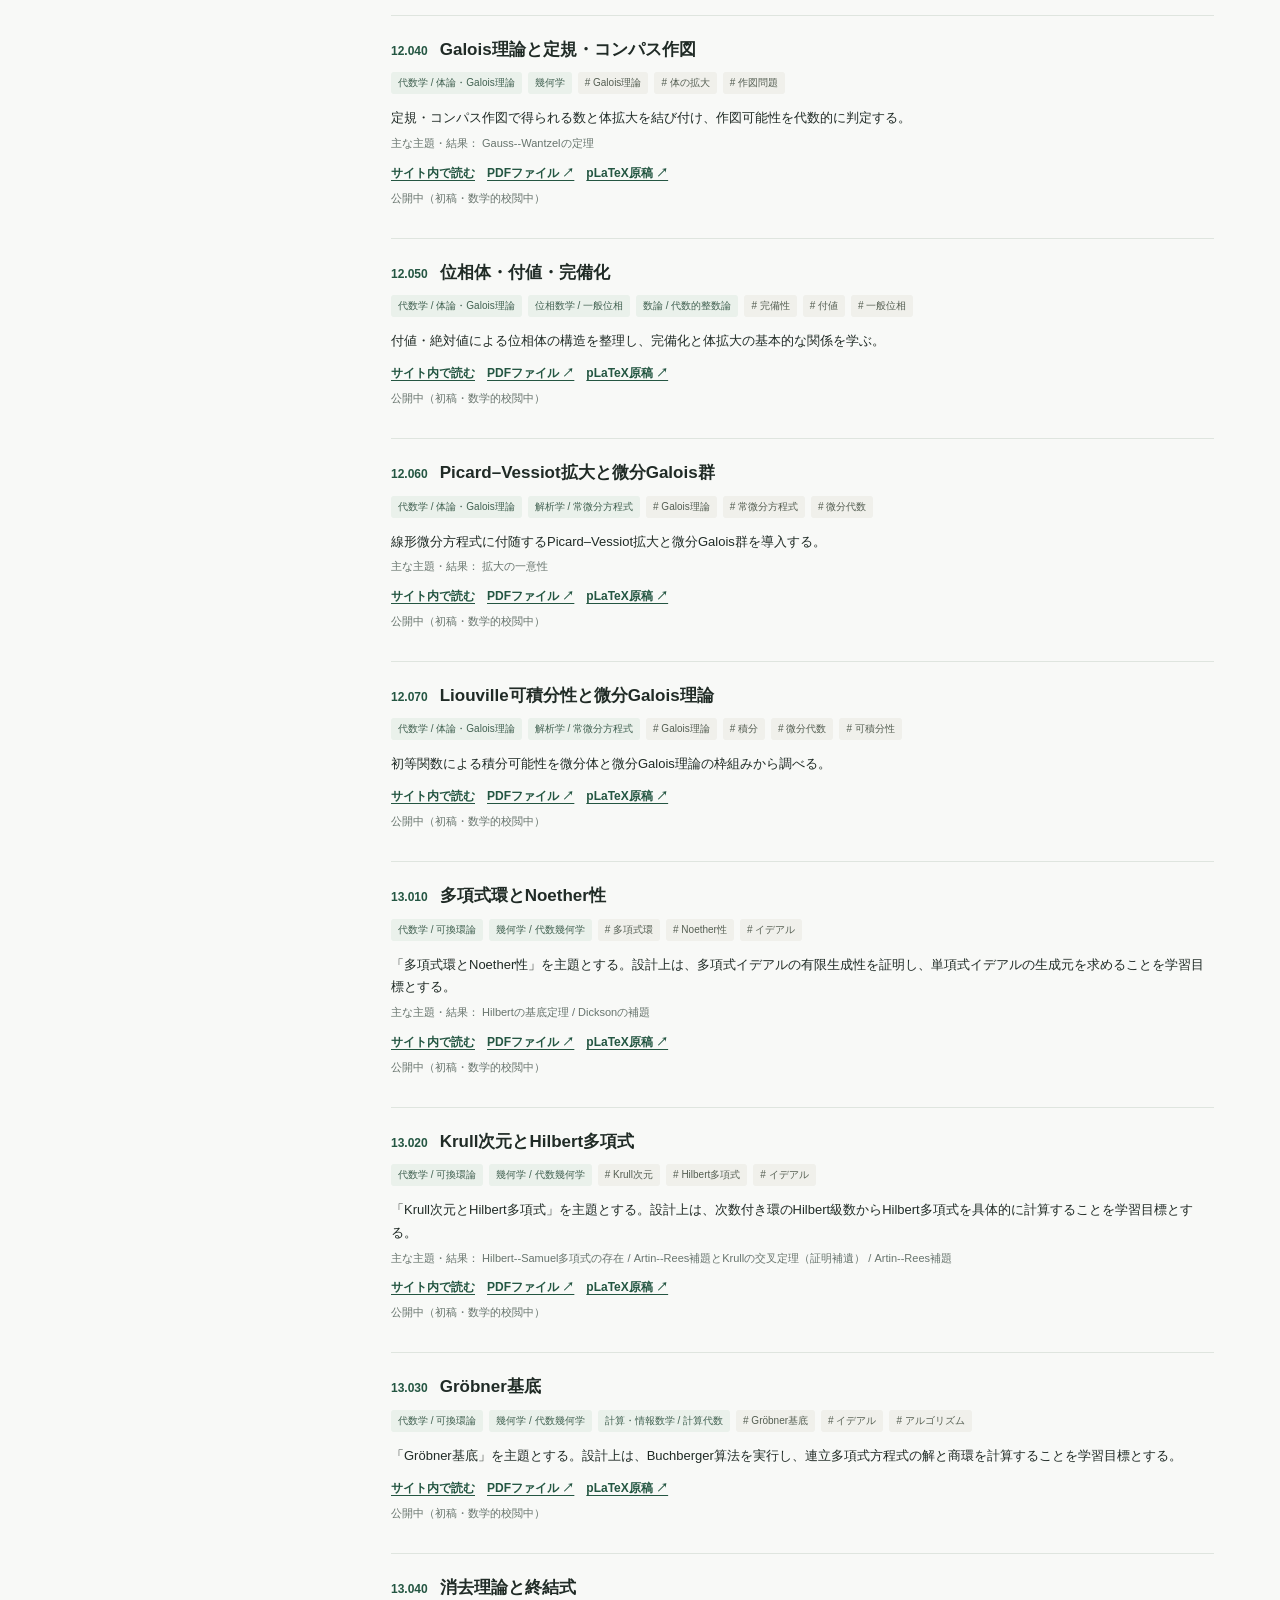
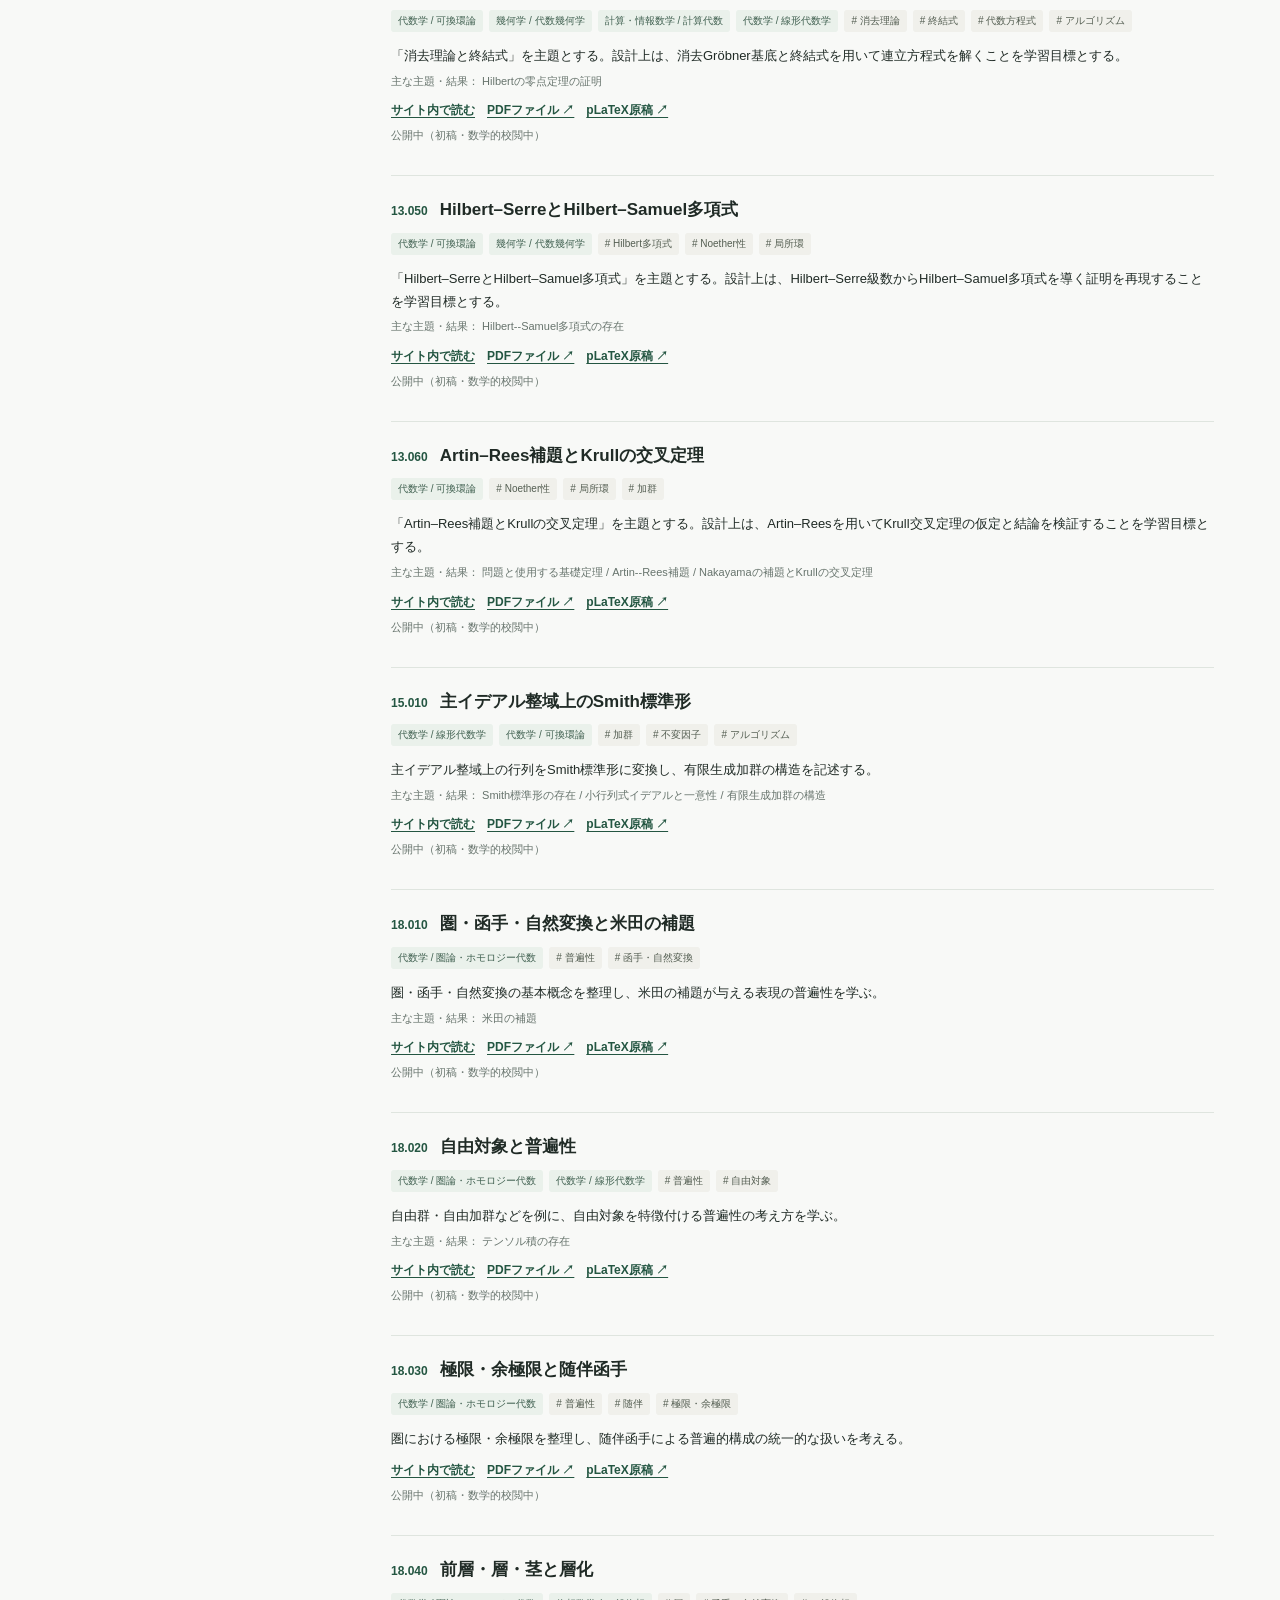
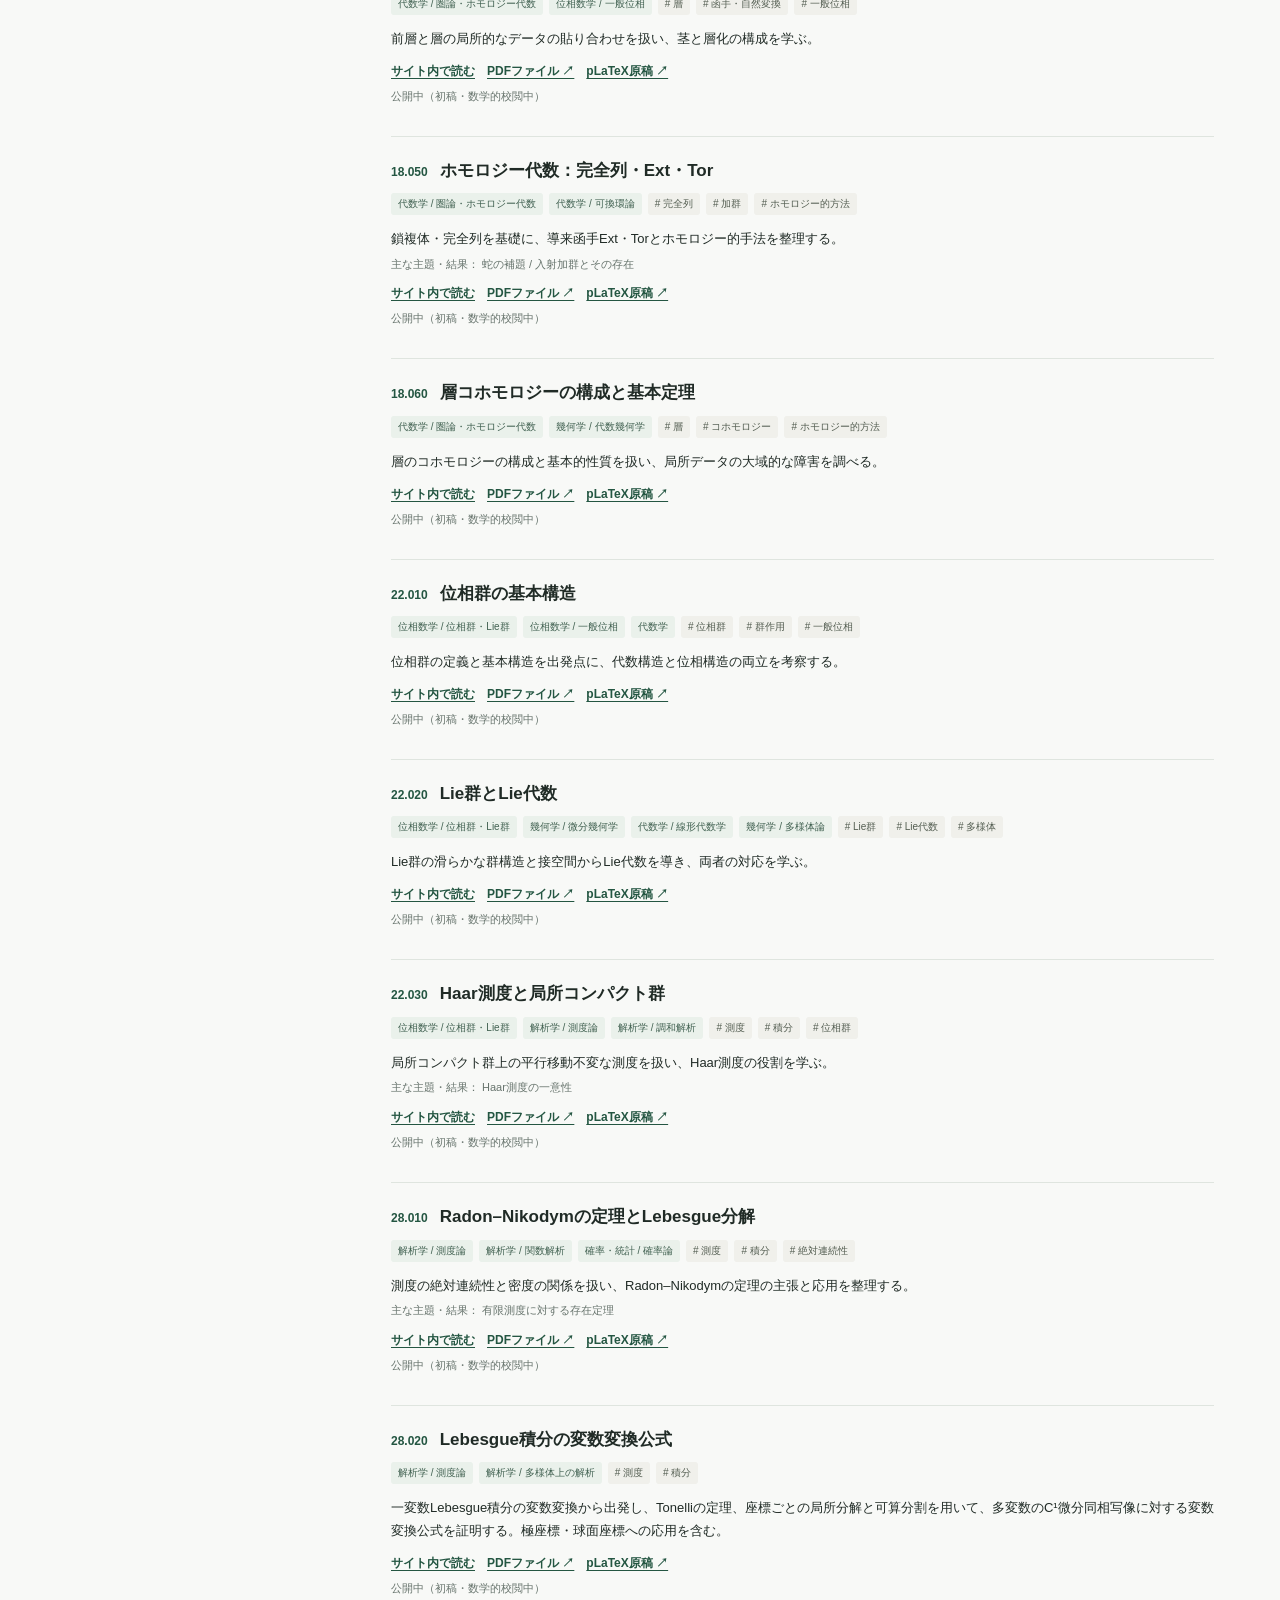
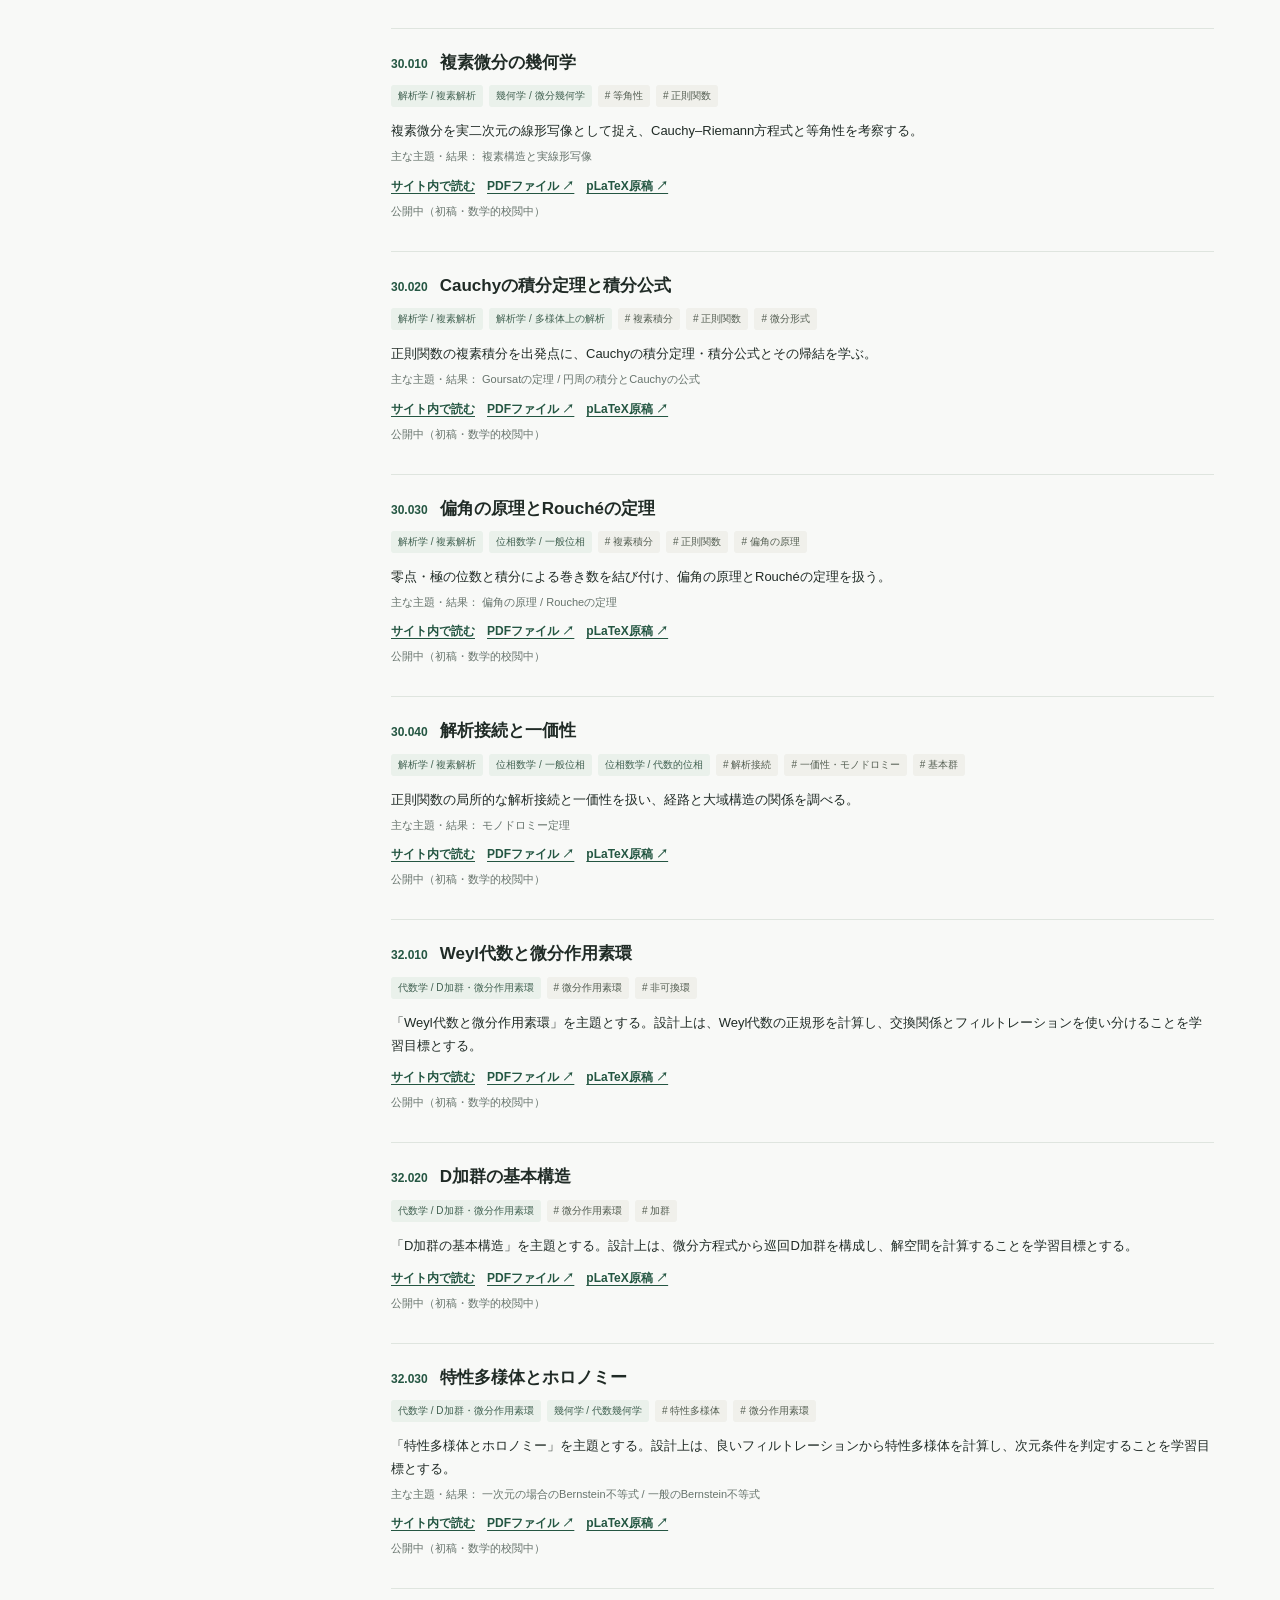
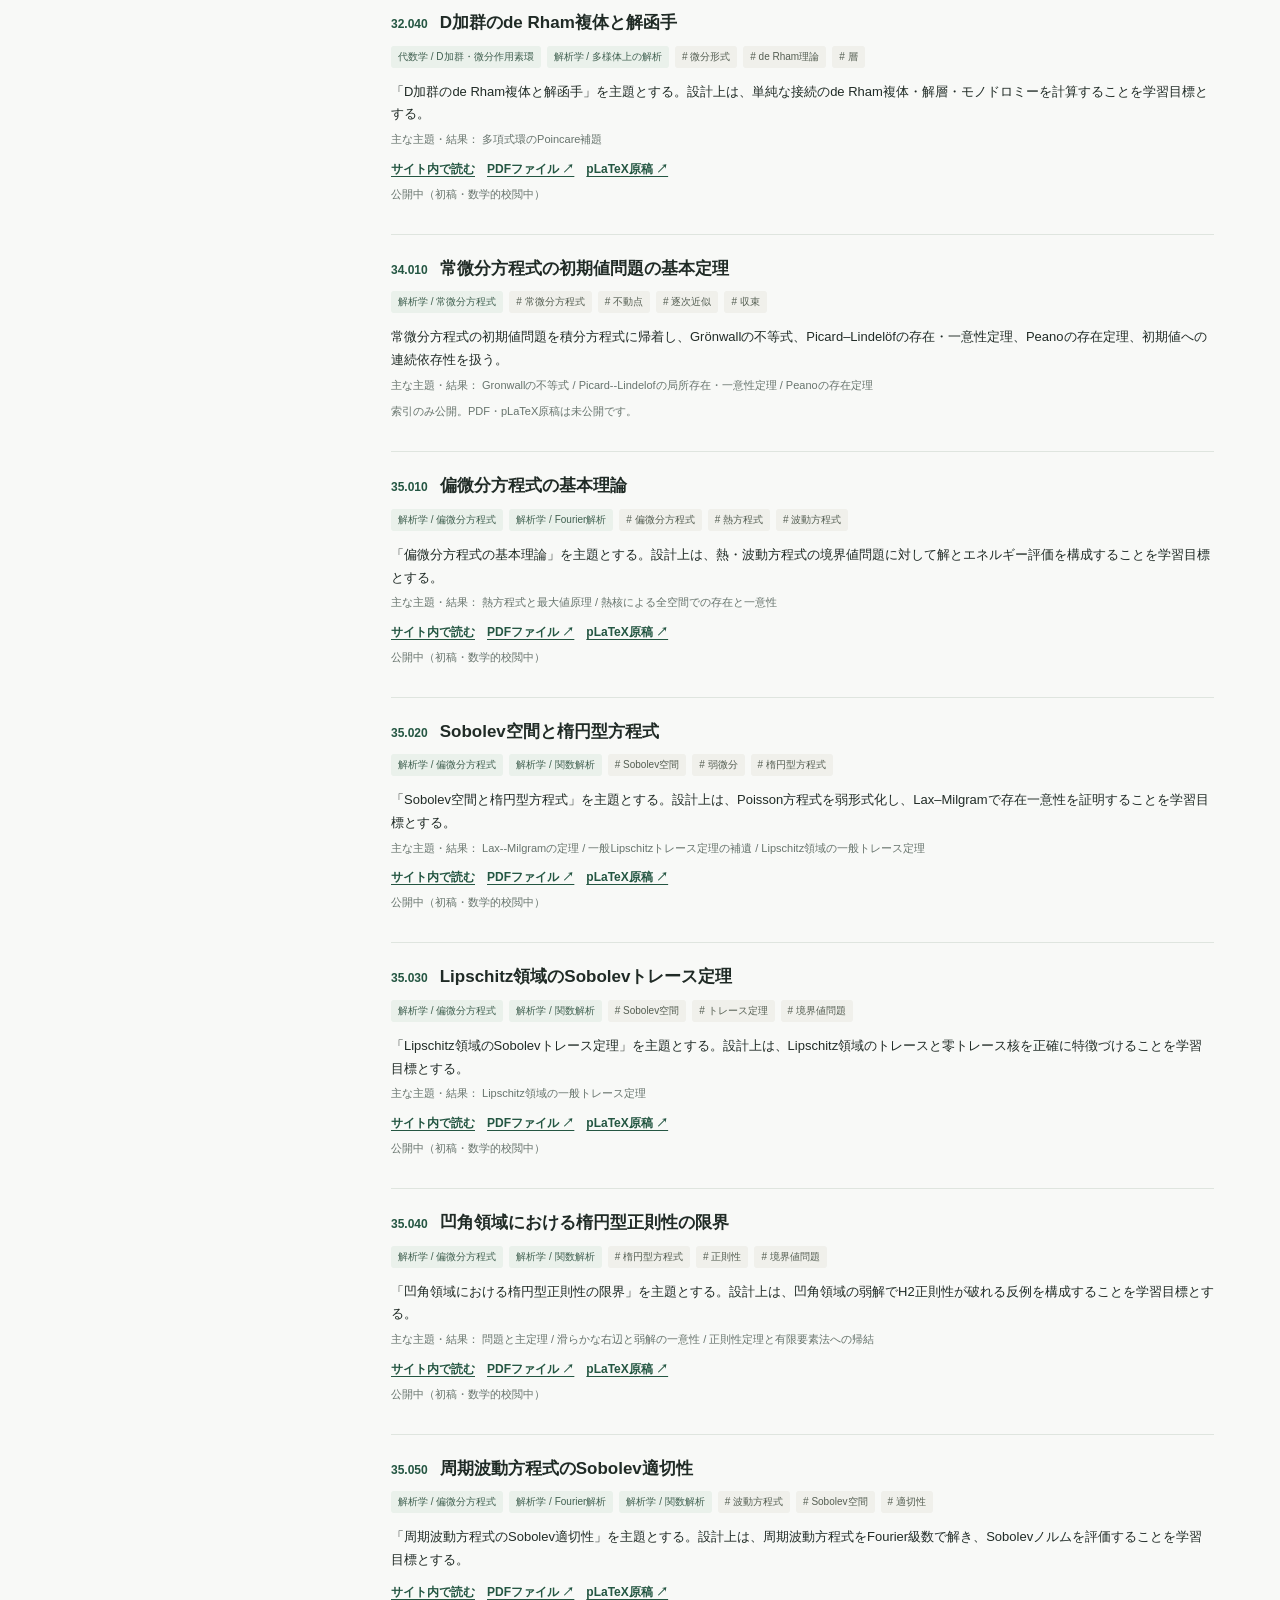
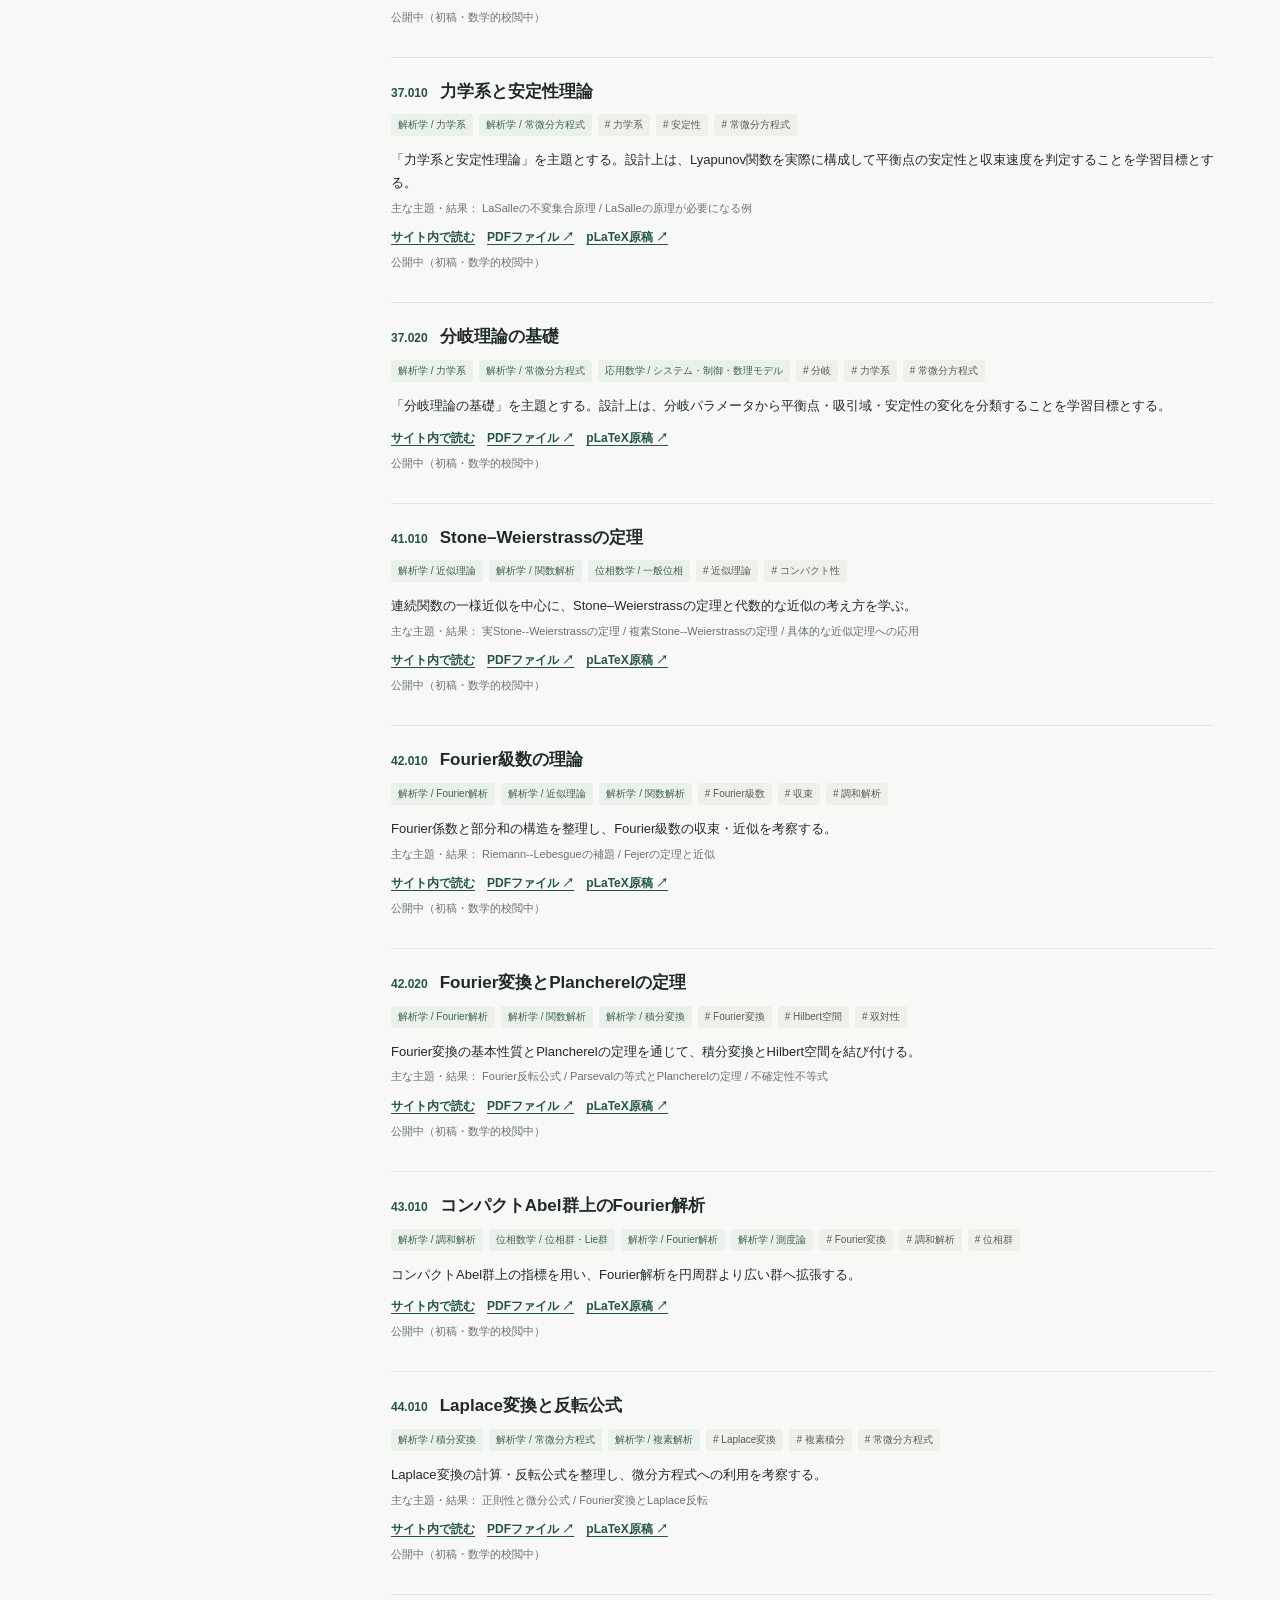
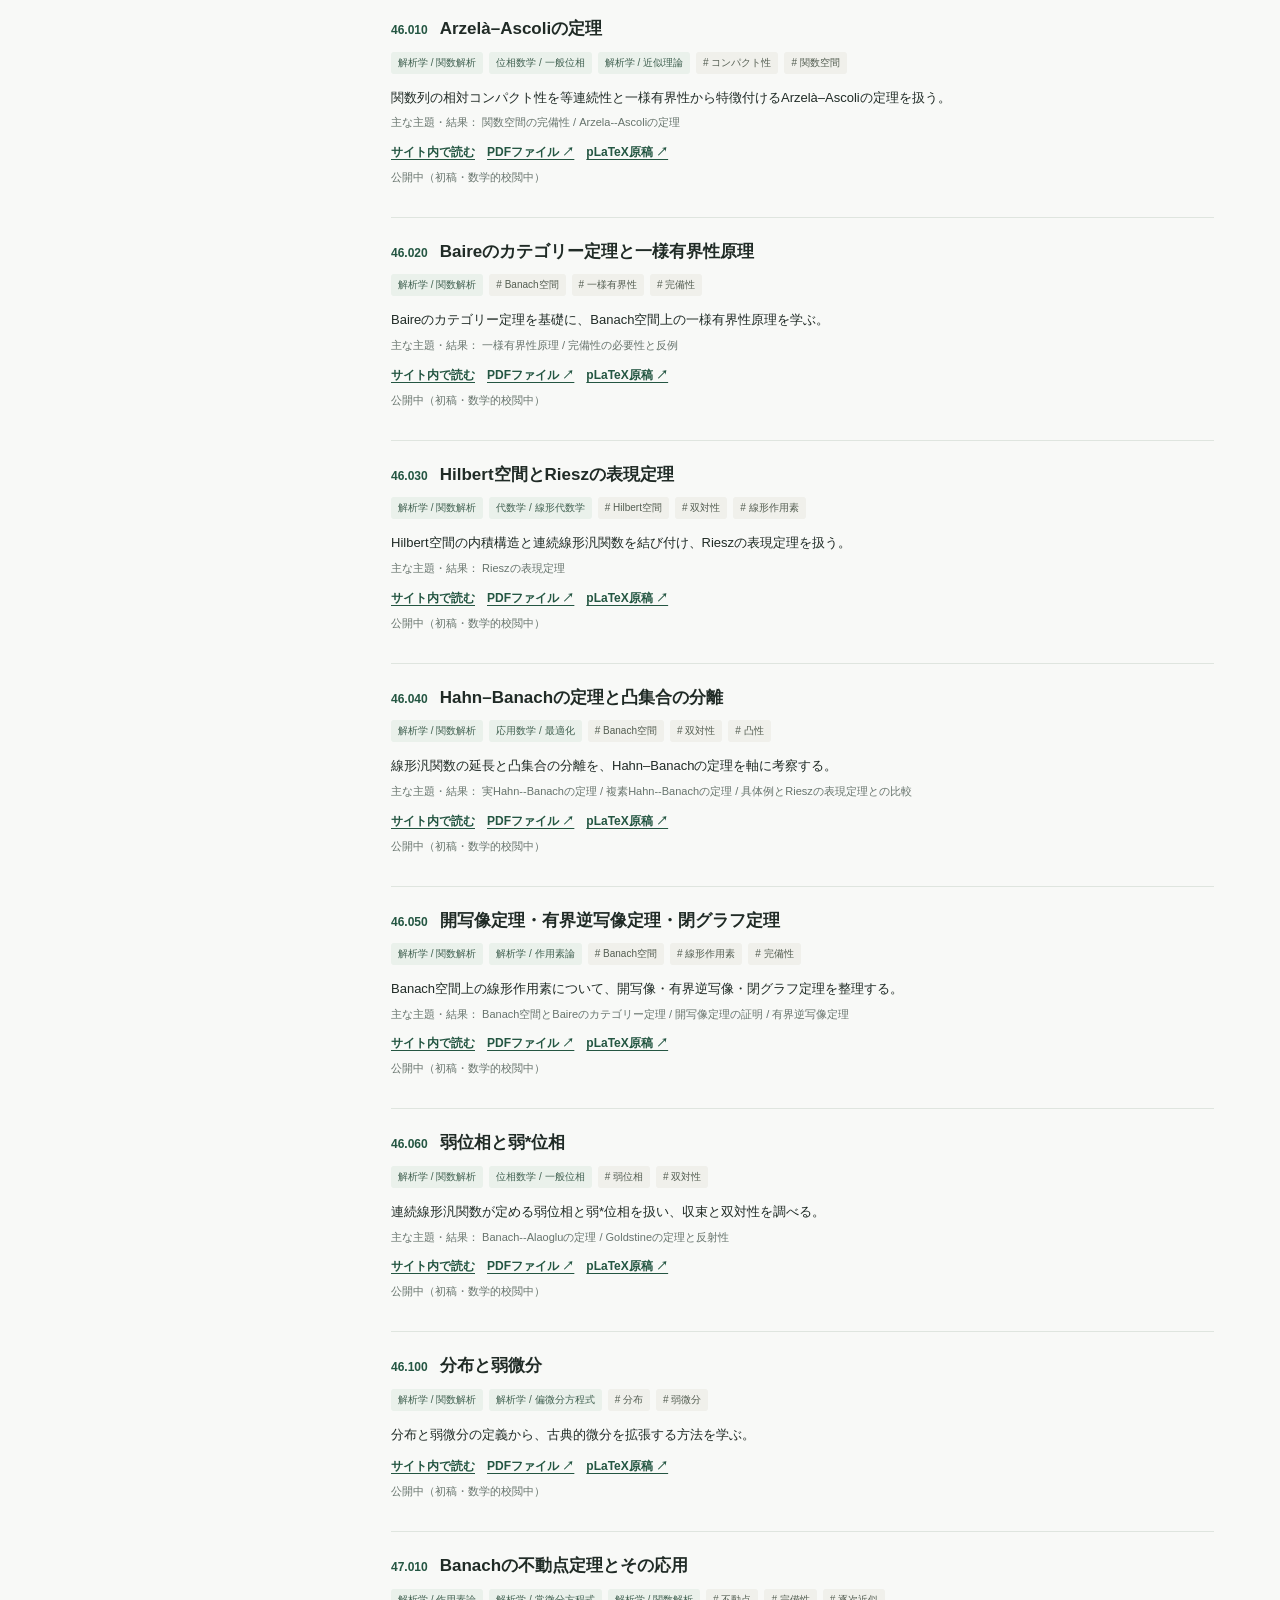
==== commit d74541bf: "Link central notation reference throughout public site and documentation" ====
--- a/index.html
+++ b/index.html
@@ -5,7 +5,7 @@
 <link rel="stylesheet" href="./assets/style.css"><script defer src="./assets/app.js"></script></head>
 <body><div class="shell">
 <header><a class="brand" href="./"><span>∈</span> 擬コンラット</a><small>MATHEMATICAL NOTES · CROSS INDEX</small></header>
-<main><div class="roadmapPromo"><div><strong>主要定理ロードマップ</strong><span>分野から定理へ。クリックで枝が広がる学習マップ。</span></div><a href="./roadmap.html">数学の地図を開く →</a></div><section class="hero"><div class="eyebrow">NOTE CATALOGUE</div>
+<main><p style="margin:18px 0 0;font-size:13px"><a href="./notation.html" style="color:var(--accent);font-weight:700">共通記号・記法一覧（55項目）</a> — ノート間の記号の意味・使用上の注意を調べる。</p><div class="roadmapPromo"><div><strong>主要定理ロードマップ</strong><span>分野から定理へ。クリックで枝が広がる学習マップ。</span></div><a href="./roadmap.html">数学の地図を開く →</a></div><section class="hero"><div class="eyebrow">NOTE CATALOGUE</div>
 <h1>数学ノート<br><em>横断索引</em></h1>
 <p>番号で管理し、分野と概念で探す。既存の分類番号を保ったまま、複数の数学的主題から一つのノートへたどり着ける。</p><p>160本の数学ノートを索引に収録しています。157本のPDF・pLaTeX原稿は公開済みで、3本は索引のみです。日本語・英語の定理名、同義語、証明技法から検索できます。</p>
 </section>
--- a/assets/style.css
+++ b/assets/style.css
@@ -125,3 +125,7 @@
 .evidenceExplanation{font-size:12px;line-height:1.8;margin:9px 0 0}
 .evidenceSource{font-size:11px;line-height:1.6;color:var(--muted);border-top:1px dotted var(--line);padding-top:7px;margin:10px 0 0}
 @media(max-width:650px){.evidenceRelations{grid-template-columns:1fr}}
+
+.candidateRelations{margin-top:22px;border-top:1px solid var(--line);padding-top:14px}
+.candidateRelations summary{cursor:pointer;color:var(--accent);font-weight:700;font-size:13px;margin-bottom:14px}
+.candidateRelations .evidenceCard{background:#fafbfa}
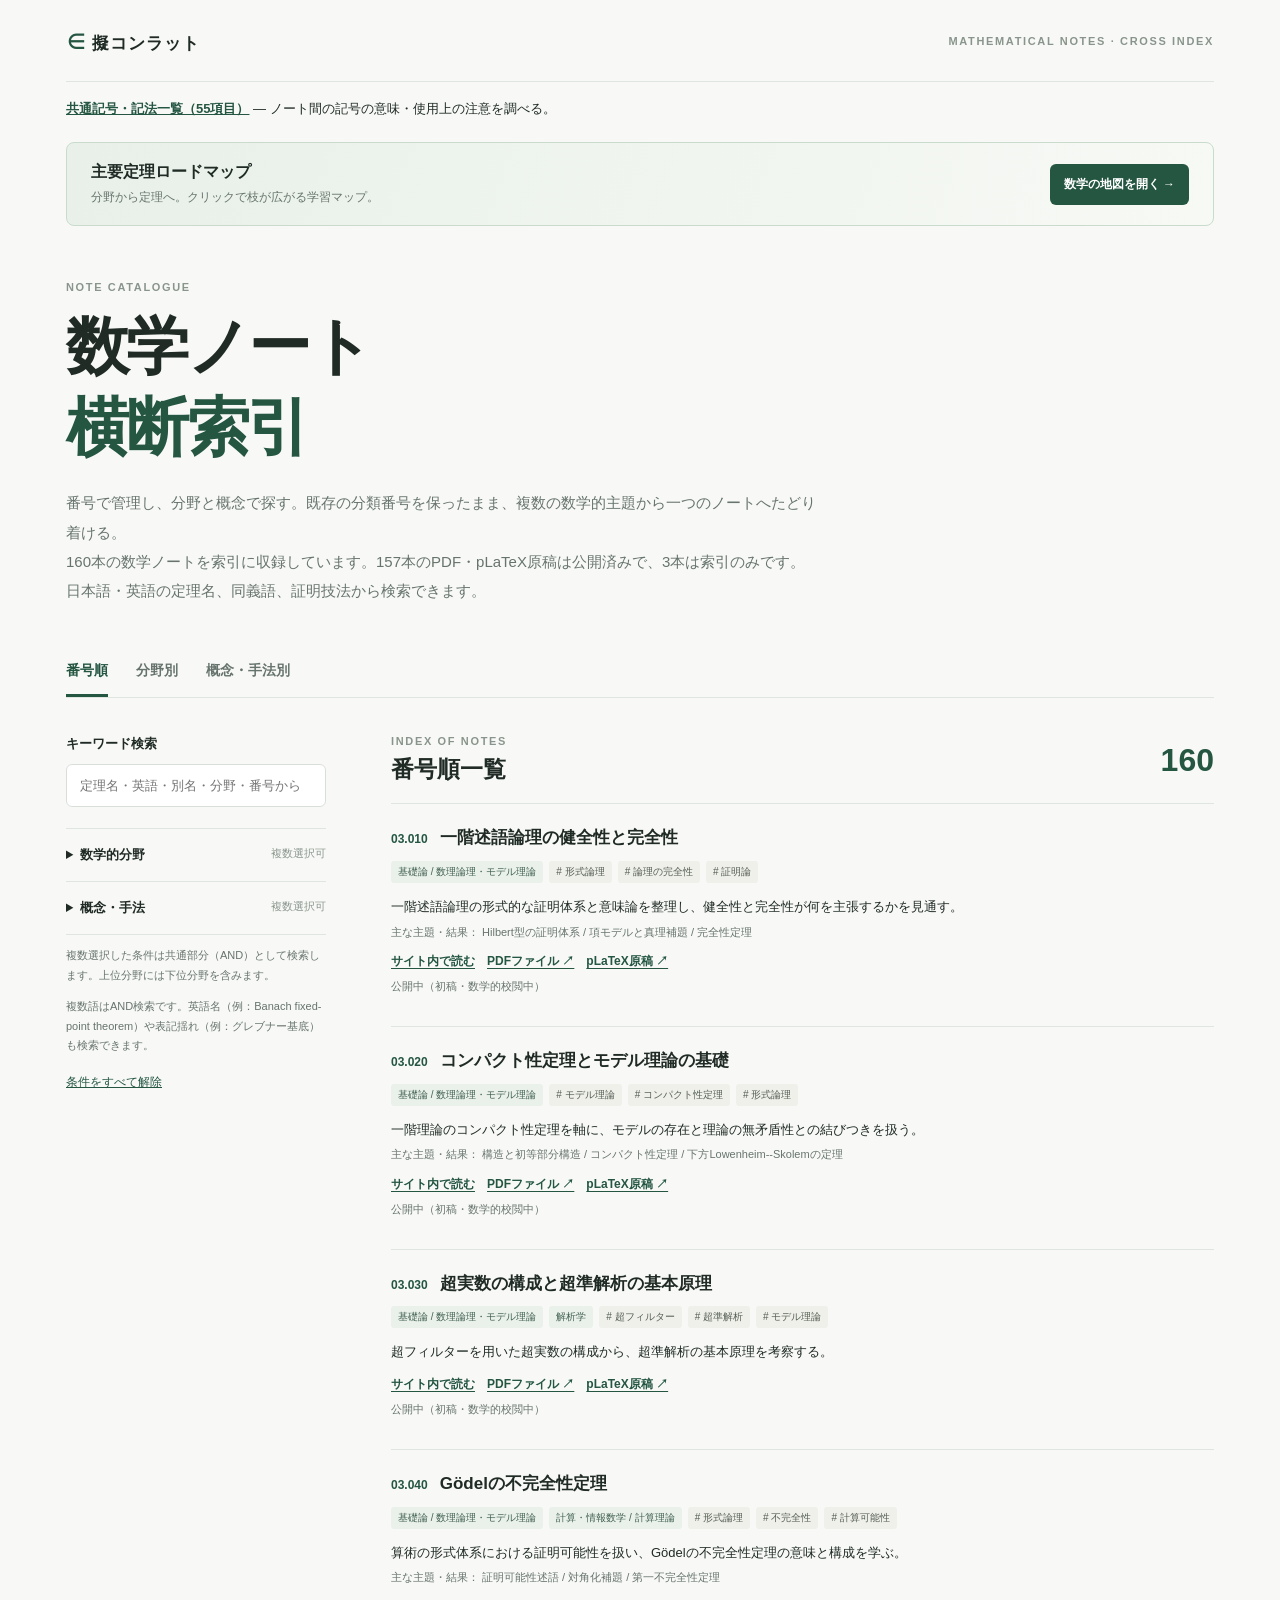
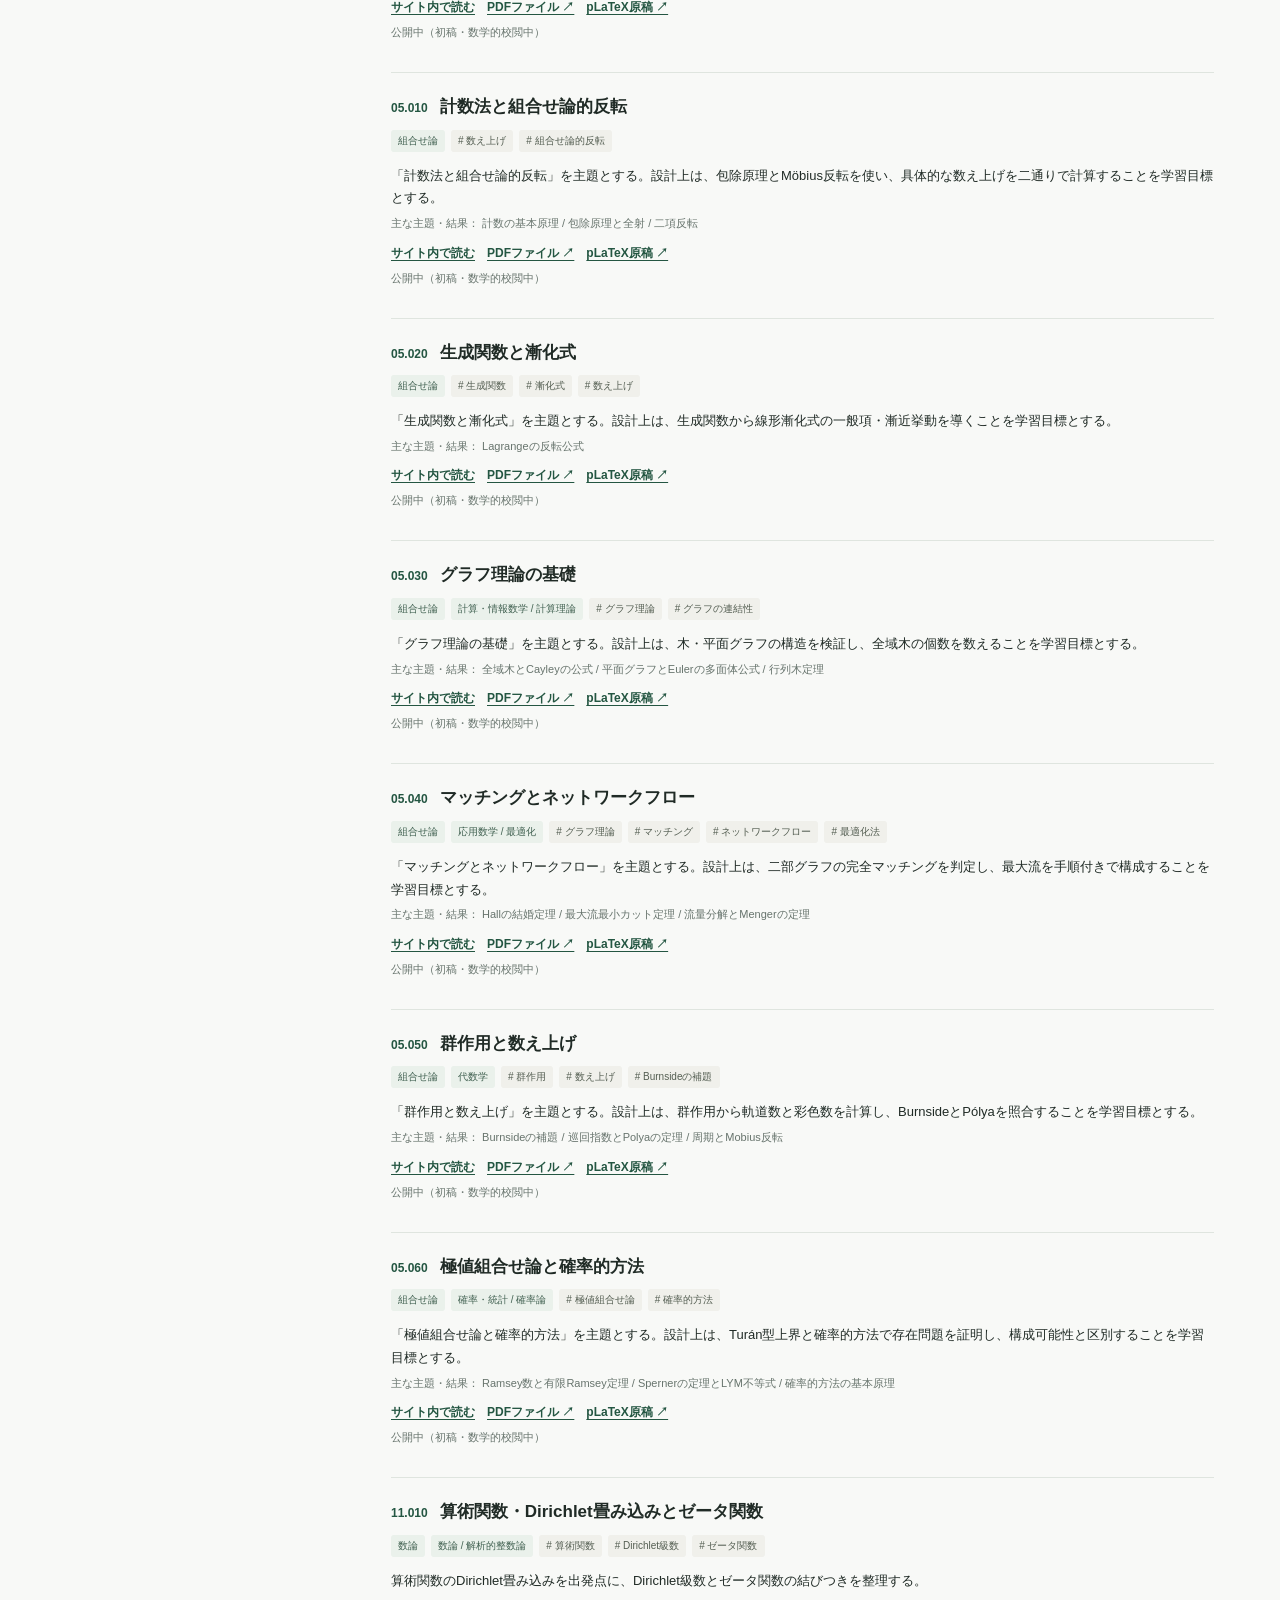
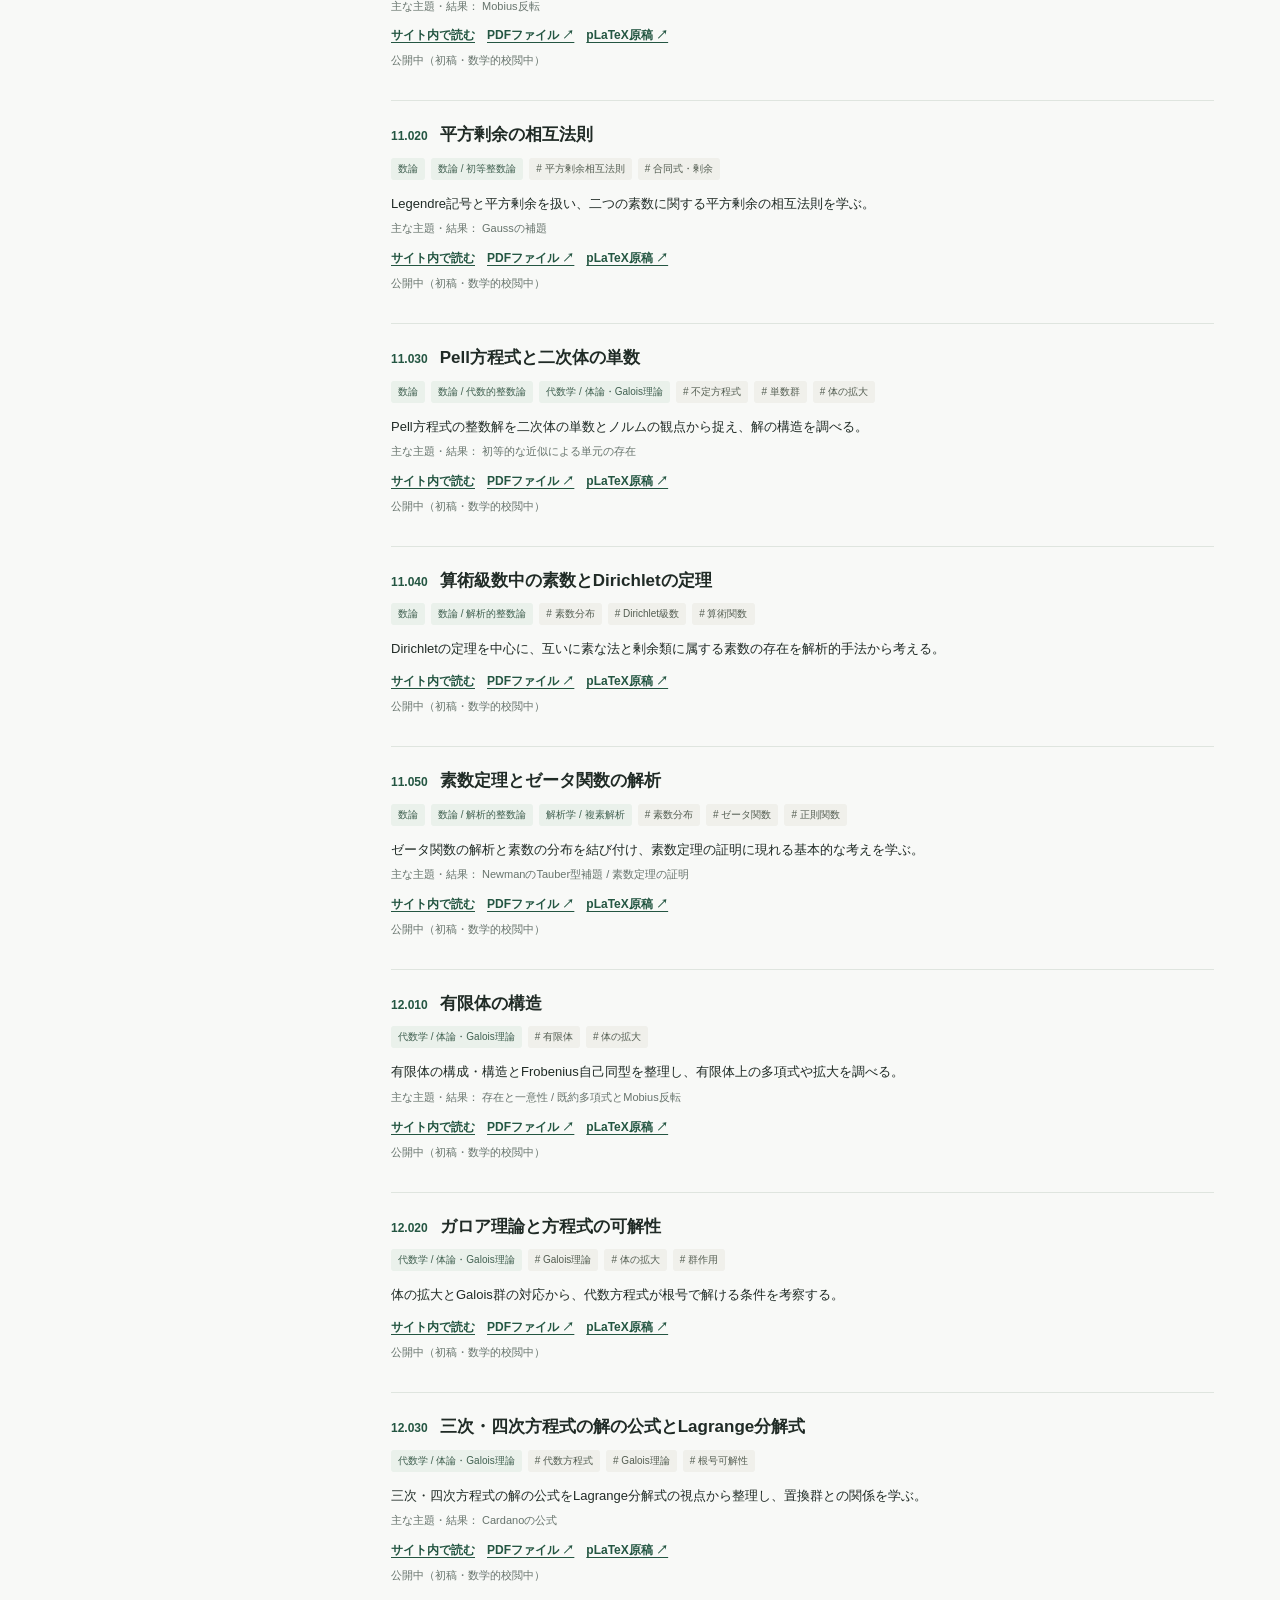
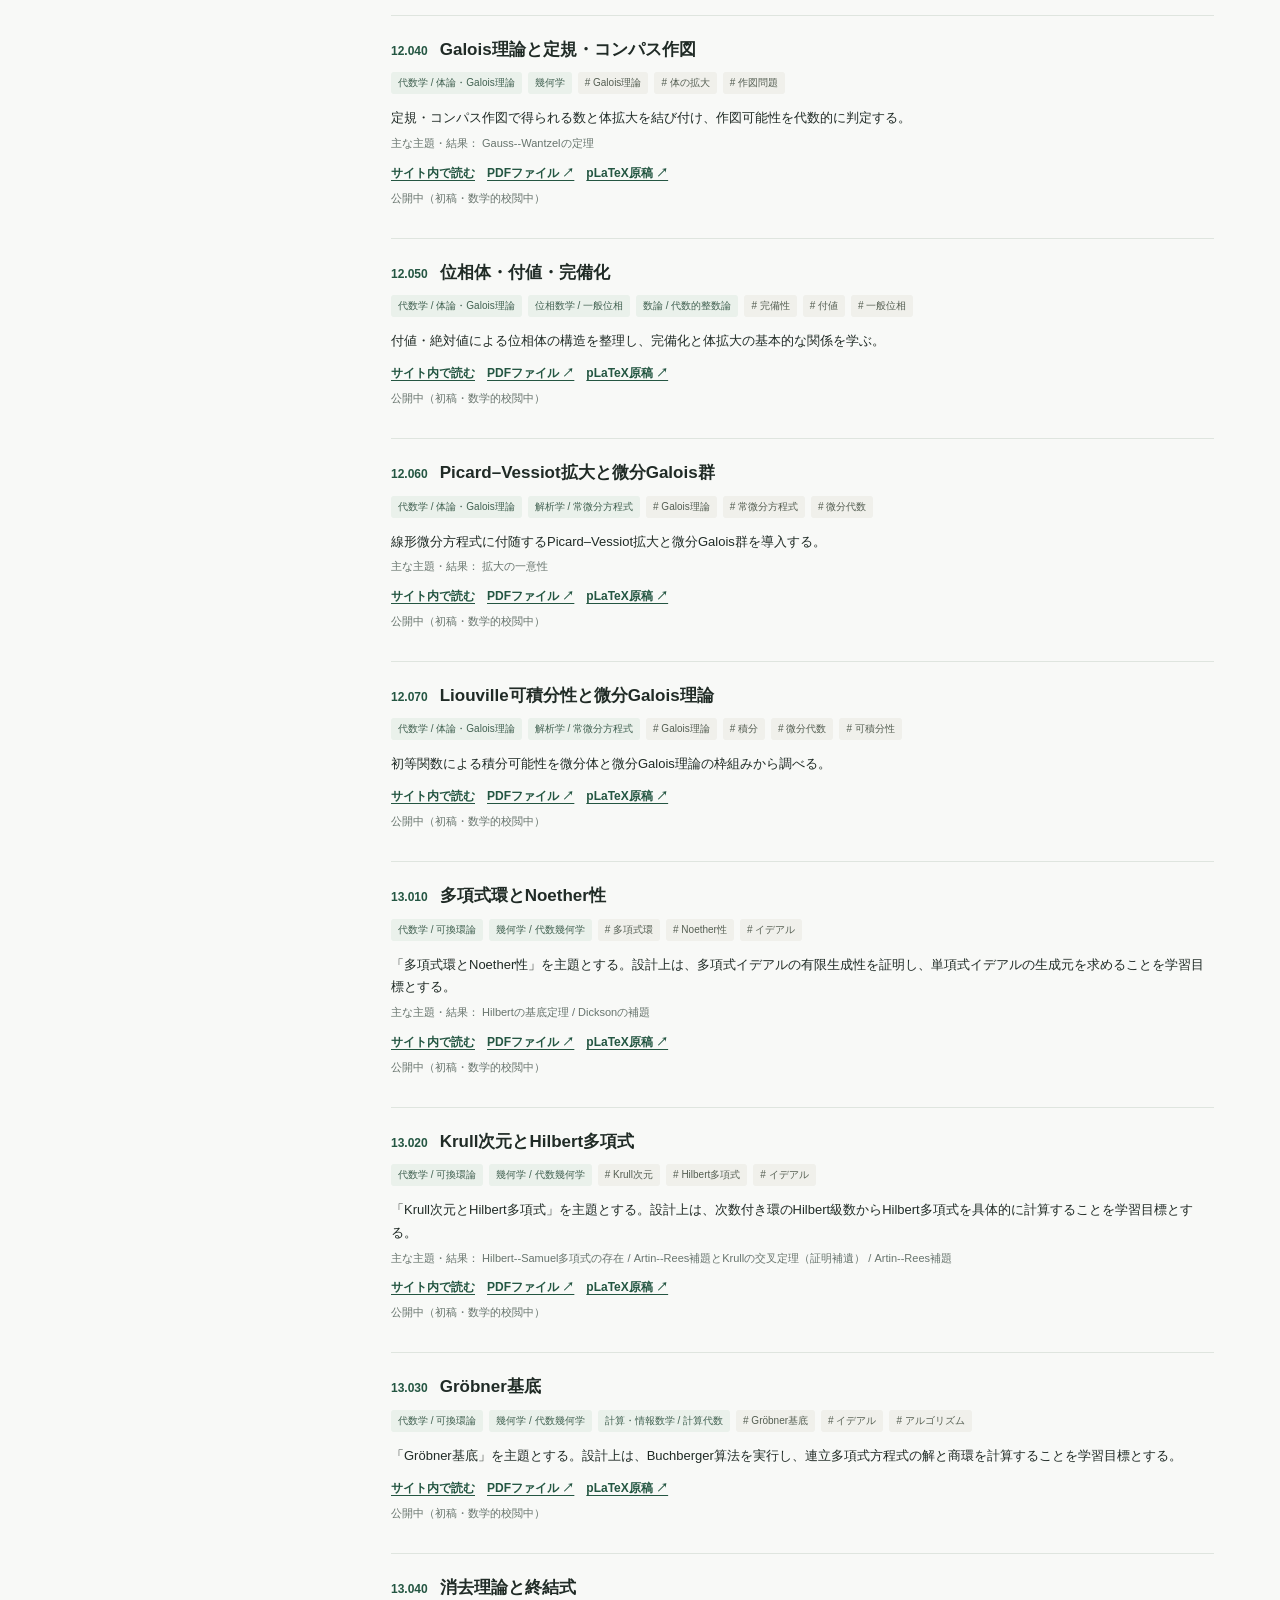
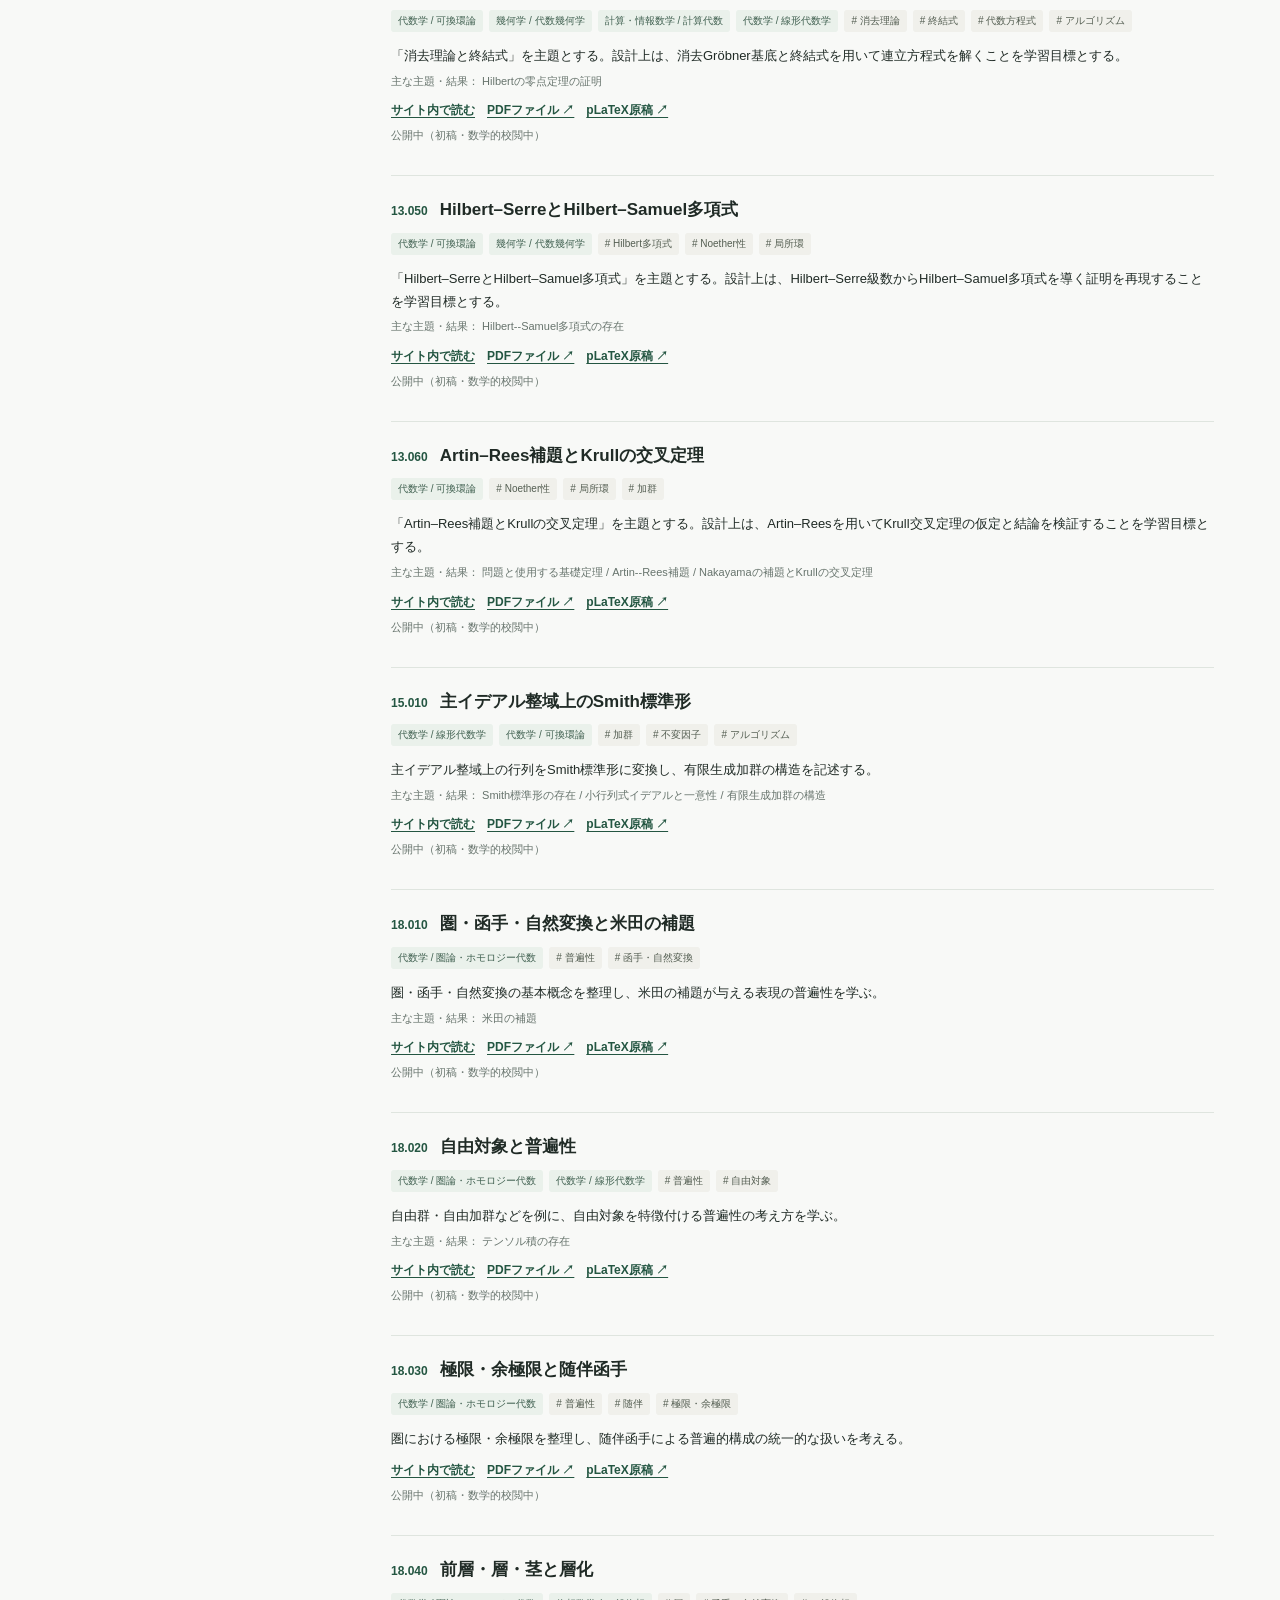
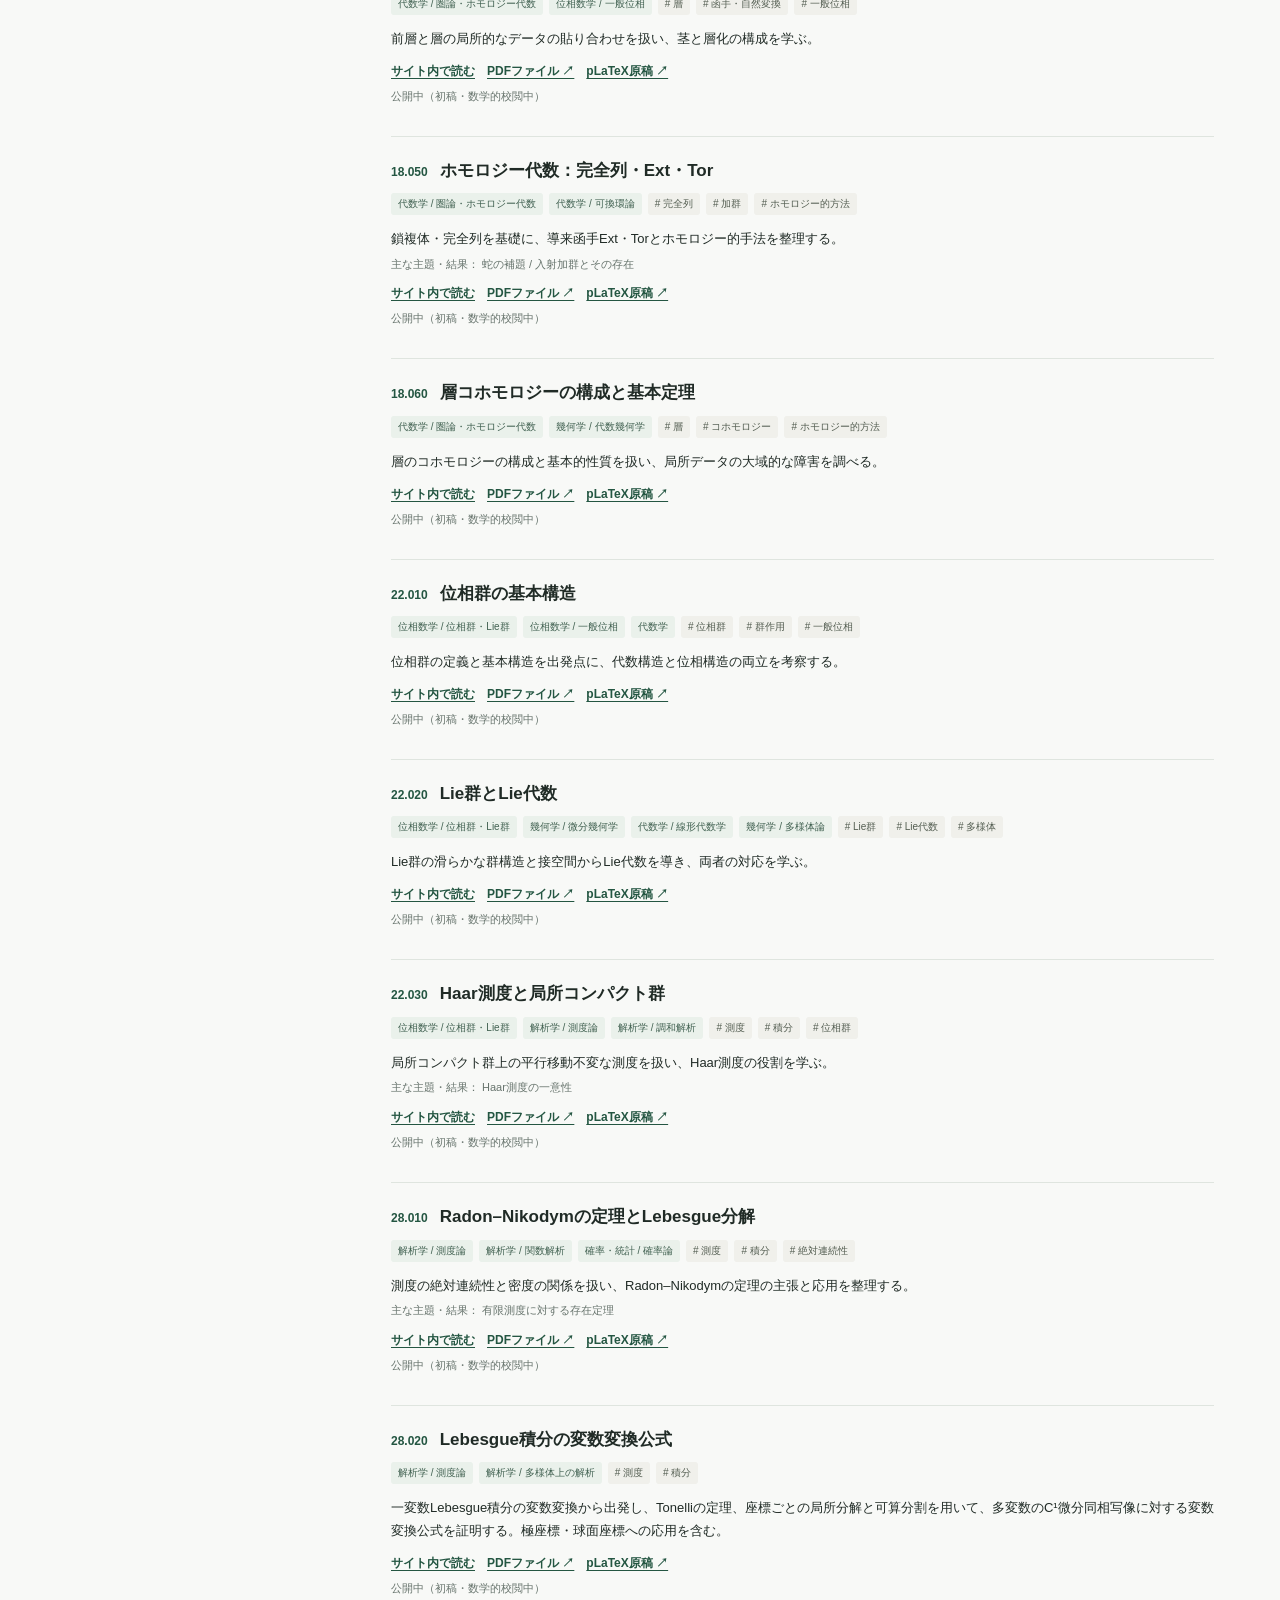
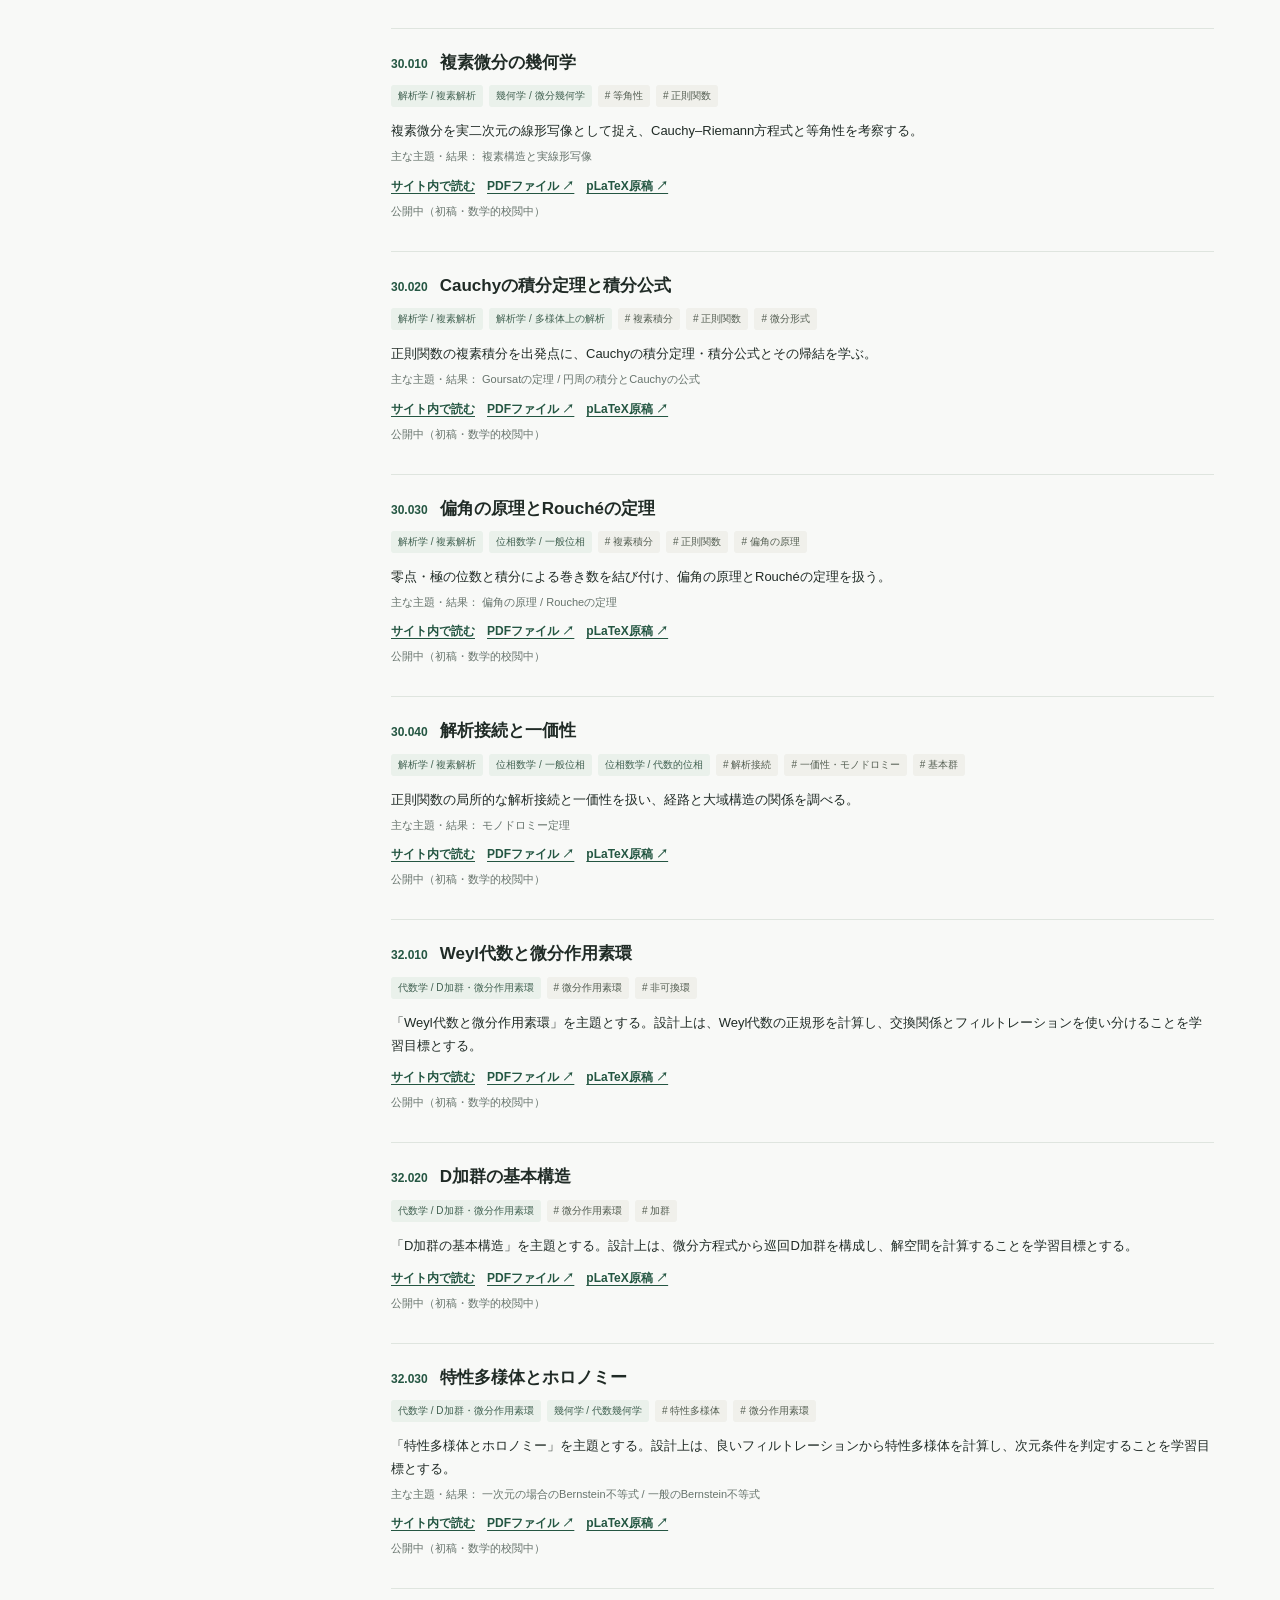
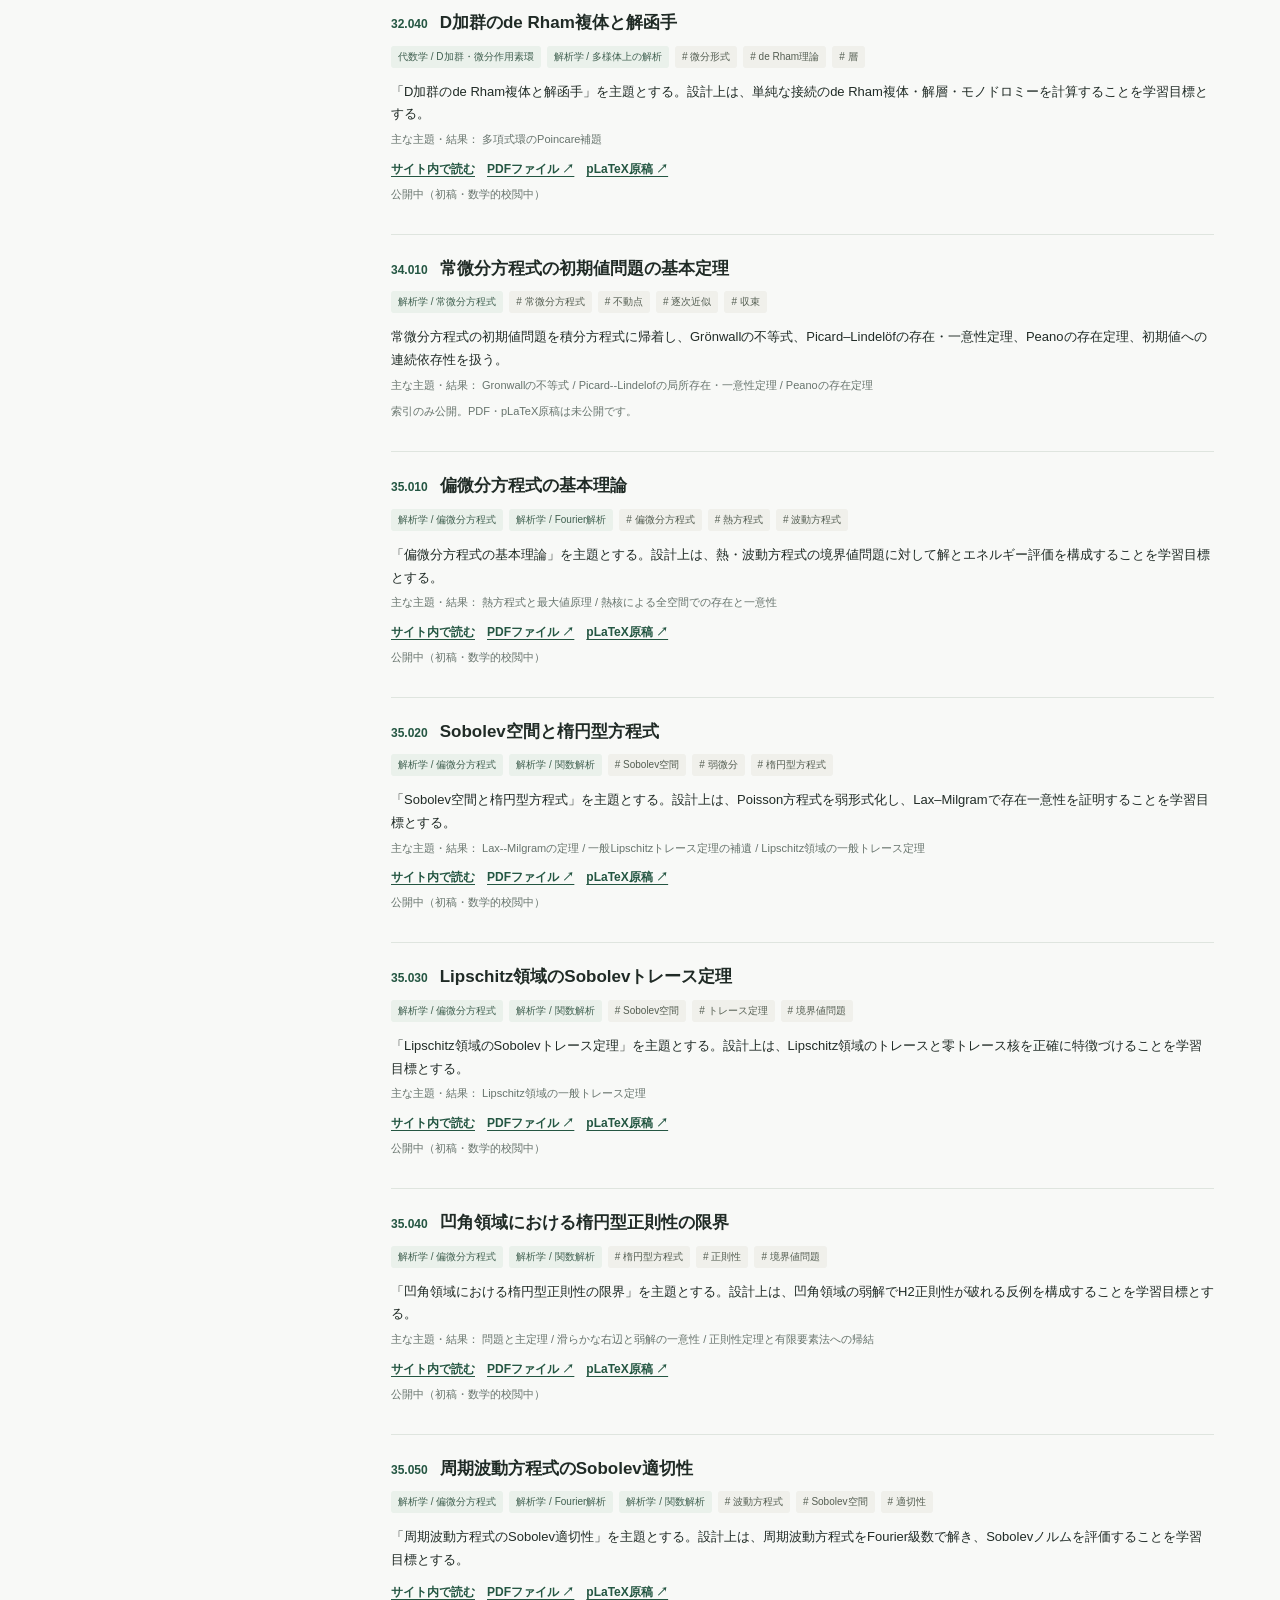
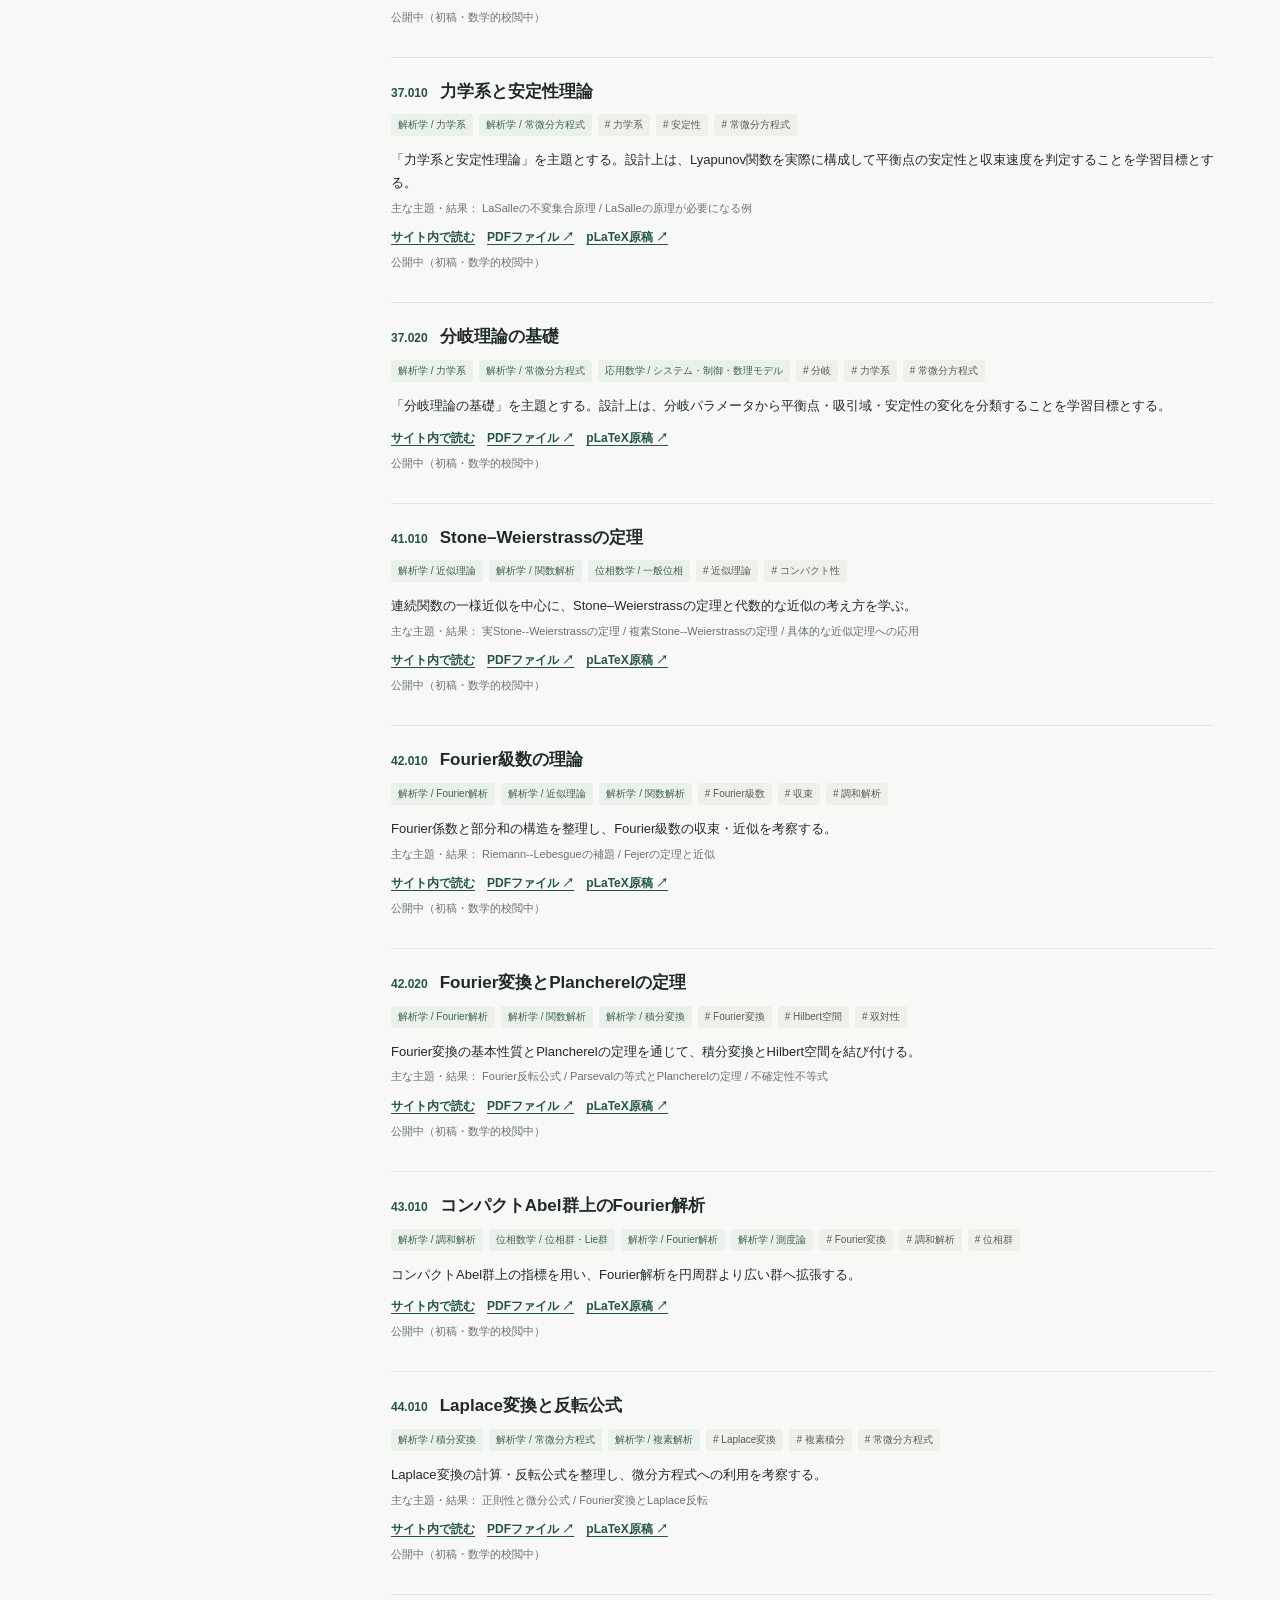
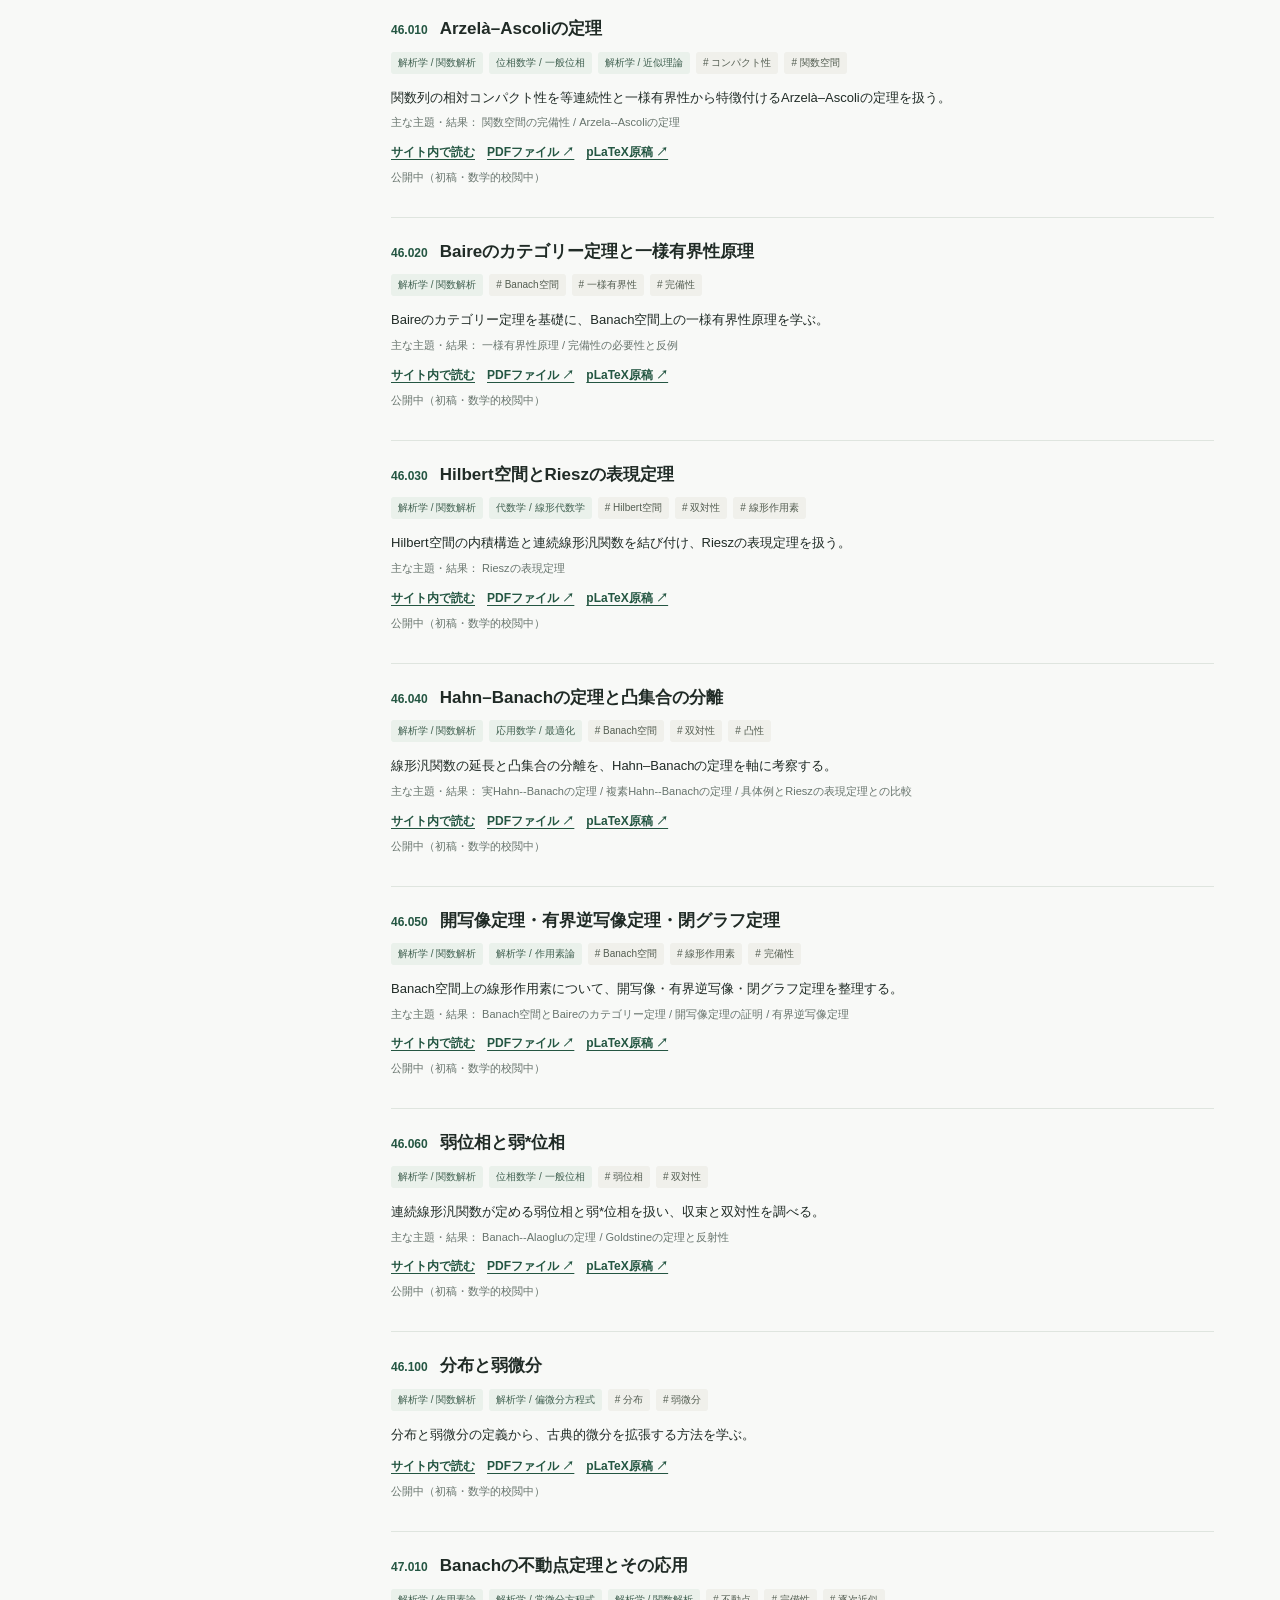
==== commit 81ef496a: "Make desktop catalogue sidebar independently scrollable" ====
--- a/index.html
+++ b/index.html
@@ -13,7 +13,7 @@
 <button type="button" data-view="number" aria-pressed="true" class="active">番号順</button>
 <button type="button" data-view="fields" aria-pressed="false">分野別</button>
 <button type="button" data-view="topics" aria-pressed="false">概念・手法別</button></nav>
-<div class="layout"><aside>
+<div class="layout"><aside aria-label="分野・概念の絞り込み" tabindex="0">
 <label for="search">キーワード検索</label><input id="search" type="search" placeholder="定理名・英語・別名・分野・番号から探す">
 <details id="fieldDetails"><summary>数学的分野 <small>複数選択可</small></summary><div id="fields"></div></details>
 <details id="topicDetails"><summary>概念・手法 <small>複数選択可</small></summary><div id="topics"></div></details>
--- a/assets/style.css
+++ b/assets/style.css
@@ -129,3 +129,30 @@
 .candidateRelations{margin-top:22px;border-top:1px solid var(--line);padding-top:14px}
 .candidateRelations summary{cursor:pointer;color:var(--accent);font-weight:700;font-size:13px;margin-bottom:14px}
 .candidateRelations .evidenceCard{background:#fafbfa}
+
+
+/* Independent filter scrolling on the desktop catalogue.
+   The results continue to scroll with the document itself. */
+@media (min-width:821px){
+  .layout > aside{
+    position:sticky;
+    top:16px;
+    align-self:start;
+    max-height:calc(100vh - 32px);
+    max-height:calc(100dvh - 32px);
+    overflow-x:hidden;
+    overflow-y:auto;
+    overscroll-behavior-y:contain;
+    scrollbar-gutter:stable;
+    scrollbar-width:thin;
+    padding-right:10px;
+  }
+}
+@media (max-width:820px){
+  .layout > aside{
+    position:static;
+    max-height:none;
+    overflow:visible;
+    padding-right:0;
+  }
+}
